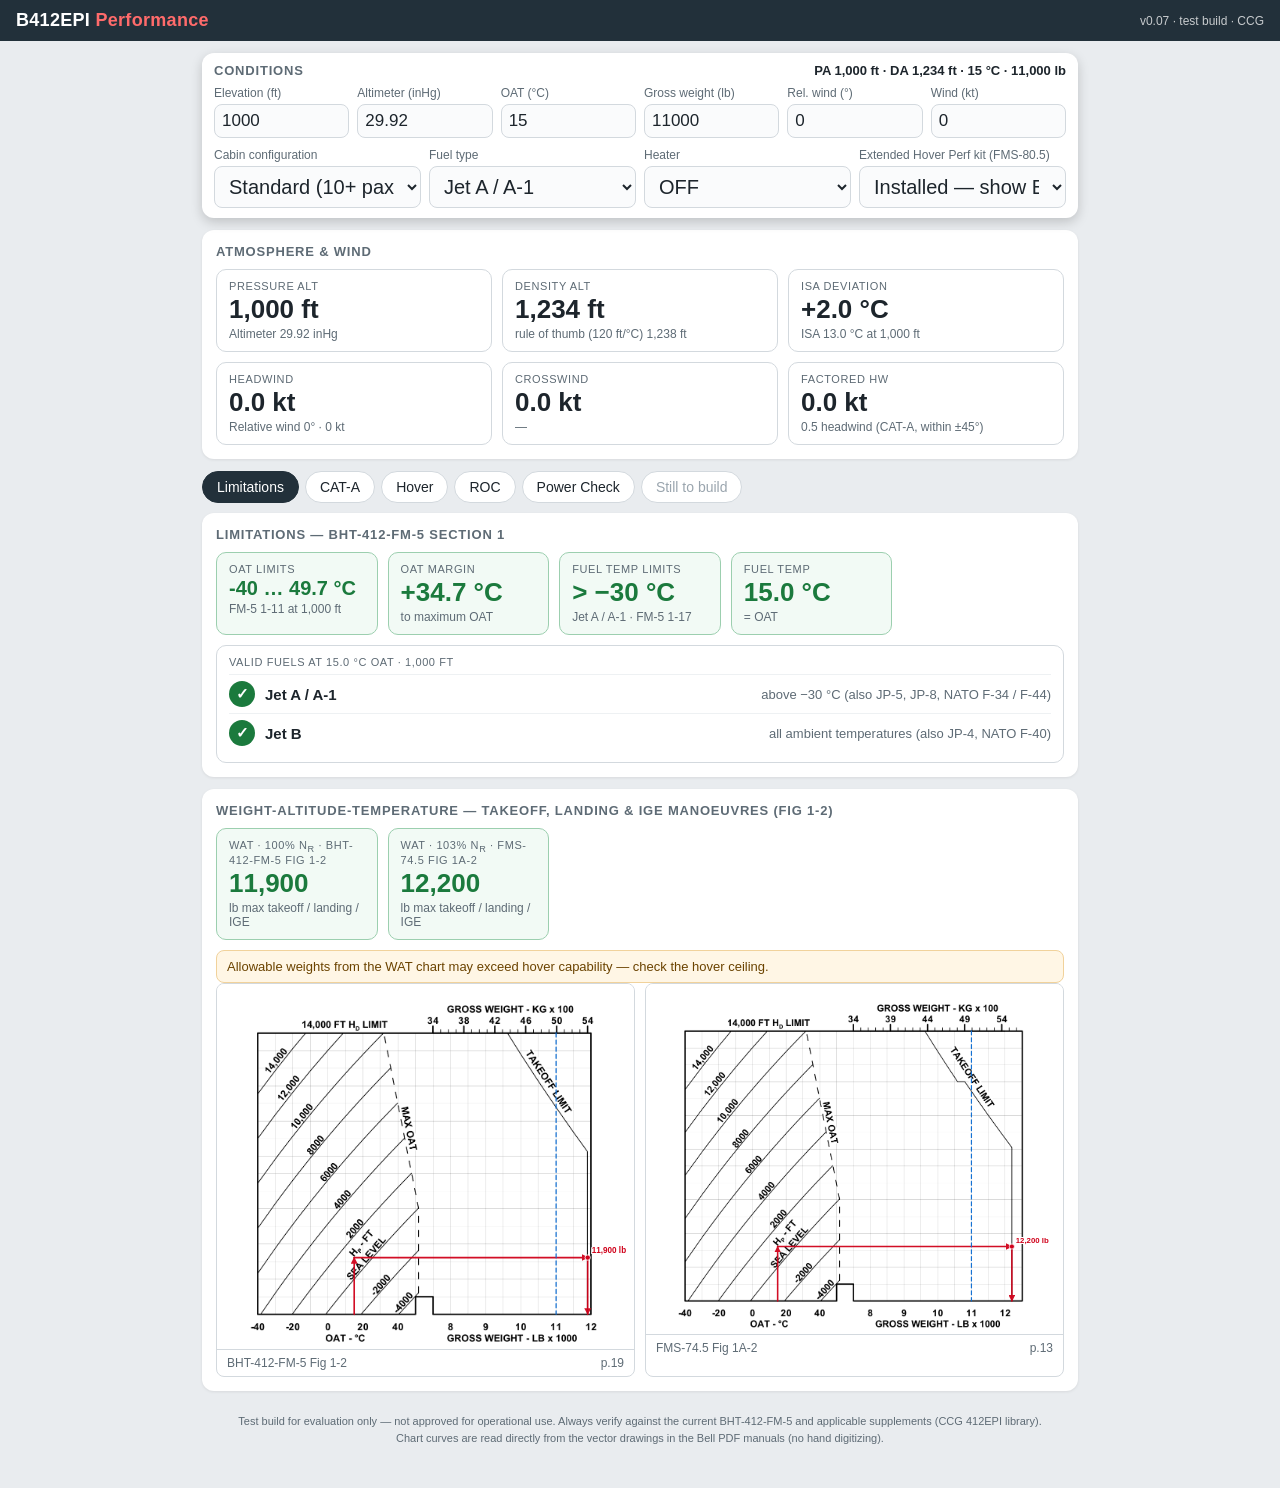
==== index.html @ 701e343c "App icon and favicon (black, 412, red bar) matching the 429 app Co-Authored-By: Claude Opus 5.5 <nor" ====
<!DOCTYPE html>
<html lang="en">
<head>
<meta charset="UTF-8">
<meta name="viewport" content="width=device-width, initial-scale=1, viewport-fit=cover">
<meta name="apple-mobile-web-app-capable" content="yes">
<link rel="apple-touch-icon" sizes="180x180" href="[data-uri]">
<link rel="icon" type="image/png" sizes="32x32" href="[data-uri]">
<meta name="apple-mobile-web-app-title" content="B412 Perf">
<meta name="theme-color" content="#000000">
<title>B412 Performance</title>
<style>

  :root{--bg:#e9ecef;--card:#fff;--ink:#1d252c;--mute:#5e6b75;--line:#d3d9de;--hdr:#22303a;--acc:#c8102e;--ok:#1b7a3d;--warn:#b26a00;--bad:#c8102e;--path:#d0021b;}
  *{box-sizing:border-box}
  body{margin:0;font-family:-apple-system,BlinkMacSystemFont,"Segoe UI",Roboto,Helvetica,Arial,sans-serif;background:var(--bg);color:var(--ink);-webkit-text-size-adjust:100%}
  header{background:var(--hdr);color:#fff;padding:calc(10px + env(safe-area-inset-top)) 16px 10px;display:flex;align-items:center;justify-content:space-between;position:sticky;top:0;z-index:5}
  header h1{font-size:18px;margin:0;font-weight:650;letter-spacing:.3px}
  header h1 span{color:#ff6b6b}
  header .ver{font-size:12px;opacity:.75}
  main{max-width:900px;margin:0 auto;padding:12px}
  .card{background:var(--card);border-radius:12px;padding:14px;margin-bottom:12px;box-shadow:0 1px 3px rgba(0,0,0,.08)}
  .card h2{font-size:13px;text-transform:uppercase;letter-spacing:.8px;color:var(--mute);margin:0 0 10px;font-weight:650}
  .grid{display:grid;grid-template-columns:repeat(auto-fill,minmax(150px,1fr));gap:10px}
  .grid6{display:grid;grid-template-columns:repeat(6,minmax(0,1fr));gap:8px}
  .grid6 label.f input,.grid6 label.f select{font-size:18px;padding:8px 7px}
  @media (max-width:600px){.grid6{grid-template-columns:repeat(3,minmax(0,1fr))}}
  label.f{display:flex;flex-direction:column;font-size:12px;color:var(--mute);gap:4px}
  label.f input,label.f select{font-size:20px;padding:8px 10px;border:1px solid var(--line);border-radius:8px;background:#fafbfc;color:var(--ink);width:100%;font-variant-numeric:tabular-nums}
  .unitrow{display:flex;gap:6px}.unitrow input{flex:1;min-width:0}label.f .unitrow select{width:84px;flex:none;font-size:15px;padding:8px 4px}
  .seg{display:flex;border:1px solid var(--line);border-radius:8px;overflow:hidden}
  .seg button{flex:1;border:0;background:#fafbfc;padding:10px;font-size:15px;color:var(--ink)}
  .seg button.on{background:var(--hdr);color:#fff}
  .res{display:grid;grid-template-columns:repeat(auto-fill,minmax(160px,1fr));gap:10px}
  .res3{display:grid;grid-template-columns:repeat(3,1fr);gap:10px}
  .r{border:1px solid var(--line);border-radius:10px;padding:10px 12px}
  .r .k{font-size:11px;color:var(--mute);text-transform:uppercase;letter-spacing:.6px}
  .r .v{font-size:26px;font-weight:650;font-variant-numeric:tabular-nums;margin-top:2px}
  .r .s{font-size:12px;color:var(--mute);margin-top:2px}
  .r.big .v{font-size:32px}
  #rocA .r .v,#rocO .r .v,.roccol .r .v{font-size:26px;white-space:nowrap}.r.sm .v{font-size:20px}
  .r.ok{border-color:#9ccfaf;background:#f2faf5}.r.ok .v{color:var(--ok)}
  .r.bad{border-color:#f0a3ae;background:#fdf2f4}.r.bad .v{color:var(--bad)}
  .r.warn{border-color:#e8c27a;background:#fdf8ee}.r.warn .v{color:#9a6200}
  .ext{margin-top:4px;font-size:13px;color:var(--ink)}.ext b{font-size:17px}
  .fuelbox{margin-top:10px;border:1px solid var(--line);border-radius:10px;padding:10px 12px}
  .fuelbox .k{font-size:11px;color:var(--mute);text-transform:uppercase;letter-spacing:.6px;margin-bottom:6px}
  .fuelrow{display:flex;align-items:center;gap:10px;padding:6px 0;font-size:17px;border-top:1px solid #eef1f3}
  .fuelrow .ic{width:26px;height:26px;border-radius:13px;display:inline-flex;align-items:center;justify-content:center;color:#fff;font-weight:700;font-size:15px}
  .fuelrow.ok .ic{background:var(--ok)}.fuelrow.bad .ic{background:var(--bad)}
  .fuelrow.bad b{color:var(--bad)}.fuelrow .why{font-size:13px;color:var(--mute);margin-left:auto;text-align:right}
  table.ar{border-collapse:collapse;font-size:14px;margin:4px 0 8px;font-variant-numeric:tabular-nums}
  table.ar th,table.ar td{border:1px solid #9aa5ae;padding:4px 12px;text-align:center}
  table.ar th{background:#f3f5f7;font-size:12px}
  table.ar td.an{font-weight:650;text-align:left}
  table.ar tr.aB td.an{background:#e3e3e3}table.ar tr.aC td.an{background:#a9a9a9}
  table.ar tr.off td{color:#aab3ba;text-decoration:line-through}
  .arwrap{display:flex;gap:18px;align-items:center;flex-wrap:wrap}.arwrap table.ar{margin:4px 0;order:2}
  .arlist{flex:1;min-width:260px}.arlist .fuelrow:first-child{border-top:0}
  .catwrap{display:grid;grid-template-columns:1fr 190px;gap:10px;align-items:start}.roccol{display:flex;flex-direction:column;gap:10px}
  @media (max-width:600px){.catwrap{grid-template-columns:1fr}}
  .rrow{margin-bottom:10px}.rlab{font-size:12px;font-weight:700;color:var(--mute);letter-spacing:.8px;margin:2px 0 6px}
  #rocA,#rocO{grid-template-columns:repeat(4,minmax(0,1fr))}
  @media (max-width:600px){#rocA,#rocO{grid-template-columns:repeat(2,minmax(0,1fr))}}
  .pacgrid{display:grid;grid-template-columns:1fr 1fr;gap:12px;margin-bottom:10px}.grid3{display:grid;grid-template-columns:repeat(3,minmax(0,1fr));gap:8px}
  .paceng{border:1px solid var(--line);border-radius:10px;padding:10px}
  @media (max-width:600px){.pacgrid{grid-template-columns:1fr}}
  .pluscard{border:1px solid var(--line);border-radius:10px;padding:10px;margin-bottom:10px}
  .btn{font-size:15px;padding:9px 12px;border-radius:8px;border:1px solid #0a6ad1;background:#eef5fd;color:#0a6ad1;font-weight:600;width:100%}
  #clampNote{display:none;margin:-2px 0 8px;padding:6px 10px;border-radius:8px;background:#fff6e5;border:1px solid #e8c27a;color:#7a4b00;font-size:14px}
  #clampNote.on{display:block}
  input.clamped{outline:2px solid #e8a33d;background:#fff6e5}
  h3.sub{font-size:13px;margin:16px 0 6px;color:var(--ink);font-weight:650}
  .pair{display:grid;grid-template-columns:1fr 1fr;gap:10px}.pair .chart{margin-top:0}
  @media (max-width:600px){.pair{grid-template-columns:1fr}}
  .msgs{margin-top:10px;display:flex;flex-direction:column;gap:6px}
  .msg{font-size:13px;padding:8px 10px;border-radius:8px;background:#fff6e5;color:#6b4300;border:1px solid #f1d29b}
  .msg.bad{background:#fdf2f4;color:#8a0d20;border-color:#f0a3ae}
  .chart{position:relative;margin-top:6px;border:1px solid var(--line);border-radius:8px;overflow:hidden;background:#fff}
  .chart svg{display:block;width:100%;height:auto;touch-action:manipulation}
  .chart .cap{font-size:12px;color:var(--mute);padding:6px 10px;border-top:1px solid var(--line);display:flex;justify-content:space-between;gap:10px}
  #cond{position:sticky;top:var(--hh,44px);z-index:4;box-shadow:0 4px 12px rgba(0,0,0,.18);padding:10px 12px}
  #cond h2{margin-bottom:8px;display:flex;justify-content:space-between;gap:8px;flex-wrap:wrap}
  #condSum{text-transform:none;letter-spacing:0;color:var(--ink);font-weight:600}
  #cond .grid6 label.f input,#cond .grid6 label.f select{font-size:17px;padding:6px 7px}
  .tabs{display:flex;gap:6px;flex-wrap:wrap;margin-bottom:10px}
  .tabs button{border:1px solid var(--line);background:#fff;border-radius:20px;padding:7px 14px;font-size:14px;color:var(--ink)}
  .tabs button.on{background:var(--hdr);color:#fff;border-color:var(--hdr)}
  .tabs button.todo{color:#9aa5ae}
  .todo-list{font-size:14px;line-height:1.6;margin:0;padding-left:18px}
  .todo-list span{color:var(--mute);font-size:12px}
  .foot{font-size:11px;color:var(--mute);text-align:center;padding:10px 10px 30px;line-height:1.5}
  .zoom{position:fixed;inset:0;background:rgba(10,15,20,.92);z-index:20;display:none;overflow:auto;-webkit-overflow-scrolling:touch}
  .zoom.on{display:block}
  .zoom svg{width:220%;max-width:none;height:auto;background:#fff}
  .zoom .x{position:fixed;top:calc(12px + env(safe-area-inset-top));right:14px;font-size:20px;font-weight:700;background:#0a6ad1;color:#fff;border:0;border-radius:24px;padding:12px 20px;z-index:21;box-shadow:0 2px 8px rgba(0,0,0,.4)}
  .zoom .zh{position:fixed;bottom:calc(14px + env(safe-area-inset-bottom));left:50%;transform:translateX(-50%);color:#fff;background:rgba(0,0,0,.6);padding:6px 14px;border-radius:16px;font-size:13px;z-index:21;pointer-events:none}
  .hint{font-size:11px;color:var(--mute)}
  details summary{cursor:pointer;font-size:13px;color:var(--mute)}
  table.tr{font-size:12px;border-collapse:collapse;margin-top:6px;font-variant-numeric:tabular-nums}
  table.tr td{padding:2px 8px;border-bottom:1px solid #eef1f3}

  #splash{position:fixed;inset:0;z-index:9999;background:#000;display:flex;flex-direction:column;align-items:center;justify-content:center;transition:opacity .5s ease}
  #splash.out{opacity:0;pointer-events:none}
  #splash img{width:min(96vw,141vh);height:auto;display:block;-webkit-mask-image:radial-gradient(ellipse 60% 62% at 50% 50%,#000 72%,transparent 100%);mask-image:radial-gradient(ellipse 60% 62% at 50% 50%,#000 72%,transparent 100%)}
  #splash .sp-t{margin-top:18px;color:#fff;font-size:30px;font-weight:700;letter-spacing:.5px}
  #splash .sp-t span{color:#e5484d}
  #splash .sp-s{margin-top:6px;color:#9aa5ae;font-size:14px}
  table.ca{border-collapse:collapse;width:100%;font-size:14px;font-variant-numeric:tabular-nums}
  table.ca td{border-bottom:1px solid var(--line);padding:7px 6px;vertical-align:top}
  table.ca td.l{font-weight:600;white-space:nowrap}
  table.ca td.v{text-align:right;font-weight:700;font-size:16px;white-space:nowrap}
  table.ca td.n{color:var(--mute);font-size:12px}
  table.ca.pw th{font-size:11px;color:var(--mute);text-align:right;font-weight:600;padding:4px 6px} table.ca.pw td.n{text-align:right;font-size:14px;color:inherit} table.ca.pw td.v{font-size:15px} table.ca td.v.neg{color:var(--bad)} i.dot{display:inline-block;width:9px;height:9px;border-radius:50%;margin-right:5px} table.ca .s{display:block;font-weight:400;font-size:11px;color:var(--mute)}
  .eng{display:grid;grid-template-columns:auto repeat(3,1fr);gap:8px 10px;align-items:end;margin-bottom:12px} .eng b{font-size:13px;padding-bottom:9px} .eng .k{font-size:11px;color:var(--mute);text-transform:uppercase;letter-spacing:.5px}
  .res.atmo{grid-template-columns:repeat(3,1fr)} @media(max-width:560px){.res.atmo{grid-template-columns:repeat(2,1fr)}}
  .fuelrow.warn .ic{background:var(--warn)} .fuelrow{font-size:15px} .fuelrow .why{max-width:46%}
  .limwrap{display:flex;flex-wrap:wrap;gap:14px;align-items:flex-start} .limwrap .arlist{flex:1 1 420px} .envbox{flex:1 1 380px;max-width:600px}
  svg.env{width:100%;height:auto;background:#fff;border:1px solid var(--line);border-radius:10px}
  svg.env .g{stroke:#e6eaed;stroke-width:1} svg.env .ax{font-size:11px;fill:var(--mute)} svg.env .lb{font-size:10.5px;fill:#55606a}
  svg.env .envp{fill:#e9f5ee;stroke:#1b7a3d;stroke-width:1.6} svg.env .dal{fill:none;stroke:#0a6ad1;stroke-width:1.6;stroke-dasharray:6 4} svg.env text.dal{fill:#0a6ad1;stroke:none}
  svg.env .fl{stroke:#b26a00;stroke-dasharray:4 3;stroke-width:1.3} svg.env .ht{stroke:#7a4fb5;stroke-dasharray:4 3;stroke-width:1.3} svg.env .bt{stroke:#5e6b75;stroke-dasharray:2 3;stroke-width:1.3}
  svg.env .pt{fill:var(--path);stroke:#fff;stroke-width:2}
  table.vne{border:1px solid var(--line)} table.vne th,table.vne td{padding:4px 7px;text-align:center;border:1px solid #e3e7ea} table.vne th{background:#f3f5f7;font-size:12px} table.vne td.hl{background:#fde3e6;font-weight:700;color:var(--bad)}
  table.ca tr.ok td.v{color:var(--ok)} table.ca tr.bad td.v{color:var(--bad)} table.ca tr.tot td{background:#f3f5f7}
  table.hv{border-collapse:collapse;width:100%;font-variant-numeric:tabular-nums;font-size:15px}
  table.hv th,table.hv td{border:1px solid var(--line);padding:7px 8px;text-align:center}
  table.hv th{background:#f3f5f7;font-size:12px;color:var(--mute);font-weight:650}
  table.hv td.rl{text-align:left;font-weight:650;font-size:13px;white-space:nowrap}
  table.hv td.c{cursor:pointer}
  table.hv td.c b{font-size:19px}
  table.hv td.c .s{display:block;font-size:11px;color:var(--mute);margin-top:1px}
  table.hv td.ok{background:#f2faf5}table.hv td.ok b{color:var(--ok)}
  table.hv td.bad{background:#fdf2f4}table.hv td.bad b{color:var(--bad)}
  table.hv td.na{color:#9aa5ae;font-size:12px}
  table.hv td.sel{outline:3px solid #0a6ad1;outline-offset:-3px}
  .cfgrow{display:grid;grid-template-columns:repeat(4,minmax(0,1fr));gap:8px;margin-top:10px}
  @media (max-width:820px){.cfgrow{grid-template-columns:repeat(2,minmax(0,1fr))}}@media (max-width:480px){.cfgrow{grid-template-columns:1fr}}
  .legend{font-size:12px;color:var(--mute);margin:6px 0 0;line-height:1.5}
  .chart.selc{border:2px solid #0a6ad1}
  .chart.nochart{background:#f6f7f8}
  .legend i{display:inline-block;width:18px;height:3px;vertical-align:middle;margin-right:4px}
</style>
</head>
<body>
<div id="splash" aria-hidden="true">
  <img src="[data-uri]" alt="">
  <div class="sp-t">B412 <span>Performance</span></div>
  <div class="sp-s">Loading charts…</div>
</div>
<header><h1>B412EPI <span>Performance</span></h1><div class="ver">v0.07 · test build · CCG</div></header>
<main>

<section class="card" id="cond">
  <h2>Conditions <span id="condSum"></span></h2>
  <div id="clampNote" role="status" aria-live="polite"></div>
  <div class="grid6">
    <label class="f">Elevation (ft)<input id="elev" type="number" inputmode="decimal" min="-2000" max="20000" value="1000"></label>
    <label class="f">Altimeter (inHg)<input id="alt" type="number" inputmode="decimal" step="0.01" min="27" max="31.5" value="29.92"></label>
    <label class="f">OAT (°C)<input id="oat" type="number" inputmode="decimal" min="-40" max="52" step="0.1" value="15"></label>
    <label class="f">Gross weight (lb)<input id="gw" type="number" inputmode="decimal" min="6400" max="12200" value="11000"></label>
    <label class="f">Rel. wind (°)<input id="rwind" type="number" inputmode="decimal" min="0" max="359" value="0"></label>
    <label class="f">Wind (kt)<input id="wspd" type="number" inputmode="decimal" min="0" max="60" value="0"></label>
  </div>
  <div class="cfgrow">
    <label class="f">Cabin configuration<select id="cfg"><option value="std">Standard (10+ pax seats)</option><option value="p9">9 or fewer pax seats (FMS-35.5)</option><option value="ext">External load — cargo hook</option></select></label>
    <label class="f">Fuel type<select id="fuel"><option value="a">Jet A / A-1</option><option value="b">Jet B</option></select></label>
    <label class="f">Heater<select id="heat"><option value="off">OFF</option><option value="on">Standard heater ON</option><option value="win">Winterization heater ON</option></select></label>
    <label class="f">Extended Hover Perf kit (FMS-80.5)<select id="ehp"><option value="yes">Installed — show EHP rows</option><option value="no">Hide EHP rows</option></select></label>
  </div>
</section>

<section class="card">
  <h2>Atmosphere &amp; wind</h2>
  <div class="res atmo" id="atmo"></div>
</section>

<div class="tabs" id="tabs">
  <button class="on" data-t="limits">Limitations</button>
  <button data-t="cata">CAT-A</button>
  <button data-t="hover">Hover</button>
  <button data-t="roc">ROC</button>
  <button data-t="pwr">Power Check</button>
  <button class="todo" data-t="todo">Still to build</button>
</div>

<section class="card" id="t-limits">
  <h2>Limitations — BHT-412-FM-5 Section 1</h2>
  <div class="res" id="limTiles"></div>
  <div class="fuelbox" id="limFuels"></div>
</section>

<section class="card" id="t-hover" style="display:none">
  <h2>Hover ceiling — maximum gross weight</h2>
  <table class="hv" id="hovT"></table>
  <div class="msgs" id="hovMsgs"></div>
  <div id="wrapH" style="margin-top:4px"></div>
  <p class="legend"><i style="background:#d0021b"></i>calculation path &nbsp; <i style="background:#0a6ad1"></i>your gross weight &nbsp; <i style="background:#e07b00"></i>Area A limit (OGE) · Tap a result to jump to its chart; tap a chart to enlarge.</p>
</section>

<section class="card" id="t-wat">
  <h2>Weight-Altitude-Temperature — takeoff, landing &amp; IGE manoeuvres (Fig 1-2)</h2>
  <div class="res" id="watRes"></div>
  <div class="msgs" id="watMsgs"></div>
  <div class="pair" id="wrapW"></div>
</section>

<section class="card" id="t-cata" style="display:none">
  <h2>Category A — BHT-412-FMS-62.5 (and FMS-74.5 Part D above 11,900 lb)</h2>
  <div class="cfgrow">
    <label class="f">Profile<select id="caProf"><option value="A">Part A — Side step (elevated heliport)</option><option value="B">Part B — Backup (surface / elevated)</option><option value="C">Part C — Runway</option><option value="D">Part D — Offset backup</option></select></label>
    <label class="f caA">Takeoff surface height (ft)<input id="caSurf" type="number" inputmode="decimal" min="0" max="2000" value="105"></label>
    <label class="f caA">Allowable drop down (ft, blank = 90+)<input id="caDrop" type="number" inputmode="decimal" min="0" max="200" placeholder="90 or more"></label>
    <label class="f caA">Pad side at TDP/LDP<select id="caSide"><option value="R">Pad on right (RHS seat)</option><option value="L">Pad on left (LHS seat, 2 pilots)</option></select></label>
  </div>
  <div id="caRes" style="margin-top:12px"></div>
  <div class="msgs" id="caMsgs"></div>
  <div class="pair" id="caCharts"></div>
  <p class="legend">OEI performance, 103% N<sub>R</sub> takeoff segments, heater off, all doors closed. Wind: ±90° of takeoff direction, crosswind ≤ 10 kt, headwind credit (50%) only within ±45°.</p>
</section>

<section class="card" id="t-roc" style="display:none">
  <h2>Rate of climb — BHT-412-FM-5 Fig 4-7 / 4-8 / 4-9 (FMS-1.5, FMS-74.5)</h2>
  <div class="cfgrow">
    <label class="f">Doors<select id="rocDoors"><option value="closed">All doors closed — 70 KIAS</option><option value="open">Doors open or removed — 60 KIAS</option></select></label>
  </div>
  <div id="rocRes" style="margin-top:12px"></div>
  <div class="msgs" id="rocMsgs"></div>
  <div class="pair" id="rocCharts"></div>
  <p class="legend">Engine RPM 100%, generator 200 A. Heater setting comes from Conditions. Rates are interpolated linearly between the gross-weight sheets.</p>
</section>

<section class="card" id="t-pwr" style="display:none">
  <h2>Power assurance check — BHT-412-FM-5 Fig 4-1 (ground / hover)</h2>
  <div class="eng">
    <span></span><span class="k">Torque Q (%)</span><span class="k">MGT (°C)</span><span class="k">N<sub>G</sub> (%)</span>
    <b>Engine 1</b><input id="pq1" type="number" inputmode="decimal" step="0.1" min="40" max="75" value="60"><input id="pm1" type="number" inputmode="decimal" min="300" max="900" placeholder="actual"><input id="pn1" type="number" inputmode="decimal" step="0.1" min="70" max="105" placeholder="actual">
    <b>Engine 2</b><input id="pq2" type="number" inputmode="decimal" step="0.1" min="40" max="75" value="60"><input id="pm2" type="number" inputmode="decimal" min="300" max="900" placeholder="actual"><input id="pn2" type="number" inputmode="decimal" step="0.1" min="70" max="105" placeholder="actual">
  </div>
  <div id="pwrRes"></div>
  <div class="msgs" id="pwrMsgs"></div>
  <div id="pwrCharts" style="display:grid;gap:12px;max-width:760px"></div>
  <p class="legend">Test engine at FLY, other engine IDLE or OFF, N<sub>P</sub> 100%, bleed-air heater and generator OFF on the test engine. Stabilize 1 minute; do not exceed 825 °C MGT, 102.0% N<sub>G</sub> or 66.2% torque. Chart lines digitized from the scanned FM figure (≈ ±2 °C / ±0.2% reading accuracy) — the DU3 automated check remains the primary method.</p>
  <h2 style="margin-top:22px">Density altitude — BHT-412-FM-5 Fig 4-2</h2>
  <div class="cfgrow"><label class="f">Calibrated airspeed (KCAS)<input id="kcas" type="number" inputmode="decimal" min="0" max="200" value="100"></label></div>
  <div class="res" id="daRes" style="margin-top:12px"></div>
  <div id="daChart" style="margin-top:8px;max-width:760px"></div>
  <p class="legend">PA and OAT come from Conditions. Values are computed from the ISA standard atmosphere; the Bell chart matches it within ~10 ft (Bell example: −15 °C, 7,000 ft → 5,000 ft, 1/√σ 1.078).</p>
</section>

<section class="card" id="t-todo" style="display:none">
  <h2>Still to build</h2>
  <ul class="todo-list">
    <li>CAT-A — FMS-90.x elevated helipad minimum surface area; single-engine rate of climb (information only)</li>
    <li>Takeoff distance, single-engine landing distance</li>
    <li>Critical relative wind azimuths (FM-5 Section 4); EHP max continuous mast torque below 60 KIAS (FMS-80.5 Fig 1A-8); height-velocity diagram</li>
  </ul>
</section>

<div class="foot">Test build for evaluation only — not approved for operational use. Always verify against the current BHT-412-FM-5 and applicable supplements (CCG 412EPI library).<br>Chart curves are read directly from the vector drawings in the Bell PDF manuals (no hand digitizing).</div>
</main>
<div class="zoom" id="zoom"><button class="x" id="zx">✕ Close</button><div id="zc"></div><div class="zh">Tap the chart or ✕ to return</div></div>

<script>
const CH={"fm_std_100_ige_top_off":{"src":"BHT-412-FM-5","page":11,"fig":"4-4","title":"Hover Ceiling IGE (Sheet 1 of 4)","xOat":[0.5611499,-126.81589],"xGw":[28.05843,-1840.834],"yTop":308.81,"yBot":593.93,"xL":154.73,"xR":493.3,"xSplit":332.91,"pa":[{"v":-4000.0,"pts":[[318.12,572.16],[315.09,575.38],[297.99,593.93]]},{"v":-2000.0,"pts":[[318.12,529.16],[315.09,532.32],[297.27,551.35],[279.45,571.14],[261.63,591.75],[259.81,593.93]]},{"v":0,"pts":[[318.12,486.3],[315.09,489.41],[303.39,501.61],[291.84,513.96],[280.46,526.45],[269.23,539.09],[258.17,551.87],[247.27,564.79],[236.55,577.85],[225.99,591.06],[223.77,593.93]]},{"v":2000.0,"pts":[[311.06,450.73],[297.27,465.02],[283.01,480.26],[269.0,495.72],[255.24,511.41],[241.74,527.32],[228.5,543.44],[215.51,559.78],[202.8,576.32],[190.35,593.07],[189.73,593.93]]},{"v":4000.0,"pts":[[304.0,415.16],[297.27,422.07],[280.43,439.81],[263.94,457.86],[247.8,476.22],[232.01,494.88],[216.59,513.85],[201.53,533.1],[186.84,552.65],[172.52,572.48],[157.73,593.93]]},{"v":6000.0,"pts":[[296.94,379.6],[279.45,397.73],[265.15,413.1],[251.11,428.7],[237.34,444.54],[223.83,460.6],[210.59,476.89],[197.62,493.39],[184.93,510.11],[172.53,527.05],[154.71,552.44]]},{"v":8000.0,"pts":[[289.88,344.03],[279.45,354.74],[265.17,369.82],[251.14,385.14],[237.37,400.69],[223.86,416.46],[210.62,432.46],[197.65,448.68],[184.95,465.12],[172.53,481.77],[154.71,506.71]]},{"v":10000.0,"pts":[[282.81,308.47],[279.45,311.89],[265.18,326.69],[251.16,341.72],[237.4,356.98],[223.89,372.47],[210.65,388.18],[197.67,404.12],[184.96,420.27],[172.53,436.64],[154.71,461.14]]},{"v":12000.0,"pts":[[241.67,308.81],[225.99,326.27],[208.17,347.04],[190.35,368.81],[172.53,391.67],[154.71,415.72]]},{"v":14000.0,"pts":[[203.37,308.81],[190.35,324.43],[172.53,346.86],[154.71,370.47]]}],"oat":[],"paMax":[[282.88,308.81],[289.88,344.03],[296.94,379.6],[304.0,415.16],[311.06,450.73],[318.12,486.3],[318.12,529.16],[318.12,572.16]],"oatMax":null,"tol":[[408.55,308.81],[422.01,330.2],[439.83,357.46],[457.65,383.74],[475.48,409.12],[489.73,428.82],[489.73,593.93]],"maxgw":null,"areaB":[],"hdLim":14000,"hdr":["SKID HEIGHT 4 FT.","HEATER OFF","-40 TO 52\u00b0C","TAKEOFF POWER","ENGINE RPM 100%","OAT - \u00b0C"],"oatRange":[-40.0,52.0],"notes":[],"hdY":[-56.1131,31329.82],"im":[114.73,260.81,420.57,367.13]},"fm_std_100_ige_top_on":{"src":"BHT-412-FM-5","page":12,"fig":"4-4","title":"Hover Ceiling IGE (Sheet 2 of 4)","xOat":[0.561111,-121.60291],"xGw":[28.05843,-80.883],"yTop":308.81,"yBot":593.93,"xL":145.41,"xR":430.56,"xSplit":270.18,"pa":[{"v":0,"pts":[[254.14,545.81],[252.36,547.84],[234.54,568.97],[216.72,591.06],[214.5,593.93]]},{"v":2000.0,"pts":[[254.14,502.08],[252.36,504.07],[234.54,524.85],[216.72,546.56],[198.9,569.27],[181.08,593.07],[180.46,593.93]]},{"v":4000.0,"pts":[[254.14,458.49],[252.36,460.45],[240.54,473.89],[228.91,487.5],[217.47,501.28],[206.23,515.21],[195.19,529.3],[184.34,543.54],[173.7,557.94],[163.26,572.48],[148.46,593.93]]},{"v":6000.0,"pts":[[254.14,415.04],[252.36,416.97],[240.55,430.17],[228.93,443.53],[217.49,457.06],[206.25,470.75],[195.21,484.59],[184.36,498.59],[173.71,512.75],[163.26,527.05],[145.43,552.44]]},{"v":8000.0,"pts":[[254.14,371.74],[252.36,373.63],[240.56,386.59],[228.94,399.71],[217.51,413.0],[206.28,426.44],[195.23,440.04],[184.37,453.8],[173.72,467.71],[163.26,481.77],[145.43,506.71]]},{"v":10000.0,"pts":[[254.14,328.59],[252.36,330.45],[240.57,343.16],[228.96,356.04],[217.54,369.08],[206.3,382.28],[195.25,395.64],[184.39,409.15],[173.73,422.82],[163.26,436.64],[145.43,461.14]]},{"v":12000.0,"pts":[[232.4,308.81],[216.72,326.27],[198.9,347.04],[181.08,368.81],[163.26,391.67],[145.43,415.72]]},{"v":14000.0,"pts":[[194.1,308.81],[181.08,324.43],[163.26,346.86],[145.43,370.47]]}],"oat":[],"paMax":[[254.14,308.81],[254.14,545.82]],"oatMax":null,"tol":[[345.82,308.81],[359.28,330.2],[377.1,357.46],[394.92,383.74],[412.74,409.12],[427.0,429.09],[427.0,593.93]],"maxgw":null,"areaB":[],"hdLim":14000,"hdr":["SKID HEIGHT 4 FT.","HEATER ON","-40 TO 21\u00b0C","TAKEOFF POWER","ENGINE RPM 100%","OAT - \u00b0C"],"oatRange":[-40.0,21.0],"notes":[],"hdY":[-56.1081,31327.52],"im":[105.41,260.81,367.16,367.13]},"fm_std_100_ige_mcp_off":{"src":"BHT-412-FM-5","page":13,"fig":"4-4","title":"Hover Ceiling IGE (Sheet 3 of 4)","xOat":[0.5611499,-126.81589],"xGw":[28.05843,-1840.834],"yTop":308.81,"yBot":593.93,"xL":154.73,"xR":493.3,"xSplit":332.91,"pa":[{"v":-4000.0,"pts":[[318.12,572.16],[315.09,575.38],[297.99,593.93]]},{"v":-2000.0,"pts":[[318.12,529.16],[315.09,532.32],[297.27,551.35],[279.45,571.14],[261.63,591.75],[259.81,593.93]]},{"v":0,"pts":[[318.12,486.3],[315.09,489.41],[303.39,501.61],[291.84,513.96],[280.46,526.45],[269.23,539.09],[258.17,551.87],[247.27,564.79],[236.55,577.85],[225.99,591.06],[223.77,593.93]]},{"v":2000.0,"pts":[[311.06,450.73],[297.27,465.02],[283.01,480.26],[269.0,495.72],[255.24,511.41],[241.74,527.32],[228.5,543.44],[215.51,559.78],[202.8,576.32],[190.35,593.07],[189.73,593.93]]},{"v":4000.0,"pts":[[304.0,415.16],[297.27,422.07],[280.43,439.81],[263.94,457.86],[247.8,476.22],[232.01,494.88],[216.59,513.85],[201.53,533.1],[186.84,552.65],[172.52,572.48],[157.73,593.93]]},{"v":6000.0,"pts":[[296.94,379.6],[279.45,397.73],[265.15,413.1],[251.11,428.7],[237.34,444.54],[223.83,460.6],[210.59,476.89],[197.62,493.39],[184.93,510.11],[172.53,527.05],[154.71,552.44]]},{"v":8000.0,"pts":[[289.88,344.03],[279.45,354.74],[265.17,369.82],[251.14,385.14],[237.37,400.69],[223.86,416.46],[210.62,432.46],[197.65,448.68],[184.95,465.12],[172.53,481.77],[154.71,506.71]]},{"v":10000.0,"pts":[[282.81,308.47],[279.45,311.89],[265.18,326.69],[251.16,341.72],[237.4,356.98],[223.89,372.47],[210.65,388.18],[197.67,404.12],[184.96,420.27],[172.53,436.64],[154.71,461.14]]},{"v":12000.0,"pts":[[241.67,308.81],[225.99,326.27],[208.17,347.04],[190.35,368.81],[172.53,391.67],[154.71,415.72]]},{"v":14000.0,"pts":[[203.37,308.81],[190.35,324.43],[172.53,346.86],[154.71,370.47]]}],"oat":[{"v":30.0,"pts":[[406.48,309.4],[406.95,310.05],[409.45,313.49],[411.94,316.93],[414.43,320.37],[416.92,323.81],[419.41,327.25],[421.9,330.69],[424.4,334.13],[426.88,337.57],[427.36,338.23],[427.58,338.53],[427.79,338.83],[428.01,339.12],[428.22,339.42],[428.44,339.72],[428.66,340.02],[428.87,340.32],[429.09,340.62],[429.3,340.92],[429.52,341.22],[429.74,341.52],[429.95,341.82],[430.17,342.11],[430.39,342.41],[430.6,342.71],[430.82,343.01],[431.03,343.31],[431.25,343.61],[431.47,343.91],[431.68,344.21],[431.9,344.51],[432.12,344.81],[432.33,345.11],[432.55,345.4],[432.76,345.7],[432.98,346.0],[433.2,346.3],[433.41,346.6],[433.63,346.9],[433.85,347.2],[434.06,347.5],[434.28,347.8],[434.49,348.1],[434.71,348.4],[434.93,348.7],[435.14,348.99],[435.36,349.29],[435.57,349.59],[435.79,349.89],[436.01,350.19],[436.22,350.49],[436.44,350.79],[436.65,351.09],[436.87,351.39],[437.09,351.69],[437.3,351.99],[437.52,352.29],[437.74,352.59],[437.95,352.89],[438.17,353.18],[438.38,353.49],[438.6,353.78],[438.82,354.08],[439.03,354.38],[439.25,354.68],[439.47,354.98],[439.68,355.28],[439.9,355.58],[440.11,355.88],[440.33,356.18],[440.55,356.48],[440.76,356.78],[440.98,357.08],[441.19,357.38],[441.41,357.68],[441.63,357.98],[441.84,358.27],[442.06,358.58],[442.28,358.87],[442.49,359.17],[442.71,359.47],[442.92,359.77],[443.14,360.07],[443.36,360.37],[443.57,360.67],[443.79,360.97],[444.0,361.27],[444.22,361.57],[444.44,361.87],[444.65,362.17],[444.87,362.47],[445.09,362.77],[445.3,363.07],[445.52,363.37],[445.73,363.67],[445.95,363.97],[446.17,364.27],[446.38,364.57],[446.6,364.87],[446.82,365.17],[447.03,365.47],[447.25,365.77],[447.46,366.07],[447.68,366.37],[447.9,366.67],[448.11,366.96],[448.33,367.27],[448.54,367.57],[448.76,367.86],[448.98,368.16],[449.19,368.46],[449.41,368.76],[449.63,369.06],[449.84,369.36],[450.06,369.66],[450.27,369.96],[450.49,370.26],[450.71,370.56],[450.92,370.86],[451.14,371.16],[451.35,371.46],[451.57,371.76],[451.79,372.06],[452.0,372.36],[452.22,372.66],[452.44,372.96],[452.65,373.26],[452.87,373.56],[453.08,373.86],[453.3,374.16],[453.52,374.46],[453.73,374.76],[453.95,375.06],[454.17,375.36],[454.38,375.66],[454.6,375.96],[454.81,376.26],[455.03,376.56],[455.25,376.86],[455.46,377.16],[455.68,377.46],[455.89,377.76],[456.11,378.06],[456.33,378.36],[456.54,378.66],[456.76,378.96],[456.98,379.26],[457.19,379.56],[457.41,379.86],[457.62,380.16],[457.84,380.46],[458.06,380.76],[458.27,381.07],[458.49,381.36],[458.7,381.67],[458.92,381.96],[459.14,382.27],[459.35,382.57],[459.57,382.87],[459.79,383.17],[460.0,383.47],[460.22,383.77],[460.43,384.07],[460.65,384.37],[460.87,384.67],[461.08,384.97],[461.3,385.27],[461.52,385.57],[461.73,385.87],[461.95,386.17],[462.16,386.47],[462.38,386.77],[462.6,387.07],[462.81,387.37],[463.03,387.67],[463.24,387.97],[463.46,388.27],[463.68,388.57],[463.89,388.87],[464.11,389.17],[464.33,389.47],[464.54,389.77],[464.76,390.08],[464.97,390.38],[465.19,390.68],[465.41,390.98],[465.62,391.28],[465.84,391.58],[466.05,391.88],[466.27,392.18],[466.49,392.48],[466.7,392.78],[466.92,393.08],[467.14,393.38],[467.35,393.68],[467.57,393.98],[467.78,394.28],[468.0,394.58],[468.22,394.88],[468.43,395.18],[468.65,395.49],[468.87,395.79],[469.08,396.09],[469.3,396.39],[469.51,396.69],[469.73,396.99],[469.95,397.29],[470.16,397.59],[470.84,402.22],[470.94,402.91],[473.69,423.72],[476.29,444.56],[478.76,465.41],[481.12,486.28],[483.37,507.16],[485.53,528.04],[487.61,548.94],[489.64,569.83],[489.73,593.93]]},{"v":40.0,"pts":[[437.87,380.15],[438.06,380.43],[442.71,387.24],[447.33,394.07],[451.95,400.91],[456.54,407.76],[461.12,414.62],[465.68,421.49],[470.23,428.38],[474.76,435.27],[474.94,435.56],[476.29,444.56],[478.76,465.41],[481.12,486.28],[483.37,507.16],[485.53,528.04],[487.61,548.94],[489.64,569.83],[489.73,593.93]]},{"v":50.0,"pts":[[470.13,472.51],[471.56,474.77],[472.93,476.95],[474.29,479.12],[475.66,481.3],[477.03,483.48],[478.39,485.66],[479.76,487.83],[481.12,490.01],[483.37,507.16],[485.53,528.04],[487.61,548.94],[489.64,569.83],[489.73,593.93]]}],"paMax":[[282.88,308.81],[289.88,344.03],[296.94,379.6],[304.0,415.16],[311.06,450.73],[318.12,486.3],[318.12,529.16],[318.12,572.16]],"oatMax":[[403.83,309.34],[404.55,310.61],[405.27,311.89],[405.98,313.18],[406.7,314.48],[407.42,315.8],[408.13,317.12],[408.85,318.46],[409.57,319.8],[410.28,321.16],[411.0,322.53],[411.71,323.9],[412.43,325.29],[413.15,326.69],[413.86,328.1],[414.58,329.53],[415.3,330.96],[416.01,332.4],[416.73,333.86],[417.45,335.32],[418.16,336.8],[418.88,338.28],[419.6,339.78],[420.31,341.29],[421.03,342.81],[421.74,344.34],[422.46,345.88],[423.18,347.43],[423.89,349.0],[424.61,350.57],[425.33,352.15],[426.04,353.75],[426.76,355.35],[427.48,356.97],[428.19,358.6],[428.91,360.24],[429.62,361.89],[430.34,363.55],[431.06,365.22],[431.77,366.9],[432.49,368.59],[433.21,370.3],[433.92,372.01],[434.64,373.74],[435.36,375.47],[436.07,377.22],[436.79,378.98],[437.51,380.74],[438.22,382.52],[438.94,384.32],[439.65,386.12],[440.37,387.93],[441.09,389.75],[441.8,391.59],[442.52,393.43],[443.24,395.29],[443.95,397.15],[444.67,399.03],[445.39,400.92],[446.1,402.81],[446.82,404.72],[447.54,406.64],[448.25,408.58],[448.97,410.52],[449.68,412.47],[450.4,414.43],[451.12,416.41],[451.83,418.39],[452.55,420.39],[453.27,422.4],[453.98,424.42],[454.7,426.45],[455.42,428.48],[456.13,430.54],[456.85,432.6],[457.57,434.67],[458.28,436.75],[459.0,438.85],[459.71,440.95],[460.43,443.07],[461.15,445.19],[461.86,447.33],[462.58,449.48],[463.3,451.64],[464.01,453.8],[464.73,455.99],[465.45,458.18],[466.16,460.38],[466.88,462.59],[467.6,464.82],[468.31,467.05],[469.03,469.3],[469.74,471.55],[470.46,473.82],[471.18,476.1],[471.89,478.39],[472.61,480.69],[473.33,483.0],[474.04,485.32],[474.76,487.65],[475.47,490.0],[476.51,490.6],[476.67,490.85],[476.82,491.11],[476.98,491.36],[477.14,491.61],[477.3,491.87],[477.45,492.12],[477.61,492.38],[477.77,492.63],[477.93,492.89],[478.08,493.14],[478.24,493.4],[478.4,493.65],[478.56,493.91],[478.72,494.16],[478.87,494.42],[479.03,494.67],[479.19,494.93],[479.35,495.18],[479.5,495.44],[479.66,495.69],[479.82,495.95],[479.98,496.2],[480.13,496.46],[480.29,496.71],[480.45,496.97],[480.61,497.23],[480.76,497.48],[480.92,497.74],[481.08,497.99],[481.24,498.25],[481.39,498.5],[481.55,498.76],[481.71,499.01],[481.87,499.27],[482.02,499.53],[482.18,499.78],[482.34,500.04],[482.5,500.29],[482.66,500.55],[482.78,500.75]],"tol":[[408.55,308.81],[422.01,330.2],[439.83,357.46],[457.65,383.74],[470.66,402.27],[470.94,402.91],[473.69,423.72],[476.29,444.56],[478.76,465.41],[481.12,486.28],[483.37,507.16],[485.53,528.04],[487.61,548.94],[489.64,569.83],[489.73,593.93]],"maxgw":null,"areaB":[],"hdLim":14000,"hdr":["OAT - \u00b0C","SKID HEIGHT 4 FT.","HEATER OFF","-40 TO 52\u00b0C","MAXIMUM CONTINUOUS POWER","ENGINE RPM 100%","OAT - \u00b0C"],"oatRange":[-40.0,52.0],"notes":[],"hdY":[-56.1131,31329.82],"im":[114.73,260.81,420.57,367.13]},"fm_std_100_ige_mcp_on":{"src":"BHT-412-FM-5","page":14,"fig":"4-4","title":"Hover Ceiling IGE (Sheet 4 of 4)","xOat":[0.561111,-121.60291],"xGw":[28.05843,-80.883],"yTop":308.81,"yBot":593.93,"xL":145.41,"xR":430.56,"xSplit":270.18,"pa":[{"v":0,"pts":[[254.14,545.81],[252.36,547.84],[234.54,568.97],[216.72,591.06],[214.5,593.93]]},{"v":2000.0,"pts":[[254.14,502.08],[252.36,504.07],[234.54,524.85],[216.72,546.56],[198.9,569.27],[181.08,593.07],[180.46,593.93]]},{"v":4000.0,"pts":[[254.14,458.49],[252.36,460.45],[240.54,473.89],[228.91,487.5],[217.47,501.28],[206.23,515.21],[195.19,529.3],[184.34,543.54],[173.7,557.94],[163.26,572.48],[148.46,593.93]]},{"v":6000.0,"pts":[[254.14,415.04],[252.36,416.97],[240.55,430.17],[228.93,443.53],[217.49,457.06],[206.25,470.75],[195.21,484.59],[184.36,498.59],[173.71,512.75],[163.26,527.05],[145.43,552.44]]},{"v":8000.0,"pts":[[254.14,371.74],[252.36,373.63],[240.56,386.59],[228.94,399.71],[217.51,413.0],[206.28,426.44],[195.23,440.04],[184.37,453.8],[173.72,467.71],[163.26,481.77],[145.43,506.71]]},{"v":10000.0,"pts":[[254.14,328.59],[252.36,330.45],[240.57,343.16],[228.96,356.04],[217.54,369.08],[206.3,382.28],[195.25,395.64],[184.39,409.15],[173.73,422.82],[163.26,436.64],[145.43,461.14]]},{"v":12000.0,"pts":[[232.4,308.81],[216.72,326.27],[198.9,347.04],[181.08,368.81],[163.26,391.67],[145.43,415.72]]},{"v":14000.0,"pts":[[194.1,308.81],[181.08,324.43],[163.26,346.86],[145.43,370.47]]}],"oat":[],"paMax":[[254.14,308.81],[254.14,545.82]],"oatMax":null,"tol":[[345.82,308.81],[359.28,330.2],[377.1,357.46],[394.92,383.74],[408.07,401.96],[408.17,402.65],[410.92,423.5],[413.53,444.36],[416.01,465.25],[418.37,486.15],[420.62,507.06],[422.79,527.98],[424.88,548.9],[426.9,569.83],[427.0,593.93]],"maxgw":null,"areaB":[],"hdLim":14000,"hdr":["SKID HEIGHT 4 FT.","HEATER ON","-40 TO 21\u00b0C","MAXIMUM CONTINUOUS POWER","ENGINE RPM 100%","OAT - \u00b0C"],"oatRange":[-40.0,21.0],"notes":[],"hdY":[-56.1081,31327.52],"im":[105.41,260.81,367.16,367.13]},"fm_std_100_oge_top_off_pos":{"src":"BHT-412-FM-5","page":15,"fig":"4-5","title":"Hover Ceiling OGE (Sheet 1 of 8)","xOat":[0.2814778,-41.02345],"xGw":[28.12882,-2096.657],"yTop":291.06,"yBot":593.82,"xL":145.74,"xR":501.12,"xSplit":341.16,"pa":[{"v":-4000.0,"pts":[[329.46,554.28],[323.4,557.52],[287.88,576.84],[257.76,593.82]]},{"v":-2000.0,"pts":[[329.46,511.26],[323.4,514.44],[287.88,533.46],[252.3,553.26],[216.78,573.84],[183.66,593.82]]},{"v":0,"pts":[[329.46,468.42],[323.4,471.54],[287.88,490.26],[252.3,509.7],[216.78,529.98],[181.2,551.1],[145.68,573.12]]},{"v":2000.0,"pts":[[315.36,432.9],[287.82,447.18],[252.3,466.26],[216.78,486.18],[181.2,506.94],[145.68,528.66]]},{"v":4000.0,"pts":[[301.26,397.32],[287.82,404.22],[252.3,423.06],[216.78,442.62],[181.2,463.02],[145.68,484.32]]},{"v":6000.0,"pts":[[287.16,361.8],[252.3,379.92],[216.78,399.12],[181.2,419.16],[145.68,440.16]]},{"v":8000.0,"pts":[[273.12,326.22],[252.3,336.9],[216.78,355.8],[181.2,375.54],[145.68,396.12]]},{"v":10000.0,"pts":[[259.02,290.7],[252.3,294.12],[216.78,312.66],[181.2,331.98],[145.68,352.2]]},{"v":12000.0,"pts":[[176.94,291.0],[145.68,308.46]]}],"oat":[{"v":0.0,"pts":[[430.32,291.24],[431.1,292.32],[437.93,302.5],[444.85,312.62],[451.86,322.68],[458.96,332.68],[466.16,342.62],[473.44,352.49],[480.81,362.28],[488.28,372.0],[489.24,373.14],[489.3,373.68],[489.36,374.04],[489.42,374.34],[489.48,374.7],[489.54,375.0],[489.6,375.36],[489.66,375.66],[489.72,376.02],[489.78,376.32],[489.84,376.68],[489.9,377.04],[489.96,377.34],[490.02,377.7],[490.08,377.95],[490.14,378.42],[490.2,378.78],[490.26,379.08],[490.32,379.44],[490.38,379.8],[490.44,380.1],[490.5,380.46],[490.56,380.76],[490.62,381.12],[490.68,381.48],[490.74,381.78],[490.8,382.14],[490.86,382.44],[490.92,382.8],[490.98,383.1],[491.04,383.46],[491.1,383.82],[491.16,384.12],[491.22,384.48],[491.28,384.83],[491.34,385.2],[491.4,385.56],[491.46,385.92],[491.52,386.28],[491.58,386.58],[491.64,386.94],[491.7,387.3],[491.76,387.6],[491.82,387.96],[491.88,388.32],[491.94,388.62],[492.0,388.98],[492.06,389.34],[492.12,389.64],[492.18,390.0],[492.24,390.36],[492.3,390.72],[492.36,391.02],[492.42,391.38],[492.48,391.73],[492.54,392.1],[492.6,392.46],[492.66,392.82],[492.72,393.18],[492.78,393.54],[492.84,393.84],[492.9,394.2],[492.96,394.56],[493.02,394.92],[493.08,395.28],[493.14,395.58],[493.2,395.94],[493.26,396.3],[493.32,396.66],[493.38,396.96],[493.44,397.32],[493.5,397.68],[493.56,397.98],[493.62,398.34],[493.68,398.76],[493.74,399.12],[493.8,399.48],[493.86,399.84],[493.92,400.2],[493.98,400.5],[494.04,400.86],[494.1,401.22],[494.16,401.58],[494.22,401.94],[494.28,402.24],[494.34,402.6],[494.4,402.96],[494.46,403.32],[494.52,403.68],[494.58,404.04],[494.64,404.34],[494.7,404.7],[494.76,405.06],[494.82,405.39],[494.88,405.78],[494.94,406.2],[495.0,406.56],[495.06,406.92],[495.12,407.28],[495.18,407.58],[495.24,407.94],[495.3,408.3],[495.36,408.66],[495.42,409.02],[495.48,409.38],[495.54,409.74],[495.6,410.1],[495.66,410.46],[495.72,410.82],[495.78,411.12],[495.84,411.48],[495.9,411.84],[495.96,412.2],[496.02,412.56],[496.08,412.98],[496.14,413.34],[496.2,413.7],[496.26,414.06],[496.32,414.42],[496.38,414.78],[496.44,415.14],[496.5,415.5],[496.56,415.86],[496.62,416.22],[496.68,416.58],[496.74,416.94],[496.8,417.3],[496.86,417.66],[496.92,418.02],[496.98,418.38],[497.04,418.68],[497.1,419.1],[497.16,419.46],[497.22,419.82],[497.28,420.07],[497.34,420.6],[497.4,420.96],[497.46,421.32],[497.52,421.68],[497.58,422.34],[497.58,593.82]]},{"v":10.0,"pts":[[427.14,291.48],[427.86,292.62],[435.32,303.4],[442.82,314.13],[450.38,324.81],[458.0,335.45],[465.68,346.04],[473.44,356.58],[481.27,367.08],[489.18,377.52],[489.96,378.48],[490.2,378.78],[490.26,379.08],[490.32,379.44],[490.38,379.8],[490.44,380.1],[490.5,380.46],[490.56,380.76],[490.62,381.12],[490.68,381.48],[490.74,381.78],[490.8,382.14],[490.86,382.44],[490.92,382.8],[490.98,383.1],[491.04,383.46],[491.1,383.82],[491.16,384.12],[491.22,384.48],[491.28,384.83],[491.34,385.2],[491.4,385.56],[491.46,385.92],[491.52,386.28],[491.58,386.58],[491.64,386.94],[491.7,387.3],[491.76,387.6],[491.82,387.96],[491.88,388.32],[491.94,388.62],[492.0,388.98],[492.06,389.34],[492.12,389.64],[492.18,390.0],[492.24,390.36],[492.3,390.72],[492.36,391.02],[492.42,391.38],[492.48,391.73],[492.54,392.1],[492.6,392.46],[492.66,392.82],[492.72,393.18],[492.78,393.54],[492.84,393.84],[492.9,394.2],[492.96,394.56],[493.02,394.92],[493.08,395.28],[493.14,395.58],[493.2,395.94],[493.26,396.3],[493.32,396.66],[493.38,396.96],[493.44,397.32],[493.5,397.68],[493.56,397.98],[493.62,398.34],[493.68,398.76],[493.74,399.12],[493.8,399.48],[493.86,399.84],[493.92,400.2],[493.98,400.5],[494.04,400.86],[494.1,401.22],[494.16,401.58],[494.22,401.94],[494.28,402.24],[494.34,402.6],[494.4,402.96],[494.46,403.32],[494.52,403.68],[494.58,404.04],[494.64,404.34],[494.7,404.7],[494.76,405.06],[494.82,405.39],[494.88,405.78],[494.94,406.2],[495.0,406.56],[495.06,406.92],[495.12,407.28],[495.18,407.58],[495.24,407.94],[495.3,408.3],[495.36,408.66],[495.42,409.02],[495.48,409.38],[495.54,409.74],[495.6,410.1],[495.66,410.46],[495.72,410.82],[495.78,411.12],[495.84,411.48],[495.9,411.84],[495.96,412.2],[496.02,412.56],[496.08,412.98],[496.14,413.34],[496.2,413.7],[496.26,414.06],[496.32,414.42],[496.38,414.78],[496.44,415.14],[496.5,415.5],[496.56,415.86],[496.62,416.22],[496.68,416.58],[496.74,416.94],[496.8,417.3],[496.86,417.66],[496.92,418.02],[496.98,418.38],[497.04,418.68],[497.1,419.1],[497.16,419.46],[497.22,419.82],[497.28,420.07],[497.34,420.6],[497.4,420.96],[497.46,421.32],[497.52,421.68],[497.58,422.34],[497.58,593.82]]},{"v":20.0,"pts":[[419.58,291.78],[420.3,292.86],[429.04,305.41],[437.83,317.91],[446.68,330.37],[455.59,342.79],[464.55,355.17],[473.58,367.5],[482.67,379.79],[491.82,392.04],[492.6,393.06],[492.78,393.54],[492.84,393.84],[492.9,394.2],[492.96,394.56],[493.02,394.92],[493.08,395.28],[493.14,395.58],[493.2,395.94],[493.26,396.3],[493.32,396.66],[493.38,396.96],[493.44,397.32],[493.5,397.68],[493.56,397.98],[493.62,398.34],[493.68,398.76],[493.74,399.12],[493.8,399.48],[493.86,399.84],[493.92,400.2],[493.98,400.5],[494.04,400.86],[494.1,401.22],[494.16,401.58],[494.22,401.94],[494.28,402.24],[494.34,402.6],[494.4,402.96],[494.46,403.32],[494.52,403.68],[494.58,404.04],[494.64,404.34],[494.7,404.7],[494.76,405.06],[494.82,405.39],[494.88,405.78],[494.94,406.2],[495.0,406.56],[495.06,406.92],[495.12,407.28],[495.18,407.58],[495.24,407.94],[495.3,408.3],[495.36,408.66],[495.42,409.02],[495.48,409.38],[495.54,409.74],[495.6,410.1],[495.66,410.46],[495.72,410.82],[495.78,411.12],[495.84,411.48],[495.9,411.84],[495.96,412.2],[496.02,412.56],[496.08,412.98],[496.14,413.34],[496.2,413.7],[496.26,414.06],[496.32,414.42],[496.38,414.78],[496.44,415.14],[496.5,415.5],[496.56,415.86],[496.62,416.22],[496.68,416.58],[496.74,416.94],[496.8,417.3],[496.86,417.66],[496.92,418.02],[496.98,418.38],[497.04,418.68],[497.1,419.1],[497.16,419.46],[497.22,419.82],[497.28,420.07],[497.34,420.6],[497.4,420.96],[497.46,421.32],[497.52,421.68],[497.58,422.34],[497.58,593.82]]},{"v":30.0,"pts":[[408.48,291.6],[409.26,292.74],[419.96,308.45],[430.7,324.14],[441.5,339.79],[452.33,355.41],[463.21,371.0],[474.13,386.56],[485.08,402.09],[496.08,417.6],[496.86,418.68],[497.1,419.1],[497.16,419.46],[497.22,419.82],[497.28,420.07],[497.34,420.6],[497.4,420.96],[497.46,421.32],[497.52,421.68],[497.58,422.34],[497.58,593.82]]},{"v":40.0,"pts":[[444.6,365.4],[444.9,365.76],[451.42,375.66],[457.95,385.57],[464.49,395.46],[471.04,405.35],[477.6,415.24],[484.17,425.11],[490.75,434.98],[497.34,444.84],[497.58,445.26],[497.58,593.82]]},{"v":50.0,"pts":[[388.92,291.0],[394.5,300.9],[404.94,318.73],[415.58,336.45],[426.42,354.05],[437.45,371.53],[448.67,388.9],[460.06,406.15],[471.63,423.27],[483.36,440.28],[497.58,460.38],[497.58,593.82]]}],"paMax":[[260.25,293.84],[265.41,306.87],[270.67,320.12],[275.91,333.37],[281.17,346.61],[286.45,359.96],[291.66,373.11],[296.9,386.36],[302.12,399.48],[307.41,412.85],[312.65,426.1],[317.9,439.35],[323.15,452.6],[328.63,466.47],[329.43,479.89],[329.43,494.16],[329.43,508.4],[329.43,522.66],[329.43,536.91],[329.43,551.16]],"oatMax":[[408.24,294.69],[415.04,307.16],[421.69,319.72],[428.2,332.47],[434.46,345.08],[440.73,358.01],[446.76,370.85],[452.71,383.79],[458.52,396.85],[464.19,409.84],[469.81,423.06],[475.27,436.09],[480.67,449.31],[486.0,462.63],[487.66,468.18],[487.92,468.36],[487.38,468.84],[487.64,469.28],[487.86,469.68],[489.12,470.22],[489.42,470.76],[489.72,471.24],[489.18,471.78],[489.48,472.26],[489.84,472.86],[491.04,473.4],[490.44,473.82],[490.67,474.24],[494.95,480.34],[495.42,480.54],[495.78,481.08],[495.18,481.56],[495.48,482.04],[496.62,482.52],[496.92,483.0],[497.22,483.48],[496.62,483.96],[496.92,484.44],[497.93,484.9],[497.62,485.16]],"tol":null,"maxgw":null,"areaB":[[[497.52,460.32],[482.22,438.6],[467.94,417.9],[457.86,402.72],[445.14,383.7],[429.6,358.86],[412.08,330.48],[394.86,301.62],[388.8,291.0],[406.5,290.94],[430.32,290.94],[437.82,302.34],[443.13,310.1],[448.48,317.83],[453.88,325.53],[459.32,333.19],[464.82,340.82],[470.36,348.41],[475.96,355.97],[481.62,363.48],[489.18,373.38],[497.58,421.98],[497.52,460.32]]],"hdLim":14000,"hdr":["OAT - \u00b0C","SKID HEIGHT 60 FT.","HEATER OFF","0 TO 52\u00b0C","TAKEOFF POWER","ENGINE RPM 100%","OAT - \u00b0C"],"oatRange":[0.0,52.0],"notes":[],"hdY":[-56.1333,30337.06],"im":[105.74,243.06,437.38,384.76]},"fm_std_100_oge_top_off_neg":{"src":"BHT-412-FM-5","page":16,"fig":"4-5","title":"Hover Ceiling OGE (Sheet 2 of 8)","xOat":[0.2805804,-75.80558],"xGw":[28.05843,-580.899],"yTop":290.98,"yBot":593.93,"xL":127.48,"xR":448.38,"xSplit":288.0,"pa":[{"v":0,"pts":[[270.18,573.23],[238.24,593.93]]},{"v":2000.0,"pts":[[270.18,528.74],[234.54,551.45],[198.9,575.25],[172.25,593.93]]},{"v":4000.0,"pts":[[270.18,484.38],[234.54,506.7],[198.9,530.09],[163.26,554.66],[127.61,580.5]]},{"v":6000.0,"pts":[[270.18,440.17],[234.54,462.1],[198.9,485.09],[163.26,509.22],[127.61,534.62]]},{"v":8000.0,"pts":[[270.18,396.12],[234.54,417.66],[198.9,440.24],[163.26,463.95],[127.61,488.89]]},{"v":10000.0,"pts":[[270.18,352.21],[234.54,373.36],[198.9,395.54],[163.26,418.82],[127.61,443.32]]},{"v":12000.0,"pts":[[270.18,308.45],[234.54,329.22],[198.9,350.99],[163.26,373.85],[127.61,397.9]]},{"v":14000.0,"pts":[[224.95,290.98],[198.9,306.61],[163.26,329.04],[127.61,352.65]]},{"v":16000.0,"pts":[[153.11,290.98],[127.61,307.55]]}],"oat":[{"v":-40.0,"pts":[[362.01,290.99],[362.79,292.21],[372.48,307.31],[382.24,322.37],[392.06,337.39],[401.96,352.35],[411.92,367.28],[421.96,382.15],[432.07,396.97],[442.26,411.74],[443.04,412.87],[443.79,415.65],[444.78,421.64],[444.82,421.97],[444.82,593.93]]},{"v":-30.0,"pts":[[367.72,291.01],[368.49,292.18],[377.17,305.41],[385.91,318.6],[394.72,331.74],[403.6,344.84],[412.54,357.9],[421.55,370.91],[430.63,383.87],[439.78,396.78],[440.54,397.85],[441.77,403.67],[442.78,409.66],[443.79,415.65],[444.78,421.64],[444.82,421.97],[444.82,593.93]]},{"v":-20.0,"pts":[[372.65,291.47],[373.4,292.62],[381.13,304.32],[388.93,315.95],[396.82,327.53],[404.8,339.05],[412.87,350.5],[421.03,361.89],[429.29,373.2],[437.65,384.45],[438.4,385.45],[438.68,385.72],[439.72,391.7],[440.75,397.69],[441.77,403.67],[442.78,409.66],[443.79,415.65],[444.78,421.64],[444.82,421.97],[444.82,593.93]]},{"v":-10.0,"pts":[[377.09,291.63],[377.84,292.75],[384.89,303.27],[392.02,313.74],[399.21,324.17],[406.47,334.55],[413.8,344.88],[421.2,355.16],[428.68,365.39],[436.23,375.56],[436.98,376.56],[437.62,379.74],[438.68,385.72],[439.72,391.7],[440.75,397.69],[441.77,403.67],[442.78,409.66],[443.79,415.65],[444.78,421.64],[444.82,421.97],[444.82,593.93]]},{"v":0.0,"pts":[[377.56,291.42],[378.3,292.53],[385.18,302.73],[392.14,312.86],[399.18,322.94],[406.31,332.96],[413.53,342.92],[420.85,352.8],[428.26,362.61],[435.77,372.35],[436.51,373.53],[437.62,379.74],[438.68,385.72],[439.72,391.7],[440.75,397.69],[441.77,403.67],[442.78,409.66],[443.79,415.65],[444.78,421.64],[444.82,421.97],[444.82,593.93]]}],"paMax":null,"oatMax":null,"tol":null,"maxgw":null,"areaB":[[[391.0,311.37],[405.12,331.47],[414.17,343.95],[422.01,354.43],[436.48,373.39],[439.97,392.92],[444.75,421.5],[444.75,434.69],[444.68,460.14],[435.84,447.59],[422.96,429.28],[410.33,410.81],[397.94,392.2],[385.78,373.45],[373.84,354.55],[362.11,335.52],[350.58,316.35],[339.25,297.04],[335.83,290.99],[377.1,290.99]]],"hdLim":14000,"hdr":["OAT - \u00b0C","SKID HEIGHT 60 FT.","HEATER OFF","-40 TO 0\u00b0C","TAKEOFF POWER","ENGINE RPM 100%","OAT - \u00b0C"],"oatRange":[-40.0,0.0],"notes":[],"hdY":[-56.1202,30333.33],"im":[87.48,242.98,402.9,384.95]},"fm_std_100_oge_top_on_pos":{"src":"BHT-412-FM-5","page":17,"fig":"4-5","title":"Hover Ceiling OGE (Sheet 3 of 8)","xOat":[0.2805788,-55.88686],"xGw":[28.05843,-591.003],"yTop":290.98,"yBot":593.93,"xL":199.28,"xR":448.74,"xSplit":288.36,"pa":[{"v":-2000.0,"pts":[[270.47,573.93],[237.3,593.93]]},{"v":0,"pts":[[270.47,530.02],[234.83,551.15],[199.19,573.23]]},{"v":2000.0,"pts":[[270.47,486.25],[234.83,507.03],[199.19,528.73]]},{"v":4000.0,"pts":[[270.47,442.63],[234.83,463.05],[199.19,484.38]]},{"v":6000.0,"pts":[[270.47,399.15],[234.83,419.21],[199.19,440.17]]},{"v":8000.0,"pts":[[270.47,355.81],[234.83,375.53],[199.19,396.12]]},{"v":10000.0,"pts":[[270.47,312.63],[234.83,331.99],[199.19,352.21]]},{"v":12000.0,"pts":[[230.54,290.99],[199.19,308.45]]}],"oat":[{"v":0.0,"pts":[[364.69,291.49],[365.46,292.68],[374.48,306.48],[383.62,320.2],[392.87,333.84],[402.24,347.4],[411.74,360.88],[421.37,374.26],[431.13,387.54],[441.02,400.73],[441.79,401.74],[442.36,405.0],[442.92,408.35],[443.49,411.7],[444.05,415.05],[444.6,418.4],[445.16,421.75],[445.18,422.14],[445.18,593.93]]},{"v":10.0,"pts":[[362.46,291.65],[363.24,292.8],[372.68,306.83],[382.21,320.8],[391.82,334.71],[401.52,348.57],[411.3,362.36],[421.18,376.09],[431.14,389.75],[441.2,403.34],[441.97,404.38],[442.36,405.0],[442.92,408.35],[443.49,411.7],[444.05,415.05],[444.6,418.4],[445.16,421.75],[445.18,422.14],[445.18,593.93]]},{"v":20.0,"pts":[[367.13,291.84],[367.89,292.93],[376.79,305.57],[385.71,318.2],[394.66,330.81],[403.63,343.4],[412.63,355.98],[421.66,368.53],[430.71,381.07],[439.78,393.59],[440.62,394.82],[441.22,398.3],[441.79,401.65],[442.36,405.0],[442.92,408.35],[443.49,411.7],[444.05,415.05],[444.6,418.4],[445.16,421.75],[445.18,422.14],[445.18,593.93]]}],"paMax":null,"oatMax":null,"tol":null,"maxgw":null,"areaB":[[[366.63,291.41],[388.72,322.49],[400.99,340.1],[411.75,354.5],[427.22,376.52],[440.83,394.92],[445.25,421.93],[445.25,460.42],[429.85,438.75],[420.19,424.82],[410.66,410.8],[401.28,396.71],[392.02,382.54],[382.89,368.29],[373.87,353.96],[364.96,339.55],[356.15,325.06],[336.26,291.13],[364.28,291.13]]],"hdLim":null,"hdr":["SKID HEIGHT 60 FT.","HEATER ON","0 TO 20\u00b0C","TAKEOFF POWER","ENGINE RPM 100%","OAT - \u00b0C","OAT - \u00b0C"],"oatRange":[0.0,20.0],"notes":[],"hdY":[-56.1208,30335.86],"im":[159.28,242.98,331.46,384.95]},"fm_std_100_oge_top_on_neg":{"src":"BHT-412-FM-5","page":18,"fig":"4-5","title":"Hover Ceiling OGE (Sheet 4 of 8)","xOat":[0.2805804,-75.80558],"xGw":[28.05843,-580.899],"yTop":290.98,"yBot":593.93,"xL":127.82,"xR":448.38,"xSplit":288.0,"pa":[{"v":0,"pts":[[270.18,573.23],[238.24,593.93]]},{"v":2000.0,"pts":[[270.18,528.74],[234.54,551.45],[198.9,575.25],[172.25,593.93]]},{"v":4000.0,"pts":[[270.18,484.38],[234.54,506.7],[198.9,530.09],[163.26,554.66],[127.61,580.5]]},{"v":6000.0,"pts":[[270.18,440.17],[234.54,462.11],[198.9,485.09],[163.26,509.23],[127.61,534.62]]},{"v":8000.0,"pts":[[270.18,396.12],[234.54,417.66],[198.9,440.24],[163.26,463.95],[127.61,488.89]]},{"v":10000.0,"pts":[[270.18,352.21],[234.54,373.36],[198.9,395.54],[163.26,418.82],[127.61,443.32]]},{"v":12000.0,"pts":[[270.18,308.45],[234.54,329.22],[198.9,350.99],[163.26,373.85],[127.61,397.9]]},{"v":14000.0,"pts":[[224.95,290.99],[198.9,306.61],[163.26,329.04],[127.61,352.65]]},{"v":16000.0,"pts":[[153.11,290.98],[127.61,307.55]]}],"oat":[{"v":-40.0,"pts":[[351.04,291.1],[351.83,292.37],[363.0,310.25],[374.27,328.07],[385.63,345.82],[397.1,363.52],[408.67,381.14],[420.35,398.69],[432.13,416.17],[444.03,433.57],[444.82,434.72],[444.82,593.93]]},{"v":-30.0,"pts":[[356.56,291.73],[357.35,292.97],[367.96,309.57],[378.63,326.14],[389.37,342.66],[400.17,359.15],[411.04,375.59],[421.97,391.99],[432.97,408.34],[444.03,424.64],[444.82,425.8],[444.82,593.93]]},{"v":-20.0,"pts":[[361.35,291.51],[362.13,292.71],[371.95,307.82],[381.83,322.88],[391.78,337.91],[401.79,352.89],[411.86,367.82],[422.01,382.71],[432.22,397.55],[442.51,412.34],[443.29,413.46],[443.56,414.29],[443.98,416.79],[444.39,419.29],[444.8,421.79],[444.82,422.14],[444.82,593.93]]},{"v":-10.0,"pts":[[363.82,291.39],[364.6,292.56],[373.95,306.69],[383.37,320.78],[392.84,334.83],[402.38,348.84],[411.99,362.8],[421.66,376.71],[431.39,390.58],[441.2,404.41],[441.97,405.49],[442.3,406.78],[442.72,409.28],[443.14,411.78],[443.56,414.29],[443.98,416.79],[444.39,419.29],[444.8,421.79],[444.82,422.14],[444.82,593.93]]},{"v":0.0,"pts":[[364.24,291.36],[365.01,292.55],[374.03,306.33],[383.15,320.04],[392.39,333.67],[401.75,347.22],[411.24,360.68],[420.86,374.05],[430.6,387.32],[440.49,400.49],[441.43,401.68],[441.88,404.28],[442.3,406.78],[442.72,409.28],[443.14,411.78],[443.56,414.29],[443.98,416.79],[444.39,419.29],[444.8,421.79],[444.82,422.14],[444.82,593.93]]}],"paMax":null,"oatMax":null,"tol":null,"maxgw":null,"areaB":[[[381.02,317.0],[410.39,360.06],[441.54,401.9],[444.75,421.64],[444.75,460.35],[428.14,436.76],[398.35,392.85],[387.08,375.53],[382.02,367.54],[374.54,355.78],[361.92,335.18],[351.94,318.57],[342.32,302.25],[335.9,290.98],[363.84,290.98]]],"hdLim":14000,"hdr":["OAT - \u00b0C","SKID HEIGHT 60 FT.","HEATER ON","-40 TO 0\u00b0C","TAKEOFF POWER","ENGINE RPM 100%","OAT - \u00b0C"],"oatRange":[-40.0,0.0],"notes":[],"hdY":[-56.125,30335.09],"im":[87.82,242.98,402.57,384.95]},"fm_std_100_oge_mcp_off_pos":{"src":"BHT-412-FM-5","page":19,"fig":"4-5","title":"Hover Ceiling OGE (Sheet 5 of 8)","xOat":[0.2805527,-40.90281],"xGw":[28.05843,-2091.052],"yTop":290.98,"yBot":593.93,"xL":145.89,"xR":502.21,"xSplit":341.82,"pa":[{"v":-4000.0,"pts":[[330.06,554.34],[324.0,557.56],[288.36,576.9],[258.18,593.93]]},{"v":-2000.0,"pts":[[330.06,511.34],[324.0,514.5],[288.36,533.53],[252.72,553.31],[217.08,573.93],[183.9,593.93]]},{"v":0,"pts":[[330.06,468.48],[324.0,471.59],[288.36,490.29],[252.72,509.75],[217.08,530.02],[181.44,551.15],[145.79,573.23]]},{"v":2000.0,"pts":[[315.94,432.91],[288.36,447.2],[252.72,466.33],[217.08,486.25],[181.44,507.03],[145.79,528.73]]},{"v":4000.0,"pts":[[301.82,397.34],[288.36,404.25],[252.72,423.05],[217.08,442.63],[181.44,463.05],[145.79,484.38]]},{"v":6000.0,"pts":[[287.69,361.78],[252.72,379.91],[217.08,399.15],[181.44,419.21],[145.79,440.17]]},{"v":8000.0,"pts":[[273.57,326.21],[252.72,336.92],[217.08,355.81],[181.44,375.53],[145.79,396.12]]},{"v":10000.0,"pts":[[259.45,290.65],[252.72,294.07],[217.08,312.63],[181.44,331.99],[145.79,352.21]]},{"v":12000.0,"pts":[[177.15,290.99],[145.79,308.45]]}],"oat":[{"v":0.0,"pts":[[413.5,291.27],[413.91,291.87],[415.09,293.59],[416.28,295.3],[417.46,297.01],[418.64,298.73],[419.83,300.44],[421.01,302.16],[422.2,303.87],[423.38,305.58],[423.87,306.29],[423.95,306.75],[426.21,320.93],[428.32,335.15],[430.27,349.39],[432.09,363.66],[433.81,377.94],[435.43,392.23],[436.98,406.52],[438.49,420.8],[438.52,421.18],[438.56,421.57],[440.68,442.92],[442.69,464.29],[444.61,485.66],[446.45,507.04],[448.21,528.43],[449.91,549.83],[451.55,571.22],[453.14,592.62],[453.18,593.16],[453.22,593.69]]},{"v":10.0,"pts":[[404.48,291.42],[404.91,292.05],[407.56,295.94],[410.22,299.83],[412.88,303.72],[415.55,307.61],[418.21,311.49],[420.88,315.38],[423.55,319.26],[426.22,323.14],[426.65,323.76],[428.32,335.15],[430.27,349.39],[432.09,363.66],[433.81,377.94],[435.43,392.23],[436.98,406.52],[438.49,420.8],[438.52,421.18],[438.56,421.57],[440.68,442.92],[442.69,464.29],[444.61,485.66],[446.45,507.04],[448.21,528.43],[449.91,549.83],[451.55,571.22],[453.14,592.62],[453.18,593.16],[453.22,593.69]]},{"v":20.0,"pts":[[392.25,291.15],[392.7,291.81],[397.29,298.69],[401.88,305.56],[406.48,312.43],[411.07,319.31],[415.66,326.19],[420.24,333.06],[424.83,339.94],[429.41,346.82],[429.85,347.49],[430.27,349.39],[432.09,363.66],[433.81,377.94],[435.43,392.23],[436.98,406.52],[438.49,420.8],[438.52,421.18],[438.56,421.57],[440.68,442.92],[442.69,464.29],[444.61,485.66],[446.45,507.04],[448.21,528.43],[449.91,549.83],[451.55,571.22],[453.14,592.62],[453.18,593.16],[453.22,593.69]]},{"v":30.0,"pts":[[389.68,290.98],[395.28,300.86],[413.1,330.93],[430.92,359.82],[431.82,361.21],[432.09,363.66],[433.81,377.94],[435.43,392.23],[436.98,406.52],[438.49,420.8],[438.52,421.18],[438.56,421.57],[440.68,442.92],[442.69,464.29],[444.61,485.66],[446.45,507.04],[448.21,528.43],[449.91,549.83],[451.55,571.22],[453.14,592.62],[453.18,593.16],[453.22,593.69]]},{"v":40.0,"pts":[[407.4,362.94],[407.55,363.19],[411.37,369.57],[415.17,375.96],[418.95,382.36],[422.7,388.77],[426.44,395.2],[430.16,401.63],[433.86,408.08],[437.54,414.53],[437.7,414.8],[438.49,420.8],[438.52,421.18],[438.56,421.57],[440.68,442.92],[442.69,464.29],[444.61,485.66],[446.45,507.04],[448.21,528.43],[449.91,549.83],[451.55,571.22],[453.14,592.62],[453.18,593.16],[453.22,593.69]]},{"v":50.0,"pts":[[413.5,291.27],[413.91,291.87],[415.09,293.59],[416.28,295.3],[417.46,297.01],[418.64,298.73],[419.83,300.44],[421.01,302.16],[422.2,303.87],[423.38,305.58],[423.87,306.29],[423.95,306.75],[426.21,320.93],[428.32,335.15],[430.27,349.39],[432.09,363.66],[433.81,377.94],[435.43,392.23],[436.98,406.52],[438.49,420.8],[438.52,421.18],[438.56,421.57],[440.68,442.92],[442.69,464.29],[444.61,485.66],[446.45,507.04],[448.21,528.43],[449.91,549.83],[451.55,571.22],[453.14,592.62],[453.18,593.16],[453.22,593.69]]}],"paMax":[[259.58,290.99],[273.57,326.21],[287.69,361.78],[301.82,397.34],[315.94,432.91],[330.06,468.48],[330.06,511.34],[330.06,554.34]],"oatMax":[[376.41,291.31],[376.9,292.25],[377.38,293.2],[377.87,294.16],[378.36,295.12],[378.85,296.09],[379.33,297.07],[379.82,298.06],[380.31,299.05],[380.79,300.05],[381.28,301.06],[381.77,302.07],[382.26,303.09],[382.74,304.12],[383.23,305.15],[383.72,306.2],[384.2,307.25],[384.69,308.3],[385.18,309.37],[385.67,310.44],[386.15,311.52],[386.64,312.6],[387.13,313.7],[387.61,314.8],[388.1,315.9],[388.59,317.02],[389.08,318.14],[389.56,319.27],[390.05,320.4],[390.54,321.55],[391.02,322.7],[391.51,323.86],[392.0,325.02],[392.48,326.19],[392.97,327.37],[393.46,328.56],[393.95,329.75],[394.43,330.95],[394.92,332.16],[395.41,333.37],[395.9,334.6],[396.38,335.82],[396.87,337.06],[397.36,338.31],[397.84,339.56],[398.33,340.81],[398.82,342.08],[399.3,343.35],[399.79,344.63],[400.28,345.92],[400.77,347.21],[401.25,348.51],[401.74,349.82],[402.23,351.13],[402.72,352.46],[403.2,353.79],[403.69,355.12],[404.18,356.47],[404.66,357.82],[405.15,359.18],[405.64,360.54],[406.13,361.91],[406.61,363.29],[407.1,364.68],[407.59,366.08],[408.07,367.48],[408.56,368.89],[409.05,370.3],[409.54,371.72],[410.02,373.15],[410.51,374.59],[411.0,376.04],[411.48,377.49],[411.97,378.95],[412.46,380.41],[412.95,381.89],[413.43,383.37],[413.92,384.85],[414.41,386.35],[414.89,387.85],[415.38,389.36],[415.87,390.87],[416.36,392.4],[416.84,393.93],[417.33,395.47],[417.82,397.01],[418.3,398.56],[418.79,400.12],[419.28,401.69],[419.77,403.26],[420.25,404.84],[420.74,406.43],[421.23,408.02],[421.71,409.63],[422.2,411.24],[422.69,412.85],[423.18,414.48],[423.66,416.11],[424.15,417.74],[424.64,419.39],[425.12,421.04],[425.61,422.7],[426.1,424.37],[426.59,426.04],[427.07,427.72],[427.56,429.41],[428.05,431.11],[428.54,432.81],[429.02,434.52],[429.51,436.24],[430.0,437.96],[430.48,439.69],[430.97,441.43],[431.46,443.18],[431.95,444.93],[432.43,446.69],[432.92,448.46],[433.41,450.23],[433.89,452.01],[434.38,453.8],[434.87,455.6],[435.35,457.4],[435.84,459.21],[436.33,461.03],[436.82,462.85],[437.3,464.68],[437.79,466.52],[438.28,468.37],[438.76,470.22],[439.12,471.8],[439.25,472.04],[439.38,472.29],[439.51,472.53],[439.64,472.77],[439.77,473.02],[439.89,473.26],[440.02,473.51],[440.15,473.75],[440.28,473.99],[440.41,474.24],[440.54,474.48],[440.67,474.73],[440.8,474.97],[440.93,475.22],[441.06,475.46],[441.18,475.71],[441.31,475.95],[441.44,476.2],[441.57,476.44],[441.7,476.69],[441.83,476.93],[441.96,477.17],[442.09,477.42],[442.22,477.66],[442.35,477.91],[442.48,478.15],[442.6,478.4],[442.73,478.65],[442.86,478.89],[442.99,479.14],[443.12,479.38],[443.25,479.63],[443.38,479.87],[443.4,479.91]],"tol":null,"maxgw":null,"areaB":[[[418.52,298.33],[421.73,303.25],[423.94,306.24],[425.58,316.22],[426.2,321.26],[426.92,326.26],[427.7,331.23],[428.51,336.18],[429.29,341.14],[430.01,346.11],[430.64,351.13],[431.14,356.21],[431.99,361.63],[427.79,354.85],[423.56,348.04],[419.37,341.22],[415.23,334.39],[411.11,327.55],[407.02,320.7],[402.93,313.83],[398.86,306.94],[394.78,300.04],[389.65,290.91],[413.1,290.91]]],"hdLim":14000,"hdr":["OAT - \u00b0C","SKID HEIGHT 60 FT.","HEATER OFF","0 TO 52\u00b0C","MAXIMUM CONTINUOUS POWER","ENGINE RPM 100%","OAT - \u00b0C"],"oatRange":[0.0,52.0],"notes":[],"hdY":[-56.1207,30335.64],"im":[105.89,242.98,438.31,384.95]},"fm_std_100_oge_mcp_off_neg":{"src":"BHT-412-FM-5","page":20,"fig":"4-5","title":"Hover Ceiling OGE (Sheet 6 of 8)","xOat":[0.2805804,-75.80558],"xGw":[28.05843,-580.899],"yTop":290.98,"yBot":593.93,"xL":127.48,"xR":448.38,"xSplit":288.0,"pa":[{"v":0,"pts":[[270.18,573.23],[238.24,593.93]]},{"v":2000.0,"pts":[[270.18,528.74],[234.54,551.45],[198.9,575.25],[172.25,593.93]]},{"v":4000.0,"pts":[[270.18,484.38],[234.54,506.7],[198.9,530.09],[163.26,554.66],[127.61,580.5]]},{"v":6000.0,"pts":[[270.18,440.17],[234.54,462.1],[198.9,485.09],[163.26,509.22],[127.61,534.62]]},{"v":8000.0,"pts":[[270.18,396.12],[234.54,417.66],[198.9,440.24],[163.26,463.95],[127.61,488.89]]},{"v":10000.0,"pts":[[270.18,352.21],[234.54,373.36],[198.9,395.54],[163.26,418.82],[127.61,443.32]]},{"v":12000.0,"pts":[[270.18,308.45],[234.54,329.22],[198.9,350.99],[163.26,373.85],[127.61,397.9]]},{"v":14000.0,"pts":[[224.95,290.98],[198.9,306.61],[163.26,329.04],[127.61,352.65]]},{"v":16000.0,"pts":[[153.11,290.98],[127.61,307.55]]}],"oat":[{"v":-40.0,"pts":[[355.34,291.14],[355.76,291.81],[357.7,294.85],[359.64,297.9],[361.58,300.94],[363.53,303.98],[365.48,307.02],[367.43,310.06],[369.38,313.1],[371.33,316.13],[371.76,316.78],[373.38,327.44],[375.38,341.42],[377.24,355.44],[378.98,369.47],[380.62,383.51],[382.19,397.54],[383.71,411.57],[383.87,413.12],[384.03,414.68],[386.22,436.39],[388.3,458.12],[390.28,479.85],[392.17,501.6],[393.98,523.35],[395.72,545.1],[397.4,566.86],[399.03,588.62],[399.19,590.84],[399.35,593.06]]},{"v":-30.0,"pts":[[359.68,291.27],[360.09,291.87],[361.27,293.59],[362.45,295.3],[363.64,297.01],[364.82,298.73],[366.01,300.44],[367.19,302.16],[368.38,303.87],[369.56,305.58],[369.97,306.18],[371.22,313.48],[373.38,327.44],[375.38,341.42],[377.24,355.44],[378.98,369.47],[380.62,383.51],[382.19,397.54],[383.71,411.57],[383.87,413.12],[384.03,414.68],[386.22,436.39],[388.3,458.12],[390.28,479.85],[392.17,501.6],[393.98,523.35],[395.72,545.1],[397.4,566.86],[399.03,588.62],[399.19,590.84],[399.35,593.06]]},{"v":-20.0,"pts":[[364.5,291.54],[364.9,292.15],[365.31,292.76],[365.71,293.36],[366.12,293.97],[366.52,294.58],[366.93,295.18],[367.33,295.79],[367.74,296.4],[368.14,297.0],[368.55,297.61],[368.71,298.66],[368.87,299.57],[371.22,313.48],[373.38,327.44],[375.38,341.42],[377.24,355.44],[378.98,369.47],[380.62,383.51],[382.19,397.54],[383.71,411.57],[383.87,413.12],[384.03,414.68],[386.22,436.39],[388.3,458.12],[390.28,479.85],[392.17,501.6],[393.98,523.35],[395.72,545.1],[397.4,566.86],[399.03,588.62],[399.19,590.84],[399.35,593.06]]},{"v":-10.0,"pts":[[364.5,291.54],[364.9,292.15],[365.31,292.76],[365.71,293.36],[366.12,293.97],[366.52,294.58],[366.93,295.18],[367.33,295.79],[367.74,296.4],[368.14,297.0],[368.55,297.61],[368.71,298.66],[368.87,299.57],[371.22,313.48],[373.38,327.44],[375.38,341.42],[377.24,355.44],[378.98,369.47],[380.62,383.51],[382.19,397.54],[383.71,411.57],[383.87,413.12],[384.03,414.68],[386.22,436.39],[388.3,458.12],[390.28,479.85],[392.17,501.6],[393.98,523.35],[395.72,545.1],[397.4,566.86],[399.03,588.62],[399.19,590.84],[399.35,593.06]]},{"v":0.0,"pts":[[359.68,291.27],[360.09,291.87],[361.27,293.59],[362.45,295.3],[363.64,297.01],[364.82,298.73],[366.01,300.44],[367.19,302.16],[368.38,303.87],[369.56,305.58],[369.97,306.18],[371.22,313.48],[373.38,327.44],[375.38,341.42],[377.24,355.44],[378.98,369.47],[380.62,383.51],[382.19,397.54],[383.71,411.57],[383.87,413.12],[384.03,414.68],[386.22,436.39],[388.3,458.12],[390.28,479.85],[392.17,501.6],[393.98,523.35],[395.72,545.1],[397.4,566.86],[399.03,588.62],[399.19,590.84],[399.35,593.06]]}],"paMax":null,"oatMax":null,"tol":null,"maxgw":null,"areaB":[[[366.7,294.41],[368.55,297.12],[370.54,308.66],[371.51,314.83],[372.46,321.01],[373.38,327.2],[374.27,333.4],[375.14,339.61],[375.98,345.81],[376.81,352.01],[377.6,358.2],[377.89,361.13],[373.61,354.07],[369.21,347.06],[364.84,339.99],[360.51,332.9],[356.21,325.77],[351.96,318.62],[347.73,311.45],[343.55,304.28],[339.39,297.12],[335.83,290.98],[364.56,290.98]]],"hdLim":14000,"hdr":["OAT - \u00b0C","SKID HEIGHT 60 FT.","HEATER OFF","-40 TO 0\u00b0C","MAXIMUM CONTINUOUS POWER","ENGINE RPM 100%","OAT - \u00b0C"],"oatRange":[-40.0,0.0],"notes":[],"hdY":[-56.1202,30333.33],"im":[87.48,242.98,402.9,384.95]},"fm_std_100_oge_mcp_on_pos":{"src":"BHT-412-FM-5","page":21,"fig":"4-5","title":"Hover Ceiling OGE (Sheet 7 of 8)","xOat":[0.2805788,-55.88686],"xGw":[28.05843,-591.003],"yTop":290.98,"yBot":593.93,"xL":199.28,"xR":448.74,"xSplit":288.36,"pa":[{"v":-2000.0,"pts":[[270.47,573.93],[237.3,593.93]]},{"v":0,"pts":[[270.47,530.02],[234.83,551.15],[199.19,573.23]]},{"v":2000.0,"pts":[[270.47,486.25],[234.83,507.03],[199.19,528.73]]},{"v":4000.0,"pts":[[270.47,442.63],[234.83,463.05],[199.19,484.38]]},{"v":6000.0,"pts":[[270.47,399.15],[234.83,419.21],[199.19,440.17]]},{"v":8000.0,"pts":[[270.47,355.81],[234.83,375.53],[199.19,396.12]]},{"v":10000.0,"pts":[[270.47,312.63],[234.83,331.99],[199.19,352.21]]},{"v":12000.0,"pts":[[230.54,290.99],[199.19,308.45]]}],"oat":[{"v":0.0,"pts":[[345.14,291.38],[345.57,292.02],[349.14,297.32],[352.71,302.62],[356.28,307.92],[359.86,313.22],[363.43,318.51],[367.01,323.8],[370.59,329.1],[374.18,334.39],[374.86,335.17],[374.98,336.06],[379.09,367.86],[382.79,399.75],[386.15,431.7],[389.21,463.69],[392.03,495.71],[394.67,527.74],[397.18,559.74],[399.61,591.71],[399.74,593.42]]},{"v":10.0,"pts":[[336.97,291.56],[337.41,292.23],[342.33,299.59],[347.24,306.95],[352.15,314.32],[357.05,321.68],[361.96,329.05],[366.86,336.42],[371.76,343.79],[376.66,351.16],[377.1,351.83],[379.09,367.86],[382.79,399.75],[386.15,431.7],[389.21,463.69],[392.03,495.71],[394.67,527.74],[397.18,559.74],[399.61,591.71],[399.74,593.42]]},{"v":20.0,"pts":[[339.03,291.47],[339.47,292.13],[344.0,298.85],[348.53,305.58],[353.06,312.31],[357.57,319.05],[362.09,325.79],[366.6,332.53],[371.1,339.28],[375.6,346.03],[376.04,346.69],[379.09,367.86],[382.79,399.75],[386.15,431.7],[389.21,463.69],[392.03,495.71],[394.67,527.74],[397.18,559.74],[399.61,591.71],[399.74,593.42]]}],"paMax":null,"oatMax":null,"tol":null,"maxgw":null,"areaB":[[[347.74,295.05],[350.95,300.11],[352.94,303.03],[356.29,307.88],[360.21,313.65],[365.77,321.99],[374.9,335.32],[375.82,342.24],[377.25,353.0],[378.39,361.34],[372.62,352.0],[361.35,333.61],[357.79,327.91],[352.59,319.14],[344.53,305.45],[336.19,290.98],[344.96,290.98]]],"hdLim":null,"hdr":["SKID HEIGHT 60 FT.","HEATER ON","0 TO 20\u00b0C","MAXIMUM CONTINUOUS POWER","ENGINE RPM 100%","OAT - \u00b0C","OAT - \u00b0C"],"oatRange":[0.0,20.0],"notes":[],"hdY":[-56.1208,30335.86],"im":[159.28,242.98,331.46,384.95]},"fm_std_100_oge_mcp_on_neg":{"src":"BHT-412-FM-5","page":22,"fig":"4-5","title":"Hover Ceiling OGE (Sheet 8 of 8)","xOat":[0.2805804,-75.80558],"xGw":[28.05843,-580.899],"yTop":290.98,"yBot":593.93,"xL":127.82,"xR":448.38,"xSplit":288.0,"pa":[{"v":0,"pts":[[270.18,573.23],[238.24,593.93]]},{"v":2000.0,"pts":[[270.18,528.74],[234.54,551.45],[198.9,575.25],[172.25,593.93]]},{"v":4000.0,"pts":[[270.18,484.38],[234.54,506.7],[198.9,530.09],[163.26,554.66],[127.61,580.5]]},{"v":6000.0,"pts":[[270.18,440.17],[234.54,462.11],[198.9,485.09],[163.26,509.23],[127.61,534.62]]},{"v":8000.0,"pts":[[270.18,396.12],[234.54,417.66],[198.9,440.24],[163.26,463.95],[127.61,488.89]]},{"v":10000.0,"pts":[[270.18,352.21],[234.54,373.36],[198.9,395.54],[163.26,418.82],[127.61,443.32]]},{"v":12000.0,"pts":[[270.18,308.45],[234.54,329.22],[198.9,350.99],[163.26,373.85],[127.61,397.9]]},{"v":14000.0,"pts":[[224.95,290.99],[198.9,306.61],[163.26,329.04],[127.61,352.65]]},{"v":16000.0,"pts":[[153.11,290.98],[127.61,307.55]]}],"oat":[{"v":-40.0,"pts":[[343.73,291.2],[344.17,291.91],[347.98,298.08],[351.81,304.24],[355.64,310.4],[359.47,316.56],[363.32,322.71],[367.16,328.86],[371.02,335.0],[374.88,341.14],[375.32,341.84],[377.73,359.85],[381.67,392.85],[385.22,425.93],[388.43,459.07],[391.37,492.23],[394.11,525.4],[396.71,558.54],[399.25,591.62],[399.38,593.42]]},{"v":-30.0,"pts":[[348.86,291.44],[349.29,292.12],[352.3,296.9],[355.31,301.68],[358.32,306.45],[361.34,311.22],[364.36,315.98],[367.39,320.74],[370.42,325.5],[373.46,330.26],[373.89,330.93],[377.73,359.85],[381.67,392.85],[385.22,425.93],[388.43,459.07],[391.37,492.23],[394.11,525.4],[396.71,558.54],[399.25,591.62],[399.38,593.42]]},{"v":-20.0,"pts":[[350.92,291.07],[351.35,291.75],[354.01,295.94],[356.67,300.12],[359.34,304.3],[362.01,308.48],[364.69,312.65],[367.37,316.82],[370.06,320.99],[372.75,325.16],[373.18,325.82],[373.31,326.96],[377.73,359.85],[381.67,392.85],[385.22,425.93],[388.43,459.07],[391.37,492.23],[394.11,525.4],[396.71,558.54],[399.25,591.62],[399.38,593.42]]},{"v":-10.0,"pts":[[350.92,291.07],[351.35,291.75],[354.01,295.94],[356.67,300.12],[359.34,304.3],[362.01,308.48],[364.69,312.65],[367.37,316.82],[370.06,320.99],[372.75,325.16],[373.18,325.82],[373.31,326.96],[377.73,359.85],[381.67,392.85],[385.22,425.93],[388.43,459.07],[391.37,492.23],[394.11,525.4],[396.71,558.54],[399.25,591.62],[399.38,593.42]]},{"v":0.0,"pts":[[344.89,291.55],[345.33,292.2],[348.91,297.51],[352.48,302.82],[356.06,308.13],[359.64,313.44],[363.23,318.74],[366.81,324.04],[370.4,329.35],[373.99,334.65],[374.43,335.29],[377.73,359.85],[381.67,392.85],[385.22,425.93],[388.43,459.07],[391.37,492.23],[394.11,525.4],[396.71,558.54],[399.25,591.62],[399.38,593.42]]}],"paMax":null,"oatMax":null,"tol":null,"maxgw":null,"areaB":[[[355.36,298.04],[360.21,305.31],[365.41,313.44],[373.75,326.06],[376.53,347.23],[377.32,353.14],[378.24,361.55],[371.33,350.58],[366.93,343.36],[362.54,336.14],[358.15,328.92],[353.79,321.68],[349.46,314.42],[345.17,307.14],[340.93,299.83],[336.76,292.48],[335.9,290.98],[341.75,291.06],[350.73,290.98]]],"hdLim":14000,"hdr":["OAT - \u00b0C","SKID HEIGHT 60 FT.","HEATER ON","-40 TO 0\u00b0C","MAXIMUM CONTINUOUS POWER","ENGINE RPM 100%","OAT - \u00b0C"],"oatRange":[-40.0,0.0],"notes":[],"hdY":[-56.125,30335.09],"im":[87.82,242.98,402.57,384.95]},"p9_100_ige_top_off":{"src":"FMS-35.5","page":15,"fig":"4-4","title":"Hover Celing IGE (Sheet 1 of 4)","xOat":[0.5685803,-128.88253],"xGw":[28.40473,-1933.975],"yTop":274.32,"yBot":591.72,"xL":156.36,"xR":490.44,"xSplit":332.16,"pa":[{"v":-4000.0,"pts":[[317.52,570.12],[314.52,573.36],[297.72,591.72]]},{"v":-2000.0,"pts":[[317.52,527.64],[314.52,530.76],[297.0,549.6],[279.36,569.16],[261.84,589.56],[260.04,591.72]]},{"v":0,"pts":[[317.52,485.16],[314.52,488.28],[297.0,506.76],[279.36,526.08],[261.84,546.12],[244.2,567.0],[226.68,588.84],[224.4,591.72]]},{"v":2000.0,"pts":[[310.56,450.0],[297.0,464.16],[279.36,483.12],[261.84,502.8],[244.2,523.32],[226.68,544.8],[209.04,567.36],[191.52,590.88],[190.8,591.72]]},{"v":4000.0,"pts":[[303.6,414.84],[297.0,421.68],[279.36,440.28],[261.84,459.6],[244.2,479.88],[226.68,500.88],[209.04,523.08],[191.52,546.12],[173.88,570.48],[159.24,591.72]]},{"v":6000.0,"pts":[[296.64,379.68],[279.36,397.56],[261.84,416.64],[244.2,436.44],[226.68,457.2],[209.04,478.92],[191.4,501.6],[173.88,525.48],[156.24,550.68]]},{"v":8000.0,"pts":[[289.68,344.4],[279.36,355.08],[261.84,373.68],[244.2,393.24],[226.68,413.64],[209.04,434.88],[191.4,457.32],[173.88,480.72],[156.24,505.44]]},{"v":10000.0,"pts":[[282.72,309.24],[279.36,312.6],[261.84,330.96],[244.2,350.16],[226.68,370.2],[209.04,391.08],[191.4,413.04],[173.88,436.08],[156.24,460.32]]},{"v":12000.0,"pts":[[275.52,274.32],[261.84,288.48],[244.2,307.2],[226.68,326.88],[209.04,347.4],[191.4,369.0],[173.88,391.56],[156.24,415.44]]},{"v":14000.0,"pts":[[235.2,274.32],[226.68,283.68],[209.04,303.84],[191.4,325.08],[173.88,347.28],[156.24,370.56]]},{"v":16000.0,"pts":[[197.4,274.32],[191.4,281.28],[173.88,303.12],[156.24,325.92]]}],"oat":[],"paMax":[[276.15,276.16],[278.65,288.75],[281.39,302.59],[284.13,316.43],[286.88,330.26],[289.61,344.13],[292.36,357.94],[295.1,371.78],[297.84,385.63],[300.58,399.47],[303.35,413.38],[306.06,427.15],[308.8,440.98],[311.55,454.82],[314.29,468.67],[317.0,482.72],[317.55,496.56],[317.55,510.64],[317.55,524.78],[317.55,538.89],[317.55,552.99],[317.55,567.12]],"oatMax":[[474.71,403.48],[474.96,403.68],[474.36,404.16],[474.72,404.88],[475.08,405.6],[475.44,406.44],[475.92,407.4],[477.12,408.12],[476.64,408.84],[477.72,409.49],[477.24,409.89],[480.87,416.31],[481.08,416.64],[481.44,417.36],[481.68,418.08],[481.2,418.8],[481.8,419.88],[482.88,420.6],[482.4,421.32],[483.6,422.16],[483.57,422.6],[486.44,429.09],[486.15,429.31],[487.08,429.84],[487.36,430.49],[486.97,430.8]],"tol":[[383.28,274.32],[397.08,291.96],[411.36,309.6],[422.64,327.24],[434.16,344.88],[445.92,362.52],[458.04,380.16],[470.4,397.8],[483.12,415.44],[486.96,420.48],[486.96,591.72]],"maxgw":null,"areaB":[],"hdLim":16000,"hdr":["SKID HEIGHT 4 FT.","HEATER OFF","-40 TO 52\u00b0C","TAKEOFF POWER","ENGINE RPM 100%","(9-PASSENGERS OR LESS)","OAT - \u00b0C"],"oatRange":[-40.0,52.0],"notes":["NOTE: THIS DATA VALID FOR ZERO WIND OR WIND OUTSIDE OF THE CRITICAL WIND AZIMUTH AREAS"],"hdY":[-56.7096,31557.64],"im":[116.36,226.32,416.08,399.4]},"p9_100_ige_top_on":{"src":"FMS-35.5","page":16,"fig":"4-4","title":"Hover Celing IGE (Sheet 2 of 4)","xOat":[0.5683837,-123.37133],"xGw":[28.4144,-165.662],"yTop":256.68,"yBot":591.72,"xL":146.64,"xR":428.04,"xSplit":269.76,"pa":[{"v":0,"pts":[[253.92,526.44],[252.24,528.48],[234.6,549.36],[217.08,571.2],[201.24,591.72]]},{"v":2000.0,"pts":[[253.92,483.24],[252.24,485.16],[234.6,505.68],[217.08,527.16],[199.44,549.72],[181.8,573.24],[168.72,591.72]]},{"v":4000.0,"pts":[[253.92,440.04],[252.24,441.96],[234.6,462.24],[217.08,483.36],[199.44,505.44],[181.8,528.6],[164.28,552.84],[149.64,574.08]]},{"v":6000.0,"pts":[[253.92,397.08],[252.24,399.0],[234.6,418.8],[217.08,439.56],[199.44,461.28],[181.8,483.96],[164.28,507.84],[146.64,533.04]]},{"v":8000.0,"pts":[[253.92,354.24],[252.24,356.04],[234.6,375.6],[217.08,396.0],[199.44,417.24],[181.8,439.68],[164.28,463.08],[146.64,487.8]]},{"v":10000.0,"pts":[[253.92,311.52],[252.24,313.32],[234.6,332.52],[217.08,352.56],[199.44,373.44],[181.8,395.4],[164.28,418.44],[146.64,442.68]]},{"v":12000.0,"pts":[[253.92,268.92],[252.24,270.84],[234.6,289.56],[217.08,309.24],[199.44,329.76],[181.8,351.36],[164.28,373.92],[146.64,397.8]]},{"v":14000.0,"pts":[[225.6,256.68],[217.08,266.04],[199.44,286.32],[181.8,307.44],[164.28,329.64],[146.64,352.92]]},{"v":16000.0,"pts":[[187.68,256.68],[181.8,263.64],[164.28,285.48],[146.64,308.28]]}],"oat":[],"paMax":[[253.92,257.54],[253.92,269.42],[253.92,283.53],[253.92,297.64],[253.92,311.76],[253.92,325.84],[253.92,339.98],[253.92,354.09],[253.92,368.19],[253.92,382.29],[253.92,396.4],[253.92,410.54],[253.92,424.6],[253.92,438.74],[253.92,452.85],[253.92,466.96],[253.92,481.08],[253.92,495.16],[253.92,509.3],[253.92,523.41]],"oatMax":null,"tol":[[320.88,256.68],[334.68,274.32],[348.96,291.96],[360.24,309.6],[371.76,327.24],[383.52,344.88],[395.64,362.52],[408.0,380.16],[420.72,397.8],[424.56,402.84],[424.56,591.72]],"maxgw":null,"areaB":[],"hdLim":16000,"hdr":["SKID HEIGHT 4 FT.","HEATER ON","-40 TO 21\u00b0C","TAKEOFF POWER","ENGINE RPM 100%","(9 PASSENGERS OR LESS)","OAT - \u00b0C"],"oatRange":[-40.0,21.0],"notes":["NOTE: THIS DATA VALID FOR ZERO WIND OR WIND OUTSIDE OF THE CRITICAL WIND AZIMUTH AREAS"],"hdY":[-56.7148,30561.1],"im":[106.64,208.68,363.4,417.04]},"p9_100_ige_mcp_off":{"src":"FMS-35.5","page":17,"fig":"4-4","title":"Hover Celing IGE (Sheet 3 of 4)","xOat":[0.5685803,-128.88253],"xGw":[28.40473,-1933.975],"yTop":256.68,"yBot":591.72,"xL":156.36,"xR":490.44,"xSplit":332.16,"pa":[{"v":-4000.0,"pts":[[317.52,552.6],[314.52,555.72],[297.0,574.92],[282.12,591.72]]},{"v":-2000.0,"pts":[[317.52,510.0],[314.52,513.12],[297.0,531.96],[279.36,551.52],[261.84,571.92],[245.4,591.72]]},{"v":0,"pts":[[317.52,467.52],[314.52,470.64],[297.0,489.24],[279.36,508.44],[261.84,528.48],[244.2,549.36],[226.68,571.2],[210.84,591.72]]},{"v":2000.0,"pts":[[310.56,432.36],[297.0,446.52],[279.36,465.48],[261.84,485.16],[244.2,505.68],[226.68,527.16],[209.04,549.72],[191.52,573.24],[178.32,591.72]]},{"v":4000.0,"pts":[[303.6,397.2],[297.0,404.04],[279.36,422.64],[261.84,441.96],[244.2,462.24],[226.68,483.36],[209.04,505.44],[191.52,528.6],[173.88,552.84],[156.24,578.4]]},{"v":6000.0,"pts":[[296.64,362.04],[279.36,379.92],[261.84,399.0],[244.2,418.8],[226.68,439.56],[209.04,461.28],[191.4,483.96],[173.88,507.84],[156.24,533.04]]},{"v":8000.0,"pts":[[289.68,326.76],[279.36,337.44],[261.84,356.04],[244.2,375.6],[226.68,396.0],[209.04,417.24],[191.4,439.68],[173.88,463.08],[156.24,487.8]]},{"v":10000.0,"pts":[[282.72,291.6],[279.36,294.96],[261.84,313.32],[244.2,332.52],[226.68,352.56],[209.04,373.44],[191.4,395.4],[173.88,418.44],[156.24,442.68]]},{"v":12000.0,"pts":[[275.52,256.68],[261.84,270.84],[244.2,289.56],[226.68,309.24],[209.04,329.76],[191.4,351.36],[173.88,373.92],[156.24,397.8]]},{"v":14000.0,"pts":[[235.2,256.68],[226.68,266.04],[209.04,286.32],[191.4,307.44],[173.88,329.64],[156.24,352.92]]},{"v":16000.0,"pts":[[197.4,256.68],[191.4,263.64],[173.88,285.48],[156.24,308.28]]}],"oat":[{"v":30.0,"pts":[[383.28,256.68],[397.08,274.32],[411.36,291.96],[422.64,309.6],[434.16,327.24],[445.92,344.88],[458.04,362.52],[467.04,375.48],[467.52,378.36],[467.64,379.08],[467.64,379.8],[467.88,381.24],[468.0,381.96],[468.24,383.4],[468.24,384.12],[468.6,386.28],[468.72,387.12],[468.84,387.84],[468.84,388.56],[469.08,390.0],[469.2,390.72],[469.32,391.56],[469.44,392.28],[469.44,393.0],[469.56,393.72],[469.68,394.56],[469.92,396.0],[470.04,396.84],[470.04,397.56],[470.16,398.28],[470.28,399.12],[470.4,399.84],[470.52,400.68],[470.52,401.4],[470.64,402.12],[470.76,402.96],[470.88,403.68],[471.0,404.52],[471.12,405.24],[471.12,406.08],[471.24,406.8],[471.36,407.64],[471.48,408.36],[471.72,410.04],[471.72,410.76],[471.84,411.6],[471.96,412.32],[472.08,413.16],[472.2,414.0],[472.32,414.72],[472.44,415.56],[472.44,416.4],[472.56,417.12],[472.92,419.64],[473.04,420.36],[473.04,421.2],[473.4,423.72],[473.52,424.44],[473.64,425.28],[473.64,426.12],[473.88,427.8],[474.0,428.64],[474.24,430.32],[474.24,431.16],[474.84,435.36],[474.84,436.2],[475.08,437.88],[475.2,438.72],[475.32,439.56],[475.32,440.4],[475.44,441.24],[475.56,442.08],[475.68,442.92],[475.8,443.88],[475.92,444.72],[475.92,445.56],[476.16,447.24],[476.28,448.2],[476.52,449.88],[476.52,450.72],[476.64,451.68],[476.76,452.52],[476.88,453.48],[477.0,454.32],[477.12,455.16],[477.12,456.12],[477.36,457.8],[477.48,458.76],[477.6,459.6],[477.72,460.56],[477.72,461.4],[477.84,462.36],[477.96,463.2],[478.08,464.16],[478.2,465.0],[478.32,465.96],[478.32,466.8],[478.44,467.76],[478.56,468.6],[478.68,469.56],[478.8,470.4],[478.92,471.36],[478.92,472.32],[479.04,473.16],[479.28,475.08],[479.4,475.92],[479.52,476.88],[479.64,477.84],[479.64,478.8],[479.76,479.64],[479.88,480.6],[480.0,481.56],[480.12,482.52],[480.12,483.36],[480.72,488.16],[480.72,489.12],[480.84,489.96],[480.96,490.92],[481.08,491.88],[481.2,492.84],[481.32,493.8],[481.32,494.76],[481.44,495.72],[481.56,496.68],[481.92,499.56],[481.92,500.64],[482.52,505.44],[482.52,506.4],[482.64,507.36],[482.76,508.44],[482.88,509.4],[483.0,510.36],[483.12,511.32],[483.12,512.4],[483.48,515.28],[483.6,516.36],[483.72,517.32],[483.72,518.28],[483.84,519.36],[484.08,521.28],[484.2,522.36],[484.32,523.32],[484.32,524.4],[484.44,525.36],[484.56,526.32],[484.68,527.4],[484.8,528.36],[484.92,529.44],[484.92,530.4],[485.04,531.48],[485.16,532.44],[485.28,533.52],[485.4,534.48],[485.4,535.56],[485.52,536.64],[485.64,537.6],[485.88,539.76],[486.0,540.72],[486.12,541.8],[486.12,542.88],[486.24,543.84],[486.48,546.0],[486.6,546.96],[486.72,548.04],[486.72,549.12],[486.96,550.32],[486.96,591.72]]},{"v":40.0,"pts":[[435.72,362.52],[435.96,362.88],[436.2,363.12],[436.32,363.36],[436.56,363.6],[436.68,363.84],[436.92,364.2],[437.04,364.44],[437.28,364.68],[437.4,364.92],[437.64,365.28],[437.76,365.52],[438.0,365.76],[438.12,366.0],[438.36,366.36],[438.6,366.6],[438.72,366.84],[438.96,367.2],[439.08,367.44],[439.32,367.68],[439.44,367.92],[439.68,368.16],[439.8,368.52],[440.04,368.76],[440.16,369.0],[440.4,369.36],[440.52,369.6],[440.76,369.84],[440.88,370.08],[441.12,370.44],[441.24,370.68],[441.72,371.16],[441.84,371.52],[442.08,371.76],[442.2,372.0],[442.44,372.24],[442.56,372.6],[442.8,372.84],[442.92,373.08],[443.16,373.32],[443.28,373.68],[443.52,373.92],[443.64,374.16],[443.88,374.52],[444.0,374.76],[444.48,375.24],[444.6,375.6],[444.84,375.84],[444.96,376.08],[445.2,376.32],[445.32,376.68],[445.56,376.92],[445.68,377.16],[445.92,377.52],[446.04,377.76],[446.28,378.0],[446.4,378.24],[446.64,378.6],[446.76,378.84],[447.0,379.08],[447.12,379.32],[447.36,379.68],[447.6,379.92],[447.72,380.16],[447.96,380.52],[448.08,380.76],[448.32,381.0],[448.44,381.24],[448.68,381.6],[448.8,381.84],[449.04,382.08],[449.16,382.44],[449.4,382.68],[449.52,382.92],[449.76,383.16],[449.88,383.52],[450.12,383.76],[450.24,384.0],[450.48,384.36],[450.72,384.6],[450.84,384.84],[451.08,385.08],[451.2,385.44],[451.44,385.68],[451.56,385.92],[451.8,386.28],[451.92,386.52],[452.16,386.76],[452.28,387.0],[452.52,387.36],[452.64,387.6],[452.88,387.84],[453.0,388.2],[453.48,388.68],[453.6,388.92],[453.84,389.28],[453.96,389.52],[454.2,389.76],[454.32,390.12],[454.56,390.36],[454.68,390.6],[454.92,390.96],[455.04,391.2],[455.28,391.44],[455.4,391.68],[455.64,392.04],[455.76,392.28],[456.0,392.52],[456.12,392.88],[456.6,393.36],[456.72,393.6],[456.96,393.96],[457.08,394.2],[457.32,394.44],[457.44,394.8],[457.68,395.04],[457.8,395.28],[458.04,395.64],[458.16,395.88],[458.4,396.12],[458.52,396.48],[458.76,396.72],[458.88,396.96],[459.12,397.2],[459.36,397.56],[459.48,397.8],[459.72,398.04],[459.84,398.4],[460.08,398.64],[460.2,398.88],[460.44,399.24],[460.56,399.48],[460.8,399.72],[460.92,400.08],[461.4,400.56],[461.52,400.92],[461.76,401.16],[461.88,401.4],[462.12,401.64],[462.24,402.0],[462.48,402.24],[462.6,402.48],[462.84,402.84],[462.96,403.08],[463.2,403.32],[463.32,403.68],[463.56,403.92],[463.68,404.16],[463.92,404.52],[464.04,404.76],[464.28,405.0],[464.52,405.36],[464.64,405.6],[464.88,405.84],[465.0,406.2],[465.24,406.44],[465.36,406.68],[465.6,407.04],[465.72,407.28],[465.96,407.52],[466.08,407.88],[466.32,408.12],[466.44,408.36],[466.68,408.72],[466.8,408.96],[467.04,409.2],[467.16,409.56],[467.64,410.04],[467.76,410.4],[468.0,410.64],[468.12,410.88],[468.36,411.24],[468.48,411.48],[468.72,411.72],[468.84,412.08],[469.08,412.32],[469.2,412.56],[469.44,412.92],[469.56,413.16],[469.8,413.4],[469.92,413.76],[470.4,414.24],[470.52,414.6],[470.76,414.84],[470.88,415.08],[471.12,415.44],[471.24,415.68],[471.48,415.92],[471.6,416.28],[471.84,416.52],[471.96,416.76],[472.2,417.12],[472.32,417.36],[472.92,419.64],[473.04,420.36],[473.04,421.2],[473.4,423.72],[473.52,424.44],[473.64,425.28],[473.64,426.12],[473.88,427.8],[474.0,428.64],[474.24,430.32],[474.24,431.16],[474.84,435.36],[474.84,436.2],[475.08,437.88],[475.2,438.72],[475.32,439.56],[475.32,440.4],[475.44,441.24],[475.56,442.08],[475.68,442.92],[475.8,443.88],[475.92,444.72],[475.92,445.56],[476.16,447.24],[476.28,448.2],[476.52,449.88],[476.52,450.72],[476.64,451.68],[476.76,452.52],[476.88,453.48],[477.0,454.32],[477.12,455.16],[477.12,456.12],[477.36,457.8],[477.48,458.76],[477.6,459.6],[477.72,460.56],[477.72,461.4],[477.84,462.36],[477.96,463.2],[478.08,464.16],[478.2,465.0],[478.32,465.96],[478.32,466.8],[478.44,467.76],[478.56,468.6],[478.68,469.56],[478.8,470.4],[478.92,471.36],[478.92,472.32],[479.04,473.16],[479.28,475.08],[479.4,475.92],[479.52,476.88],[479.64,477.84],[479.64,478.8],[479.76,479.64],[479.88,480.6],[480.0,481.56],[480.12,482.52],[480.12,483.36],[480.72,488.16],[480.72,489.12],[480.84,489.96],[480.96,490.92],[481.08,491.88],[481.2,492.84],[481.32,493.8],[481.32,494.76],[481.44,495.72],[481.56,496.68],[481.92,499.56],[481.92,500.64],[482.52,505.44],[482.52,506.4],[482.64,507.36],[482.76,508.44],[482.88,509.4],[483.0,510.36],[483.12,511.32],[483.12,512.4],[483.48,515.28],[483.6,516.36],[483.72,517.32],[483.72,518.28],[483.84,519.36],[484.08,521.28],[484.2,522.36],[484.32,523.32],[484.32,524.4],[484.44,525.36],[484.56,526.32],[484.68,527.4],[484.8,528.36],[484.92,529.44],[484.92,530.4],[485.04,531.48],[485.16,532.44],[485.28,533.52],[485.4,534.48],[485.4,535.56],[485.52,536.64],[485.64,537.6],[485.88,539.76],[486.0,540.72],[486.12,541.8],[486.12,542.88],[486.24,543.84],[486.48,546.0],[486.6,546.96],[486.72,548.04],[486.72,549.12],[486.96,550.32],[486.96,591.72]]},{"v":50.0,"pts":[[383.28,256.68],[397.08,274.32],[411.36,291.96],[422.64,309.6],[434.16,327.24],[445.92,344.88],[458.04,362.52],[467.04,375.48],[467.52,378.36],[467.64,379.08],[467.64,379.8],[467.88,381.24],[468.0,381.96],[468.24,383.4],[468.24,384.12],[468.6,386.28],[468.72,387.12],[468.84,387.84],[468.84,388.56],[469.08,390.0],[469.2,390.72],[469.32,391.56],[469.44,392.28],[469.44,393.0],[469.56,393.72],[469.68,394.56],[469.92,396.0],[470.04,396.84],[470.04,397.56],[470.16,398.28],[470.28,399.12],[470.4,399.84],[470.52,400.68],[470.52,401.4],[470.64,402.12],[470.76,402.96],[470.88,403.68],[471.0,404.52],[471.12,405.24],[471.12,406.08],[471.24,406.8],[471.36,407.64],[471.48,408.36],[471.72,410.04],[471.72,410.76],[471.84,411.6],[471.96,412.32],[472.08,413.16],[472.2,414.0],[472.32,414.72],[472.44,415.56],[472.44,416.4],[472.56,417.12],[472.92,419.64],[473.04,420.36],[473.04,421.2],[473.4,423.72],[473.52,424.44],[473.64,425.28],[473.64,426.12],[473.88,427.8],[474.0,428.64],[474.24,430.32],[474.24,431.16],[474.84,435.36],[474.84,436.2],[475.08,437.88],[475.2,438.72],[475.32,439.56],[475.32,440.4],[475.44,441.24],[475.56,442.08],[475.68,442.92],[475.8,443.88],[475.92,444.72],[475.92,445.56],[476.16,447.24],[476.28,448.2],[476.52,449.88],[476.52,450.72],[476.64,451.68],[476.76,452.52],[476.88,453.48],[477.0,454.32],[477.12,455.16],[477.12,456.12],[477.36,457.8],[477.48,458.76],[477.6,459.6],[477.72,460.56],[477.72,461.4],[477.84,462.36],[477.96,463.2],[478.08,464.16],[478.2,465.0],[478.32,465.96],[478.32,466.8],[478.44,467.76],[478.56,468.6],[478.68,469.56],[478.8,470.4],[478.92,471.36],[478.92,472.32],[479.04,473.16],[479.28,475.08],[479.4,475.92],[479.52,476.88],[479.64,477.84],[479.64,478.8],[479.76,479.64],[479.88,480.6],[480.0,481.56],[480.12,482.52],[480.12,483.36],[480.72,488.16],[480.72,489.12],[480.84,489.96],[480.96,490.92],[481.08,491.88],[481.2,492.84],[481.32,493.8],[481.32,494.76],[481.44,495.72],[481.56,496.68],[481.92,499.56],[481.92,500.64],[482.52,505.44],[482.52,506.4],[482.64,507.36],[482.76,508.44],[482.88,509.4],[483.0,510.36],[483.12,511.32],[483.12,512.4],[483.48,515.28],[483.6,516.36],[483.72,517.32],[483.72,518.28],[483.84,519.36],[484.08,521.28],[484.2,522.36],[484.32,523.32],[484.32,524.4],[484.44,525.36],[484.56,526.32],[484.68,527.4],[484.8,528.36],[484.92,529.44],[484.92,530.4],[485.04,531.48],[485.16,532.44],[485.28,533.52],[485.4,534.48],[485.4,535.56],[485.52,536.64],[485.64,537.6],[485.88,539.76],[486.0,540.72],[486.12,541.8],[486.12,542.88],[486.24,543.84],[486.48,546.0],[486.6,546.96],[486.72,548.04],[486.72,549.12],[486.96,550.32],[486.96,591.72]]}],"paMax":[[276.15,258.53],[278.65,271.11],[281.39,284.95],[284.13,298.79],[286.87,312.63],[289.61,326.49],[292.35,340.3],[295.09,354.15],[297.83,367.99],[300.57,381.82],[303.34,395.75],[306.06,409.51],[308.8,423.35],[311.54,437.18],[314.29,451.03],[316.99,465.08],[317.52,478.94],[317.52,493.02],[317.52,507.14],[317.52,521.25],[317.52,535.36],[317.52,549.5]],"oatMax":[[380.72,259.5],[388.89,270.87],[396.5,282.83],[403.6,294.99],[410.21,307.44],[416.58,320.15],[422.47,332.83],[428.22,345.8],[433.66,358.76],[438.9,371.9],[443.92,385.07],[448.76,398.23],[453.56,411.64],[458.08,424.89],[462.48,438.2],[466.84,451.71],[471.05,465.2],[473.87,471.43],[474.24,471.6],[473.56,471.82],[474.6,472.32],[473.88,472.56],[474.96,472.92],[475.2,473.16],[475.32,473.4],[475.44,473.64],[475.56,473.88],[475.8,474.12],[475.92,474.36],[476.04,474.6],[476.16,474.84],[476.4,475.08],[476.52,475.32],[475.68,475.44],[476.76,475.8],[477.0,476.04],[476.28,476.28],[476.4,476.52],[477.48,476.88],[476.76,477.24],[477.52,477.43],[477.06,477.54]],"tol":[[379.08,257.16],[380.52,259.08],[381.24,259.92],[381.84,260.88],[383.28,262.8],[383.88,263.76],[384.6,264.6],[385.2,265.56],[386.64,267.48],[387.24,268.44],[387.96,269.4],[388.68,270.24],[389.4,271.2],[390.0,272.16],[391.44,274.08],[392.04,274.92],[393.48,276.84],[394.08,277.8],[395.52,279.72],[396.12,280.56],[397.56,282.48],[398.16,283.44],[399.6,285.36],[400.2,286.2],[401.64,288.12],[402.24,289.08],[403.68,291.0],[404.28,291.84],[405.72,293.76],[406.32,294.72],[407.76,296.64],[408.36,297.48],[409.8,299.4],[410.4,300.36],[411.84,302.28],[412.44,303.12],[413.88,305.04],[414.48,306.0],[415.92,307.92],[416.52,308.88],[417.24,309.72],[417.96,310.68],[418.56,311.64],[420.0,313.56],[420.6,314.52],[421.32,315.48],[422.04,316.32],[422.64,317.28],[424.08,319.2],[424.68,320.16],[426.12,322.08],[426.84,322.92],[427.44,323.88],[428.16,324.84],[428.76,325.8],[430.2,327.72],[430.8,328.68],[431.52,329.52],[432.96,331.44],[433.56,332.4],[435.0,334.32],[435.6,335.28],[436.32,336.24],[437.04,337.08],[437.64,338.04],[439.08,339.96],[439.68,340.92],[441.12,342.84],[441.72,343.8],[442.44,344.76],[443.16,345.6],[443.76,346.56],[445.2,348.48],[445.8,349.44],[447.24,351.36],[447.84,352.32],[448.56,353.16],[449.28,354.12],[449.88,355.08],[451.32,357.0],[451.92,357.96],[453.36,359.88],[453.96,360.84],[454.68,361.68],[455.4,362.64],[456.0,363.6],[457.44,365.52],[458.04,366.48],[459.48,368.4],[460.08,369.36],[460.8,370.32],[461.52,371.16],[462.12,372.12],[463.56,374.04],[464.16,375.0],[465.6,376.92],[466.2,377.88],[467.64,379.8],[467.88,381.24],[468.0,381.96],[468.24,383.4],[468.24,384.12],[468.6,386.28],[468.72,387.12],[468.84,387.84],[468.84,388.56],[469.08,390.0],[469.2,390.72],[469.32,391.56],[469.44,392.28],[469.44,393.0],[469.56,393.72],[469.68,394.56],[469.92,396.0],[470.04,396.84],[470.04,397.56],[470.16,398.28],[470.28,399.12],[470.4,399.84],[470.52,400.68],[470.52,401.4],[470.64,402.12],[470.76,402.96],[470.88,403.68],[471.0,404.52],[471.12,405.24],[471.12,406.08],[471.24,406.8],[471.36,407.64],[471.48,408.36],[471.72,410.04],[471.72,410.76],[471.84,411.6],[471.96,412.32],[472.08,413.16],[472.2,414.0],[472.32,414.72],[472.44,415.56],[472.44,416.4],[472.56,417.12],[472.92,419.64],[473.04,420.36],[473.04,421.2],[473.4,423.72],[473.52,424.44],[473.64,425.28],[473.64,426.12],[473.88,427.8],[474.0,428.64],[474.24,430.32],[474.24,431.16],[474.84,435.36],[474.84,436.2],[475.08,437.88],[475.2,438.72],[475.32,439.56],[475.32,440.4],[475.44,441.24],[475.56,442.08],[475.68,442.92],[475.8,443.88],[475.92,444.72],[475.92,445.56],[476.16,447.24],[476.28,448.2],[476.52,449.88],[476.52,450.72],[476.64,451.68],[476.76,452.52],[476.88,453.48],[477.0,454.32],[477.12,455.16],[477.12,456.12],[477.36,457.8],[477.48,458.76],[477.6,459.6],[477.72,460.56],[477.72,461.4],[477.84,462.36],[477.96,463.2],[478.08,464.16],[478.2,465.0],[478.32,465.96],[478.32,466.8],[478.44,467.76],[478.56,468.6],[478.68,469.56],[478.8,470.4],[478.92,471.36],[478.92,472.32],[479.04,473.16],[479.28,475.08],[479.4,475.92],[479.52,476.88],[479.64,477.84],[479.64,478.8],[479.76,479.64],[479.88,480.6],[480.0,481.56],[480.12,482.52],[480.12,483.36],[480.72,488.16],[480.72,489.12],[480.84,489.96],[480.96,490.92],[481.08,491.88],[481.2,492.84],[481.32,493.8],[481.32,494.76],[481.44,495.72],[481.56,496.68],[481.92,499.56],[481.92,500.64],[482.52,505.44],[482.52,506.4],[482.64,507.36],[482.76,508.44],[482.88,509.4],[483.0,510.36],[483.12,511.32],[483.12,512.4],[483.48,515.28],[483.6,516.36],[483.72,517.32],[483.72,518.28],[483.84,519.36],[484.08,521.28],[484.2,522.36],[484.32,523.32],[484.32,524.4],[484.44,525.36],[484.56,526.32],[484.68,527.4],[484.8,528.36],[484.92,529.44],[484.92,530.4],[485.04,531.48],[485.16,532.44],[485.28,533.52],[485.4,534.48],[485.4,535.56],[485.52,536.64],[485.64,537.6],[485.88,539.76],[486.0,540.72],[486.12,541.8],[486.12,542.88],[486.24,543.84],[486.48,546.0],[486.6,546.96],[486.72,548.04],[486.72,549.12],[486.96,550.32],[486.96,591.72]],"maxgw":null,"areaB":[],"hdLim":16000,"hdr":["OAT - \u00b0C","SKID HEIGHT 4 FT.","HEATER OFF","-40 TO 52\u00b0C","MAXIMUM CONTINUOUS POWER","ENGINE RPM 100%","(9 PASSENGERS OR LESS)","OAT - \u00b0C"],"oatRange":[-40.0,52.0],"notes":["NOTE: THIS DATA VALID FOR ZERO WIND OR WIND OUTSIDE OF THE CRITICAL WIND AZIMUTH AREAS"],"hdY":[-56.7141,30559.85],"im":[116.36,208.68,416.08,417.04]},"p9_100_ige_mcp_on":{"src":"FMS-35.5","page":18,"fig":"4-4","title":"Hover Celing IGE (Sheet 4 of 4)","xOat":[0.5683837,-123.37133],"xGw":[28.4144,-165.662],"yTop":256.68,"yBot":591.72,"xL":146.64,"xR":428.04,"xSplit":269.76,"pa":[{"v":0,"pts":[[253.92,526.44],[252.24,528.48],[234.6,549.36],[217.08,571.2],[201.24,591.72]]},{"v":2000.0,"pts":[[253.92,483.24],[252.24,485.16],[234.6,505.68],[217.08,527.16],[199.44,549.72],[181.8,573.24],[168.72,591.72]]},{"v":4000.0,"pts":[[253.92,440.04],[252.24,441.96],[234.6,462.24],[217.08,483.36],[199.44,505.44],[181.8,528.6],[164.28,552.84],[149.64,574.08]]},{"v":6000.0,"pts":[[253.92,397.08],[252.24,399.0],[234.6,418.8],[217.08,439.56],[199.44,461.28],[181.8,483.96],[164.28,507.84],[146.64,533.04]]},{"v":8000.0,"pts":[[253.92,354.24],[252.24,356.04],[234.6,375.6],[217.08,396.0],[199.44,417.24],[181.8,439.68],[164.28,463.08],[146.64,487.8]]},{"v":10000.0,"pts":[[253.92,311.52],[252.24,313.32],[234.6,332.52],[217.08,352.56],[199.44,373.44],[181.8,395.4],[164.28,418.44],[146.64,442.68]]},{"v":12000.0,"pts":[[253.92,268.92],[252.24,270.84],[234.6,289.56],[217.08,309.24],[199.44,329.76],[181.8,351.36],[164.28,373.92],[146.64,397.8]]},{"v":14000.0,"pts":[[225.6,256.68],[217.08,266.04],[199.44,286.32],[181.8,307.44],[164.28,329.64],[146.64,352.92]]},{"v":16000.0,"pts":[[187.68,256.68],[181.8,263.64],[164.28,285.48],[146.64,308.28]]}],"oat":[],"paMax":[[253.92,257.54],[253.92,269.42],[253.92,283.53],[253.92,297.64],[253.92,311.76],[253.92,325.84],[253.92,339.98],[253.92,354.09],[253.92,368.19],[253.92,382.29],[253.92,396.4],[253.92,410.54],[253.92,424.6],[253.92,438.74],[253.92,452.85],[253.92,466.96],[253.92,481.08],[253.92,495.16],[253.92,509.3],[253.92,523.41]],"oatMax":null,"tol":[[320.88,256.68],[334.68,274.32],[348.96,291.96],[360.24,309.6],[371.76,327.24],[383.52,344.88],[395.64,362.52],[404.64,375.36],[405.12,378.24],[405.12,378.96],[405.24,379.68],[405.84,383.28],[405.84,384.0],[406.08,385.44],[406.2,386.28],[406.44,387.72],[406.44,388.44],[406.56,389.16],[406.68,389.88],[406.8,390.72],[407.04,392.16],[407.04,392.88],[407.16,393.72],[407.52,395.88],[407.64,396.72],[407.64,397.44],[407.76,398.16],[407.88,399.0],[408.0,399.72],[408.12,400.56],[408.24,401.28],[408.24,402.12],[408.48,403.56],[408.6,404.4],[408.72,405.12],[408.84,405.96],[408.84,406.68],[408.96,407.52],[409.08,408.24],[409.2,409.08],[409.32,409.92],[409.44,410.64],[409.44,411.48],[409.56,412.2],[409.68,413.04],[409.8,413.88],[409.92,414.6],[410.04,415.44],[410.04,416.28],[410.16,417.0],[410.52,419.52],[410.64,420.36],[410.64,421.08],[411.12,424.44],[411.12,425.16],[411.24,426.0],[411.72,429.36],[411.72,430.2],[412.08,432.72],[412.2,433.56],[412.32,434.4],[412.32,435.24],[412.56,436.92],[412.68,437.76],[413.04,440.28],[413.04,441.12],[413.16,442.08],[413.52,444.6],[413.64,445.44],[413.64,446.28],[413.76,447.24],[414.12,449.76],[414.24,450.72],[414.24,451.56],[414.36,452.4],[414.48,453.36],[414.72,455.04],[414.84,456.0],[414.84,456.84],[414.96,457.8],[415.08,458.64],[415.2,459.6],[415.32,460.44],[415.44,461.4],[415.44,462.24],[415.56,463.08],[415.68,464.04],[415.8,465.0],[415.92,465.84],[416.04,466.8],[416.04,467.64],[416.16,468.6],[416.28,469.44],[416.52,471.36],[416.64,472.2],[416.64,473.16],[416.76,474.0],[417.12,476.88],[417.24,477.72],[417.24,478.68],[417.48,480.6],[417.6,481.44],[417.72,482.4],[417.72,483.36],[417.96,485.28],[418.08,486.24],[418.2,487.08],[418.32,488.04],[418.32,489.0],[418.56,490.92],[418.68,491.88],[418.92,493.8],[418.92,494.76],[419.52,499.56],[419.52,500.52],[419.64,501.48],[419.88,503.4],[420.0,504.48],[420.12,505.44],[420.12,506.4],[420.24,507.36],[420.36,508.32],[420.48,509.4],[420.84,512.28],[420.84,513.24],[420.96,514.32],[421.08,515.28],[421.2,516.24],[421.32,517.32],[421.44,518.28],[421.44,519.24],[421.56,520.32],[421.68,521.28],[421.8,522.24],[421.92,523.32],[422.04,524.28],[422.04,525.36],[422.16,526.32],[422.28,527.4],[422.4,528.36],[422.52,529.44],[422.64,530.4],[422.64,531.48],[422.76,532.44],[422.88,533.52],[423.0,534.48],[423.12,535.56],[423.24,536.64],[423.24,537.6],[423.36,538.68],[423.48,539.64],[423.72,541.8],[423.84,542.76],[423.84,543.84],[423.96,544.92],[424.08,546.0],[424.2,546.96],[424.32,548.04],[424.32,549.12],[424.56,550.32],[424.56,591.72]],"maxgw":null,"areaB":[],"hdLim":16000,"hdr":["SKID HEIGHT 4 FT.","HEATER ON","-40 TO 21\u00b0C","MAXIMUM CONTINUOUS POWER","ENGINE RPM 100%","(9 PASSENGERS OR LESS)","OAT - \u00b0C"],"oatRange":[-40.0,21.0],"notes":["NOTE: THIS DATA VALID FOR ZERO WIND OR WIND OUTSIDE OF THE CRITICAL WIND AZIMUTH AREAS"],"hdY":[-56.7148,30561.1],"im":[106.64,208.68,363.4,417.04]},"p9_100_oge_top_off":{"src":"FMS-35.5","page":19,"fig":"4-5","title":"Hover Celing OGE (Sheet 1 of 4)","xOat":[0.5685803,-128.88253],"xGw":[28.40473,-1933.975],"yTop":256.68,"yBot":591.72,"xL":156.36,"xR":490.44,"xSplit":332.16,"pa":[{"v":-4000.0,"pts":[[317.52,552.6],[314.52,555.72],[297.0,574.92],[282.12,591.72]]},{"v":-2000.0,"pts":[[317.52,510.0],[314.52,513.12],[297.0,531.96],[279.36,551.52],[261.84,571.92],[245.4,591.72]]},{"v":0,"pts":[[317.52,467.52],[314.52,470.64],[297.0,489.24],[279.36,508.44],[261.84,528.48],[244.2,549.36],[226.68,571.2],[210.84,591.72]]},{"v":2000.0,"pts":[[310.56,432.36],[297.0,446.52],[279.36,465.48],[261.84,485.16],[244.2,505.68],[226.68,527.16],[209.04,549.72],[191.52,573.24],[178.32,591.72]]},{"v":4000.0,"pts":[[303.6,397.2],[297.0,404.04],[279.36,422.64],[261.84,441.96],[244.2,462.24],[226.68,483.36],[209.04,505.44],[191.52,528.6],[173.88,552.84],[156.24,578.4]]},{"v":6000.0,"pts":[[296.64,362.04],[279.36,379.92],[261.84,399.0],[244.2,418.8],[226.68,439.56],[209.04,461.28],[191.4,483.96],[173.88,507.84],[156.24,533.04]]},{"v":8000.0,"pts":[[289.68,326.76],[279.36,337.44],[261.84,356.04],[244.2,375.6],[226.68,396.0],[209.04,417.24],[191.4,439.68],[173.88,463.08],[156.24,487.8]]},{"v":10000.0,"pts":[[282.72,291.6],[279.36,294.96],[261.84,313.32],[244.2,332.52],[226.68,352.56],[209.04,373.44],[191.4,395.4],[173.88,418.44],[156.24,442.68]]},{"v":12000.0,"pts":[[275.52,256.68],[261.84,270.84],[244.2,289.56],[226.68,309.24],[209.04,329.76],[191.4,351.36],[173.88,373.92],[156.24,397.8]]},{"v":14000.0,"pts":[[235.2,256.68],[226.68,266.04],[209.04,286.32],[191.4,307.44],[173.88,329.64],[156.24,352.92]]},{"v":16000.0,"pts":[[197.4,256.68],[191.4,263.64],[173.88,285.48],[156.24,308.28]]}],"oat":[{"v":40.0,"pts":[[364.32,256.68],[377.28,274.32],[390.72,291.96],[401.28,309.6],[412.2,327.24],[423.24,344.88],[434.64,362.52],[446.28,380.16],[458.16,397.8],[486.96,438.6],[486.96,591.72]]},{"v":50.0,"pts":[[472.2,453.48],[472.32,453.72],[472.44,453.96],[472.68,454.2],[472.8,454.44],[473.04,454.8],[473.28,455.16],[473.4,455.4],[473.52,455.64],[473.64,455.88],[473.76,456.12],[474.0,456.36],[474.24,456.72],[474.36,456.96],[474.6,457.32],[474.84,457.68],[474.96,457.92],[475.2,458.28],[475.44,458.64],[475.56,458.88],[475.8,459.24],[475.92,459.48],[476.16,459.84],[476.28,460.08],[476.52,460.44],[476.76,460.8],[477.0,461.16],[477.12,461.4],[477.36,461.76],[477.6,462.12],[477.72,462.36],[477.84,462.6],[477.96,462.84],[478.32,463.2],[478.44,463.44],[478.56,463.68],[478.68,463.92],[478.92,464.16],[479.04,464.4],[479.28,464.76],[479.52,465.12],[479.64,465.36],[479.88,465.72],[480.12,466.08],[480.24,466.32],[480.48,466.68],[480.6,466.92],[480.84,467.28],[481.08,467.64],[481.2,467.88],[481.44,468.24],[481.56,468.48],[481.8,468.84],[482.04,469.2],[482.16,469.44],[482.4,469.8],[482.64,470.16],[482.76,470.4],[482.88,470.64],[483.0,470.88],[483.12,471.12],[483.36,471.36],[483.6,471.72],[483.72,471.96],[483.96,472.32],[484.2,472.68],[484.32,472.92],[484.56,473.28],[484.8,473.64],[484.92,473.88],[485.16,474.24],[485.28,474.48],[485.52,474.84],[485.64,475.08],[485.76,475.32],[485.88,475.56],[486.12,475.8],[486.24,476.04],[486.48,476.4],[486.72,476.76],[486.84,477.0],[486.96,477.24],[486.96,591.72]]}],"paMax":[[276.15,258.53],[278.65,271.11],[281.39,284.95],[284.13,298.79],[286.87,312.63],[289.61,326.49],[292.35,340.3],[295.09,354.15],[297.83,367.99],[300.57,381.82],[303.34,395.75],[306.06,409.51],[308.8,423.35],[311.54,437.18],[314.29,451.03],[316.99,465.08],[317.52,478.94],[317.52,493.02],[317.52,507.14],[317.52,521.25],[317.52,535.36],[317.52,549.5]],"oatMax":[[428.5,353.74],[434.54,366.5],[440.46,379.23],[446.27,392.14],[451.94,404.95],[457.52,418.05],[462.96,430.93],[468.34,444.0],[473.62,457.08],[478.32,468.97],[479.03,470.47],[478.71,470.76],[478.92,471.48],[479.28,471.84],[480.36,472.2],[480.48,472.56],[480.72,472.92],[480.0,473.16],[481.2,473.64],[480.48,473.88],[480.72,474.24],[480.96,474.6],[482.04,474.96],[482.16,475.32],[482.52,475.68],[481.8,476.04],[481.92,476.28],[482.15,476.54],[486.29,482.52],[486.67,482.6],[486.04,482.78],[486.12,483.12],[487.2,483.48],[487.37,483.77],[487.24,484.03],[486.85,484.16]],"tol":null,"maxgw":[[364.32,256.68],[377.28,274.32],[390.72,291.96],[401.28,309.6],[412.2,327.24],[423.24,344.88],[434.64,362.52],[446.28,380.16],[458.16,397.8],[486.96,438.6],[486.96,591.72]],"areaB":[],"hdLim":16000,"hdr":["SKID HEIGHT 60 FT.","HEATER OFF","-40 TO 52\u00b0C","TAKEOFF POWER","ENGINE RPM 100%","(9 PASSENGERS OR LESS)","OAT - \u00b0C","OAT - \u00b0C"],"oatRange":[-40.0,52.0],"notes":["NOTE: THIS DATA VALID FOR ZERO WIND OR WIND OUTSIDE OF THE CRITICAL WIND AZIMUTH AREAS"],"hdY":[-56.7141,30559.85],"im":[116.36,208.68,416.08,417.04]},"p9_100_oge_top_on":{"src":"FMS-35.5","page":20,"fig":"4-5","title":"Hover Celing OGE (Sheet 2 of 4)","xOat":[0.5683837,-123.3714],"xGw":[28.4144,-165.662],"yTop":256.68,"yBot":591.72,"xL":146.64,"xR":428.04,"xSplit":269.76,"pa":[{"v":-2000.0,"pts":[[252.24,571.92],[235.8,591.72]]},{"v":0,"pts":[[252.24,528.48],[234.6,549.36],[217.08,571.2],[201.24,591.72]]},{"v":2000.0,"pts":[[252.24,485.16],[234.6,505.68],[217.08,527.16],[199.44,549.72],[181.8,573.24],[168.72,591.72]]},{"v":4000.0,"pts":[[252.24,441.96],[234.6,462.24],[217.08,483.36],[199.44,505.44],[181.8,528.6],[164.28,552.84],[149.64,574.08]]},{"v":6000.0,"pts":[[252.24,399.0],[234.6,418.8],[217.08,439.56],[199.44,461.28],[181.8,483.96],[164.28,507.84],[146.64,533.04]]},{"v":8000.0,"pts":[[252.24,356.04],[234.6,375.6],[217.08,396.0],[199.44,417.24],[181.8,439.68],[164.28,463.08],[146.64,487.8]]},{"v":10000.0,"pts":[[252.24,313.32],[234.6,332.52],[217.08,352.56],[199.44,373.44],[181.8,395.4],[164.28,418.44],[146.64,442.68]]},{"v":12000.0,"pts":[[252.24,270.84],[234.6,289.56],[217.08,309.24],[199.44,329.76],[181.8,351.36],[164.28,373.92],[146.64,397.8]]},{"v":14000.0,"pts":[[225.6,256.68],[217.08,266.04],[199.44,286.32],[181.8,307.44],[164.28,329.64],[146.64,352.92]]},{"v":16000.0,"pts":[[187.68,256.68],[181.8,263.64],[164.28,285.48],[146.64,308.28]]}],"oat":[],"paMax":null,"oatMax":null,"tol":null,"maxgw":[[301.92,256.68],[314.88,274.32],[328.32,291.96],[338.88,309.6],[349.8,327.24],[360.84,344.88],[372.24,362.52],[383.88,380.16],[395.88,397.8],[424.56,438.6],[424.56,591.72]],"areaB":[],"hdLim":16000,"hdr":["SKID HEIGHT 60 FT.","HEATER ON","-40 TO 20\u00b0C","TAKEOFF POWER","ENGINE RPM 100%","(9 PASSENGERS OR LESS)","OAT - \u00b0C"],"oatRange":[-40.0,20.0],"notes":["NOTE: THIS DATA VALID FOR ZERO WIND OR WIND OUTSIDE OF THE CRITICAL WIND AZIMUTH AREAS"],"hdY":[-56.7149,30561.11],"im":[106.64,208.68,363.4,417.04]},"p9_100_oge_mcp_off":{"src":"FMS-35.5","page":21,"fig":"4-5","title":"Hover Celing OGE (Sheet 3 of 4)","xOat":[0.5685803,-128.88253],"xGw":[28.40473,-1933.975],"yTop":256.68,"yBot":591.72,"xL":156.36,"xR":490.44,"xSplit":332.16,"pa":[{"v":-4000.0,"pts":[[317.52,552.6],[314.52,555.72],[297.0,574.92],[282.12,591.72]]},{"v":-2000.0,"pts":[[317.52,510.0],[314.52,513.12],[297.0,531.96],[279.36,551.52],[261.84,571.92],[245.4,591.72]]},{"v":0,"pts":[[317.52,467.52],[314.52,470.64],[297.0,489.24],[279.36,508.44],[261.84,528.48],[244.2,549.36],[226.68,571.2],[210.84,591.72]]},{"v":2000.0,"pts":[[310.56,432.36],[297.0,446.52],[279.36,465.48],[261.84,485.16],[244.2,505.68],[226.68,527.16],[209.04,549.72],[191.52,573.24],[178.32,591.72]]},{"v":4000.0,"pts":[[303.6,397.2],[297.0,404.04],[279.36,422.64],[261.84,441.96],[244.2,462.24],[226.68,483.36],[209.04,505.44],[191.52,528.6],[173.88,552.84],[156.24,578.4]]},{"v":6000.0,"pts":[[296.64,362.04],[279.36,379.92],[261.84,399.0],[244.2,418.8],[226.68,439.56],[209.04,461.28],[191.4,483.96],[173.88,507.84],[156.24,533.04]]},{"v":8000.0,"pts":[[289.68,326.76],[279.36,337.44],[261.84,356.04],[244.2,375.6],[226.68,396.0],[209.04,417.24],[191.4,439.68],[173.88,463.08],[156.24,487.8]]},{"v":10000.0,"pts":[[282.72,291.6],[279.36,294.96],[261.84,313.32],[244.2,332.52],[226.68,352.56],[209.04,373.44],[191.4,395.4],[173.88,418.44],[156.24,442.68]]},{"v":12000.0,"pts":[[275.52,256.68],[261.84,270.84],[244.2,289.56],[226.68,309.24],[209.04,329.76],[191.4,351.36],[173.88,373.92],[156.24,397.8]]},{"v":14000.0,"pts":[[235.2,256.68],[226.68,266.04],[209.04,286.32],[191.4,307.44],[173.88,329.64],[156.24,352.92]]},{"v":16000.0,"pts":[[197.4,256.68],[191.4,263.64],[173.88,285.48],[156.24,308.28]]}],"oat":[{"v":20.0,"pts":[[364.32,256.68],[377.28,274.32],[390.72,291.96],[401.28,309.6],[412.2,327.24],[417.48,335.64],[417.96,338.4],[418.32,340.92],[418.68,343.56],[419.4,348.84],[419.64,351.6],[420.12,354.36],[420.48,357.12],[420.84,359.88],[421.08,362.76],[421.44,365.64],[421.8,368.52],[422.52,374.52],[422.88,377.52],[423.24,380.64],[423.6,383.64],[423.96,386.76],[424.32,390.0],[424.68,393.12],[425.4,399.6],[425.76,402.96],[426.12,406.2],[426.48,409.56],[426.84,413.04],[427.2,416.4],[427.56,419.88],[427.92,423.36],[428.28,426.96],[428.64,430.56],[429.0,434.04],[429.36,437.76],[429.72,441.36],[430.08,445.08],[430.32,448.8],[430.8,452.64],[431.16,456.48],[431.4,460.2],[431.76,464.16],[432.12,468.0],[432.48,471.96],[432.84,476.04],[433.2,480.0],[433.56,484.08],[433.92,488.04],[434.28,492.24],[434.64,496.32],[435.36,504.72],[435.72,509.04],[436.08,513.24],[436.44,517.56],[436.8,522.0],[437.16,526.32],[437.52,530.76],[437.88,535.2],[438.24,539.76],[438.6,544.2],[438.96,548.76],[439.32,553.44],[439.68,558.0],[440.4,567.36],[440.64,572.16],[441.0,576.84],[441.48,581.64],[441.84,586.44],[442.08,591.36]]},{"v":30.0,"pts":[[356.04,273.36],[356.4,273.84],[356.76,274.44],[357.48,275.4],[357.72,276.0],[358.44,276.96],[358.8,277.56],[359.16,278.04],[359.4,278.52],[359.76,279.12],[360.48,280.08],[360.84,280.68],[361.08,281.16],[361.44,281.76],[362.16,282.72],[362.52,283.32],[362.76,283.8],[363.12,284.28],[363.48,284.88],[364.2,285.84],[364.44,286.44],[365.16,287.4],[365.52,288.0],[365.88,288.48],[366.12,288.96],[366.48,289.56],[367.2,290.52],[367.56,291.12],[367.8,291.6],[368.16,292.2],[369.24,293.64],[369.48,294.24],[369.84,294.72],[370.2,295.32],[370.92,296.28],[371.16,296.88],[371.88,297.84],[372.24,298.44],[372.6,298.92],[372.84,299.4],[373.2,300.0],[373.92,300.96],[374.28,301.56],[374.52,302.04],[374.88,302.64],[375.6,303.6],[375.96,304.2],[376.2,304.68],[376.56,305.16],[376.92,305.76],[377.64,306.72],[377.88,307.32],[378.6,308.28],[378.96,308.88],[379.32,309.36],[379.56,309.96],[380.28,310.92],[380.64,311.52],[381.0,312.0],[381.24,312.48],[381.6,313.08],[382.32,314.04],[382.68,314.64],[382.92,315.12],[383.28,315.72],[384.0,316.68],[384.36,317.28],[384.6,317.76],[384.96,318.24],[385.32,318.84],[385.68,319.32],[386.04,319.92],[386.28,320.4],[386.64,320.88],[387.0,321.48],[387.72,322.44],[387.96,323.04],[388.32,323.52],[388.68,324.12],[389.4,325.08],[389.64,325.68],[390.36,326.64],[390.72,327.24],[391.08,327.72],[391.32,328.2],[391.68,328.8],[392.04,329.28],[392.4,329.88],[392.76,330.36],[393.0,330.84],[393.36,331.44],[394.08,332.4],[394.32,333.0],[394.68,333.48],[395.04,334.08],[395.76,335.04],[396.12,335.64],[396.36,336.12],[396.72,336.72],[397.44,337.68],[397.8,338.28],[398.04,338.76],[398.4,339.24],[398.76,339.84],[399.12,340.32],[399.48,340.92],[399.72,341.4],[400.08,341.88],[400.44,342.48],[401.16,343.44],[401.4,344.04],[401.76,344.52],[402.12,345.12],[402.48,345.6],[402.72,346.08],[403.08,346.68],[403.8,347.64],[404.16,348.24],[404.52,348.72],[404.76,349.32],[405.48,350.28],[405.84,350.88],[406.08,351.36],[406.44,351.96],[407.16,352.92],[407.52,353.52],[407.88,354.0],[408.12,354.6],[408.84,355.56],[409.2,356.16],[409.44,356.64],[409.8,357.12],[410.16,357.72],[410.52,358.2],[410.88,358.8],[411.24,359.28],[411.48,359.76],[411.84,360.36],[412.2,360.84],[412.56,361.44],[412.8,361.92],[413.16,362.4],[413.52,363.0],[413.88,363.48],[414.24,364.08],[414.48,364.56],[414.84,365.04],[415.2,365.64],[415.56,366.12],[415.92,366.72],[416.28,367.2],[416.52,367.68],[416.88,368.28],[417.24,368.76],[417.6,369.36],[417.84,369.84],[418.2,370.32],[418.56,370.92],[418.92,371.4],[419.28,372.0],[419.64,372.48],[419.88,372.96],[420.24,373.56],[420.6,374.04],[420.96,374.64],[421.2,375.12],[421.56,375.6],[421.92,376.2],[422.28,376.68],[422.64,377.28],[423.0,377.76],[423.24,380.64],[423.6,383.64],[423.96,386.76],[424.32,390.0],[424.68,393.12],[425.4,399.6],[425.76,402.96],[426.12,406.2],[426.48,409.56],[426.84,413.04],[427.2,416.4],[427.56,419.88],[427.92,423.36],[428.28,426.96],[428.64,430.56],[429.0,434.04],[429.36,437.76],[429.72,441.36],[430.08,445.08],[430.32,448.8],[430.8,452.64],[431.16,456.48],[431.4,460.2],[431.76,464.16],[432.12,468.0],[432.48,471.96],[432.84,476.04],[433.2,480.0],[433.56,484.08],[433.92,488.04],[434.28,492.24],[434.64,496.32],[435.36,504.72],[435.72,509.04],[436.08,513.24],[436.44,517.56],[436.8,522.0],[437.16,526.32],[437.52,530.76],[437.88,535.2],[438.24,539.76],[438.6,544.2],[438.96,548.76],[439.32,553.44],[439.68,558.0],[440.4,567.36],[440.64,572.16],[441.0,576.84],[441.48,581.64],[441.84,586.44],[442.08,591.36]]},{"v":40.0,"pts":[[396.6,362.52],[396.72,362.76],[396.84,363.12],[396.96,363.36],[397.2,363.6],[397.56,364.32],[397.8,364.56],[397.92,364.8],[398.04,365.16],[398.28,365.4],[398.52,365.88],[398.64,366.12],[398.88,366.36],[399.0,366.6],[399.12,366.96],[399.36,367.2],[399.72,367.92],[399.96,368.16],[400.08,368.4],[400.2,368.76],[400.32,369.0],[400.56,369.24],[400.8,369.72],[401.04,369.96],[401.28,370.44],[401.4,370.8],[401.64,371.04],[401.88,371.52],[402.12,371.76],[402.24,372.0],[402.36,372.36],[402.48,372.6],[402.72,372.84],[403.08,373.56],[403.32,373.8],[403.44,374.16],[403.68,374.64],[403.92,374.88],[404.16,375.36],[404.4,375.6],[404.52,375.96],[404.76,376.44],[405.0,376.68],[405.12,376.92],[405.24,377.16],[405.36,377.52],[405.6,377.76],[405.84,378.24],[406.08,378.48],[406.2,378.72],[406.32,379.08],[406.44,379.32],[406.68,379.56],[406.92,380.04],[407.16,380.28],[407.28,380.64],[407.52,381.12],[407.76,381.36],[408.0,381.84],[408.12,382.2],[408.36,382.44],[408.6,382.92],[408.84,383.16],[408.96,383.4],[409.08,383.76],[409.2,384.0],[409.44,384.24],[409.56,384.48],[409.68,384.72],[409.92,384.96],[410.04,385.32],[410.28,385.8],[410.52,386.04],[410.64,386.28],[410.76,386.64],[410.88,386.88],[411.12,387.12],[411.48,387.84],[411.72,388.2],[411.96,388.68],[412.2,388.92],[412.32,389.28],[412.56,389.76],[412.8,390.0],[413.04,390.48],[413.16,390.84],[413.4,391.08],[413.52,391.32],[413.64,391.56],[413.88,391.8],[414.0,392.16],[414.24,392.64],[414.48,392.88],[414.6,393.12],[414.72,393.48],[414.96,393.72],[415.32,394.44],[415.56,394.8],[415.92,395.52],[416.16,395.76],[416.28,396.12],[416.52,396.6],[416.76,396.84],[416.88,397.08],[417.0,397.44],[417.24,397.68],[417.6,398.4],[417.84,398.76],[417.96,399.0],[418.08,399.24],[418.32,399.48],[418.44,399.72],[418.56,400.08],[418.68,400.32],[418.92,400.56],[419.04,400.8],[419.16,401.16],[419.28,401.4],[419.52,401.64],[419.64,401.88],[419.76,402.12],[420.0,402.48],[420.12,402.72],[420.24,402.96],[420.36,403.2],[420.6,403.56],[420.96,404.28],[421.2,404.52],[421.32,404.88],[421.44,405.12],[421.68,405.36],[421.8,405.6],[421.92,405.96],[422.04,406.2],[422.28,406.44],[422.52,406.92],[422.76,407.28],[423.12,408.0],[423.36,408.36],[423.72,409.08],[423.96,409.44],[424.08,409.68],[424.32,410.16],[424.56,410.4],[424.68,410.76],[424.8,411.0],[425.04,411.24],[425.16,411.6],[425.4,412.08],[425.64,412.32],[425.76,412.56],[425.88,412.92],[426.12,413.16],[426.24,413.4],[426.36,413.64],[426.48,414.0],[426.72,414.24],[426.96,414.72],[427.2,416.4],[427.56,419.88],[427.92,423.36],[428.28,426.96],[428.64,430.56],[429.0,434.04],[429.36,437.76],[429.72,441.36],[430.08,445.08],[430.32,448.8],[430.8,452.64],[431.16,456.48],[431.4,460.2],[431.76,464.16],[432.12,468.0],[432.48,471.96],[432.84,476.04],[433.2,480.0],[433.56,484.08],[433.92,488.04],[434.28,492.24],[434.64,496.32],[435.36,504.72],[435.72,509.04],[436.08,513.24],[436.44,517.56],[436.8,522.0],[437.16,526.32],[437.52,530.76],[437.88,535.2],[438.24,539.76],[438.6,544.2],[438.96,548.76],[439.32,553.44],[439.68,558.0],[440.4,567.36],[440.64,572.16],[441.0,576.84],[441.48,581.64],[441.84,586.44],[442.08,591.36]]},{"v":50.0,"pts":[[423.0,452.64],[423.12,452.88],[423.24,453.12],[423.36,453.48],[423.6,453.72],[423.72,453.96],[423.84,454.2],[423.96,454.44],[424.08,454.68],[424.2,455.04],[424.44,455.28],[424.56,455.52],[424.68,455.76],[424.8,456.0],[424.92,456.36],[425.04,456.6],[425.28,456.84],[425.4,457.08],[425.52,457.32],[425.64,457.56],[425.76,457.8],[425.88,458.16],[426.12,458.4],[426.24,458.64],[426.36,458.88],[426.48,459.12],[426.6,459.48],[426.84,459.72],[426.96,459.96],[427.08,460.2],[427.2,460.44],[427.32,460.68],[427.44,461.04],[427.56,461.28],[427.68,461.52],[427.8,461.76],[428.04,462.0],[428.16,462.24],[428.28,462.6],[428.52,462.84],[428.64,463.08],[428.76,463.32],[428.88,463.56],[429.0,463.8],[429.12,464.04],[429.24,464.28],[429.36,464.64],[429.48,464.88],[429.72,465.12],[429.84,465.36],[429.96,465.6],[430.08,465.84],[430.2,466.2],[430.44,466.44],[430.56,466.68],[430.68,466.92],[430.8,467.16],[430.92,467.4],[431.04,467.76],[431.28,468.0],[431.4,468.24],[431.52,468.48],[431.64,468.72],[431.76,468.96],[431.88,469.2],[432.0,469.44],[432.12,469.8],[432.48,471.96],[432.84,476.04],[433.2,480.0],[433.56,484.08],[433.92,488.04],[434.28,492.24],[434.64,496.32],[435.36,504.72],[435.72,509.04],[436.08,513.24],[436.44,517.56],[436.8,522.0],[437.16,526.32],[437.52,530.76],[437.88,535.2],[438.24,539.76],[438.6,544.2],[438.96,548.76],[439.32,553.44],[439.68,558.0],[440.4,567.36],[440.64,572.16],[441.0,576.84],[441.48,581.64],[441.84,586.44],[442.08,591.36]]}],"paMax":[[276.15,258.53],[278.65,271.11],[281.39,284.95],[284.13,298.79],[286.87,312.63],[289.61,326.49],[292.35,340.3],[295.09,354.15],[297.83,367.99],[300.57,381.82],[303.34,395.75],[306.06,409.51],[308.8,423.35],[311.54,437.18],[314.29,451.03],[316.99,465.08],[317.52,478.94],[317.52,493.02],[317.52,507.14],[317.52,521.25],[317.52,535.36],[317.52,549.5]],"oatMax":[[351.09,260.97],[356.38,273.85],[362.11,286.75],[368.15,299.55],[374.26,312.21],[380.34,324.95],[386.25,337.78],[391.76,350.64],[397.02,363.96],[401.76,377.08],[406.14,390.37],[410.27,404.06],[414.06,417.58],[417.61,431.3],[420.88,444.91],[424.01,458.8],[426.06,466.51],[426.37,466.59],[425.76,466.7],[425.73,466.96],[426.72,467.28],[426.96,467.64],[427.08,468.0],[426.36,468.24],[427.44,468.72],[427.68,468.96],[427.8,469.32],[428.04,469.68],[428.16,470.04],[427.44,470.28],[428.52,470.76],[428.76,471.0],[428.88,471.36],[429.12,471.72],[429.24,472.08],[429.39,472.37],[428.64,472.56],[428.85,472.77],[432.64,478.99],[432.36,479.18],[432.33,479.44],[433.0,479.83],[432.73,479.93]],"tol":null,"maxgw":[[364.32,256.68],[377.28,274.32],[390.72,291.96],[401.28,309.6],[412.2,327.24],[417.48,335.64],[417.96,338.4],[418.32,340.92],[418.68,343.56],[419.4,348.84],[419.64,351.6],[420.12,354.36],[420.48,357.12],[420.84,359.88],[421.08,362.76],[421.44,365.64],[421.8,368.52],[422.52,374.52],[422.88,377.52],[423.24,380.64],[423.6,383.64],[423.96,386.76],[424.32,390.0],[424.68,393.12],[425.4,399.6],[425.76,402.96],[426.12,406.2],[426.48,409.56],[426.84,413.04],[427.2,416.4],[427.56,419.88],[427.92,423.36],[428.28,426.96],[428.64,430.56],[429.0,434.04],[429.36,437.76],[429.72,441.36],[430.08,445.08],[430.32,448.8],[430.8,452.64],[431.16,456.48],[431.4,460.2],[431.76,464.16],[432.12,468.0],[432.48,471.96],[432.84,476.04],[433.2,480.0],[433.56,484.08],[433.92,488.04],[434.28,492.24],[434.64,496.32],[435.36,504.72],[435.72,509.04],[436.08,513.24],[436.44,517.56],[436.8,522.0],[437.16,526.32],[437.52,530.76],[437.88,535.2],[438.24,539.76],[438.6,544.2],[438.96,548.76],[439.32,553.44],[439.68,558.0],[440.4,567.36],[440.64,572.16],[441.0,576.84],[441.48,581.64],[441.84,586.44],[442.08,591.36]],"areaB":[],"hdLim":16000,"hdr":["SKID HEIGHT 60 FT.","HEATER OFF","-40 TO 52\u00b0C","MAXIMUM CONTINUOUS POWER","ENGINE RPM 100%","(9 PASSENGERS OR LESS)","OAT - \u00b0C","OAT - \u00b0C"],"oatRange":[-40.0,52.0],"notes":["NOTE: THIS DATA VALID FOR ZERO WIND OR WIND OUTSIDE OF THE CRITICAL WIND AZIMUTH AREAS"],"hdY":[-56.7141,30559.85],"im":[116.36,208.68,416.08,417.04]},"p9_100_oge_mcp_on":{"src":"FMS-35.5","page":22,"fig":"4-5","title":"Hover Celing OGE (Sheet 4 of 4)","xOat":[0.5683837,-123.37133],"xGw":[28.4144,-165.662],"yTop":256.68,"yBot":591.72,"xL":146.64,"xR":428.04,"xSplit":269.76,"pa":[{"v":0,"pts":[[252.24,528.48],[234.6,549.36],[217.08,571.2],[201.24,591.72]]},{"v":2000.0,"pts":[[252.24,485.16],[234.6,505.68],[217.08,527.16],[199.44,549.72],[181.8,573.24],[168.72,591.72]]},{"v":4000.0,"pts":[[252.24,441.96],[234.6,462.24],[217.08,483.36],[199.44,505.44],[181.8,528.6],[164.28,552.84],[149.64,574.08]]},{"v":6000.0,"pts":[[252.24,399.0],[234.6,418.8],[217.08,439.56],[199.44,461.28],[181.8,483.96],[164.28,507.84],[146.64,533.04]]},{"v":8000.0,"pts":[[252.24,356.04],[234.6,375.6],[217.08,396.0],[199.44,417.24],[181.8,439.68],[164.28,463.08],[146.64,487.8]]},{"v":10000.0,"pts":[[252.24,313.32],[234.6,332.52],[217.08,352.56],[199.44,373.44],[181.8,395.4],[164.28,418.44],[146.64,442.68]]},{"v":12000.0,"pts":[[252.24,270.84],[234.6,289.56],[217.08,309.24],[199.44,329.76],[181.8,351.36],[164.28,373.92],[146.64,397.8]]},{"v":14000.0,"pts":[[225.6,256.68],[217.08,266.04],[199.44,286.32],[181.8,307.44],[164.28,329.64],[146.64,352.92]]},{"v":16000.0,"pts":[[187.68,256.68],[181.8,263.64],[164.28,285.48],[146.64,308.28]]}],"oat":[{"v":-40.0,"pts":[[303.12,256.92],[303.48,257.4],[303.72,257.88],[303.96,258.24],[304.44,259.2],[304.8,259.56],[305.04,260.04],[305.28,260.4],[305.52,260.88],[305.88,261.36],[306.12,261.72],[306.6,262.68],[306.84,263.04],[307.2,263.52],[307.44,263.88],[307.68,264.36],[307.92,264.84],[308.16,265.2],[308.52,265.68],[308.76,266.16],[309.0,266.52],[309.24,267.0],[309.6,267.36],[310.08,268.32],[310.32,268.68],[310.68,269.16],[310.92,269.64],[311.16,270.0],[311.4,270.48],[311.64,270.84],[312.0,271.32],[312.24,271.8],[312.48,272.16],[312.72,272.64],[313.08,273.12],[313.32,273.48],[313.56,273.96],[313.8,274.32],[314.04,274.8],[314.4,275.28],[314.64,275.64],[314.88,276.12],[315.12,276.48],[315.48,276.96],[315.72,277.44],[315.96,277.8],[316.44,278.76],[316.8,279.12],[317.04,279.6],[317.28,279.96],[317.52,280.44],[317.88,280.92],[318.12,281.28],[318.36,281.76],[318.6,282.12],[318.84,282.6],[319.2,283.08],[319.44,283.44],[319.68,283.92],[319.92,284.28],[320.28,284.76],[320.52,285.24],[320.76,285.6],[321.0,286.08],[321.24,286.44],[321.6,286.92],[321.84,287.4],[322.08,287.76],[322.32,288.24],[322.68,288.6],[323.16,289.56],[323.4,289.92],[323.76,290.4],[324.0,290.76],[324.48,291.72],[324.72,292.08],[325.08,292.56],[325.32,292.92],[325.8,293.88],[326.04,294.24],[326.4,294.72],[326.64,295.08],[326.88,295.56],[327.12,295.92],[327.48,296.4],[327.72,296.88],[327.96,297.24],[328.2,297.72],[328.44,298.08],[328.8,298.56],[329.04,299.04],[329.28,299.4],[329.52,299.88],[329.88,300.24],[330.36,301.2],[330.6,301.56],[330.96,302.04],[331.2,302.4],[331.44,302.88],[331.68,303.24],[331.92,303.72],[332.28,304.2],[332.52,304.56],[332.76,305.04],[333.0,305.4],[333.36,305.88],[333.6,306.36],[333.84,306.72],[334.08,307.2],[334.32,307.56],[334.68,308.04],[334.92,308.4],[335.4,309.36],[335.64,309.72],[336.0,310.2],[336.24,310.56],[336.72,311.52],[337.08,311.88],[337.32,312.36],[337.56,312.72],[337.8,313.2],[338.16,313.56],[338.64,314.52],[338.88,314.88],[339.12,315.36],[339.48,315.72],[339.72,316.2],[339.96,316.56],[340.2,317.04],[340.56,317.52],[340.8,317.88],[341.04,318.36],[341.28,318.72],[341.52,319.2],[341.88,319.56],[342.12,320.04],[342.36,320.4],[342.6,320.88],[342.96,321.36],[343.2,321.72],[343.44,322.2],[343.68,322.56],[343.92,323.04],[344.28,323.4],[344.52,323.88],[344.76,324.24],[345.24,325.2],[345.6,325.56],[345.84,326.04],[346.08,326.4],[346.32,326.88],[346.68,327.24],[347.16,328.2],[347.4,328.56],[347.76,329.04],[348.0,329.4],[348.24,329.88],[348.48,330.24],[348.72,330.72],[349.08,331.08],[349.56,332.04],[349.8,332.4],[350.16,332.88],[350.4,333.24],[350.64,333.72],[350.88,334.08],[351.12,334.56],[351.48,334.92],[351.96,335.88],[352.2,336.24],[352.56,336.72],[352.8,337.08],[353.04,337.56],[353.28,337.92],[353.52,338.4],[353.88,338.76],[354.12,339.24],[354.36,339.6],[354.6,340.08],[354.96,340.44],[355.44,341.4],[355.68,341.76],[355.92,342.24],[356.28,343.56],[356.64,346.2],[357.0,348.84],[357.36,351.6],[358.08,357.12],[358.44,359.88],[358.8,362.76],[359.04,365.64],[359.4,368.52],[359.88,371.52],[360.24,374.52],[360.48,377.52],[360.84,380.64],[361.2,383.64],[361.56,386.76],[361.92,390.0],[362.28,393.12],[362.64,396.36],[363.0,399.6],[363.36,402.96],[363.72,406.2],[364.08,409.56],[364.44,413.04],[364.8,416.4],[365.52,423.36],[366.24,430.56],[366.6,434.04],[366.96,437.76],[367.32,441.36],[367.68,445.08],[368.04,448.8],[368.4,452.64],[368.76,456.48],[369.12,460.2],[369.36,464.16],[369.72,468.0],[370.08,471.96],[370.56,476.04],[370.8,480.0],[371.16,484.08],[371.52,488.04],[371.88,492.24],[372.24,496.32],[372.96,504.72],[373.32,509.04],[373.68,513.24],[374.04,517.56],[374.4,522.0],[374.76,526.32],[375.12,530.76],[375.48,535.2],[375.84,539.76],[376.2,544.2],[376.56,548.76],[376.92,553.44],[377.28,558.0],[377.64,562.68],[378.0,567.36],[378.36,572.16],[378.72,576.84],[379.08,581.64],[379.44,586.44],[379.8,591.36]]},{"v":0.0,"pts":[[302.16,256.92],[302.4,257.28],[302.64,257.76],[303.12,258.48],[303.48,258.96],[304.2,260.04],[304.56,260.52],[304.8,260.88],[305.04,261.36],[305.52,262.08],[305.88,262.56],[306.36,263.28],[306.6,263.76],[306.96,264.12],[307.2,264.48],[307.44,264.96],[307.68,265.32],[308.04,265.68],[308.28,266.16],[308.76,266.88],[309.0,267.36],[309.36,267.72],[309.6,268.08],[309.84,268.56],[310.08,268.92],[310.44,269.28],[310.68,269.76],[311.16,270.48],[311.52,270.96],[312.0,271.68],[312.24,272.16],[312.6,272.52],[312.84,272.88],[313.08,273.36],[313.56,274.08],[313.92,274.56],[314.4,275.28],[314.64,275.76],[315.0,276.12],[315.24,276.48],[315.48,276.96],[315.96,277.68],[316.32,278.16],[316.8,278.88],[317.04,279.36],[317.4,279.72],[317.88,280.44],[318.12,280.92],[318.48,281.28],[318.72,281.76],[319.44,282.84],[319.8,283.32],[320.04,283.68],[320.28,284.16],[320.52,284.52],[320.88,284.88],[321.12,285.24],[321.36,285.72],[321.6,286.08],[321.96,286.44],[322.2,286.92],[322.68,287.64],[323.04,288.12],[323.52,288.84],[323.76,289.32],[324.0,289.68],[324.36,290.04],[324.6,290.52],[325.08,291.24],[325.44,291.72],[325.92,292.44],[326.16,292.92],[326.4,293.28],[326.76,293.64],[327.0,294.12],[327.48,294.84],[327.84,295.2],[328.08,295.68],[328.32,296.04],[328.56,296.52],[328.92,296.88],[329.4,297.6],[329.64,298.08],[329.88,298.44],[330.24,298.8],[330.48,299.28],[330.96,300.0],[331.32,300.48],[331.8,301.2],[332.04,301.68],[332.4,302.04],[332.64,302.4],[332.88,302.88],[333.12,303.24],[333.48,303.6],[333.72,303.96],[333.96,304.44],[334.2,304.8],[334.44,305.28],[334.8,305.64],[335.28,306.36],[335.52,306.84],[335.88,307.2],[336.12,307.56],[336.36,308.04],[336.84,308.76],[337.2,309.24],[337.68,309.96],[337.92,310.44],[338.28,310.8],[338.76,311.52],[339.0,312.0],[339.36,312.36],[339.6,312.72],[339.84,313.2],[340.32,313.92],[340.68,314.4],[341.16,315.12],[341.4,315.6],[341.76,315.96],[342.0,316.32],[342.24,316.8],[342.48,317.16],[342.84,317.52],[343.08,317.88],[343.32,318.36],[343.56,318.72],[343.92,319.08],[344.16,319.56],[344.64,320.28],[344.88,320.76],[345.24,321.12],[345.48,321.48],[345.72,321.96],[345.96,322.32],[346.32,322.68],[346.56,323.04],[346.8,323.52],[347.28,324.24],[347.64,324.72],[348.12,325.44],[348.36,325.92],[348.72,326.28],[348.96,326.64],[349.2,327.12],[349.44,327.48],[349.8,327.84],[350.04,328.2],[350.28,328.68],[350.76,329.4],[351.12,329.88],[351.84,330.96],[352.2,331.44],[352.68,332.16],[352.92,332.64],[353.16,333.0],[353.52,333.36],[353.76,333.84],[354.24,334.56],[354.6,335.04],[355.08,335.76],[355.56,338.4],[355.92,340.92],[356.28,343.56],[356.64,346.2],[357.0,348.84],[357.36,351.6],[358.08,357.12],[358.44,359.88],[358.8,362.76],[359.04,365.64],[359.4,368.52],[359.88,371.52],[360.24,374.52],[360.48,377.52],[360.84,380.64],[361.2,383.64],[361.56,386.76],[361.92,390.0],[362.28,393.12],[362.64,396.36],[363.0,399.6],[363.36,402.96],[363.72,406.2],[364.08,409.56],[364.44,413.04],[364.8,416.4],[365.52,423.36],[366.24,430.56],[366.6,434.04],[366.96,437.76],[367.32,441.36],[367.68,445.08],[368.04,448.8],[368.4,452.64],[368.76,456.48],[369.12,460.2],[369.36,464.16],[369.72,468.0],[370.08,471.96],[370.56,476.04],[370.8,480.0],[371.16,484.08],[371.52,488.04],[371.88,492.24],[372.24,496.32],[372.96,504.72],[373.32,509.04],[373.68,513.24],[374.04,517.56],[374.4,522.0],[374.76,526.32],[375.12,530.76],[375.48,535.2],[375.84,539.76],[376.2,544.2],[376.56,548.76],[376.92,553.44],[377.28,558.0],[377.64,562.68],[378.0,567.36],[378.36,572.16],[378.72,576.84],[379.08,581.64],[379.44,586.44],[379.8,591.36]]},{"v":10.0,"pts":[[294.36,256.92],[294.6,257.4],[295.32,258.36],[295.56,258.84],[296.28,259.8],[296.52,260.28],[297.24,261.24],[297.48,261.72],[297.84,262.2],[298.2,262.8],[298.44,263.28],[299.16,264.24],[299.4,264.72],[300.12,265.68],[300.36,266.16],[301.08,267.12],[301.32,267.6],[302.04,268.56],[302.28,269.04],[303.0,270.0],[303.24,270.48],[303.6,270.96],[303.84,271.56],[304.56,272.52],[304.8,273.0],[305.52,273.96],[305.76,274.44],[306.48,275.4],[306.72,275.88],[307.44,276.84],[307.68,277.32],[308.4,278.28],[308.64,278.76],[309.36,279.72],[309.6,280.2],[309.96,280.68],[310.2,281.16],[310.56,281.76],[310.92,282.24],[311.16,282.72],[311.88,283.68],[312.12,284.16],[312.84,285.12],[313.08,285.6],[313.8,286.56],[314.04,287.04],[314.76,288.0],[315.0,288.48],[315.72,289.44],[315.96,289.92],[316.68,290.88],[316.92,291.36],[317.64,292.32],[317.88,292.8],[318.6,293.76],[318.84,294.24],[319.2,294.72],[319.44,295.2],[319.8,295.8],[320.16,296.28],[320.4,296.76],[321.12,297.72],[321.36,298.2],[322.08,299.16],[322.32,299.64],[323.04,300.6],[323.28,301.08],[324.0,302.04],[324.24,302.52],[324.96,303.48],[325.2,303.96],[325.56,304.44],[325.8,304.92],[326.88,306.36],[327.12,306.84],[327.48,307.32],[327.72,307.8],[328.44,308.76],[328.68,309.24],[329.4,310.2],[329.64,310.68],[330.36,311.64],[330.6,312.12],[331.32,313.08],[331.56,313.56],[332.28,314.52],[332.52,315.0],[333.24,315.96],[333.48,316.44],[334.2,317.4],[334.44,317.88],[334.8,318.36],[335.04,318.84],[335.76,319.8],[336.0,320.28],[336.72,321.24],[336.96,321.72],[337.68,322.68],[337.92,323.16],[338.64,324.12],[338.88,324.6],[339.6,325.56],[339.84,326.04],[340.56,327.0],[340.8,327.48],[341.16,327.96],[341.4,328.44],[342.48,329.88],[342.72,330.36],[343.08,330.84],[343.32,331.32],[344.04,332.28],[344.28,332.76],[345.0,333.72],[345.24,334.2],[345.96,335.16],[346.2,335.64],[346.92,336.6],[347.16,337.08],[347.88,338.04],[348.12,338.52],[348.84,339.48],[349.08,339.96],[349.8,340.92],[350.04,341.4],[350.4,341.88],[350.64,342.36],[351.36,343.32],[351.6,343.8],[352.32,344.76],[352.56,345.24],[353.28,346.2],[353.52,346.68],[354.24,347.64],[354.48,348.12],[355.2,349.08],[355.44,349.56],[356.16,350.52],[356.4,351.0],[356.76,351.48],[357.0,351.96],[357.36,352.44],[358.08,357.12],[358.44,359.88],[358.8,362.76],[359.04,365.64],[359.4,368.52],[359.88,371.52],[360.24,374.52],[360.48,377.52],[360.84,380.64],[361.2,383.64],[361.56,386.76],[361.92,390.0],[362.28,393.12],[362.64,396.36],[363.0,399.6],[363.36,402.96],[363.72,406.2],[364.08,409.56],[364.44,413.04],[364.8,416.4],[365.52,423.36],[366.24,430.56],[366.6,434.04],[366.96,437.76],[367.32,441.36],[367.68,445.08],[368.04,448.8],[368.4,452.64],[368.76,456.48],[369.12,460.2],[369.36,464.16],[369.72,468.0],[370.08,471.96],[370.56,476.04],[370.8,480.0],[371.16,484.08],[371.52,488.04],[371.88,492.24],[372.24,496.32],[372.96,504.72],[373.32,509.04],[373.68,513.24],[374.04,517.56],[374.4,522.0],[374.76,526.32],[375.12,530.76],[375.48,535.2],[375.84,539.76],[376.2,544.2],[376.56,548.76],[376.92,553.44],[377.28,558.0],[377.64,562.68],[378.0,567.36],[378.36,572.16],[378.72,576.84],[379.08,581.64],[379.44,586.44],[379.8,591.36]]},{"v":20.0,"pts":[[296.28,257.16],[296.52,257.64],[297.24,258.6],[297.48,258.96],[297.84,259.44],[298.08,259.92],[298.44,260.4],[298.68,260.88],[299.04,261.24],[299.28,261.72],[299.64,262.2],[299.88,262.68],[300.24,263.16],[300.48,263.52],[300.84,264.0],[301.08,264.48],[301.44,264.96],[301.68,265.44],[302.04,265.8],[302.28,266.28],[303.0,267.24],[303.24,267.72],[303.6,268.08],[303.84,268.56],[304.2,269.04],[304.44,269.52],[304.8,269.88],[305.04,270.36],[305.4,270.84],[305.64,271.32],[306.0,271.8],[306.24,272.16],[306.6,272.64],[306.84,273.12],[307.56,274.08],[307.8,274.44],[308.16,274.92],[308.4,275.4],[308.76,275.88],[309.0,276.36],[309.36,276.72],[309.6,277.2],[309.96,277.68],[310.2,278.16],[310.56,278.64],[310.8,279.0],[311.16,279.48],[311.4,279.96],[312.12,280.92],[312.36,281.28],[312.72,281.76],[312.96,282.24],[313.32,282.72],[313.56,283.2],[313.92,283.56],[314.16,284.04],[314.52,284.52],[314.76,285.0],[315.12,285.48],[315.36,285.84],[315.72,286.32],[315.96,286.8],[316.32,287.28],[316.56,287.76],[316.92,288.12],[317.28,288.6],[317.52,289.08],[317.88,289.56],[318.12,289.92],[318.48,290.4],[318.72,290.88],[319.08,291.36],[319.32,291.84],[319.68,292.2],[319.92,292.68],[320.28,293.16],[320.52,293.64],[320.88,294.12],[321.12,294.48],[321.48,294.96],[321.72,295.44],[322.44,296.4],[322.68,296.76],[323.04,297.24],[323.28,297.72],[323.64,298.2],[323.88,298.68],[324.24,299.04],[324.48,299.52],[324.84,300.0],[325.08,300.48],[325.44,300.96],[325.68,301.32],[326.04,301.8],[326.28,302.28],[326.64,302.76],[326.88,303.24],[327.24,303.6],[327.6,304.08],[327.84,304.56],[328.2,305.04],[328.44,305.52],[328.8,305.88],[329.04,306.36],[329.4,306.84],[329.64,307.32],[330.0,307.8],[330.24,308.16],[330.6,308.64],[330.84,309.12],[331.2,309.6],[331.44,310.08],[331.8,310.44],[332.04,310.92],[332.76,311.88],[333.0,312.36],[333.36,312.72],[333.6,313.2],[333.96,313.68],[334.2,314.16],[334.56,314.64],[334.8,315.0],[335.16,315.48],[335.4,315.96],[335.76,316.44],[336.0,316.92],[336.36,317.28],[336.6,317.76],[336.96,318.24],[337.2,318.72],[337.56,319.2],[337.92,319.56],[338.16,320.04],[338.52,320.52],[338.76,321.0],[339.12,321.36],[339.36,321.84],[339.72,322.32],[339.96,322.8],[340.32,323.28],[340.56,323.64],[340.92,324.12],[341.16,324.6],[341.52,325.08],[341.76,325.56],[342.12,326.04],[342.36,326.4],[343.08,327.36],[343.32,327.84],[343.68,328.32],[343.92,328.68],[344.28,329.16],[344.52,329.64],[344.88,330.12],[345.12,330.6],[345.48,330.96],[345.72,331.44],[346.08,331.92],[346.32,332.4],[346.68,332.88],[346.92,333.24],[347.28,333.72],[347.52,334.2],[348.24,335.16],[348.48,335.52],[348.84,336.0],[349.08,336.48],[349.44,336.96],[349.68,337.44],[350.04,337.8],[350.28,338.28],[350.64,338.76],[350.88,339.24],[351.24,339.72],[351.48,340.08],[351.84,340.56],[352.08,341.04],[352.44,341.52],[352.68,342.0],[353.04,342.36],[353.28,342.84],[354.0,343.8],[354.24,344.28],[354.6,344.76],[354.84,345.12],[355.2,345.6],[355.44,346.08],[355.8,346.56],[356.04,346.92],[356.4,347.4],[356.64,347.88],[357.0,348.84],[357.36,351.6],[358.08,357.12],[358.44,359.88],[358.8,362.76],[359.04,365.64],[359.4,368.52],[359.88,371.52],[360.24,374.52],[360.48,377.52],[360.84,380.64],[361.2,383.64],[361.56,386.76],[361.92,390.0],[362.28,393.12],[362.64,396.36],[363.0,399.6],[363.36,402.96],[363.72,406.2],[364.08,409.56],[364.44,413.04],[364.8,416.4],[365.52,423.36],[366.24,430.56],[366.6,434.04],[366.96,437.76],[367.32,441.36],[367.68,445.08],[368.04,448.8],[368.4,452.64],[368.76,456.48],[369.12,460.2],[369.36,464.16],[369.72,468.0],[370.08,471.96],[370.56,476.04],[370.8,480.0],[371.16,484.08],[371.52,488.04],[371.88,492.24],[372.24,496.32],[372.96,504.72],[373.32,509.04],[373.68,513.24],[374.04,517.56],[374.4,522.0],[374.76,526.32],[375.12,530.76],[375.48,535.2],[375.84,539.76],[376.2,544.2],[376.56,548.76],[376.92,553.44],[377.28,558.0],[377.64,562.68],[378.0,567.36],[378.36,572.16],[378.72,576.84],[379.08,581.64],[379.44,586.44],[379.8,591.36]]}],"paMax":null,"oatMax":null,"tol":null,"maxgw":[[301.92,256.68],[314.88,274.32],[328.32,291.96],[338.88,309.6],[349.8,327.24],[355.08,335.64],[355.56,338.4],[355.92,340.92],[356.28,343.56],[356.64,346.2],[357.0,348.84],[357.36,351.6],[358.08,357.12],[358.44,359.88],[358.8,362.76],[359.04,365.64],[359.4,368.52],[359.88,371.52],[360.24,374.52],[360.48,377.52],[360.84,380.64],[361.2,383.64],[361.56,386.76],[361.92,390.0],[362.28,393.12],[362.64,396.36],[363.0,399.6],[363.36,402.96],[363.72,406.2],[364.08,409.56],[364.44,413.04],[364.8,416.4],[365.52,423.36],[366.24,430.56],[366.6,434.04],[366.96,437.76],[367.32,441.36],[367.68,445.08],[368.04,448.8],[368.4,452.64],[368.76,456.48],[369.12,460.2],[369.36,464.16],[369.72,468.0],[370.08,471.96],[370.56,476.04],[370.8,480.0],[371.16,484.08],[371.52,488.04],[371.88,492.24],[372.24,496.32],[372.96,504.72],[373.32,509.04],[373.68,513.24],[374.04,517.56],[374.4,522.0],[374.76,526.32],[375.12,530.76],[375.48,535.2],[375.84,539.76],[376.2,544.2],[376.56,548.76],[376.92,553.44],[377.28,558.0],[377.64,562.68],[378.0,567.36],[378.36,572.16],[378.72,576.84],[379.08,581.64],[379.44,586.44],[379.8,591.36]],"areaB":[],"hdLim":16000,"hdr":["SKID HEIGHT 60 FT.","HEATER ON","-40 TO 20\u00b0C","MAXIMUM CONTINUOUS POWER","ENGINE RPM 100%","(9 PASSENGERS OR LESS)","OAT - \u00b0C","OAT - \u00b0C"],"oatRange":[-40.0,20.0],"notes":["NOTE: THIS DATA VALID FOR ZERO WIND OR WIND OUTSIDE OF THE CRITICAL WIND AZIMUTH AREAS"],"hdY":[-56.7148,30561.1],"im":[106.64,208.68,363.4,417.04]},"ext_100_ige_top_off":{"src":"FMS-9.5","page":19,"fig":"4-4","title":"Hover Ceiling IGE (Sheet 1 of 4)","xOat":[0.5635119,-127.25733],"xGw":[28.17653,-1863.09],"yTop":260.7,"yBot":615.62,"xL":154.87,"xR":492.02,"xSplit":332.3,"pa":[{"v":-4000.0,"pts":[[317.58,522.95],[314.56,526.16],[296.81,545.41],[279.07,565.45],[261.32,586.32],[243.58,608.09],[237.7,615.62]]},{"v":-2000.0,"pts":[[317.58,480.14],[314.56,483.28],[300.4,498.34],[286.47,513.61],[272.79,529.09],[259.35,544.79],[246.15,560.69],[233.21,576.8],[220.52,593.11],[208.08,609.62],[203.74,615.62]]},{"v":0,"pts":[[317.58,437.45],[314.56,440.55],[295.2,460.89],[276.3,481.64],[257.84,502.79],[239.85,524.33],[222.32,546.24],[205.26,568.53],[188.68,591.19],[172.59,614.2],[171.65,615.62]]},{"v":2000.0,"pts":[[310.54,402.03],[296.81,416.26],[280.03,434.25],[263.59,452.56],[247.51,471.17],[231.79,490.09],[216.43,509.3],[201.44,528.8],[186.83,548.59],[172.59,568.66],[154.85,594.85]]},{"v":4000.0,"pts":[[303.51,366.61],[296.81,373.49],[280.05,391.15],[263.63,409.13],[247.55,427.41],[231.83,446.0],[216.47,464.88],[201.47,484.06],[186.85,503.52],[172.59,523.27],[154.85,549.0]]},{"v":6000.0,"pts":[[296.48,331.2],[279.07,349.25],[264.83,364.56],[250.85,380.1],[237.13,395.87],[223.68,411.86],[210.49,428.08],[197.58,444.51],[184.95,461.16],[172.59,478.03],[154.85,503.31]]},{"v":8000.0,"pts":[[289.45,295.78],[279.07,306.44],[264.84,321.46],[250.87,336.71],[237.16,352.19],[223.71,367.9],[210.52,383.84],[197.61,399.99],[184.96,416.36],[172.59,432.94],[154.85,457.78]]},{"v":10000.0,"pts":[[282.42,260.37],[279.07,263.77],[264.86,278.51],[250.9,293.47],[237.19,308.67],[223.74,324.1],[210.55,339.75],[197.63,355.61],[184.97,371.7],[172.59,388.0],[154.85,412.4]]},{"v":12000.0,"pts":[[241.44,260.7],[225.83,278.1],[208.08,298.78],[190.34,320.46],[172.59,343.22],[154.85,367.17]]},{"v":14000.0,"pts":[[203.31,260.7],[190.34,276.26],[172.59,298.6],[154.85,322.11]]}],"oat":[{"v":-40.0,"pts":[[435.89,261.16],[436.67,262.29],[442.94,271.32],[449.24,280.32],[455.57,289.3],[461.93,298.26],[468.32,307.2],[474.74,316.12],[481.2,325.01],[487.68,333.88],[488.47,334.95],[488.47,615.62]]},{"v":-30.0,"pts":[[442.95,261.74],[443.74,262.84],[449.17,270.43],[454.61,278.0],[460.08,285.56],[465.56,293.11],[471.06,300.64],[476.59,308.16],[482.12,315.67],[487.68,323.16],[488.47,324.21],[488.47,615.62]]},{"v":-20.0,"pts":[[447.66,260.7],[448.45,261.79],[453.3,268.47],[458.17,275.14],[463.05,281.8],[467.95,288.45],[472.86,295.09],[477.79,301.71],[482.73,308.33],[487.68,314.93],[488.47,315.98],[488.47,615.62]]},{"v":-10.0,"pts":[[453.15,261.56],[453.94,262.63],[458.12,268.29],[462.31,273.94],[466.51,279.59],[470.73,285.23],[474.95,290.86],[479.18,296.48],[483.43,302.1],[487.68,307.71],[488.47,308.79],[488.47,615.62]]},{"v":0.0,"pts":[[453.15,261.56],[453.94,262.63],[458.12,268.29],[462.31,273.94],[466.51,279.59],[470.73,285.23],[474.95,290.86],[479.18,296.48],[483.43,302.1],[487.68,307.71],[488.47,308.79],[488.47,615.62]]},{"v":10.0,"pts":[[450.02,261.51],[450.8,262.54],[455.38,268.56],[459.96,274.56],[464.56,280.56],[469.17,286.54],[473.78,292.53],[478.4,298.5],[483.04,304.47],[487.68,310.43],[488.47,311.43],[488.47,615.62]]},{"v":20.0,"pts":[[442.95,261.74],[443.74,262.84],[449.17,270.43],[454.61,278.0],[460.08,285.56],[465.56,293.11],[471.06,300.64],[476.59,308.16],[482.12,315.67],[487.68,323.16],[488.47,324.21],[488.47,615.62]]},{"v":30.0,"pts":[[428.04,261.67],[428.83,262.74],[436.0,272.47],[443.22,282.16],[450.5,291.81],[457.82,301.43],[465.21,311.0],[472.64,320.52],[480.14,330.01],[487.68,339.45],[488.47,340.42],[488.47,615.62]]},{"v":40.0,"pts":[[465.4,332.91],[468.35,336.85],[471.18,340.63],[474.03,344.4],[476.88,348.17],[479.74,351.93],[482.6,355.69],[485.47,359.44],[488.35,363.18],[488.47,615.62]]}],"paMax":[[282.48,260.7],[289.45,295.78],[296.48,331.2],[303.51,366.61],[310.55,402.03],[317.58,437.45],[317.58,480.14],[317.58,522.95]],"oatMax":[[425.4,261.03],[426.21,262.4],[427.01,263.77],[427.81,265.15],[428.61,266.53],[429.42,267.91],[430.22,269.29],[431.02,270.68],[431.83,272.08],[432.63,273.47],[433.43,274.88],[434.23,276.28],[435.03,277.69],[435.84,279.1],[436.64,280.52],[437.44,281.94],[438.24,283.37],[439.05,284.79],[439.85,286.23],[440.65,287.66],[441.46,289.1],[442.26,290.55],[443.06,292.0],[443.86,293.45],[444.67,294.9],[445.47,296.36],[446.27,297.83],[447.07,299.29],[447.88,300.76],[448.68,302.24],[449.48,303.72],[450.28,305.2],[451.09,306.69],[451.89,308.18],[452.69,309.67],[453.49,311.17],[454.3,312.67],[455.1,314.18],[455.9,315.69],[456.71,317.2],[457.51,318.72],[458.31,320.24],[459.11,321.77],[459.91,323.29],[460.72,324.83],[461.52,326.36],[462.32,327.9],[463.12,329.45],[463.93,331.0],[464.73,332.55],[465.53,334.1],[466.34,335.66],[467.14,337.23],[467.94,338.8],[468.74,340.37],[469.55,341.94],[470.35,343.52],[471.15,345.1],[471.95,346.69],[472.76,348.28],[473.56,349.88],[474.36,351.47],[475.16,353.08],[475.97,354.68],[476.77,356.29],[477.57,357.91],[478.37,359.53],[479.18,361.15],[479.98,362.77],[480.78,364.4],[481.58,366.04],[482.39,367.67],[483.19,369.31],[483.99,370.96],[484.79,372.61],[485.6,374.26],[486.4,375.92],[487.2,377.58],[488.01,379.24],[488.81,380.91],[489.61,382.58],[490.41,384.26],[491.22,385.94],[492.02,387.62]],"tol":null,"maxgw":null,"areaB":[],"hdLim":14000,"hdr":["SKID HEIGHT 4 FT.","HEATER OFF","-40 TO 52\u00b0C","TAKEOFF POWER","ENGINE RPM 100%","OAT - \u00b0C"],"oatRange":[-40.0,52.0],"notes":["NOTE: THIS DATA VALID FOR ZERO WIND OR WIND OUTSIDE OF THE CRITICAL WIND AZIMUTH AREAS SKID HEIGHT 4 FT. HEATER OFF"],"hdY":[-56.3444,28690.74],"im":[114.87,212.7,419.15,436.92]},"ext_100_ige_top_on":{"src":"FMS-9.5","page":20,"fig":"4-4","title":"Hover Ceiling IGE (Sheet 2 of 4)","xOat":[0.5638906,-121.13345],"xGw":[28.19742,-57.414],"yTop":260.57,"yBot":615.22,"xL":143.86,"xR":427.61,"xSplit":268.02,"pa":[{"v":-2000.0,"pts":[[252.06,540.06],[250.28,542.11],[232.55,563.51],[214.82,585.85],[197.08,609.23],[192.75,615.22]]},{"v":0,"pts":[[252.06,496.41],[250.28,498.42],[238.5,512.3],[226.92,526.33],[215.53,540.53],[204.34,554.88],[193.36,569.39],[182.57,584.05],[171.99,598.86],[161.62,613.81],[160.68,615.22]]},{"v":2000.0,"pts":[[252.06,452.89],[250.28,454.87],[238.51,468.5],[226.93,482.29],[215.55,496.24],[204.36,510.35],[193.37,524.61],[182.59,539.02],[172.0,553.59],[161.62,568.3],[143.89,594.47]]},{"v":4000.0,"pts":[[252.06,409.51],[250.28,411.46],[238.52,424.84],[226.95,438.39],[215.57,452.09],[204.38,465.96],[193.39,479.98],[182.6,494.15],[172.01,508.47],[161.62,522.94],[143.89,548.66]]},{"v":6000.0,"pts":[[252.06,366.28],[250.28,368.2],[238.53,381.33],[226.97,394.63],[215.59,408.09],[204.4,421.71],[193.41,435.49],[182.62,449.42],[172.02,463.5],[161.62,477.73],[143.89,503.0]]},{"v":8000.0,"pts":[[252.06,323.2],[250.28,325.08],[238.54,337.97],[226.98,351.03],[215.61,364.24],[204.43,377.62],[193.43,391.16],[182.63,404.84],[172.03,418.69],[161.62,432.68],[143.89,457.5]]},{"v":10000.0,"pts":[[252.06,280.26],[250.28,282.1],[238.55,294.75],[227.0,307.57],[215.63,320.54],[204.45,333.68],[193.45,346.97],[182.65,360.42],[172.04,374.02],[161.62,387.77],[143.89,412.15]]},{"v":12000.0,"pts":[[230.42,260.57],[214.82,277.95],[197.08,298.62],[179.35,320.28],[161.62,343.03],[143.89,366.96]]},{"v":14000.0,"pts":[[192.31,260.57],[179.35,276.11],[161.62,298.44],[143.89,321.93]]}],"oat":[{"v":-20.0,"pts":[[370.24,260.62],[370.64,261.18],[377.25,270.39],[383.86,279.59],[390.48,288.79],[397.1,297.99],[403.73,307.18],[410.37,316.37],[417.01,325.55],[423.66,334.73],[424.06,335.28],[424.06,615.22]]},{"v":-10.0,"pts":[[373.1,260.57],[373.48,261.1],[379.7,269.7],[385.93,278.29],[392.18,286.87],[398.45,295.43],[404.73,303.98],[411.03,312.52],[417.35,321.05],[423.68,329.57],[424.06,330.08],[424.06,615.22]]},{"v":0.0,"pts":[[373.1,260.57],[373.48,261.1],[379.7,269.7],[385.93,278.29],[392.18,286.87],[398.45,295.43],[404.73,303.98],[411.03,312.52],[417.35,321.05],[423.68,329.57],[424.06,330.08],[424.06,615.22]]},{"v":10.0,"pts":[[370.24,260.62],[370.64,261.18],[377.25,270.39],[383.86,279.59],[390.48,288.79],[397.1,297.99],[403.73,307.18],[410.37,316.37],[417.01,325.55],[423.66,334.73],[424.06,335.28],[424.06,615.22]]},{"v":20.0,"pts":[[376.19,260.76],[376.57,261.25],[382.43,268.88],[388.3,276.5],[394.18,284.12],[400.06,291.73],[405.95,299.33],[411.86,306.93],[417.77,314.52],[423.68,322.1],[424.06,322.45],[424.06,615.22]]}],"paMax":[[252.05,260.57],[252.05,538.97]],"oatMax":null,"tol":null,"maxgw":null,"areaB":[],"hdLim":14000,"hdr":["SKID HEIGHT 4 FT.","HEATER ON","-40 TO 21\u00b0C","TAKEOFF POWER","ENGINE RPM 100%","OAT - \u00b0C"],"oatRange":[-40.0,21.0],"notes":["NOTE: THIS DATA VALID FOR ZERO WIND OR WIND OUTSIDE OF THE CRITICAL WIND AZIMUTH AREAS SKID HEIGHT 4 FT. HEATER ON"],"hdY":[-56.3924,28695.46],"im":[103.86,212.57,365.75,436.66]},"ext_100_ige_mcp_off":{"src":"FMS-9.5","page":21,"fig":"4-4","title":"Hover Ceiling IGE (Sheet 3 of 4)","xOat":[0.5649575,-127.36579],"xGw":[28.24877,-1868.503],"yTop":260.23,"yBot":614.24,"xL":154.67,"xR":490.95,"xSplit":331.65,"pa":[{"v":-4000.0,"pts":[[316.96,521.82],[313.95,525.01],[296.25,544.22],[278.55,564.2],[260.85,585.02],[243.15,606.73],[237.28,614.24]]},{"v":-2000.0,"pts":[[316.96,479.11],[313.95,482.25],[299.82,497.26],[285.93,512.49],[272.28,527.94],[258.88,543.6],[245.72,559.46],[232.81,575.53],[220.15,591.79],[207.74,608.26],[203.42,614.24]]},{"v":0,"pts":[[316.96,436.53],[313.95,439.62],[294.64,459.91],[275.78,480.61],[257.37,501.7],[239.42,523.18],[221.94,545.04],[204.93,567.28],[188.39,589.87],[172.34,612.83],[171.4,614.24]]},{"v":2000.0,"pts":[[309.94,401.2],[296.25,415.4],[279.5,433.34],[263.11,451.6],[247.07,470.17],[231.39,489.03],[216.07,508.2],[201.12,527.65],[186.54,547.39],[172.34,567.4],[154.64,593.52]]},{"v":4000.0,"pts":[[302.93,365.88],[296.25,372.73],[279.52,390.35],[263.14,408.28],[247.11,426.52],[231.43,445.06],[216.11,463.89],[201.15,483.02],[186.56,502.43],[172.34,522.13],[154.64,547.8]]},{"v":6000.0,"pts":[[295.91,330.55],[278.55,348.56],[264.34,363.82],[250.4,379.32],[236.72,395.05],[223.3,411.01],[210.15,427.18],[197.27,443.58],[184.67,460.18],[172.34,477.0],[154.64,502.23]]},{"v":8000.0,"pts":[[288.9,295.22],[278.55,305.85],[264.36,320.83],[250.42,336.05],[236.75,351.49],[223.33,367.16],[210.18,383.05],[197.29,399.16],[184.68,415.49],[172.34,432.03],[154.64,456.8]]},{"v":10000.0,"pts":[[281.89,259.9],[278.55,263.3],[264.37,277.99],[250.45,292.92],[236.78,308.08],[223.36,323.47],[210.21,339.08],[197.31,354.9],[184.69,370.95],[172.34,387.21],[154.64,411.54]]},{"v":12000.0,"pts":[[241.02,260.23],[225.44,277.58],[207.74,298.21],[190.04,319.84],[172.34,342.54],[154.64,366.43]]},{"v":14000.0,"pts":[[202.98,260.23],[190.04,275.75],[172.34,298.03],[154.64,321.48]]}],"oat":[{"v":-40.0,"pts":[[440.58,260.86],[441.21,261.74],[443.18,264.5],[445.15,267.24],[447.13,269.99],[449.11,272.74],[451.09,275.48],[453.07,278.23],[455.05,280.97],[457.04,283.71],[457.68,284.58],[460.08,297.39],[465.18,328.84],[469.71,360.38],[473.75,391.99],[477.43,423.65],[480.83,455.34],[484.07,487.04],[487.24,518.73],[487.41,519.54],[487.41,614.24]]},{"v":-30.0,"pts":[[445.29,260.56],[445.91,261.36],[447.08,262.86],[448.25,264.36],[449.42,265.86],[450.59,267.36],[451.77,268.85],[452.94,270.35],[454.11,271.85],[455.28,273.35],[455.9,274.14],[460.08,297.39],[465.18,328.84],[469.71,360.38],[473.75,391.99],[477.43,423.65],[480.83,455.34],[484.07,487.04],[487.24,518.73],[487.41,519.54],[487.41,614.24]]},{"v":-20.0,"pts":[[450.44,260.37],[451.06,261.19],[452.29,262.82],[452.9,263.64],[453.52,264.45],[454.14,265.25],[454.3,266.05],[460.08,297.39],[465.18,328.84],[469.71,360.38],[473.75,391.99],[477.43,423.65],[480.83,455.34],[484.07,487.04],[487.24,518.73],[487.41,519.54],[487.41,614.24]]},{"v":-10.0,"pts":[[450.44,260.37],[451.06,261.19],[452.29,262.82],[452.9,263.64],[453.52,264.45],[454.14,265.25],[454.3,266.05],[460.08,297.39],[465.18,328.84],[469.71,360.38],[473.75,391.99],[477.43,423.65],[480.83,455.34],[484.07,487.04],[487.24,518.73],[487.41,519.54],[487.41,614.24]]},{"v":0.0,"pts":[[445.29,260.56],[445.91,261.36],[447.08,262.86],[448.25,264.36],[449.42,265.86],[450.59,267.36],[451.77,268.85],[452.94,270.35],[454.11,271.85],[455.28,273.35],[455.9,274.14],[460.08,297.39],[465.18,328.84],[469.71,360.38],[473.75,391.99],[477.43,423.65],[480.83,455.34],[484.07,487.04],[487.24,518.73],[487.41,519.54],[487.41,614.24]]},{"v":10.0,"pts":[[434.75,260.6],[435.39,261.43],[438.27,265.16],[441.15,268.89],[444.02,272.62],[446.9,276.35],[449.79,280.07],[452.67,283.79],[455.56,287.51],[458.45,291.23],[459.09,292.06],[460.08,297.39],[465.18,328.84],[469.71,360.38],[473.75,391.99],[477.43,423.65],[480.83,455.34],[484.07,487.04],[487.24,518.73],[487.41,519.54],[487.41,614.24]]},{"v":20.0,"pts":[[420.32,260.27],[420.98,261.17],[426.15,268.12],[431.34,275.07],[436.53,282.01],[441.73,288.94],[446.95,295.86],[452.18,302.77],[457.42,309.67],[462.68,316.57],[463.34,317.43],[465.18,328.84],[469.71,360.38],[473.75,391.99],[477.43,423.65],[480.83,455.34],[484.07,487.04],[487.24,518.73],[487.41,519.54],[487.41,614.24]]},{"v":30.0,"pts":[[404.74,260.85],[405.42,261.79],[413.13,272.42],[420.83,283.05],[428.52,293.69],[436.21,304.33],[443.89,314.97],[451.57,325.62],[459.24,336.27],[466.9,346.93],[467.59,347.88],[469.71,360.38],[473.75,391.99],[477.43,423.65],[480.83,455.34],[484.07,487.04],[487.24,518.73],[487.41,519.54],[487.41,614.24]]},{"v":40.0,"pts":[[435.9,331.1],[436.09,331.37],[440.7,338.14],[445.3,344.92],[449.88,351.72],[454.44,358.52],[458.99,365.33],[463.52,372.16],[468.04,379.0],[472.53,385.85],[472.72,386.13],[473.75,391.99],[477.43,423.65],[480.83,455.34],[484.07,487.04],[487.24,518.73],[487.41,519.54],[487.41,614.24]]},{"v":50.0,"pts":[[467.94,422.83],[469.36,425.08],[470.72,427.24],[472.08,429.4],[473.44,431.56],[474.8,433.73],[476.15,435.89],[477.51,438.06],[478.86,440.22],[480.83,455.34],[484.07,487.04],[487.24,518.73],[487.41,519.54],[487.41,614.24]]}],"paMax":[[281.95,260.23],[288.9,295.22],[295.92,330.55],[302.93,365.87],[309.94,401.2],[316.96,436.53],[316.96,479.11],[316.96,521.82]],"oatMax":[[402.09,260.76],[402.8,262.02],[403.52,263.29],[404.23,264.58],[404.94,265.87],[405.65,267.17],[406.36,268.49],[407.08,269.82],[407.79,271.15],[408.5,272.5],[409.21,273.86],[409.92,275.23],[410.63,276.61],[411.34,278.0],[412.05,279.4],[412.77,280.81],[413.48,282.24],[414.19,283.67],[414.9,285.11],[415.61,286.57],[416.33,288.03],[417.04,289.51],[417.75,291.0],[418.46,292.5],[419.17,294.01],[419.88,295.53],[420.59,297.06],[421.31,298.6],[422.02,300.15],[422.73,301.71],[423.44,303.29],[424.15,304.87],[424.86,306.47],[425.58,308.07],[426.29,309.69],[427.0,311.32],[427.71,312.96],[428.42,314.6],[429.13,316.26],[429.84,317.93],[430.56,319.62],[431.27,321.31],[431.98,323.01],[432.69,324.72],[433.4,326.45],[434.11,328.18],[434.83,329.93],[435.54,331.69],[436.25,333.45],[436.96,335.23],[437.67,337.02],[438.38,338.82],[439.09,340.63],[439.81,342.45],[440.52,344.29],[441.23,346.13],[441.94,347.98],[442.65,349.85],[443.36,351.72],[444.08,353.61],[444.79,355.5],[445.5,357.41],[446.21,359.33],[446.92,361.26],[447.63,363.2],[448.34,365.15],[449.06,367.11],[449.77,369.08],[450.48,371.07],[451.19,373.06],[451.9,375.06],[452.61,377.08],[453.33,379.1],[454.04,381.14],[454.75,383.19],[455.46,385.25],[456.17,387.32],[456.89,389.4],[457.6,391.49],[458.31,393.59],[459.02,395.7],[459.73,397.82],[460.44,399.96],[461.15,402.1],[461.86,404.26],[462.58,406.42],[463.29,408.6],[464.0,410.78],[464.71,412.98],[465.42,415.19],[466.14,417.41],[466.85,419.64],[467.56,421.88],[468.27,424.14],[468.98,426.4],[469.69,428.67],[470.41,430.96],[471.12,433.25],[471.83,435.56],[472.54,437.87],[473.25,440.2],[474.28,440.8],[474.43,441.05],[474.59,441.3],[474.75,441.56],[474.9,441.81],[475.06,442.06],[475.22,442.32],[475.37,442.57],[475.53,442.82],[475.69,443.08],[475.84,443.33],[476.0,443.58],[476.16,443.83],[476.31,444.09],[476.47,444.34],[476.63,444.59],[476.78,444.85],[476.94,445.1],[477.1,445.35],[477.25,445.61],[477.41,445.86],[477.57,446.11],[477.72,446.37],[477.88,446.62],[478.03,446.88],[478.19,447.13],[478.35,447.38],[478.5,447.64],[478.66,447.89],[478.82,448.14],[478.97,448.4],[479.13,448.65],[479.29,448.91],[479.44,449.16],[479.6,449.41],[479.76,449.67],[479.91,449.92],[480.07,450.17],[480.23,450.43],[480.38,450.68],[480.51,450.89]],"tol":null,"maxgw":null,"areaB":[],"hdLim":14000,"hdr":["SKID HEIGHT 4 FT.","HEATER OFF","-40 TO 52\u00b0C","MAXIMUM CONTINUOUS POWER","ENGINE RPM 100%","OAT - \u00b0C"],"oatRange":[-40.0,52.0],"notes":["NOTE: THIS DATA VALID FOR ZERO WIND OR WIND OUTSIDE OF THE CRITICAL WIND AZIMUTH AREAS SKID HEIGHT 4 FT. HEATER OFF"],"hdY":[-56.4877,28701.57],"im":[114.67,212.23,418.29,436.01]},"ext_100_ige_mcp_on":{"src":"FMS-9.5","page":22,"fig":"4-4","title":"Hover Ceiling IGE (Sheet 4 of 4)","xOat":[0.5648484,-121.16917],"xGw":[28.24532,-59.191],"yTop":260.12,"yBot":614.17,"xL":143.68,"xR":426.95,"xSplit":267.62,"pa":[{"v":-2000.0,"pts":[[251.69,539.14],[249.92,541.18],[232.22,562.54],[214.51,584.85],[196.81,608.19],[192.48,614.17]]},{"v":0,"pts":[[251.69,495.55],[249.92,497.57],[238.16,511.42],[226.59,525.43],[215.23,539.6],[204.06,553.93],[193.09,568.41],[182.33,583.05],[171.76,597.83],[161.41,612.76],[160.47,614.17]]},{"v":2000.0,"pts":[[251.69,452.11],[249.92,454.09],[238.17,467.69],[226.61,481.46],[215.25,495.38],[204.08,509.47],[193.11,523.71],[182.34,538.1],[171.77,552.64],[161.41,567.33],[143.71,593.45]]},{"v":4000.0,"pts":[[251.69,408.81],[249.92,410.76],[238.18,424.11],[226.63,437.63],[215.27,451.32],[204.1,465.16],[193.13,479.15],[182.36,493.3],[171.78,507.6],[161.41,522.04],[146.71,543.36]]},{"v":6000.0,"pts":[[251.69,365.65],[249.92,367.56],[238.19,380.68],[226.64,393.95],[215.29,407.39],[204.12,420.99],[193.15,434.74],[182.37,448.65],[171.79,462.71],[161.41,476.91],[143.71,502.14]]},{"v":8000.0,"pts":[[251.69,322.64],[249.92,324.52],[238.2,337.39],[226.66,350.42],[215.31,363.62],[204.14,376.97],[193.17,390.48],[182.39,404.15],[171.8,417.97],[161.41,431.93],[143.71,456.71]]},{"v":10000.0,"pts":[[251.69,279.78],[249.92,281.62],[238.21,294.25],[226.68,307.04],[215.33,319.99],[204.17,333.11],[193.19,346.38],[182.4,359.8],[171.81,373.38],[161.41,387.11],[143.71,411.44]]},{"v":12000.0,"pts":[[230.09,260.12],[214.52,277.47],[196.81,298.1],[179.11,319.73],[161.41,342.44],[143.71,366.33]]},{"v":14000.0,"pts":[[192.05,260.12],[179.11,275.64],[161.41,297.92],[143.71,321.37]]}],"oat":[{"v":-40.0,"pts":[[362.8,260.4],[363.1,260.84],[367.44,267.05],[371.78,273.26],[376.13,279.47],[380.49,285.67],[384.85,291.87],[389.22,298.06],[393.59,304.25],[397.97,310.44],[398.27,310.87],[400.23,322.66],[404.31,350.58],[408.04,378.58],[411.48,406.63],[414.66,434.72],[417.66,462.81],[420.51,490.89],[423.27,518.94],[423.41,519.46],[423.41,614.17]]},{"v":-30.0,"pts":[[368.56,260.33],[368.83,260.71],[372.22,265.48],[375.61,270.25],[379.01,275.02],[382.41,279.78],[385.81,284.55],[389.22,289.31],[392.63,294.06],[396.05,298.82],[396.32,299.19],[400.23,322.66],[404.31,350.58],[408.04,378.58],[411.48,406.63],[414.66,434.72],[417.66,462.81],[420.51,490.89],[423.27,518.94],[423.41,519.46],[423.41,614.17]]},{"v":-20.0,"pts":[[371.18,260.19],[371.43,260.54],[374.41,264.64],[377.4,268.74],[380.39,272.83],[383.38,276.93],[386.37,281.03],[389.37,285.12],[392.36,289.21],[395.36,293.3],[395.61,294.03],[395.75,294.83],[400.23,322.66],[404.31,350.58],[408.04,378.58],[411.48,406.63],[414.66,434.72],[417.66,462.81],[420.51,490.89],[423.27,518.94],[423.41,519.46],[423.41,614.17]]},{"v":-10.0,"pts":[[371.18,260.19],[371.43,260.54],[374.41,264.64],[377.4,268.74],[380.39,272.83],[383.38,276.93],[386.37,281.03],[389.37,285.12],[392.36,289.21],[395.36,293.3],[395.61,294.03],[395.75,294.83],[400.23,322.66],[404.31,350.58],[408.04,378.58],[411.48,406.63],[414.66,434.72],[417.66,462.81],[420.51,490.89],[423.27,518.94],[423.41,519.46],[423.41,614.17]]},{"v":0.0,"pts":[[363.46,260.21],[363.76,260.62],[367.85,266.1],[371.95,271.57],[376.07,277.02],[380.21,282.47],[384.36,287.9],[388.52,293.32],[392.71,298.74],[396.9,304.13],[397.21,304.52],[400.23,322.66],[404.31,350.58],[408.04,378.58],[411.48,406.63],[414.66,434.72],[417.66,462.81],[420.51,490.89],[423.27,518.94],[423.41,519.46],[423.41,614.17]]},{"v":10.0,"pts":[[354.11,260.41],[354.47,260.9],[360.09,268.46],[365.71,276.02],[371.35,283.56],[376.99,291.1],[382.65,298.63],[388.31,306.16],[393.99,313.67],[399.67,321.18],[400.04,321.67],[400.23,322.66],[404.31,350.58],[408.04,378.58],[411.48,406.63],[414.66,434.72],[417.66,462.81],[420.51,490.89],[423.27,518.94],[423.41,519.46],[423.41,614.17]]},{"v":20.0,"pts":[[356.48,260.23],[356.83,260.7],[362.06,267.69],[367.3,274.68],[372.54,281.67],[377.79,288.66],[383.04,295.64],[388.29,302.62],[393.55,309.6],[398.81,316.57],[399.15,317.04],[400.23,322.66],[404.31,350.58],[408.04,378.58],[411.48,406.63],[414.66,434.72],[417.66,462.81],[420.51,490.89],[423.27,518.94],[423.41,519.46],[423.41,614.17]]}],"paMax":[[251.69,260.12],[251.69,538.05]],"oatMax":null,"tol":null,"maxgw":null,"areaB":[],"hdLim":14000,"hdr":["SKID HEIGHT 4 FT.","HEATER ON","-40 TO 21\u00b0C","MAXIMUM CONTINUOUS POWER","ENGINE RPM 100%","OAT - \u00b0C"],"oatRange":[-40.0,21.0],"notes":["NOTE: THIS DATA VALID FOR ZERO WIND OR WIND OUTSIDE OF THE CRITICAL WIND AZIMUTH AREAS 34 38 42"],"hdY":[-56.4894,28695.45],"im":[103.68,212.12,365.27,436.05]},"gw_std_103_ige_top_off":{"src":"FMS-74.5","page":21,"fig":"4A-4","title":"Hover Ceiling IGE (Sheet 1 of 4)","xOat":[0.5628623,-127.002],"xGw":[28.12404,-1844.359],"yTop":308.88,"yBot":593.82,"xL":154.56,"xR":510.06,"xSplit":332.28,"pa":[{"v":-4000.0,"pts":[[317.52,572.1],[314.52,575.34],[297.48,593.82]]},{"v":-2000.0,"pts":[[317.52,529.08],[314.52,532.26],[296.76,551.28],[279.0,571.08],[261.18,591.66],[259.38,593.82]]},{"v":0,"pts":[[317.52,486.24],[314.52,489.36],[302.86,501.54],[291.35,513.88],[280.0,526.38],[268.8,539.02],[257.76,551.8],[246.89,564.72],[236.19,577.77],[225.66,590.94],[223.44,593.82]]},{"v":2000.0,"pts":[[310.5,450.72],[296.76,465.0],[282.54,480.23],[268.57,495.68],[254.84,511.36],[241.37,527.25],[228.15,543.37],[215.21,559.69],[202.53,576.23],[190.14,592.98],[189.48,593.82]]},{"v":4000.0,"pts":[[303.48,415.14],[296.76,422.04],[279.94,439.8],[263.49,457.85],[247.39,476.19],[231.66,494.84],[216.29,513.78],[201.28,533.01],[186.62,552.56],[172.32,572.4],[157.56,593.82]]},{"v":6000.0,"pts":[[296.4,379.62],[278.94,397.74],[264.7,413.08],[250.7,428.67],[236.95,444.51],[223.47,460.58],[210.25,476.87],[197.32,493.37],[184.67,510.08],[172.32,526.98],[154.56,552.36]]},{"v":8000.0,"pts":[[289.38,344.04],[278.94,354.72],[264.73,369.8],[250.74,385.12],[237.0,400.68],[223.52,416.46],[210.3,432.46],[197.35,448.68],[184.69,465.11],[172.32,481.74],[154.56,506.64]]},{"v":10000.0,"pts":[[282.3,308.52],[278.94,311.88],[264.73,326.69],[250.75,341.73],[237.03,356.99],[223.55,372.47],[210.33,388.18],[197.38,404.11],[184.71,420.25],[172.32,436.62],[154.56,461.1]]},{"v":12000.0,"pts":[[241.26,308.82],[225.66,326.28],[207.84,347.04],[190.08,368.82],[172.32,391.68],[154.56,415.74]]},{"v":14000.0,"pts":[[203.1,308.82],[190.08,324.42],[172.32,346.86],[154.56,370.44]]}],"oat":[],"paMax":[[283.75,315.73],[286.52,329.72],[289.29,343.73],[292.06,357.69],[294.83,371.66],[297.6,385.64],[300.36,399.63],[303.16,413.7],[305.9,427.59],[308.68,441.57],[311.45,455.55],[314.21,469.54],[317.14,484.22],[317.52,497.7],[317.52,511.96],[317.52,526.22],[317.52,540.47],[317.52,554.72],[317.52,568.98]],"oatMax":null,"tol":[[407.64,308.82],[418.86,326.64],[430.38,344.46],[442.14,362.28],[449.76,362.28],[462.06,380.1],[474.66,397.92],[487.62,415.74],[499.38,431.76],[499.38,433.56],[499.38,453.15],[499.38,472.74],[499.38,492.33],[499.38,511.92],[499.38,531.51],[499.38,551.1],[499.38,570.69],[499.38,590.28],[499.38,593.82]],"maxgw":null,"areaB":[],"hdLim":14000,"hdr":["SKID HEIGHT 4 FT.","HEATER OFF","-40 TO 52\u00b0C","TAKEOFF POWER","ENGINE RPM 103%","OAT - \u00b0C"],"oatRange":[-40.0,52.0],"notes":[],"hdY":[-56.1208,31332.77],"im":[114.56,260.88,437.5,366.94]},"gw_std_103_ige_top_on":{"src":"FMS-74.5","page":22,"fig":"4A-4","title":"Hover Ceiling IGE (Sheet 2 of 4)","xOat":[0.5626206,-121.70673],"xGw":[28.1288,-84.037],"yTop":308.88,"yBot":593.82,"xL":145.2,"xR":447.36,"xSplit":269.64,"pa":[{"v":0,"pts":[[253.62,545.76],[251.88,547.8],[234.06,568.92],[216.3,590.94],[214.08,593.82]]},{"v":2000.0,"pts":[[253.62,502.02],[251.88,504.0],[234.06,524.82],[216.3,546.48],[198.54,569.22],[180.78,592.98],[180.18,593.82]]},{"v":4000.0,"pts":[[253.62,458.46],[251.88,460.44],[240.05,473.87],[228.44,487.47],[217.04,501.23],[205.84,515.16],[194.84,529.25],[184.03,543.49],[173.41,557.87],[162.96,572.4],[148.2,593.82]]},{"v":6000.0,"pts":[[253.62,415.02],[251.82,416.94],[240.04,430.14],[228.46,443.5],[217.07,457.04],[205.87,470.73],[194.86,484.57],[184.04,498.57],[173.4,512.7],[162.96,526.98],[145.2,552.36]]},{"v":8000.0,"pts":[[253.62,371.76],[251.82,373.62],[240.05,386.6],[228.48,399.73],[217.09,413.01],[205.89,426.45],[194.88,440.04],[184.06,453.79],[173.42,467.69],[162.96,481.74],[145.2,506.64]]},{"v":10000.0,"pts":[[253.62,328.62],[251.82,330.48],[240.06,343.18],[228.48,356.05],[217.1,369.09],[205.9,382.3],[194.89,395.66],[184.06,409.18],[173.42,422.83],[162.96,436.62],[145.2,461.1]]},{"v":12000.0,"pts":[[231.96,308.82],[216.3,326.28],[198.54,347.04],[180.78,368.82],[162.96,391.68],[145.2,415.74]]},{"v":14000.0,"pts":[[193.74,308.82],[180.78,324.42],[162.96,346.86],[145.2,370.44]]}],"oat":[],"paMax":[[253.62,314.58],[253.62,328.83],[253.62,343.08],[253.62,357.35],[253.62,371.59],[253.62,385.86],[253.62,400.11],[253.62,414.36],[253.62,428.61],[253.62,442.86],[253.62,457.13],[253.62,471.37],[253.62,485.64],[253.62,499.89],[253.62,514.14],[253.62,528.39],[253.62,542.64]],"oatMax":null,"tol":[[345.0,308.82],[356.22,326.64],[367.68,344.46],[379.44,362.28],[387.12,362.28],[399.42,380.1],[412.02,397.92],[424.92,415.74],[436.68,431.76],[436.68,433.56],[436.68,453.15],[436.68,472.74],[436.68,492.33],[436.68,511.92],[436.68,531.51],[436.68,551.1],[436.68,570.69],[436.68,590.28],[436.68,593.82]],"maxgw":null,"areaB":[],"hdLim":14000,"hdr":["SKID HEIGHT 4 FT.","HEATER ON","-40 TO 21\u00b0C","TAKEOFF POWER","ENGINE RPM 103%","OAT - \u00b0C"],"oatRange":[-40.0,21.0],"notes":[],"hdY":[-56.1226,31331.49],"im":[105.2,260.88,384.16,366.94]},"gw_std_103_ige_mcp_off":{"src":"FMS-74.5","page":23,"fig":"4A-4","title":"Hover Ceiling IGE (Sheet 3 of 4)","xOat":[0.5628623,-127.002],"xGw":[28.12404,-1844.359],"yTop":308.88,"yBot":593.82,"xL":154.56,"xR":510.06,"xSplit":332.28,"pa":[{"v":-4000.0,"pts":[[317.52,572.1],[314.52,575.34],[297.48,593.82]]},{"v":-2000.0,"pts":[[317.52,529.08],[314.52,532.26],[296.76,551.28],[279.0,571.08],[261.18,591.66],[259.38,593.82]]},{"v":0,"pts":[[317.52,486.24],[314.52,489.36],[302.86,501.54],[291.35,513.88],[280.0,526.38],[268.8,539.02],[257.76,551.8],[246.89,564.72],[236.19,577.77],[225.66,590.94],[223.44,593.82]]},{"v":2000.0,"pts":[[310.5,450.72],[296.76,465.0],[282.54,480.23],[268.57,495.68],[254.84,511.36],[241.37,527.25],[228.15,543.37],[215.21,559.69],[202.53,576.23],[190.14,592.98],[189.48,593.82]]},{"v":4000.0,"pts":[[303.48,415.14],[296.76,422.04],[279.94,439.8],[263.49,457.85],[247.39,476.19],[231.66,494.84],[216.29,513.78],[201.28,533.01],[186.62,552.56],[172.32,572.4],[157.56,593.82]]},{"v":6000.0,"pts":[[296.4,379.62],[278.94,397.74],[264.7,413.08],[250.7,428.67],[236.95,444.51],[223.47,460.58],[210.25,476.87],[197.32,493.37],[184.67,510.08],[172.32,526.98],[154.56,552.36]]},{"v":8000.0,"pts":[[289.38,344.04],[278.94,354.72],[264.73,369.8],[250.74,385.12],[237.0,400.68],[223.52,416.46],[210.3,432.46],[197.35,448.68],[184.69,465.11],[172.32,481.74],[154.56,506.64]]},{"v":10000.0,"pts":[[282.3,308.52],[278.94,311.88],[264.73,326.69],[250.75,341.73],[237.03,356.99],[223.55,372.47],[210.33,388.18],[197.38,404.11],[184.71,420.25],[172.32,436.62],[154.56,461.1]]},{"v":12000.0,"pts":[[241.26,308.82],[225.66,326.28],[207.84,347.04],[190.08,368.82],[172.32,391.68],[154.56,415.74]]},{"v":14000.0,"pts":[[203.1,308.82],[190.08,324.42],[172.32,346.86],[154.56,370.44]]}],"oat":[{"v":30.0,"pts":[[403.44,309.18],[404.16,310.2],[413.04,322.47],[421.9,334.75],[430.73,347.05],[439.54,359.37],[448.34,371.69],[457.12,384.03],[465.89,396.37],[474.66,408.72],[475.38,409.74],[477.44,422.03],[480.66,446.32],[483.82,470.61],[486.94,494.91],[490.0,519.22],[493.0,543.54],[495.95,567.86],[498.84,592.2],[498.96,593.22]]},{"v":40.0,"pts":[[432.72,377.7],[432.96,378.06],[439.11,387.2],[445.23,396.36],[451.31,405.55],[457.36,414.77],[463.36,424.01],[469.33,433.27],[475.25,442.55],[481.14,451.86],[481.44,452.28],[483.82,470.61],[486.94,494.91],[490.0,519.22],[493.0,543.54],[495.95,567.86],[498.84,592.2],[498.96,593.22]]},{"v":50.0,"pts":[[464.88,472.92],[468.03,478.09],[471.07,483.09],[474.09,488.09],[477.11,493.1],[480.13,498.11],[483.13,503.13],[486.13,508.15],[489.12,513.18],[490.0,519.22],[493.0,543.54],[495.95,567.86],[498.84,592.2],[498.96,593.22]]}],"paMax":[[283.75,315.73],[286.52,329.72],[289.29,343.73],[292.06,357.69],[294.83,371.66],[297.6,385.64],[300.36,399.63],[303.16,413.7],[305.9,427.59],[308.68,441.57],[311.45,455.55],[314.21,469.54],[317.14,484.22],[317.52,497.7],[317.52,511.96],[317.52,526.22],[317.52,540.47],[317.52,554.72],[317.52,568.98]],"oatMax":[[402.77,312.4],[409.44,324.89],[415.66,337.67],[421.63,350.8],[427.15,363.8],[432.5,377.09],[437.55,390.33],[442.42,403.72],[447.14,417.24],[451.61,430.63],[456.07,444.42],[460.3,457.99],[464.37,471.51],[468.39,485.25],[470.93,491.64],[470.65,491.8],[471.42,492.18],[471.31,493.41],[472.98,494.7],[472.91,496.07],[474.48,497.22],[473.88,497.7],[474.28,497.88],[477.96,503.99],[477.84,504.29],[479.19,505.2],[479.13,506.52],[480.51,507.4],[480.84,507.96],[480.3,508.5],[481.46,509.02],[481.82,509.71],[481.25,510.05],[485.5,516.16],[485.76,516.36],[485.22,516.9],[486.81,518.12],[487.5,519.24],[488.15,520.38],[488.01,521.62],[489.03,522.18],[488.81,522.4]],"tol":[[407.64,308.82],[418.86,326.64],[430.38,344.46],[442.14,362.28],[449.76,362.28],[462.06,380.1],[473.94,396.84],[474.18,397.74],[477.44,422.03],[480.66,446.32],[483.82,470.61],[486.94,494.91],[490.0,519.22],[493.0,543.54],[495.95,567.86],[498.84,592.2],[498.96,593.22]],"maxgw":null,"areaB":[],"hdLim":14000,"hdr":["OAT - \u00b0C","SKID HEIGHT 4 FT.","HEATER OFF","-40 TO 52\u00b0C","MAXIMUM CONTINUOUS POWER","ENGINE RPM 103%","OAT - \u00b0C"],"oatRange":[-40.0,52.0],"notes":[],"hdY":[-56.1208,31332.77],"im":[114.56,260.88,437.5,366.94]},"gw_std_103_ige_mcp_on":{"src":"FMS-74.5","page":24,"fig":"4A-4","title":"Hover Ceiling IGE (Sheet 4 of 4)","xOat":[0.5626206,-121.70673],"xGw":[28.1288,-84.037],"yTop":308.88,"yBot":593.82,"xL":145.2,"xR":447.36,"xSplit":269.64,"pa":[{"v":0,"pts":[[253.62,545.76],[251.88,547.8],[234.06,568.92],[216.3,590.94],[214.08,593.82]]},{"v":2000.0,"pts":[[253.62,502.02],[251.88,504.0],[234.06,524.82],[216.3,546.48],[198.54,569.22],[180.78,592.98],[180.18,593.82]]},{"v":4000.0,"pts":[[253.62,458.46],[251.88,460.44],[240.05,473.87],[228.44,487.47],[217.04,501.23],[205.84,515.16],[194.84,529.25],[184.03,543.49],[173.41,557.87],[162.96,572.4],[148.2,593.82]]},{"v":6000.0,"pts":[[253.62,415.02],[251.82,416.94],[240.04,430.14],[228.46,443.5],[217.07,457.04],[205.87,470.73],[194.86,484.57],[184.04,498.57],[173.4,512.7],[162.96,526.98],[145.2,552.36]]},{"v":8000.0,"pts":[[253.62,371.76],[251.82,373.62],[240.05,386.6],[228.48,399.73],[217.09,413.01],[205.89,426.45],[194.88,440.04],[184.06,453.79],[173.42,467.69],[162.96,481.74],[145.2,506.64]]},{"v":10000.0,"pts":[[253.62,328.62],[251.82,330.48],[240.06,343.18],[228.48,356.05],[217.1,369.09],[205.9,382.3],[194.89,395.66],[184.06,409.18],[173.42,422.83],[162.96,436.62],[145.2,461.1]]},{"v":12000.0,"pts":[[231.96,308.82],[216.3,326.28],[198.54,347.04],[180.78,368.82],[162.96,391.68],[145.2,415.74]]},{"v":14000.0,"pts":[[193.74,308.82],[180.78,324.42],[162.96,346.86],[145.2,370.44]]}],"oat":[],"paMax":[[253.62,316.36],[253.62,330.6],[253.62,344.86],[253.62,359.12],[253.62,373.37],[253.62,387.62],[253.62,401.88],[253.62,416.14],[253.62,430.38],[253.62,444.64],[253.62,458.9],[253.62,473.15],[253.62,487.4],[253.62,501.66],[253.62,515.92],[253.62,530.16],[253.62,544.42],[253.62,558.66],[253.62,572.93]],"oatMax":null,"tol":[[345.0,308.82],[356.22,326.64],[367.68,344.46],[379.44,362.28],[387.12,362.28],[399.42,380.1],[411.3,396.84],[411.48,397.74],[414.77,422.02],[418.0,446.31],[421.17,470.61],[424.28,494.91],[427.33,519.23],[430.33,543.55],[433.29,567.87],[436.2,592.2],[436.32,593.22]],"maxgw":null,"areaB":[],"hdLim":14000,"hdr":["SKID HEIGHT 4 FT.","HEATER ON","-40 TO 21\u00b0C","MAXIMUM CONTINUOUS POWER","ENGINE RPM 103%","OAT - \u00b0C"],"oatRange":[-40.0,21.0],"notes":[],"hdY":[-56.1226,31331.49],"im":[105.2,260.88,384.16,366.94]},"gw_std_103_oge_top_off_pos":{"src":"FMS-74.5","page":25,"fig":"4A-5","title":"Hover Ceiling OGE (Sheet 1 of 8)","xOat":[0.2814779,-41.02347],"xGw":[28.1288,-2096.65],"yTop":291.06,"yBot":593.82,"xL":145.74,"xR":518.94,"xSplit":341.16,"pa":[{"v":-4000.0,"pts":[[329.46,554.28],[323.4,557.52],[287.88,576.84],[257.76,593.82]]},{"v":-2000.0,"pts":[[329.46,511.26],[323.4,514.44],[287.88,533.46],[252.3,553.26],[216.78,573.84],[183.66,593.82]]},{"v":0,"pts":[[329.46,468.42],[323.4,471.54],[287.88,490.26],[252.3,509.7],[216.78,529.98],[181.2,551.1],[145.68,573.12]]},{"v":2000.0,"pts":[[315.36,432.9],[287.82,447.18],[252.3,466.26],[216.78,486.18],[181.2,506.94],[145.68,528.66]]},{"v":4000.0,"pts":[[301.26,397.32],[287.82,404.22],[252.3,423.06],[216.78,442.62],[181.2,463.02],[145.68,484.32]]},{"v":6000.0,"pts":[[287.16,361.8],[252.3,379.92],[216.78,399.12],[181.2,419.16],[145.68,440.16]]},{"v":8000.0,"pts":[[273.12,326.22],[252.3,336.9],[216.78,355.8],[181.2,375.54],[145.68,396.12]]},{"v":10000.0,"pts":[[259.02,290.7],[252.3,294.12],[216.78,312.66],[181.2,331.98],[145.68,352.2]]},{"v":12000.0,"pts":[[176.94,291.0],[145.68,308.46]]}],"oat":[{"v":0.0,"pts":[[432.66,291.3],[433.44,292.44],[441.14,303.49],[448.92,314.49],[456.78,325.43],[464.72,336.32],[472.74,347.14],[480.85,357.9],[489.05,368.59],[497.34,379.2],[498.18,380.52],[498.24,380.82],[498.24,381.12],[498.3,381.42],[498.36,381.78],[498.42,382.08],[498.48,382.5],[498.54,382.8],[498.6,383.16],[498.66,383.52],[498.72,383.82],[498.78,384.18],[498.84,384.48],[498.9,384.84],[498.96,385.14],[499.02,385.5],[499.08,385.8],[499.14,386.16],[499.2,386.46],[499.26,386.82],[499.32,387.18],[499.38,387.54],[499.44,387.84],[499.5,388.14],[499.56,388.5],[499.62,388.86],[499.68,389.11],[499.74,389.58],[499.8,389.94],[499.86,390.3],[499.92,390.6],[499.98,390.96],[500.04,391.32],[500.1,391.62],[500.16,391.98],[500.22,392.34],[500.28,392.7],[500.34,393.0],[500.4,393.36],[500.46,393.72],[500.52,394.02],[500.58,394.38],[500.64,394.74],[500.7,395.1],[500.76,395.4],[500.82,395.76],[500.88,396.18],[500.94,396.54],[501.0,396.84],[501.06,397.2],[501.12,397.56],[501.18,397.92],[501.24,398.28],[501.3,398.64],[501.36,399.0],[501.42,399.36],[501.48,399.66],[501.54,400.02],[501.6,400.38],[501.66,400.68],[501.72,401.04],[501.78,401.4],[501.84,401.76],[501.9,402.12],[501.96,402.48],[502.02,402.84],[502.08,403.19],[502.14,403.56],[502.2,403.98],[502.26,404.34],[502.32,404.7],[502.38,405.06],[502.44,405.42],[502.5,405.78],[502.56,406.08],[502.62,406.44],[502.68,406.86],[502.74,407.16],[502.8,407.52],[502.86,407.88],[502.92,408.24],[502.98,408.6],[503.04,408.96],[503.1,409.32],[503.16,409.68],[503.22,410.04],[503.28,410.32],[503.34,410.88],[503.4,411.24],[503.46,411.6],[503.52,411.96],[503.58,412.32],[503.64,412.68],[503.7,413.04],[503.76,413.4],[503.82,413.76],[503.88,414.12],[503.94,414.48],[504.0,414.84],[504.06,415.26],[504.12,415.62],[504.18,415.98],[504.24,416.34],[504.3,416.7],[504.36,417.06],[504.42,417.42],[504.48,417.84],[504.54,418.26],[504.6,418.62],[504.66,418.98],[504.72,419.4],[504.78,419.76],[504.84,420.12],[504.9,420.48],[504.96,420.9],[505.02,421.26],[505.08,421.62],[505.14,421.95],[505.2,422.34],[505.26,422.7],[505.32,423.12],[505.38,423.45],[505.44,423.84],[505.5,424.2],[505.56,424.62],[505.62,424.98],[505.68,425.34],[505.73,425.63],[505.79,425.89],[505.8,426.18],[505.86,426.6],[505.92,426.96],[505.98,427.32],[506.04,427.74],[506.1,428.1],[506.16,428.46],[506.22,428.88],[506.28,429.24],[506.34,429.6],[506.4,430.02],[506.46,430.35],[506.52,430.74],[506.58,431.16],[506.64,431.49],[506.7,431.88],[506.76,432.3],[506.82,432.66],[506.88,433.08],[506.94,433.36],[507.0,433.62],[507.0,433.89],[507.06,434.28],[507.12,434.57],[507.18,434.89],[507.24,435.48],[507.3,435.81],[507.36,436.2],[507.42,436.47],[507.48,437.04],[507.54,437.37],[507.6,437.76],[507.66,438.03],[507.72,438.6],[507.78,438.93],[507.84,439.32],[507.9,439.61],[507.96,439.93],[508.02,440.22],[508.02,440.48],[508.08,440.94],[508.14,441.42],[508.2,441.84],[508.26,444.18],[508.26,461.55],[508.26,478.92],[508.26,496.29],[508.26,513.66],[508.26,531.03],[508.26,548.4],[508.26,565.77],[508.26,583.14],[508.26,586.74],[508.26,576.0],[508.26,593.82]]},{"v":10.0,"pts":[[429.48,291.6],[430.26,292.74],[438.58,304.67],[446.97,316.55],[455.41,328.39],[463.92,340.18],[472.49,351.91],[481.14,363.6],[489.86,375.24],[498.66,386.82],[499.5,387.9],[499.56,388.2],[499.56,388.5],[499.62,388.86],[499.68,389.11],[499.74,389.58],[499.8,389.94],[499.86,390.3],[499.92,390.6],[499.98,390.96],[500.04,391.32],[500.1,391.62],[500.16,391.98],[500.22,392.34],[500.28,392.7],[500.34,393.0],[500.4,393.36],[500.46,393.72],[500.52,394.02],[500.58,394.38],[500.64,394.74],[500.7,395.1],[500.76,395.4],[500.82,395.76],[500.88,396.18],[500.94,396.54],[501.0,396.84],[501.06,397.2],[501.12,397.56],[501.18,397.92],[501.24,398.28],[501.3,398.64],[501.36,399.0],[501.42,399.36],[501.48,399.66],[501.54,400.02],[501.6,400.38],[501.66,400.68],[501.72,401.04],[501.78,401.4],[501.84,401.76],[501.9,402.12],[501.96,402.48],[502.02,402.84],[502.08,403.19],[502.14,403.56],[502.2,403.98],[502.26,404.34],[502.32,404.7],[502.38,405.06],[502.44,405.42],[502.5,405.78],[502.56,406.08],[502.62,406.44],[502.68,406.86],[502.74,407.16],[502.8,407.52],[502.86,407.88],[502.92,408.24],[502.98,408.6],[503.04,408.96],[503.1,409.32],[503.16,409.68],[503.22,410.04],[503.28,410.32],[503.34,410.88],[503.4,411.24],[503.46,411.6],[503.52,411.96],[503.58,412.32],[503.64,412.68],[503.7,413.04],[503.76,413.4],[503.82,413.76],[503.88,414.12],[503.94,414.48],[504.0,414.84],[504.06,415.26],[504.12,415.62],[504.18,415.98],[504.24,416.34],[504.3,416.7],[504.36,417.06],[504.42,417.42],[504.48,417.84],[504.54,418.26],[504.6,418.62],[504.66,418.98],[504.72,419.4],[504.78,419.76],[504.84,420.12],[504.9,420.48],[504.96,420.9],[505.02,421.26],[505.08,421.62],[505.14,421.95],[505.2,422.34],[505.26,422.7],[505.32,423.12],[505.38,423.45],[505.44,423.84],[505.5,424.2],[505.56,424.62],[505.62,424.98],[505.68,425.34],[505.73,425.63],[505.79,425.89],[505.8,426.18],[505.86,426.6],[505.92,426.96],[505.98,427.32],[506.04,427.74],[506.1,428.1],[506.16,428.46],[506.22,428.88],[506.28,429.24],[506.34,429.6],[506.4,430.02],[506.46,430.35],[506.52,430.74],[506.58,431.16],[506.64,431.49],[506.7,431.88],[506.76,432.3],[506.82,432.66],[506.88,433.08],[506.94,433.36],[507.0,433.62],[507.0,433.89],[507.06,434.28],[507.12,434.57],[507.18,434.89],[507.24,435.48],[507.3,435.81],[507.36,436.2],[507.42,436.47],[507.48,437.04],[507.54,437.37],[507.6,437.76],[507.66,438.03],[507.72,438.6],[507.78,438.93],[507.84,439.32],[507.9,439.61],[507.96,439.93],[508.02,440.22],[508.02,440.48],[508.08,440.94],[508.14,441.42],[508.2,441.84],[508.26,444.18],[508.26,461.55],[508.26,478.92],[508.26,496.29],[508.26,513.66],[508.26,531.03],[508.26,548.4],[508.26,565.77],[508.26,583.14],[508.26,586.74],[508.26,576.0],[508.26,593.82]]},{"v":20.0,"pts":[[420.48,291.36],[421.32,292.5],[431.23,306.44],[441.16,320.36],[451.13,334.26],[461.13,348.14],[471.16,361.99],[481.23,375.81],[491.34,389.61],[501.48,403.38],[502.26,404.52],[502.38,405.06],[502.44,405.42],[502.5,405.78],[502.56,406.08],[502.62,406.44],[502.68,406.86],[502.74,407.16],[502.8,407.52],[502.86,407.88],[502.92,408.24],[502.98,408.6],[503.04,408.96],[503.1,409.32],[503.16,409.68],[503.22,410.04],[503.28,410.32],[503.34,410.88],[503.4,411.24],[503.46,411.6],[503.52,411.96],[503.58,412.32],[503.64,412.68],[503.7,413.04],[503.76,413.4],[503.82,413.76],[503.88,414.12],[503.94,414.48],[504.0,414.84],[504.06,415.26],[504.12,415.62],[504.18,415.98],[504.24,416.34],[504.3,416.7],[504.36,417.06],[504.42,417.42],[504.48,417.84],[504.54,418.26],[504.6,418.62],[504.66,418.98],[504.72,419.4],[504.78,419.76],[504.84,420.12],[504.9,420.48],[504.96,420.9],[505.02,421.26],[505.08,421.62],[505.14,421.95],[505.2,422.34],[505.26,422.7],[505.32,423.12],[505.38,423.45],[505.44,423.84],[505.5,424.2],[505.56,424.62],[505.62,424.98],[505.68,425.34],[505.73,425.63],[505.79,425.89],[505.8,426.18],[505.86,426.6],[505.92,426.96],[505.98,427.32],[506.04,427.74],[506.1,428.1],[506.16,428.46],[506.22,428.88],[506.28,429.24],[506.34,429.6],[506.4,430.02],[506.46,430.35],[506.52,430.74],[506.58,431.16],[506.64,431.49],[506.7,431.88],[506.76,432.3],[506.82,432.66],[506.88,433.08],[506.94,433.36],[507.0,433.62],[507.0,433.89],[507.06,434.28],[507.12,434.57],[507.18,434.89],[507.24,435.48],[507.3,435.81],[507.36,436.2],[507.42,436.47],[507.48,437.04],[507.54,437.37],[507.6,437.76],[507.66,438.03],[507.72,438.6],[507.78,438.93],[507.84,439.32],[507.9,439.61],[507.96,439.93],[508.02,440.22],[508.02,440.48],[508.08,440.94],[508.14,441.42],[508.2,441.84],[508.26,444.18],[508.26,461.55],[508.26,478.92],[508.26,496.29],[508.26,513.66],[508.26,531.03],[508.26,548.4],[508.26,565.77],[508.26,583.14],[508.26,586.74],[508.26,576.0],[508.26,593.82]]},{"v":30.0,"pts":[[388.8,291.0],[399.12,308.82],[434.94,308.82],[446.64,326.64],[458.64,344.46],[470.94,362.28],[483.54,380.1],[496.5,397.92],[502.56,406.08],[502.62,406.44],[502.68,406.86],[502.74,407.16],[502.8,407.52],[502.86,407.88],[502.92,408.24],[502.98,408.6],[503.04,408.96],[503.1,409.32],[503.16,409.68],[503.22,410.04],[503.28,410.32],[503.34,410.88],[503.4,411.24],[503.46,411.6],[503.52,411.96],[503.58,412.32],[503.64,412.68],[503.7,413.04],[503.76,413.4],[503.82,413.76],[503.88,414.12],[503.94,414.48],[504.0,414.84],[504.06,415.26],[504.12,415.62],[504.18,415.98],[504.24,416.34],[504.3,416.7],[504.36,417.06],[504.42,417.42],[504.48,417.84],[504.54,418.26],[504.6,418.62],[504.66,418.98],[504.72,419.4],[504.78,419.76],[504.84,420.12],[504.9,420.48],[504.96,420.9],[505.02,421.26],[505.08,421.62],[505.14,421.95],[505.2,422.34],[505.26,422.7],[505.32,423.12],[505.38,423.45],[505.44,423.84],[505.5,424.2],[505.56,424.62],[505.62,424.98],[505.68,425.34],[505.73,425.63],[505.79,425.89],[505.8,426.18],[505.86,426.6],[505.92,426.96],[505.98,427.32],[506.04,427.74],[506.1,428.1],[506.16,428.46],[506.22,428.88],[506.28,429.24],[506.34,429.6],[506.4,430.02],[506.46,430.35],[506.52,430.74],[506.58,431.16],[506.64,431.49],[506.7,431.88],[506.76,432.3],[506.82,432.66],[506.88,433.08],[506.94,433.36],[507.0,433.62],[507.0,433.89],[507.06,434.28],[507.12,434.57],[507.18,434.89],[507.24,435.48],[507.3,435.81],[507.36,436.2],[507.42,436.47],[507.48,437.04],[507.54,437.37],[507.6,437.76],[507.66,438.03],[507.72,438.6],[507.78,438.93],[507.84,439.32],[507.9,439.61],[507.96,439.93],[508.02,440.22],[508.02,440.48],[508.08,440.94],[508.14,441.42],[508.2,441.84],[508.26,444.18],[508.26,461.55],[508.26,478.92],[508.26,496.29],[508.26,513.66],[508.26,531.03],[508.26,548.4],[508.26,565.77],[508.26,583.14],[508.26,586.74],[508.26,576.0],[508.26,593.82]]},{"v":40.0,"pts":[[444.6,365.82],[444.96,366.3],[452.87,378.44],[460.78,390.59],[468.66,402.74],[476.53,414.91],[484.39,427.08],[492.22,439.27],[500.04,451.47],[507.84,463.68],[508.2,464.16],[508.26,478.92],[508.26,496.29],[508.26,513.66],[508.26,531.03],[508.26,548.4],[508.26,565.77],[508.26,583.14],[508.26,586.74],[508.26,576.0],[508.26,593.82]]},{"v":50.0,"pts":[[480.9,455.94],[481.02,456.18],[484.43,461.86],[487.82,467.53],[491.21,473.21],[494.6,478.89],[497.98,484.56],[501.37,490.24],[504.75,495.92],[508.14,501.6],[508.26,501.84],[508.26,513.66],[508.26,531.03],[508.26,548.4],[508.26,565.77],[508.26,583.14],[508.26,586.74],[508.26,576.0],[508.26,593.82]]}],"paMax":[[260.25,293.84],[265.41,306.87],[270.67,320.12],[275.91,333.37],[281.17,346.61],[286.45,359.96],[291.66,373.11],[296.9,386.36],[302.12,399.48],[307.41,412.85],[312.65,426.1],[317.9,439.35],[323.15,452.6],[328.63,466.47],[329.43,479.89],[329.43,494.16],[329.43,508.4],[329.43,522.66],[329.43,536.91],[329.43,551.16]],"oatMax":[[408.65,294.85],[415.47,307.33],[422.02,319.94],[428.47,332.78],[434.53,345.37],[440.64,358.48],[446.49,371.52],[452.15,384.48],[457.68,397.6],[463.11,410.75],[468.43,424.12],[473.6,437.42],[478.65,450.66],[483.51,463.86],[486.94,473.46],[486.57,473.7],[486.6,474.06],[488.46,475.74],[489.59,477.68],[490.48,479.23],[490.47,479.52],[493.99,485.8],[494.33,485.89],[493.75,486.07],[493.86,486.54],[495.03,488.46],[496.15,490.41],[497.7,491.6],[497.63,491.89],[497.23,492.01],[501.28,498.1],[500.96,498.23],[502.09,499.13],[503.2,501.07],[504.34,503.0],[504.84,503.99],[504.21,504.24],[504.38,504.35]],"tol":null,"maxgw":null,"areaB":[[[496.68,398.16],[492.96,393.0],[488.7,387.18],[482.76,378.72],[458.7,344.76],[444.24,322.86],[434.88,308.76],[399.24,308.88],[388.62,290.82],[406.5,290.94],[432.3,290.94],[439.56,301.5],[445.5,309.96],[454.44,321.96],[459.18,328.86],[467.28,340.02],[484.8,363.0],[498.72,381.06],[502.92,406.68],[496.68,398.16]]],"hdLim":14000,"hdr":["OAT - \u00b0C","SKID HEIGHT 60 FT.","HEATER OFF","0 TO 52\u00b0C","TAKEOFF POWER","ENGINE RPM 103%","OAT - \u00b0C"],"oatRange":[0.0,52.0],"notes":[],"hdY":[-56.1333,30337.05],"im":[105.74,243.06,455.2,384.76]},"gw_std_103_oge_top_off_neg":{"src":"FMS-74.5","page":26,"fig":"4A-5","title":"Hover Ceiling OGE (Sheet 2 of 8)","xOat":[0.281315,-75.84878],"xGw":[28.12642,-582.878],"yTop":291.06,"yBot":593.82,"xL":127.32,"xR":465.12,"xSplit":287.4,"pa":[{"v":0,"pts":[[269.64,573.12],[237.78,593.82]]},{"v":2000.0,"pts":[[269.64,528.66],[234.06,551.4],[198.54,575.16],[171.96,593.82]]},{"v":4000.0,"pts":[[269.64,484.38],[234.06,506.64],[198.54,530.04],[162.96,554.58],[127.44,580.44]]},{"v":6000.0,"pts":[[269.64,440.16],[234.06,462.06],[198.54,485.04],[162.96,509.16],[127.44,534.54]]},{"v":8000.0,"pts":[[269.64,396.12],[234.06,417.66],[198.54,440.22],[162.96,463.92],[127.44,488.82]]},{"v":10000.0,"pts":[[269.64,352.2],[234.06,373.38],[198.54,395.52],[162.96,418.8],[127.44,443.28]]},{"v":12000.0,"pts":[[269.64,308.46],[234.06,329.22],[198.54,351.0],[162.96,373.86],[127.44,397.92]]},{"v":14000.0,"pts":[[224.52,291.0],[198.54,306.66],[162.96,329.04],[127.44,352.68]]},{"v":16000.0,"pts":[[152.88,291.0],[127.44,307.56]]}],"oat":[{"v":-40.0,"pts":[[363.24,291.24],[364.08,292.56],[374.62,308.91],[385.23,325.22],[395.93,341.47],[406.7,357.67],[417.55,373.81],[428.48,389.9],[439.5,405.94],[450.6,421.92],[451.44,423.12],[452.08,426.36],[453.27,433.98],[454.44,441.6],[454.5,441.9],[454.5,444.18],[454.5,461.55],[454.5,478.92],[454.5,496.29],[454.5,513.66],[454.5,531.03],[454.5,548.4],[454.5,565.77],[454.5,583.14],[454.5,586.74],[454.5,576.0],[454.5,593.82]]},{"v":-30.0,"pts":[[335.04,291.0],[345.36,308.82],[381.12,308.82],[392.88,326.64],[404.88,344.46],[417.18,362.28],[429.78,380.1],[442.68,397.92],[448.62,405.84],[449.64,411.14],[450.87,418.75],[452.08,426.36],[453.27,433.98],[454.44,441.6],[454.5,441.9],[454.5,444.18],[454.5,461.55],[454.5,478.92],[454.5,496.29],[454.5,513.66],[454.5,531.03],[454.5,548.4],[454.5,565.77],[454.5,583.14],[454.5,586.74],[454.5,576.0],[454.5,593.82]]},{"v":-20.0,"pts":[[374.04,291.24],[374.82,292.44],[383.5,305.42],[392.24,318.36],[401.05,331.24],[409.94,344.08],[418.9,356.87],[427.93,369.61],[437.04,382.29],[446.22,394.92],[447.0,396.0],[448.38,403.53],[449.64,411.14],[450.87,418.75],[452.08,426.36],[453.27,433.98],[454.44,441.6],[454.5,441.9],[454.5,444.18],[454.5,461.55],[454.5,478.92],[454.5,496.29],[454.5,513.66],[454.5,531.03],[454.5,548.4],[454.5,565.77],[454.5,583.14],[454.5,586.74],[454.5,576.0],[454.5,593.82]]},{"v":-10.0,"pts":[[378.6,291.36],[379.38,292.56],[387.27,304.21],[395.23,315.8],[403.24,327.34],[411.33,338.83],[419.48,350.27],[427.71,361.66],[436.03,373.0],[444.42,384.3],[445.26,385.32],[445.78,388.34],[447.1,395.94],[448.38,403.53],[449.64,411.14],[450.87,418.75],[452.08,426.36],[453.27,433.98],[454.44,441.6],[454.5,441.9],[454.5,444.18],[454.5,461.55],[454.5,478.92],[454.5,496.29],[454.5,513.66],[454.5,531.03],[454.5,548.4],[454.5,565.77],[454.5,583.14],[454.5,586.74],[454.5,576.0],[454.5,593.82]]},{"v":0.0,"pts":[[378.9,291.36],[379.68,292.5],[387.39,303.55],[395.18,314.54],[403.04,325.48],[410.98,336.36],[419.0,347.17],[427.11,357.93],[435.3,368.63],[443.58,379.26],[444.36,380.52],[445.78,388.34],[447.1,395.94],[448.38,403.53],[449.64,411.14],[450.87,418.75],[452.08,426.36],[453.27,433.98],[454.44,441.6],[454.5,441.9],[454.5,444.18],[454.5,461.55],[454.5,478.92],[454.5,496.29],[454.5,513.66],[454.5,531.03],[454.5,548.4],[454.5,565.77],[454.5,583.14],[454.5,586.74],[454.5,576.0],[454.5,593.82]]}],"paMax":null,"oatMax":null,"tol":null,"maxgw":null,"areaB":[[[438.18,391.74],[429.42,379.74],[422.04,369.3],[407.88,349.32],[393.12,327.42],[383.88,313.38],[381.18,308.82],[372.3,308.82],[352.08,308.88],[345.36,308.88],[338.52,297.06],[335.1,291.0],[378.54,291.18],[388.92,306.12],[405.36,328.5],[415.62,342.72],[424.26,354.24],[444.6,380.64],[447.78,398.46],[448.86,406.08],[444.66,400.92],[438.18,391.74]]],"hdLim":14000,"hdr":["OAT - \u00b0C","SKID HEIGHT 60 FT.","HEATER OFF","-40 TO 0\u00b0C","TAKEOFF POWER","ENGINE RPM 103%","OAT - \u00b0C"],"oatRange":[-40.0,0.0],"notes":[],"hdY":[-56.1265,30335.79],"im":[87.32,243.06,419.8,384.76]},"gw_std_103_oge_top_on_pos":{"src":"FMS-74.5","page":27,"fig":"4A-5","title":"Hover Ceiling OGE (Sheet 3 of 8)","xOat":[0.2813119,-55.96458],"xGw":[28.1288,-596.26],"yTop":291.06,"yBot":593.82,"xL":199.02,"xR":465.6,"xSplit":287.88,"pa":[{"v":-2000.0,"pts":[[270.0,573.84],[236.94,593.82]]},{"v":0,"pts":[[270.0,529.98],[234.48,551.1],[198.9,573.12]]},{"v":2000.0,"pts":[[270.0,486.18],[234.48,506.94],[198.9,528.66]]},{"v":4000.0,"pts":[[270.0,442.62],[234.48,463.02],[198.9,484.32]]},{"v":6000.0,"pts":[[270.0,399.12],[234.48,419.16],[198.9,440.16]]},{"v":8000.0,"pts":[[270.0,355.8],[234.48,375.54],[198.9,396.12]]},{"v":10000.0,"pts":[[270.0,312.66],[234.48,331.98],[198.9,352.2]]},{"v":12000.0,"pts":[[230.16,291.0],[198.9,308.46]]}],"oat":[{"v":0.0,"pts":[[365.4,291.06],[366.24,292.26],[376.46,307.3],[386.73,322.31],[397.05,337.27],[407.43,352.19],[417.86,367.08],[428.35,381.93],[438.88,396.75],[449.46,411.54],[450.3,412.68],[450.55,413.9],[451.29,418.53],[452.02,423.16],[452.76,427.8],[453.48,432.44],[454.2,437.08],[454.92,441.72],[454.92,444.18],[454.92,461.55],[454.92,478.92],[454.92,496.29],[454.92,513.66],[454.92,531.03],[454.92,548.4],[454.92,565.77],[454.92,583.14],[454.92,586.74],[454.92,576.0],[454.92,593.82]]},{"v":10.0,"pts":[[362.94,291.36],[363.78,292.62],[374.4,308.0],[385.06,323.36],[395.76,338.68],[406.51,353.97],[417.3,369.23],[428.15,384.45],[439.04,399.63],[450.0,414.78],[450.84,415.92],[451.29,418.53],[452.02,423.16],[452.76,427.8],[453.48,432.44],[454.2,437.08],[454.92,441.72],[454.92,444.18],[454.92,461.55],[454.92,478.92],[454.92,496.29],[454.92,513.66],[454.92,531.03],[454.92,548.4],[454.92,565.77],[454.92,583.14],[454.92,586.74],[454.92,576.0],[454.92,593.82]]},{"v":20.0,"pts":[[367.14,291.3],[367.98,292.44],[377.87,306.39],[387.8,320.31],[397.76,334.21],[407.76,348.08],[417.79,361.92],[427.86,375.74],[437.96,389.54],[448.08,403.32],[448.98,404.46],[449.8,409.27],[450.55,413.9],[451.29,418.53],[452.02,423.16],[452.76,427.8],[453.48,432.44],[454.2,437.08],[454.92,441.72],[454.92,444.18],[454.92,461.55],[454.92,478.92],[454.92,496.29],[454.92,513.66],[454.92,531.03],[454.92,548.4],[454.92,565.77],[454.92,583.14],[454.92,586.74],[454.92,576.0],[454.92,593.82]]}],"paMax":null,"oatMax":null,"tol":null,"maxgw":null,"areaB":[[[360.78,308.82],[345.72,308.82],[335.64,291.18],[363.6,291.18],[366.84,291.0],[379.68,308.82],[360.78,308.82]]],"hdLim":null,"hdr":["SKID HEIGHT 60 FT.","HEATER ON","0 TO 20\u00b0C","TAKEOFF POWER","ENGINE RPM 103%","OAT - \u00b0C","OAT - \u00b0C"],"oatRange":[0.0,20.0],"notes":[],"hdY":[-56.1446,30343.7],"im":[159.02,243.06,348.58,384.76]},"gw_std_103_oge_top_on_neg":{"src":"FMS-74.5","page":28,"fig":"4A-5","title":"Hover Ceiling OGE (Sheet 4 of 8)","xOat":[0.281315,-75.84878],"xGw":[28.12642,-582.878],"yTop":291.06,"yBot":593.82,"xL":127.68,"xR":465.12,"xSplit":287.4,"pa":[{"v":0,"pts":[[269.64,573.12],[237.78,593.82]]},{"v":2000.0,"pts":[[269.64,528.66],[234.06,551.4],[198.54,575.16],[171.96,593.82]]},{"v":4000.0,"pts":[[269.64,484.38],[234.06,506.64],[198.54,530.04],[162.96,554.58],[127.44,580.44]]},{"v":6000.0,"pts":[[269.64,440.16],[234.06,462.06],[198.54,485.04],[162.96,509.16],[127.44,534.54]]},{"v":8000.0,"pts":[[269.64,396.12],[234.06,417.66],[198.54,440.22],[162.96,463.92],[127.44,488.82]]},{"v":10000.0,"pts":[[269.64,352.2],[234.06,373.38],[198.54,395.52],[162.96,418.8],[127.44,443.28]]},{"v":12000.0,"pts":[[269.64,308.46],[234.06,329.22],[198.54,351.0],[162.96,373.86],[127.44,397.92]]},{"v":14000.0,"pts":[[224.52,291.0],[198.54,306.66],[162.96,329.04],[127.44,352.68]]},{"v":16000.0,"pts":[[152.88,291.0],[127.44,307.56]]}],"oat":[{"v":-40.0,"pts":[[351.6,291.3],[352.44,292.68],[364.86,312.34],[377.35,331.96],[389.9,351.54],[402.51,371.07],[415.19,390.56],[427.93,410.02],[440.74,429.43],[453.6,448.8],[454.5,450.06],[454.5,461.55],[454.5,478.92],[454.5,496.29],[454.5,513.66],[454.5,531.03],[454.5,548.4],[454.5,565.77],[454.5,583.14],[454.5,586.74],[454.5,576.0],[454.5,593.82]]},{"v":-30.0,"pts":[[356.76,291.36],[357.6,292.68],[369.26,310.83],[380.98,328.93],[392.78,346.99],[404.65,365.0],[416.59,382.96],[428.62,400.87],[440.74,418.71],[452.94,436.5],[453.78,437.7],[453.9,438.12],[454.44,441.78],[454.5,444.18],[454.5,461.55],[454.5,478.92],[454.5,496.29],[454.5,513.66],[454.5,531.03],[454.5,548.4],[454.5,565.77],[454.5,583.14],[454.5,586.74],[454.5,576.0],[454.5,593.82]]},{"v":-20.0,"pts":[[361.74,291.06],[362.58,292.32],[373.44,308.88],[384.35,325.41],[395.33,341.89],[406.35,358.33],[417.43,374.74],[428.56,391.12],[439.73,407.46],[450.96,423.78],[451.8,424.92],[452.21,427.16],[452.78,430.81],[453.34,434.46],[453.9,438.12],[454.44,441.78],[454.5,444.18],[454.5,461.55],[454.5,478.92],[454.5,496.29],[454.5,513.66],[454.5,531.03],[454.5,548.4],[454.5,565.77],[454.5,583.14],[454.5,586.74],[454.5,576.0],[454.5,593.82]]},{"v":-10.0,"pts":[[365.28,292.26],[366.12,293.46],[376.41,308.9],[386.74,324.3],[397.12,339.68],[407.55,355.02],[418.03,370.32],[428.55,385.6],[439.13,400.84],[449.76,416.04],[450.54,417.24],[451.05,419.86],[451.63,423.51],[452.21,427.16],[452.78,430.81],[453.34,434.46],[453.9,438.12],[454.44,441.78],[454.5,444.18],[454.5,461.55],[454.5,478.92],[454.5,496.29],[454.5,513.66],[454.5,531.03],[454.5,548.4],[454.5,565.77],[454.5,583.14],[454.5,586.74],[454.5,576.0],[454.5,593.82]]},{"v":0.0,"pts":[[364.98,291.06],[365.76,292.26],[375.99,307.3],[386.27,322.3],[396.6,337.26],[406.98,352.19],[417.41,367.09],[427.9,381.94],[438.44,396.76],[449.04,411.54],[449.88,412.44],[450.47,416.21],[451.05,419.86],[451.63,423.51],[452.21,427.16],[452.78,430.81],[453.34,434.46],[453.9,438.12],[454.44,441.78],[454.5,444.18],[454.5,461.55],[454.5,478.92],[454.5,496.29],[454.5,513.66],[454.5,531.03],[454.5,548.4],[454.5,565.77],[454.5,583.14],[454.5,586.74],[454.5,576.0],[454.5,593.82]]}],"paMax":null,"oatMax":null,"tol":null,"maxgw":null,"areaB":[[[377.1,308.94],[345.36,308.94],[341.58,302.28],[335.16,291.0],[364.62,291.0],[377.1,308.94]]],"hdLim":14000,"hdr":["OAT - \u00b0C","SKID HEIGHT 60 FT.","HEATER ON","-40 TO 0\u00b0C","TAKEOFF POWER","ENGINE RPM 103%","OAT - \u00b0C"],"oatRange":[-40.0,0.0],"notes":[],"hdY":[-56.1265,30335.79],"im":[87.68,243.06,419.44,384.76]},"gw_std_103_oge_mcp_off_pos":{"src":"FMS-74.5","page":29,"fig":"4A-5","title":"Hover Ceiling OGE (Sheet 5 of 8)","xOat":[0.2814779,-41.02347],"xGw":[28.1288,-2096.65],"yTop":291.06,"yBot":593.82,"xL":145.74,"xR":518.94,"xSplit":341.16,"pa":[{"v":-4000.0,"pts":[[329.46,554.28],[323.4,557.52],[287.88,576.84],[257.76,593.82]]},{"v":-2000.0,"pts":[[329.46,511.26],[323.4,514.44],[287.88,533.46],[252.3,553.26],[216.78,573.84],[183.66,593.82]]},{"v":0,"pts":[[329.46,468.42],[323.4,471.54],[287.88,490.26],[252.3,509.7],[216.78,529.98],[181.2,551.1],[145.68,573.12]]},{"v":2000.0,"pts":[[315.36,432.9],[287.82,447.18],[252.3,466.26],[216.78,486.18],[181.2,506.94],[145.68,528.66]]},{"v":4000.0,"pts":[[301.26,397.32],[287.82,404.22],[252.3,423.06],[216.78,442.62],[181.2,463.02],[145.68,484.32]]},{"v":6000.0,"pts":[[287.16,361.8],[252.3,379.92],[216.78,399.12],[181.2,419.16],[145.68,440.16]]},{"v":8000.0,"pts":[[273.12,326.22],[252.3,336.9],[216.78,355.8],[181.2,375.54],[145.68,396.12]]},{"v":10000.0,"pts":[[259.02,290.7],[252.3,294.12],[216.78,312.66],[181.2,331.98],[145.68,352.2]]},{"v":12000.0,"pts":[[176.94,291.0],[145.68,308.46]]}],"oat":[{"v":0.0,"pts":[[413.64,291.24],[414.12,291.84],[416.13,294.76],[418.14,297.67],[420.16,300.59],[422.19,303.5],[424.22,306.41],[426.25,309.32],[428.28,312.22],[430.32,315.12],[430.8,315.72],[435.14,350.34],[439.0,384.86],[442.45,419.51],[445.57,454.23],[448.41,489.0],[451.05,523.78],[453.56,558.53],[456.0,593.22],[456.06,593.7]]},{"v":10.0,"pts":[[403.5,291.06],[403.98,291.72],[407.55,296.92],[411.13,302.12],[414.7,307.32],[418.28,312.51],[421.86,317.71],[425.45,322.9],[429.02,328.1],[432.6,333.3],[433.08,333.96],[435.14,350.34],[439.0,384.86],[442.45,419.51],[445.57,454.23],[448.41,489.0],[451.05,523.78],[453.56,558.53],[456.0,593.22],[456.06,593.7]]},{"v":20.0,"pts":[[390.78,291.12],[391.26,291.84],[396.84,300.14],[402.4,308.45],[407.96,316.77],[413.51,325.09],[419.05,333.41],[424.58,341.75],[430.09,350.09],[435.6,358.44],[436.08,359.16],[439.0,384.86],[442.45,419.51],[445.57,454.23],[448.41,489.0],[451.05,523.78],[453.56,558.53],[456.0,593.22],[456.06,593.7]]},{"v":30.0,"pts":[[376.74,291.72],[377.22,292.5],[385.12,304.59],[392.96,316.72],[400.76,328.88],[408.5,341.08],[416.19,353.31],[423.83,365.57],[431.42,377.86],[438.96,390.18],[439.44,391.02],[442.45,419.51],[445.57,454.23],[448.41,489.0],[451.05,523.78],[453.56,558.53],[456.0,593.22],[456.06,593.7]]},{"v":40.0,"pts":[[402.48,359.52],[402.72,359.88],[407.96,368.81],[413.16,377.78],[418.31,386.77],[423.41,395.78],[428.46,404.83],[433.47,413.9],[438.43,423.0],[443.34,432.12],[443.52,432.48],[445.57,454.23],[448.41,489.0],[451.05,523.78],[453.56,558.53],[456.0,593.22],[456.06,593.7]]},{"v":50.0,"pts":[[430.02,457.38],[430.2,457.74],[431.36,459.94],[432.5,462.15],[433.63,464.37],[434.76,466.59],[435.88,468.81],[437.0,471.03],[438.12,473.24],[439.26,475.44],[439.44,475.8],[440.04,477.06],[440.59,478.14],[441.13,479.22],[441.67,480.3],[442.21,481.38],[442.75,482.46],[443.29,483.54],[443.82,484.62],[444.0,484.98],[444.35,485.64],[444.59,486.14],[444.83,486.65],[445.08,487.16],[445.34,487.66],[445.59,488.16],[445.85,488.65],[446.1,489.12],[446.28,489.54],[446.58,490.08],[446.7,490.5],[446.94,490.86],[447.12,491.22],[447.3,491.58],[447.42,491.82],[447.62,492.23],[447.72,492.46],[447.83,492.69],[447.94,492.92],[448.15,493.33],[448.32,493.68],[448.5,494.04],[448.62,494.28],[451.05,523.78],[453.56,558.53],[456.0,593.22],[456.06,593.7]]}],"paMax":[[260.25,293.84],[265.41,306.87],[270.67,320.12],[275.91,333.37],[281.17,346.61],[286.45,359.96],[291.66,373.11],[296.9,386.36],[302.12,399.48],[307.41,412.85],[312.65,426.1],[317.9,439.35],[323.15,452.6],[328.63,466.47],[329.43,479.89],[329.43,494.16],[329.43,508.4],[329.43,522.66],[329.43,536.91],[329.43,551.16]],"oatMax":[[375.95,294.04],[382.1,306.86],[387.68,319.8],[392.94,333.15],[397.86,346.58],[402.41,359.91],[406.73,373.34],[410.93,387.11],[414.94,400.91],[418.74,414.6],[422.38,428.21],[425.98,442.18],[429.38,455.93],[432.71,469.78],[434.12,475.3],[434.38,475.39],[433.76,475.63],[434.76,476.1],[435.5,477.56],[436.1,478.81],[436.88,480.35],[437.33,481.34],[436.67,481.62],[436.99,481.74],[440.63,488.13],[440.1,488.58],[441.23,489.18],[441.6,489.96],[441.18,490.79],[442.69,492.18],[442.56,493.59],[442.92,494.28],[443.46,494.47],[446.66,500.86],[446.92,500.95],[446.34,501.13],[446.73,502.18],[448.74,504.63],[449.82,506.82],[449.79,507.17],[449.57,507.34]],"tol":null,"maxgw":null,"areaB":[[[423.72,308.7],[420.24,308.82],[417.99,308.69],[415.73,308.66],[413.45,308.68],[411.17,308.75],[408.9,308.82],[406.64,308.87],[404.39,308.88],[402.18,308.82],[399.42,309.18],[394.02,300.06],[388.86,290.94],[395.82,290.94],[399.14,290.99],[402.52,290.99],[405.94,290.97],[409.37,290.94],[412.81,290.93],[416.23,290.96],[419.61,291.03],[422.94,291.18],[424.86,290.82],[413.1,290.58],[418.68,298.38],[425.94,308.82],[423.72,308.7]]],"hdLim":14000,"hdr":["OAT - \u00b0C","SKID HEIGHT 60 FT.","HEATER OFF","0 TO 52\u00b0C","MAXIMUM CONTINUOUS POWER","ENGINE RPM 103%","OAT - \u00b0C"],"oatRange":[0.0,52.0],"notes":[],"hdY":[-56.1333,30337.05],"im":[105.74,243.06,455.2,384.76]},"gw_std_103_oge_mcp_off_neg":{"src":"FMS-74.5","page":30,"fig":"4A-5","title":"Hover Ceiling OGE (Sheet 6 of 8)","xOat":[0.281315,-75.84821],"xGw":[28.12642,-582.878],"yTop":291.06,"yBot":593.82,"xL":127.32,"xR":465.12,"xSplit":287.4,"pa":[{"v":0,"pts":[[269.64,573.12],[237.78,593.82]]},{"v":2000.0,"pts":[[269.64,528.66],[234.06,551.4],[198.54,575.16],[171.96,593.82]]},{"v":4000.0,"pts":[[269.64,484.38],[234.06,506.64],[198.54,530.04],[162.96,554.58],[127.44,580.44]]},{"v":6000.0,"pts":[[269.64,440.16],[234.06,462.06],[198.54,485.04],[162.96,509.16],[127.44,534.54]]},{"v":8000.0,"pts":[[269.64,396.12],[234.06,417.66],[198.54,440.22],[162.96,463.92],[127.44,488.82]]},{"v":10000.0,"pts":[[269.64,352.2],[234.06,373.38],[198.54,395.52],[162.96,418.8],[127.44,443.28]]},{"v":12000.0,"pts":[[269.64,308.46],[234.06,329.22],[198.54,351.0],[162.96,373.86],[127.44,397.92]]},{"v":14000.0,"pts":[[224.52,291.0],[198.54,306.66],[162.96,329.04],[127.44,352.68]]},{"v":16000.0,"pts":[[152.88,291.0],[127.44,307.56]]}],"oat":[{"v":-40.0,"pts":[[355.98,291.18],[356.16,291.48],[358.89,295.72],[361.62,299.95],[364.35,304.19],[367.08,308.42],[369.82,312.65],[372.56,316.88],[375.3,321.1],[378.06,325.32],[378.24,325.56],[379.88,337.6],[381.57,351.48],[383.15,365.38],[384.65,379.28],[386.08,393.19],[387.46,407.11],[388.8,421.02],[388.98,422.82],[389.1,424.68],[390.95,445.15],[392.72,465.64],[394.4,486.13],[396.01,506.63],[397.56,527.13],[399.06,547.64],[400.51,568.15],[401.94,588.66],[402.12,591.12],[402.3,593.64]]},{"v":-30.0,"pts":[[359.88,291.18],[360.06,291.42],[360.18,291.72],[361.2,293.14],[362.21,294.58],[363.22,296.02],[364.22,297.46],[365.23,298.91],[366.23,300.35],[367.22,301.8],[368.22,303.24],[368.4,303.48],[368.58,303.78],[369.6,305.2],[370.61,306.63],[371.61,308.07],[372.6,309.51],[373.6,310.95],[374.6,312.38],[375.6,313.81],[376.62,315.24],[376.8,315.54],[376.98,315.78],[378.08,323.74],[379.88,337.6],[381.57,351.48],[383.15,365.38],[384.65,379.28],[386.08,393.19],[387.46,407.11],[388.8,421.02],[388.98,422.82],[389.1,424.68],[390.95,445.15],[392.72,465.64],[394.4,486.13],[396.01,506.63],[397.56,527.13],[399.06,547.64],[400.51,568.15],[401.94,588.66],[402.12,591.12],[402.3,593.64]]},{"v":-20.0,"pts":[[364.62,291.18],[364.8,291.48],[366.16,293.47],[367.52,295.46],[368.89,297.44],[370.26,299.43],[371.63,301.41],[373.0,303.4],[374.36,305.39],[375.72,307.38],[375.9,307.62],[375.96,308.76],[376.14,309.9],[378.08,323.74],[379.88,337.6],[381.57,351.48],[383.15,365.38],[384.65,379.28],[386.08,393.19],[387.46,407.11],[388.8,421.02],[388.98,422.82],[389.1,424.68],[390.95,445.15],[392.72,465.64],[394.4,486.13],[396.01,506.63],[397.56,527.13],[399.06,547.64],[400.51,568.15],[401.94,588.66],[402.12,591.12],[402.3,593.64]]},{"v":-10.0,"pts":[[364.62,291.18],[364.8,291.48],[366.16,293.47],[367.52,295.46],[368.89,297.44],[370.26,299.43],[371.63,301.41],[373.0,303.4],[374.36,305.39],[375.72,307.38],[375.9,307.62],[375.96,308.76],[376.14,309.9],[378.08,323.74],[379.88,337.6],[381.57,351.48],[383.15,365.38],[384.65,379.28],[386.08,393.19],[387.46,407.11],[388.8,421.02],[388.98,422.82],[389.1,424.68],[390.95,445.15],[392.72,465.64],[394.4,486.13],[396.01,506.63],[397.56,527.13],[399.06,547.64],[400.51,568.15],[401.94,588.66],[402.12,591.12],[402.3,593.64]]},{"v":0.0,"pts":[[359.88,291.18],[360.06,291.42],[360.18,291.72],[361.2,293.14],[362.21,294.58],[363.22,296.02],[364.22,297.46],[365.23,298.91],[366.23,300.35],[367.22,301.8],[368.22,303.24],[368.4,303.48],[368.58,303.78],[369.6,305.2],[370.61,306.63],[371.61,308.07],[372.6,309.51],[373.6,310.95],[374.6,312.38],[375.6,313.81],[376.62,315.24],[376.8,315.54],[376.98,315.78],[378.08,323.74],[379.88,337.6],[381.57,351.48],[383.15,365.38],[384.65,379.28],[386.08,393.19],[387.46,407.11],[388.8,421.02],[388.98,422.82],[389.1,424.68],[390.95,445.15],[392.72,465.64],[394.4,486.13],[396.01,506.63],[397.56,527.13],[399.06,547.64],[400.51,568.15],[401.94,588.66],[402.12,591.12],[402.3,593.64]]}],"paMax":null,"oatMax":null,"tol":null,"maxgw":null,"areaB":[[[362.88,308.88],[356.94,308.88],[353.94,308.76],[351.18,309.06],[347.7,308.76],[345.36,309.06],[342.0,303.0],[338.28,296.46],[334.98,290.82],[340.92,291.12],[350.46,291.0],[364.56,291.12],[369.24,297.9],[375.9,307.44],[375.96,308.52],[374.82,308.88],[373.2,308.88],[371.1,308.76],[368.7,308.76],[366.66,308.88],[362.88,308.88]]],"hdLim":14000,"hdr":["OAT - \u00b0C","SKID HEIGHT 60 FT.","HEATER OFF","-40 TO 0\u00b0C","MAXIMUM CONTINUOUS POWER","ENGINE RPM 103%","OAT - \u00b0C"],"oatRange":[-40.0,0.0],"notes":[],"hdY":[-56.1265,30335.85],"im":[87.32,243.06,419.8,384.76]},"gw_std_103_oge_mcp_on_pos":{"src":"FMS-74.5","page":31,"fig":"4A-5","title":"Hover Ceiling OGE (Sheet 7 of 8)","xOat":[0.2813119,-55.9661],"xGw":[28.1288,-596.26],"yTop":291.06,"yBot":593.82,"xL":199.02,"xR":465.6,"xSplit":287.88,"pa":[{"v":-2000.0,"pts":[[270.0,573.84],[236.94,593.82]]},{"v":0,"pts":[[270.0,529.98],[234.48,551.1],[198.9,573.12]]},{"v":2000.0,"pts":[[270.0,486.18],[234.48,506.94],[198.9,528.66]]},{"v":4000.0,"pts":[[270.0,442.62],[234.48,463.02],[198.9,484.32]]},{"v":6000.0,"pts":[[270.0,399.12],[234.48,419.16],[198.9,440.16]]},{"v":8000.0,"pts":[[270.0,355.8],[234.48,375.54],[198.9,396.12]]},{"v":10000.0,"pts":[[270.0,312.66],[234.48,331.98],[198.9,352.2]]},{"v":12000.0,"pts":[[230.16,291.0],[198.9,308.46]]}],"oat":[{"v":0.0,"pts":[[344.16,291.12],[344.64,291.78],[349.18,298.44],[353.71,305.11],[358.24,311.78],[362.77,318.45],[367.29,325.13],[371.8,331.81],[376.31,338.49],[380.82,345.18],[381.3,345.3],[381.42,346.38],[384.83,376.91],[387.94,407.48],[390.8,438.09],[393.45,468.73],[395.91,499.39],[398.22,530.05],[400.42,560.71],[402.54,591.36],[402.66,593.22]]},{"v":10.0,"pts":[[335.7,291.72],[336.18,292.44],[342.03,301.15],[347.87,309.88],[353.69,318.61],[359.51,327.36],[365.31,336.11],[371.09,344.87],[376.86,353.63],[382.62,362.4],[383.1,363.12],[384.83,376.91],[387.94,407.48],[390.8,438.09],[393.45,468.73],[395.91,499.39],[398.22,530.05],[400.42,560.71],[402.54,591.36],[402.66,593.22]]},{"v":20.0,"pts":[[337.44,291.12],[337.92,291.84],[343.5,300.14],[349.08,308.44],[354.64,316.76],[360.19,325.08],[365.73,333.41],[371.25,341.74],[376.76,350.09],[382.26,358.44],[382.74,359.16],[384.83,376.91],[387.94,407.48],[390.8,438.09],[393.45,468.73],[395.91,499.39],[398.22,530.05],[400.42,560.71],[402.54,591.36],[402.66,593.22]]}],"paMax":null,"oatMax":null,"tol":null,"maxgw":null,"areaB":[[[345.72,308.82],[343.86,305.46],[335.58,291.0],[336.36,291.0],[343.8,290.94],[346.92,295.32],[350.28,300.12],[352.26,303.06],[356.34,308.82],[345.72,308.82]]],"hdLim":null,"hdr":["SKID HEIGHT 60 FT.","HEATER ON","0 TO 20\u00b0C","MAXIMUM CONTINUOUS POWER","ENGINE RPM 103%","OAT - \u00b0C","OAT - \u00b0C"],"oatRange":[0.0,20.0],"notes":[],"hdY":[-56.1446,30343.53],"im":[159.02,243.06,348.58,384.76]},"gw_std_103_oge_mcp_on_neg":{"src":"FMS-74.5","page":32,"fig":"4A-5","title":"Hover Ceiling OGE (Sheet 8 of 8)","xOat":[0.281315,-75.84778],"xGw":[28.12642,-582.878],"yTop":291.06,"yBot":593.82,"xL":127.68,"xR":465.12,"xSplit":287.4,"pa":[{"v":0,"pts":[[269.64,573.12],[237.78,593.82]]},{"v":2000.0,"pts":[[269.64,528.66],[234.06,551.4],[198.54,575.16],[171.96,593.82]]},{"v":4000.0,"pts":[[269.64,484.38],[234.06,506.64],[198.54,530.04],[162.96,554.58],[127.44,580.44]]},{"v":6000.0,"pts":[[269.64,440.16],[234.06,462.06],[198.54,485.04],[162.96,509.16],[127.44,534.54]]},{"v":8000.0,"pts":[[269.64,396.12],[234.06,417.66],[198.54,440.22],[162.96,463.92],[127.44,488.82]]},{"v":10000.0,"pts":[[269.64,352.2],[234.06,373.38],[198.54,395.52],[162.96,418.8],[127.44,443.28]]},{"v":12000.0,"pts":[[269.64,308.46],[234.06,329.22],[198.54,351.0],[162.96,373.86],[127.44,397.92]]},{"v":14000.0,"pts":[[224.52,291.0],[198.54,306.66],[162.96,329.04],[127.44,352.68]]},{"v":16000.0,"pts":[[152.88,291.0],[127.44,307.56]]}],"oat":[{"v":-40.0,"pts":[[344.1,291.6],[344.58,292.38],[349.13,299.62],[353.67,306.87],[358.23,314.11],[362.78,321.35],[367.32,328.59],[371.87,335.84],[376.41,343.09],[380.94,350.34],[381.42,351.06],[383.37,367.72],[386.72,399.62],[389.77,431.56],[392.56,463.53],[395.15,495.52],[397.58,527.51],[399.88,559.5],[402.12,591.48],[402.24,593.16]]},{"v":-30.0,"pts":[[348.84,291.12],[349.32,291.84],[353.09,297.74],[356.86,303.63],[360.64,309.52],[364.43,315.41],[368.21,321.3],[371.98,327.19],[375.75,333.09],[379.5,339.0],[379.98,339.72],[383.37,367.72],[386.72,399.62],[389.77,431.56],[392.56,463.53],[395.15,495.52],[397.58,527.51],[399.88,559.5],[402.12,591.48],[402.24,593.16]]},{"v":-20.0,"pts":[[351.24,291.42],[351.72,292.14],[355.12,297.42],[358.52,302.7],[361.92,307.98],[365.33,313.25],[368.75,318.53],[372.17,323.79],[375.59,329.06],[379.02,334.32],[379.44,335.04],[379.68,335.88],[383.37,367.72],[386.72,399.62],[389.77,431.56],[392.56,463.53],[395.15,495.52],[397.58,527.51],[399.88,559.5],[402.12,591.48],[402.24,593.16]]},{"v":-10.0,"pts":[[351.24,291.42],[351.72,292.14],[355.12,297.42],[358.52,302.7],[361.92,307.98],[365.33,313.25],[368.75,318.53],[372.17,323.79],[375.59,329.06],[379.02,334.32],[379.44,335.04],[379.68,335.88],[383.37,367.72],[386.72,399.62],[389.77,431.56],[392.56,463.53],[395.15,495.52],[397.58,527.51],[399.88,559.5],[402.12,591.48],[402.24,593.16]]},{"v":0.0,"pts":[[344.16,291.72],[344.58,292.38],[349.06,298.94],[353.53,305.51],[358.0,312.08],[362.46,318.65],[366.91,325.23],[371.36,331.82],[375.79,338.41],[380.22,345.0],[380.7,345.66],[383.37,367.72],[386.72,399.62],[389.77,431.56],[392.56,463.53],[395.15,495.52],[397.58,527.51],[399.88,559.5],[402.12,591.48],[402.24,593.16]]}],"paMax":null,"oatMax":null,"tol":null,"maxgw":null,"areaB":[[[355.62,308.82],[346.14,308.82],[345.12,308.46],[343.8,306.0],[342.18,303.54],[340.98,301.38],[336.06,292.5],[335.16,291.0],[340.98,291.12],[350.94,291.12],[355.2,297.84],[360.0,305.34],[362.76,308.82],[355.62,308.82]]],"hdLim":14000,"hdr":["OAT - \u00b0C","SKID HEIGHT 60 FT.","HEATER ON","-40 TO 0\u00b0C","MAXIMUM CONTINUOUS POWER","ENGINE RPM 103%","OAT - \u00b0C"],"oatRange":[-40.0,0.0],"notes":[],"hdY":[-56.1265,30335.9],"im":[87.68,243.06,419.44,384.76]},"gw_std_103_ige_top_win":{"src":"FMS-74.5","page":42,"fig":"4B-4","title":"Hover Ceiling IGE (Sheet 1 of 2)","xOat":[0.5626206,-121.70673],"xGw":[28.1288,-84.037],"yTop":308.88,"yBot":593.82,"xL":145.2,"xR":447.36,"xSplit":269.64,"pa":[{"v":0,"pts":[[253.62,545.76],[251.88,547.8],[234.06,568.92],[216.3,590.94],[214.08,593.82]]},{"v":2000.0,"pts":[[253.62,502.02],[251.88,504.0],[234.06,524.82],[216.3,546.48],[198.54,569.22],[180.78,592.98],[180.18,593.82]]},{"v":4000.0,"pts":[[253.62,458.46],[251.88,460.44],[240.05,473.87],[228.44,487.47],[217.04,501.23],[205.84,515.16],[194.84,529.25],[184.03,543.49],[173.41,557.87],[162.96,572.4],[148.2,593.82]]},{"v":6000.0,"pts":[[253.62,415.02],[251.82,416.94],[240.04,430.14],[228.46,443.5],[217.07,457.04],[205.87,470.73],[194.86,484.57],[184.04,498.57],[173.4,512.7],[162.96,526.98],[145.2,552.36]]},{"v":8000.0,"pts":[[253.62,371.76],[251.82,373.62],[240.05,386.6],[228.48,399.73],[217.09,413.01],[205.89,426.45],[194.88,440.04],[184.06,453.79],[173.42,467.69],[162.96,481.74],[145.2,506.64]]},{"v":10000.0,"pts":[[253.62,328.62],[251.82,330.48],[240.06,343.18],[228.48,356.05],[217.1,369.09],[205.9,382.3],[194.89,395.66],[184.06,409.18],[173.42,422.83],[162.96,436.62],[145.2,461.1]]},{"v":12000.0,"pts":[[231.96,308.82],[216.3,326.28],[198.54,347.04],[180.78,368.82],[162.96,391.68],[145.2,415.74]]},{"v":14000.0,"pts":[[193.74,308.82],[180.78,324.42],[162.96,346.86],[145.2,370.44]]}],"oat":[],"paMax":[[253.62,314.58],[253.62,328.83],[253.62,343.08],[253.62,357.35],[253.62,371.59],[253.62,385.86],[253.62,400.11],[253.62,414.36],[253.62,428.61],[253.62,442.86],[253.62,457.13],[253.62,471.37],[253.62,485.64],[253.62,499.89],[253.62,514.14],[253.62,528.39],[253.62,542.64]],"oatMax":null,"tol":[[345.0,308.82],[356.22,326.64],[367.68,344.46],[379.44,362.28],[387.12,362.28],[399.42,380.1],[412.02,397.92],[424.92,415.74],[436.68,431.76],[436.68,433.56],[436.68,453.15],[436.68,472.74],[436.68,492.33],[436.68,511.92],[436.68,531.51],[436.68,551.1],[436.68,570.69],[436.68,590.28],[436.68,593.82]],"maxgw":null,"areaB":[],"hdLim":14000,"hdr":["SKID HEIGHT 4 FT.","WINTERIZATION HEATER ON","-40 TO 21\u00b0C","TAKEOFF POWER","ENGINE RPM 103%","OAT - \u00b0C"],"oatRange":[-40.0,21.0],"notes":[],"hdY":[-56.1226,31331.49],"im":[105.2,260.88,384.16,366.94]},"gw_std_103_ige_mcp_win":{"src":"FMS-74.5","page":43,"fig":"4B-4","title":"Hover Ceiling IGE (Sheet 2 of 2)","xOat":[0.5626206,-141.96108],"xGw":[28.1288,-1096.674],"yTop":308.88,"yBot":593.82,"xL":181.2,"xR":483.36,"xSplit":305.64,"pa":[{"v":0,"pts":[[289.62,545.76],[287.88,547.8],[270.06,568.92],[252.3,590.94],[250.08,593.82]]},{"v":2000.0,"pts":[[289.62,502.02],[287.88,504.0],[270.06,524.82],[252.3,546.48],[234.54,569.22],[216.78,592.98],[216.18,593.82]]},{"v":4000.0,"pts":[[289.62,458.46],[287.88,460.44],[276.05,473.87],[264.44,487.47],[253.04,501.23],[241.84,515.16],[230.84,529.25],[220.03,543.49],[209.41,557.87],[198.96,572.4],[184.2,593.82]]},{"v":6000.0,"pts":[[289.62,415.02],[287.82,416.94],[276.04,430.14],[264.46,443.5],[253.07,457.04],[241.87,470.73],[230.86,484.57],[220.04,498.57],[209.4,512.7],[198.96,526.98],[181.2,552.36]]},{"v":8000.0,"pts":[[289.62,371.76],[287.82,373.62],[276.05,386.6],[264.48,399.73],[253.09,413.01],[241.89,426.45],[230.88,440.04],[220.06,453.79],[209.42,467.69],[198.96,481.74],[181.2,506.64]]},{"v":10000.0,"pts":[[289.62,328.62],[287.82,330.48],[276.06,343.18],[264.48,356.05],[253.1,369.09],[241.9,382.3],[230.89,395.66],[220.06,409.18],[209.42,422.83],[198.96,436.62],[181.2,461.1]]},{"v":12000.0,"pts":[[267.96,308.82],[252.3,326.28],[234.54,347.04],[216.78,368.82],[198.96,391.68],[181.2,415.74]]},{"v":14000.0,"pts":[[229.74,308.82],[216.78,324.42],[198.96,346.86],[181.2,370.44]]}],"oat":[],"paMax":[[289.62,316.36],[289.62,330.6],[289.62,344.86],[289.62,359.12],[289.62,373.37],[289.62,387.62],[289.62,401.88],[289.62,416.14],[289.62,430.38],[289.62,444.64],[289.62,458.9],[289.62,473.15],[289.62,487.4],[289.62,501.66],[289.62,515.92],[289.62,530.16],[289.62,544.42],[289.62,558.66],[289.62,572.93]],"oatMax":null,"tol":[[381.0,308.82],[392.22,326.64],[403.68,344.46],[415.44,362.28],[423.12,362.28],[435.42,380.1],[447.3,396.84],[447.42,397.26],[450.72,421.6],[453.95,445.95],[457.13,470.31],[460.24,494.67],[463.31,519.04],[466.32,543.42],[469.28,567.81],[472.2,592.2],[472.32,593.22]],"maxgw":null,"areaB":[],"hdLim":14000,"hdr":["SKID HEIGHT 4 FT.","WINTERIZATION HEATER ON","-40 TO 21\u00b0C","MAXIMUM CONTINUOUS POWER","ENGINE RPM 103%","OAT - \u00b0C"],"oatRange":[-40.0,21.0],"notes":[],"hdY":[-56.1226,31331.48],"im":[141.2,260.88,384.16,366.94]},"gw_std_103_oge_top_win_pos":{"src":"FMS-74.5","page":44,"fig":"4B-5","title":"Hover Ceiling OGE (Sheet 1 of 4)","xOat":[0.2813119,-45.83734],"xGw":[28.1288,416.376],"yTop":291.06,"yBot":593.82,"xL":163.02,"xR":429.6,"xSplit":251.88,"pa":[{"v":-2000.0,"pts":[[234.0,573.84],[200.94,593.82]]},{"v":0,"pts":[[234.0,529.98],[198.48,551.1],[162.9,573.12]]},{"v":2000.0,"pts":[[234.0,486.18],[198.48,506.94],[162.9,528.66]]},{"v":4000.0,"pts":[[234.0,442.62],[198.48,463.02],[162.9,484.32]]},{"v":6000.0,"pts":[[234.0,399.12],[198.48,419.16],[162.9,440.16]]},{"v":8000.0,"pts":[[234.0,355.8],[198.48,375.54],[162.9,396.12]]},{"v":10000.0,"pts":[[234.0,312.66],[198.48,331.98],[162.9,352.2]]},{"v":12000.0,"pts":[[194.16,291.0],[162.9,308.46]]}],"oat":[{"v":0.0,"pts":[[317.52,291.24],[318.24,292.38],[330.54,310.83],[342.88,329.25],[355.25,347.65],[367.67,366.01],[380.13,384.35],[392.64,402.65],[405.21,420.92],[417.84,439.14],[418.56,440.22],[418.92,441.72],[418.92,442.44],[418.92,444.18],[418.92,461.55],[418.92,478.92],[418.92,496.29],[418.92,513.66],[418.92,531.03],[418.92,548.4],[418.92,565.77],[418.92,583.14],[418.92,586.74],[418.92,576.0],[418.92,593.82]]},{"v":10.0,"pts":[[327.06,291.54],[327.66,292.44],[338.32,307.89],[349.02,323.3],[359.76,338.69],[370.55,354.04],[381.39,369.36],[392.28,384.64],[403.23,399.88],[414.24,415.08],[414.84,415.92],[415.29,418.53],[416.02,423.16],[416.76,427.8],[417.48,432.44],[418.2,437.08],[418.92,441.72],[418.92,442.44],[418.92,444.18],[418.92,461.55],[418.92,478.92],[418.92,496.29],[418.92,513.66],[418.92,531.03],[418.92,548.4],[418.92,565.77],[418.92,583.14],[418.92,586.74],[418.92,576.0],[418.92,593.82]]},{"v":20.0,"pts":[[331.2,291.36],[332.04,292.56],[341.94,306.5],[351.88,320.43],[361.84,334.32],[371.85,348.2],[381.88,362.05],[391.95,375.87],[402.06,389.67],[412.2,403.44],[412.98,404.46],[413.8,409.27],[414.55,413.9],[415.29,418.53],[416.02,423.16],[416.76,427.8],[417.48,432.44],[418.2,437.08],[418.92,441.72],[418.92,442.44],[418.92,444.18],[418.92,461.55],[418.92,478.92],[418.92,496.29],[418.92,513.66],[418.92,531.03],[418.92,548.4],[418.92,565.77],[418.92,583.14],[418.92,586.74],[418.92,576.0],[418.92,593.82]]}],"paMax":null,"oatMax":null,"tol":null,"maxgw":null,"areaB":[[[385.5,366.96],[413.16,404.58],[413.1,405.9],[401.1,389.46],[385.5,366.96]],[[323.46,308.82],[309.78,308.82],[299.64,291.18],[311.58,291.18],[331.08,291.12],[342.0,306.72],[343.68,308.76],[323.46,308.82]]],"hdLim":null,"hdr":["SKID HEIGHT 60 FT.","WINTERIZATION HEATER ON","0 TO 20\u00b0C","TAKEOFF POWER","ENGINE RPM 103%","OAT - \u00b0C","OAT - \u00b0C"],"oatRange":[0.0,20.0],"notes":[],"hdY":[-56.1446,30343.7],"im":[123.02,243.06,348.58,384.76]},"gw_std_103_oge_top_win_neg":{"src":"FMS-74.5","page":45,"fig":"4B-5","title":"Hover Ceiling OGE (Sheet 2 of 4)","xOat":[0.2813134,-85.97641],"xGw":[28.12642,-1595.43],"yTop":291.06,"yBot":593.82,"xL":163.68,"xR":501.12,"xSplit":323.4,"pa":[{"v":0,"pts":[[305.64,573.12],[273.78,593.82]]},{"v":2000.0,"pts":[[305.64,528.66],[270.06,551.4],[234.54,575.16],[207.96,593.82]]},{"v":4000.0,"pts":[[305.64,484.38],[270.06,506.64],[234.54,530.04],[198.96,554.58],[163.44,580.44]]},{"v":6000.0,"pts":[[305.64,440.16],[270.06,462.06],[234.54,485.04],[198.96,509.16],[163.44,534.54]]},{"v":8000.0,"pts":[[305.64,396.12],[270.06,417.66],[234.54,440.22],[198.96,463.92],[163.44,488.82]]},{"v":10000.0,"pts":[[305.64,352.2],[270.06,373.38],[234.54,395.52],[198.96,418.8],[163.44,443.28]]},{"v":12000.0,"pts":[[305.64,308.46],[270.06,329.22],[234.54,351.0],[198.96,373.86],[163.44,397.92]]},{"v":14000.0,"pts":[[260.52,291.0],[234.54,306.66],[198.96,329.04],[163.44,352.68]]},{"v":16000.0,"pts":[[188.88,291.0],[163.44,307.56]]}],"oat":[{"v":-40.0,"pts":[[378.6,291.6],[379.38,292.98],[393.03,315.13],[406.7,337.27],[420.41,359.38],[434.16,381.47],[447.95,403.53],[461.8,425.55],[475.7,447.55],[489.66,469.5],[490.5,470.82],[490.5,478.92],[490.5,496.29],[490.5,513.66],[490.5,531.03],[490.5,548.4],[490.5,565.77],[490.5,583.14],[490.5,586.74],[490.5,576.0],[490.5,593.82]]},{"v":-30.0,"pts":[[383.64,291.54],[384.48,292.86],[397.62,313.56],[410.76,334.25],[423.91,354.95],[437.06,375.64],[450.2,396.33],[463.35,417.02],[476.5,437.71],[489.66,458.4],[490.5,459.72],[490.5,461.55],[490.5,478.92],[490.5,496.29],[490.5,513.66],[490.5,531.03],[490.5,548.4],[490.5,565.77],[490.5,583.14],[490.5,586.74],[490.5,576.0],[490.5,593.82]]},{"v":-20.0,"pts":[[387.0,291.48],[387.84,292.8],[400.46,312.47],[413.12,332.12],[425.8,351.76],[438.51,371.38],[451.25,390.98],[464.02,410.55],[476.83,430.11],[489.66,449.64],[490.5,450.9],[490.5,461.55],[490.5,478.92],[490.5,496.29],[490.5,513.66],[490.5,531.03],[490.5,548.4],[490.5,565.77],[490.5,583.14],[490.5,586.74],[490.5,576.0],[490.5,593.82]]},{"v":-10.0,"pts":[[389.7,291.3],[390.54,292.62],[402.77,311.49],[415.04,330.33],[427.37,349.14],[439.73,367.92],[452.14,386.67],[464.6,405.39],[477.11,424.08],[489.66,442.74],[490.5,444.0],[490.5,461.55],[490.5,478.92],[490.5,496.29],[490.5,513.66],[490.5,531.03],[490.5,548.4],[490.5,565.77],[490.5,583.14],[490.5,586.74],[490.5,576.0],[490.5,593.82]]},{"v":0.0,"pts":[[389.76,292.26],[390.6,293.52],[402.79,311.85],[415.03,330.14],[427.31,348.41],[439.64,366.64],[452.02,384.84],[464.44,403.01],[476.91,421.15],[489.42,439.26],[490.32,440.46]]}],"paMax":null,"oatMax":null,"tol":null,"maxgw":null,"areaB":[[[400.92,308.82],[381.42,308.82],[377.58,302.28],[371.16,291.0],[383.76,291.0],[389.52,291.18],[400.92,308.82]]],"hdLim":14000,"hdr":["OAT - \u00b0C","SKID HEIGHT 60 FT.","WINTERIZATION HEATER ON","-40 TO 0\u00b0C","TAKEOFF POWER","ENGINE RPM 103%","OAT - \u00b0C"],"oatRange":[-40.0,0.0],"notes":[],"hdY":[-56.1266,30335.73],"im":[123.68,243.06,419.44,384.76]},"gw_std_103_oge_mcp_win_pos":{"src":"FMS-74.5","page":46,"fig":"4B-5","title":"Hover Ceiling OGE (Sheet 3 of 4)","xOat":[0.2813119,-45.83833],"xGw":[28.1288,416.376],"yTop":291.06,"yBot":593.82,"xL":163.02,"xR":429.6,"xSplit":251.88,"pa":[{"v":-2000.0,"pts":[[234.0,573.84],[200.94,593.82]]},{"v":0,"pts":[[234.0,529.98],[198.48,551.1],[162.9,573.12]]},{"v":2000.0,"pts":[[234.0,486.18],[198.48,506.94],[162.9,528.66]]},{"v":4000.0,"pts":[[234.0,442.62],[198.48,463.02],[162.9,484.32]]},{"v":6000.0,"pts":[[234.0,399.12],[198.48,419.16],[162.9,440.16]]},{"v":8000.0,"pts":[[234.0,355.8],[198.48,375.54],[162.9,396.12]]},{"v":10000.0,"pts":[[234.0,312.66],[198.48,331.98],[162.9,352.2]]},{"v":12000.0,"pts":[[194.16,291.0],[162.9,308.46]]}],"oat":[{"v":0.0,"pts":[[295.02,291.66],[295.5,292.38],[302.15,302.36],[308.77,312.37],[315.35,322.39],[321.91,332.44],[328.44,342.5],[334.94,352.58],[341.42,362.67],[347.88,372.78],[348.36,373.56],[350.12,389.27],[352.96,418.11],[355.59,446.97],[358.03,475.86],[360.33,504.77],[362.49,533.68],[364.55,562.59],[366.54,591.48],[366.66,592.98]]},{"v":10.0,"pts":[[299.34,291.18],[299.82,291.84],[305.74,300.67],[311.65,309.51],[317.54,318.36],[323.41,327.21],[329.28,336.07],[335.13,344.94],[340.97,353.81],[346.8,362.7],[347.28,363.42],[350.12,389.27],[352.96,418.11],[355.59,446.97],[358.03,475.86],[360.33,504.77],[362.49,533.68],[364.55,562.59],[366.54,591.48],[366.66,592.98]]},{"v":20.0,"pts":[[301.56,291.3],[302.04,291.96],[307.61,300.29],[313.19,308.62],[318.76,316.96],[324.33,325.29],[329.89,333.64],[335.43,341.99],[340.95,350.36],[346.44,358.74],[346.92,359.58],[347.04,360.48],[350.12,389.27],[352.96,418.11],[355.59,446.97],[358.03,475.86],[360.33,504.77],[362.49,533.68],[364.55,562.59],[366.54,591.48],[366.66,592.98]]}],"paMax":null,"oatMax":null,"tol":null,"maxgw":null,"areaB":[[[309.72,308.7],[307.86,305.46],[299.58,291.0],[301.62,291.0],[308.7,302.16],[313.08,308.76],[309.72,308.7]]],"hdLim":null,"hdr":["SKID HEIGHT 60 FT.","WINTERIZATION HEATER ON","0 TO 20\u00b0C","MAXIMUM CONTINUOUS POWER","ENGINE RPM 103%","OAT - \u00b0C","OAT - \u00b0C"],"oatRange":[0.0,20.0],"notes":[],"hdY":[-56.1446,30343.59],"im":[123.02,243.06,348.58,384.76]},"gw_std_103_oge_mcp_win_neg":{"src":"FMS-74.5","page":47,"fig":"4B-5","title":"Hover Ceiling OGE (Sheet 4 of 4)","xOat":[0.2813134,-85.9758],"xGw":[28.12642,-1595.43],"yTop":291.06,"yBot":593.82,"xL":163.68,"xR":501.12,"xSplit":323.4,"pa":[{"v":0,"pts":[[305.64,573.12],[273.78,593.82]]},{"v":2000.0,"pts":[[305.64,528.66],[270.06,551.4],[234.54,575.16],[207.96,593.82]]},{"v":4000.0,"pts":[[305.64,484.38],[270.06,506.64],[234.54,530.04],[198.96,554.58],[163.44,580.44]]},{"v":6000.0,"pts":[[305.64,440.16],[270.06,462.06],[234.54,485.04],[198.96,509.16],[163.44,534.54]]},{"v":8000.0,"pts":[[305.64,396.12],[270.06,417.66],[234.54,440.22],[198.96,463.92],[163.44,488.82]]},{"v":10000.0,"pts":[[305.64,352.2],[270.06,373.38],[234.54,395.52],[198.96,418.8],[163.44,443.28]]},{"v":12000.0,"pts":[[305.64,308.46],[270.06,329.22],[234.54,351.0],[198.96,373.86],[163.44,397.92]]},{"v":14000.0,"pts":[[260.52,291.0],[234.54,306.66],[198.96,329.04],[163.44,352.68]]},{"v":16000.0,"pts":[[188.88,291.0],[163.44,307.56]]}],"oat":[{"v":-40.0,"pts":[[370.38,291.18],[370.8,291.78],[376.91,301.64],[383.01,311.5],[389.11,321.37],[395.19,331.24],[401.25,341.13],[407.3,351.03],[413.33,360.94],[419.34,370.86],[419.76,371.52],[421.63,388.76],[424.46,417.66],[427.09,446.59],[429.55,475.54],[431.85,504.5],[434.03,533.47],[436.11,562.45],[438.12,591.42],[438.24,592.98]]},{"v":-30.0,"pts":[[373.8,291.72],[374.28,292.5],[379.81,301.34],[385.34,310.19],[390.87,319.03],[396.4,327.88],[401.92,336.73],[407.43,345.58],[412.94,354.44],[418.44,363.3],[418.92,364.08],[421.63,388.76],[424.46,417.66],[427.09,446.59],[429.55,475.54],[431.85,504.5],[434.03,533.47],[436.11,562.45],[438.12,591.42],[438.24,592.98]]},{"v":-20.0,"pts":[[374.46,291.18],[374.94,291.9],[380.34,300.17],[385.73,308.46],[391.11,316.74],[396.48,325.03],[401.85,333.32],[407.22,341.62],[412.59,349.91],[417.96,358.2],[418.44,358.98],[418.56,359.88],[421.63,388.76],[424.46,417.66],[427.09,446.59],[429.55,475.54],[431.85,504.5],[434.03,533.47],[436.11,562.45],[438.12,591.42],[438.24,592.98]]},{"v":-10.0,"pts":[[374.46,291.18],[374.94,291.9],[380.34,300.17],[385.73,308.46],[391.11,316.74],[396.48,325.03],[401.85,333.32],[407.22,341.62],[412.59,349.91],[417.96,358.2],[418.44,358.98],[418.56,359.88],[421.63,388.76],[424.46,417.66],[427.09,446.59],[429.55,475.54],[431.85,504.5],[434.03,533.47],[436.11,562.45],[438.12,591.42],[438.24,592.98]]},{"v":0.0,"pts":[[366.6,291.66],[367.08,292.44],[373.74,302.43],[380.36,312.44],[386.95,322.47],[393.52,332.53],[400.05,342.6],[406.56,352.69],[413.05,362.79],[419.52,372.9],[420.0,373.68],[421.63,388.76],[424.46,417.66],[427.09,446.59],[429.55,475.54],[431.85,504.5],[434.03,533.47],[436.11,562.45],[438.12,591.42],[438.24,592.98]]}],"paMax":null,"oatMax":null,"tol":null,"maxgw":null,"areaB":[[[381.54,308.88],[376.98,301.38],[372.06,292.5],[371.16,291.0],[374.82,291.0],[378.3,296.88],[385.74,308.82],[381.54,308.88]]],"hdLim":14000,"hdr":["OAT - \u00b0C","SKID HEIGHT 60 FT.","WINTERIZATION HEATER ON","-40 TO 0\u00b0C","MAXIMUM CONTINUOUS POWER","ENGINE RPM 103%","OAT - \u00b0C"],"oatRange":[-40.0,0.0],"notes":[],"hdY":[-56.1266,30335.8],"im":[123.68,243.06,419.44,384.76]},"gw_ext_103_ige_top_off":{"src":"FMS-74.5","page":55,"fig":"4C-4","title":"Hover Ceiling IGE (Sheet 1 of 4)","xOat":[0.562863,-126.9954],"xGw":[28.12404,-1844.359],"yTop":260.04,"yBot":616.32,"xL":154.56,"xR":510.06,"xSplit":332.28,"pa":[{"v":-4000.0,"pts":[[317.52,523.26],[314.52,526.5],[296.76,545.82],[279.0,565.92],[261.18,586.92],[243.42,608.7],[237.54,616.32]]},{"v":-2000.0,"pts":[[317.52,480.3],[314.52,483.48],[300.33,498.58],[286.38,513.91],[272.68,529.46],[259.22,545.22],[246.01,561.19],[233.04,577.35],[220.32,593.71],[207.84,610.26],[203.52,616.32]]},{"v":0,"pts":[[317.52,437.46],[314.52,440.58],[295.11,461.03],[276.17,481.86],[257.69,503.07],[239.67,524.67],[222.13,546.65],[205.05,569.01],[188.45,591.76],[172.32,614.88],[171.36,616.32]]},{"v":2000.0,"pts":[[310.5,401.88],[296.76,416.16],[282.55,431.4],[268.57,446.87],[254.84,462.55],[241.36,478.44],[228.15,494.56],[215.2,510.89],[202.53,527.44],[190.14,544.2],[172.32,569.16],[154.56,595.44]]},{"v":4000.0,"pts":[[303.48,366.36],[296.76,373.26],[279.98,390.94],[263.53,408.97],[247.42,427.34],[231.65,446.02],[216.25,465.0],[201.22,484.27],[186.57,503.79],[172.32,523.56],[154.56,549.42]]},{"v":6000.0,"pts":[[296.4,330.78],[278.94,348.9],[264.71,364.27],[250.71,379.88],[236.96,395.71],[223.47,411.77],[210.25,428.06],[197.31,444.56],[184.66,461.27],[172.32,478.2],[154.56,503.58]]},{"v":8000.0,"pts":[[289.38,295.26],[278.94,305.94],[264.71,321.02],[250.72,336.33],[236.99,351.87],[223.51,367.64],[210.29,383.62],[197.35,399.83],[184.69,416.26],[172.32,432.9],[154.56,457.86]]},{"v":10000.0,"pts":[[282.3,259.68],[278.94,263.1],[264.76,277.87],[250.78,292.9],[237.03,308.17],[223.53,323.68],[210.29,339.41],[197.33,355.35],[184.66,371.5],[172.32,387.84],[154.56,412.32]]},{"v":12000.0,"pts":[[241.26,260.04],[225.66,277.5],[207.84,298.26],[190.08,319.98],[172.32,342.84],[154.56,366.9]]},{"v":14000.0,"pts":[[203.1,260.04],[190.08,275.64],[172.32,298.08],[154.56,321.66]]}],"oat":[{"v":-40.0,"pts":[[450.6,260.64],[451.32,261.72],[457.08,269.8],[462.87,277.85],[468.71,285.87],[474.6,293.85],[480.52,301.8],[486.5,309.72],[492.52,317.6],[498.6,325.44],[499.38,326.4],[499.38,333.99],[499.38,365.16],[499.38,396.33],[499.38,427.5],[499.38,458.67],[499.38,489.84],[499.38,521.01],[499.38,552.18],[499.38,555.72],[499.38,545.04],[499.38,616.32]]},{"v":-30.0,"pts":[[454.86,261.0],[455.7,262.08],[460.97,268.73],[466.26,275.36],[471.57,281.97],[476.91,288.56],[482.27,295.13],[487.66,301.68],[493.09,308.21],[498.54,314.7],[499.38,315.72],[499.38,333.99],[499.38,365.16],[499.38,396.33],[499.38,427.5],[499.38,458.67],[499.38,489.84],[499.38,521.01],[499.38,552.18],[499.38,555.72],[499.38,545.04],[499.38,616.32]]},{"v":-20.0,"pts":[[463.38,260.76],[464.1,261.78],[468.33,267.47],[472.58,273.14],[476.86,278.79],[481.16,284.42],[485.49,290.04],[489.84,295.64],[494.21,301.22],[498.6,306.78],[499.38,307.74],[499.38,333.99],[499.38,365.16],[499.38,396.33],[499.38,427.5],[499.38,458.67],[499.38,489.84],[499.38,521.01],[499.38,552.18],[499.38,555.72],[499.38,545.04],[499.38,616.32]]},{"v":-10.0,"pts":[[468.3,260.22],[469.14,261.36],[472.77,266.13],[476.41,270.9],[480.06,275.66],[483.72,280.41],[487.4,285.15],[491.09,289.87],[494.81,294.58],[498.54,299.28],[499.38,300.3],[499.38,302.82],[499.38,333.99],[499.38,365.16],[499.38,396.33],[499.38,427.5],[499.38,458.67],[499.38,489.84],[499.38,521.01],[499.38,552.18],[499.38,555.72],[499.38,545.04],[499.38,616.32]]},{"v":0.0,"pts":[[468.3,260.22],[469.14,261.36],[472.77,266.13],[476.41,270.9],[480.06,275.66],[483.72,280.41],[487.4,285.15],[491.09,289.87],[494.81,294.58],[498.54,299.28],[499.38,300.3],[499.38,302.82],[499.38,333.99],[499.38,365.16],[499.38,396.33],[499.38,427.5],[499.38,458.67],[499.38,489.84],[499.38,521.01],[499.38,552.18],[499.38,555.72],[499.38,545.04],[499.38,616.32]]},{"v":10.0,"pts":[[464.94,260.46],[465.78,261.54],[469.82,266.72],[473.88,271.89],[477.95,277.05],[482.03,282.19],[486.13,287.33],[490.25,292.45],[494.38,297.55],[498.54,302.64],[499.38,303.66],[499.38,333.99],[499.38,365.16],[499.38,396.33],[499.38,427.5],[499.38,458.67],[499.38,489.84],[499.38,521.01],[499.38,552.18],[499.38,555.72],[499.38,545.04],[499.38,616.32]]},{"v":20.0,"pts":[[454.86,261.0],[455.7,262.08],[460.97,268.73],[466.26,275.36],[471.57,281.97],[476.91,288.56],[482.27,295.13],[487.66,301.68],[493.09,308.21],[498.54,314.7],[499.38,315.72],[499.38,333.99],[499.38,365.16],[499.38,396.33],[499.38,427.5],[499.38,458.67],[499.38,489.84],[499.38,521.01],[499.38,552.18],[499.38,555.72],[499.38,545.04],[499.38,616.32]]},{"v":30.0,"pts":[[440.58,260.64],[441.42,261.78],[448.4,270.92],[455.43,280.04],[462.5,289.11],[469.62,298.16],[476.78,307.17],[483.98,316.14],[491.24,325.07],[498.54,333.96],[499.38,334.98],[499.38,365.16],[499.38,396.33],[499.38,427.5],[499.38,458.67],[499.38,489.84],[499.38,521.01],[499.38,552.18],[499.38,555.72],[499.38,545.04],[499.38,616.32]]},{"v":40.0,"pts":[[478.02,330.9],[480.76,334.44],[483.38,337.8],[486.01,341.16],[488.65,344.51],[491.29,347.87],[493.94,351.21],[496.59,354.56],[499.26,357.9],[499.38,365.16],[499.38,396.33],[499.38,427.5],[499.38,458.67],[499.38,489.84],[499.38,521.01],[499.38,552.18],[499.38,555.72],[499.38,545.04],[499.38,616.32]]}],"paMax":[[283.74,266.93],[286.51,280.91],[289.28,294.91],[292.05,308.87],[294.82,322.85],[297.6,336.83],[300.36,350.81],[303.14,364.88],[305.9,378.77],[308.67,392.76],[311.44,406.75],[314.21,420.72],[317.13,435.41],[317.52,448.9],[317.52,463.14],[317.52,477.41],[317.52,491.65],[317.52,505.92],[317.52,520.17]],"oatMax":[[439.68,263.38],[446.91,275.61],[454.03,287.97],[461.08,300.35],[468.02,312.75],[474.9,325.3],[481.66,337.81],[488.38,350.39],[495.0,363.03]],"tol":null,"maxgw":null,"areaB":[],"hdLim":14000,"hdr":["SKID HEIGHT 4 FT.","HEATER OFF","-40 TO 52\u00b0C","TAKEOFF POWER","ENGINE RPM 103%","(EXTERNAL CARGO)","OAT - \u00b0C"],"oatRange":[-40.0,52.0],"notes":["NOTE: THIS DATA VALID FOR ZERO WIND OR WIND OUTSIDE OF THE CRITICAL WIND AZIMUTH AREAS SKID HEIGHT 4 FT. HEATER OFF"],"hdY":[-56.121,28594.85],"im":[114.56,212.04,437.5,438.28]},"gw_ext_103_ige_top_on":{"src":"FMS-74.5","page":56,"fig":"4C-4","title":"Hover Ceiling IGE (Sheet 2 of 4)","xOat":[0.5630043,-119.82378],"xGw":[28.12404,14.361],"yTop":260.04,"yBot":616.32,"xL":141.84,"xR":443.88,"xSplit":266.16,"pa":[{"v":-4000.0,"pts":[[250.14,584.76],[248.34,586.92],[230.58,608.7],[224.7,616.32]]},{"v":-2000.0,"pts":[[250.14,540.78],[248.34,542.88],[230.58,564.36],[212.82,586.8],[195.06,610.26],[190.68,616.32]]},{"v":0,"pts":[[250.14,496.92],[248.34,498.96],[236.53,512.9],[224.93,527.0],[213.52,541.27],[202.31,555.7],[191.31,570.28],[180.5,585.0],[169.89,599.87],[159.48,614.88],[158.58,616.32]]},{"v":2000.0,"pts":[[250.14,453.24],[248.34,455.22],[230.58,475.98],[212.82,497.7],[195.06,520.38],[177.3,544.2],[159.48,569.16],[141.72,595.44]]},{"v":4000.0,"pts":[[250.14,409.62],[248.34,411.6],[236.59,425.02],[225.01,438.62],[213.59,452.4],[202.36,466.35],[191.33,480.46],[180.49,494.7],[169.88,509.07],[159.48,523.56],[141.72,549.42]]},{"v":6000.0,"pts":[[248.34,368.16],[230.58,388.2],[212.82,409.14],[195.06,431.1],[177.24,454.02],[159.48,478.2],[141.72,503.58]]},{"v":8000.0,"pts":[[248.34,324.84],[230.58,344.52],[212.82,365.1],[195.06,386.64],[177.24,409.2],[159.48,432.9],[141.72,457.86]]},{"v":10000.0,"pts":[[248.34,281.64],[230.58,301.02],[212.82,321.24],[195.06,342.36],[177.24,364.5],[159.48,387.84],[141.72,412.32]]},{"v":12000.0,"pts":[[228.48,260.04],[212.82,277.5],[195.06,298.26],[177.24,319.98],[159.48,342.84],[141.72,366.9]]},{"v":14000.0,"pts":[[190.26,260.04],[177.24,275.64],[159.48,298.08],[141.72,321.66]]}],"oat":[{"v":-40.0,"pts":[[370.98,261.06],[371.7,262.14],[379.01,272.7],[386.41,283.21],[393.88,293.68],[401.44,304.08],[409.08,314.43],[416.8,324.71],[424.6,334.92],[432.48,345.06],[433.2,346.02],[433.26,346.43],[433.26,375.83],[433.26,405.22],[433.26,434.61],[433.26,464.0],[433.26,493.39],[433.26,522.79],[433.26,552.18],[433.26,555.72],[433.26,545.04],[433.26,616.32]]},{"v":-20.0,"pts":[[382.98,260.88],[383.7,261.9],[389.64,270.09],[395.63,278.25],[401.65,286.38],[407.72,294.49],[413.84,302.55],[420.0,310.58],[426.21,318.57],[432.48,326.52],[433.2,327.48],[433.26,346.43],[433.26,375.83],[433.26,405.22],[433.26,434.61],[433.26,464.0],[433.26,493.39],[433.26,522.79],[433.26,552.18],[433.26,555.72],[433.26,545.04],[433.26,616.32]]},{"v":-10.0,"pts":[[386.22,260.82],[387.06,261.96],[392.59,269.48],[398.16,276.98],[403.77,284.45],[409.41,291.89],[415.09,299.3],[420.81,306.68],[426.56,314.04],[432.36,321.36],[433.2,322.38],[433.26,346.43],[433.26,375.83],[433.26,405.22],[433.26,434.61],[433.26,464.0],[433.26,493.39],[433.26,522.79],[433.26,552.18],[433.26,555.72],[433.26,545.04],[433.26,616.32]]},{"v":0.0,"pts":[[386.22,260.82],[387.06,261.96],[392.59,269.48],[398.16,276.98],[403.77,284.45],[409.41,291.89],[415.09,299.3],[420.81,306.68],[426.56,314.04],[432.36,321.36],[433.2,322.38],[433.26,346.43],[433.26,375.83],[433.26,405.22],[433.26,434.61],[433.26,464.0],[433.26,493.39],[433.26,522.79],[433.26,552.18],[433.26,555.72],[433.26,545.04],[433.26,616.32]]},{"v":10.0,"pts":[[382.98,260.88],[383.7,261.9],[389.64,270.09],[395.63,278.25],[401.65,286.38],[407.72,294.49],[413.84,302.55],[420.0,310.58],[426.21,318.57],[432.48,326.52],[433.2,327.48],[433.26,346.43],[433.26,375.83],[433.26,405.22],[433.26,434.61],[433.26,464.0],[433.26,493.39],[433.26,522.79],[433.26,552.18],[433.26,555.72],[433.26,545.04],[433.26,616.32]]},{"v":20.0,"pts":[[388.74,261.0],[389.58,262.08],[394.84,268.73],[400.12,275.36],[405.42,281.97],[410.75,288.57],[416.1,295.14],[421.49,301.69],[426.9,308.21],[432.36,314.7],[433.26,315.78],[433.26,317.04],[433.26,346.43],[433.26,375.83],[433.26,405.22],[433.26,434.61],[433.26,464.0],[433.26,493.39],[433.26,522.79],[433.26,552.18],[433.26,555.72],[433.26,545.04],[433.26,616.32]]},{"v":30.0,"pts":[[376.98,260.94],[377.82,262.14],[384.44,271.45],[391.11,280.74],[397.83,289.98],[404.61,299.19],[411.45,308.35],[418.35,317.46],[425.32,326.52],[432.36,335.52],[433.2,336.6],[433.26,346.43],[433.26,375.83],[433.26,405.22],[433.26,434.61],[433.26,464.0],[433.26,493.39],[433.26,522.79],[433.26,552.18],[433.26,555.72],[433.26,545.04],[433.26,616.32]]}],"paMax":[[250.15,268.06],[250.15,282.31],[250.15,296.58],[250.15,310.82],[250.15,325.08],[250.15,339.32],[250.15,353.58],[250.15,367.84],[250.15,382.09],[250.15,396.35],[250.15,410.6],[250.15,424.86],[250.15,439.1],[250.15,453.36],[250.15,467.61],[250.15,481.87],[250.15,496.13],[250.15,510.38],[250.15,524.64],[250.15,538.88],[250.15,553.14],[250.15,567.38],[250.15,581.64]],"oatMax":[[287.0,366.9],[301.23,366.9],[315.45,366.9],[329.68,366.9],[343.9,366.9],[358.12,366.9],[372.34,366.9],[386.57,366.9],[400.79,366.9],[415.01,366.9],[429.23,366.9],[442.06,366.9]],"tol":null,"maxgw":null,"areaB":[],"hdLim":14000,"hdr":["TAKEOFF POWER","ENGINE RPM 103%","(EXTERNAL CARGO)","OAT - \u00b0C","SKID HEIGHT 4 FT.","HEATER ON","-40 TO 21\u00b0C","WINTERIZATION HEATER IS"],"oatRange":[-40.0,21.0],"notes":["NOTE: THIS DATA VALID FOR ZERO WIND OR WIND OUTSIDE OF THE CRITICAL WIND AZIMUTH AREAS TAKEOFF POWER ENGINE RPM 103% GENERATOR 200 AMPS (EA.)","FOR POINTS ABOVE 8000 FT HD SUBTRACT 450 LBS WHEN THE WINTERIZATION HEATER IS INSTALLED."],"hdY":[-56.1401,28600.11],"im":[101.84,212.04,384.04,438.28]},"gw_ext_103_ige_mcp_off":{"src":"FMS-74.5","page":57,"fig":"4C-4","title":"Hover Ceiling IGE (Sheet 3 of 4)","xOat":[0.562863,-126.9954],"xGw":[28.12404,-1844.359],"yTop":260.04,"yBot":616.32,"xL":154.56,"xR":510.06,"xSplit":332.28,"pa":[{"v":-4000.0,"pts":[[317.52,523.26],[314.52,526.5],[296.76,545.82],[279.0,565.92],[261.18,586.92],[243.42,608.7],[237.54,616.32]]},{"v":-2000.0,"pts":[[317.52,480.3],[314.52,483.48],[300.33,498.58],[286.38,513.91],[272.68,529.46],[259.22,545.22],[246.01,561.19],[233.04,577.35],[220.32,593.71],[207.84,610.26],[203.52,616.32]]},{"v":0,"pts":[[317.52,437.46],[314.52,440.58],[295.11,461.03],[276.17,481.86],[257.69,503.07],[239.67,524.67],[222.13,546.65],[205.05,569.01],[188.45,591.76],[172.32,614.88],[171.36,616.32]]},{"v":2000.0,"pts":[[310.5,401.88],[296.76,416.16],[282.55,431.4],[268.57,446.87],[254.84,462.55],[241.36,478.44],[228.15,494.56],[215.2,510.89],[202.53,527.44],[190.14,544.2],[172.32,569.16],[154.56,595.44]]},{"v":4000.0,"pts":[[303.48,366.36],[296.76,373.26],[279.98,390.94],[263.53,408.97],[247.42,427.34],[231.65,446.02],[216.25,465.0],[201.22,484.27],[186.57,503.79],[172.32,523.56],[154.56,549.42]]},{"v":6000.0,"pts":[[296.4,330.78],[278.94,348.9],[264.71,364.27],[250.71,379.88],[236.96,395.71],[223.47,411.77],[210.25,428.06],[197.31,444.56],[184.66,461.27],[172.32,478.2],[154.56,503.58]]},{"v":8000.0,"pts":[[289.38,295.26],[278.94,305.94],[264.71,321.02],[250.72,336.33],[236.99,351.87],[223.51,367.64],[210.29,383.62],[197.35,399.83],[184.69,416.26],[172.32,432.9],[154.56,457.86]]},{"v":10000.0,"pts":[[282.3,259.68],[278.94,263.1],[264.76,277.87],[250.78,292.9],[237.03,308.17],[223.53,323.68],[210.29,339.41],[197.33,355.35],[184.66,371.5],[172.32,387.84],[154.56,412.32]]},{"v":12000.0,"pts":[[241.26,260.04],[225.66,277.5],[207.84,298.26],[190.08,319.98],[172.32,342.84],[154.56,366.9]]},{"v":14000.0,"pts":[[203.1,260.04],[190.08,275.64],[172.32,298.08],[154.56,321.66]]}],"oat":[{"v":-40.0,"pts":[[441.78,260.22],[442.32,261.06],[445.22,265.13],[448.12,269.2],[451.03,273.26],[453.95,277.31],[456.88,281.36],[459.81,285.4],[462.76,289.44],[465.72,293.46],[466.32,294.24],[468.8,310.5],[473.48,344.12],[478.03,377.75],[482.47,411.39],[486.79,445.05],[491.02,478.73],[495.15,512.42],[499.2,546.12],[499.38,547.74],[499.38,555.72],[499.38,547.74],[499.38,616.32]]},{"v":-30.0,"pts":[[446.22,260.16],[446.88,261.0],[449.03,263.8],[451.18,266.61],[453.34,269.41],[455.5,272.2],[457.66,274.99],[459.84,277.78],[462.02,280.55],[464.22,283.32],[464.88,284.16],[468.8,310.5],[473.48,344.12],[478.03,377.75],[482.47,411.39],[486.79,445.05],[491.02,478.73],[495.15,512.42],[499.2,546.12],[499.38,547.74],[499.38,555.72],[499.38,547.74],[499.38,616.32]]},{"v":-20.0,"pts":[[451.92,260.28],[452.58,261.12],[453.89,262.85],[455.2,264.58],[456.52,266.31],[457.84,268.04],[459.16,269.76],[460.49,271.48],[461.81,273.2],[463.14,274.92],[463.8,275.7],[463.98,276.9],[468.8,310.5],[473.48,344.12],[478.03,377.75],[482.47,411.39],[486.79,445.05],[491.02,478.73],[495.15,512.42],[499.2,546.12],[499.38,547.74],[499.38,555.72],[499.38,547.74],[499.38,616.32]]},{"v":-10.0,"pts":[[451.92,260.28],[452.58,261.12],[453.89,262.85],[455.2,264.58],[456.52,266.31],[457.84,268.04],[459.16,269.76],[460.49,271.48],[461.81,273.2],[463.14,274.92],[463.8,275.7],[463.98,276.9],[468.8,310.5],[473.48,344.12],[478.03,377.75],[482.47,411.39],[486.79,445.05],[491.02,478.73],[495.15,512.42],[499.2,546.12],[499.38,547.74],[499.38,555.72],[499.38,547.74],[499.38,616.32]]},{"v":0.0,"pts":[[446.22,260.16],[446.88,261.0],[449.03,263.8],[451.18,266.61],[453.34,269.41],[455.5,272.2],[457.66,274.99],[459.84,277.78],[462.02,280.55],[464.22,283.32],[464.88,284.16],[468.8,310.5],[473.48,344.12],[478.03,377.75],[482.47,411.39],[486.79,445.05],[491.02,478.73],[495.15,512.42],[499.2,546.12],[499.38,547.74],[499.38,555.72],[499.38,547.74],[499.38,616.32]]},{"v":10.0,"pts":[[435.06,260.88],[435.72,261.78],[439.58,266.88],[443.46,271.97],[447.36,277.05],[451.27,282.12],[455.19,287.17],[459.13,292.22],[463.08,297.25],[467.04,302.28],[467.7,303.12],[468.8,310.5],[473.48,344.12],[478.03,377.75],[482.47,411.39],[486.79,445.05],[491.02,478.73],[495.15,512.42],[499.2,546.12],[499.38,547.74],[499.38,555.72],[499.38,547.74],[499.38,616.32]]},{"v":20.0,"pts":[[419.58,260.04],[420.3,261.0],[426.49,269.41],[432.71,277.8],[438.96,286.17],[445.23,294.52],[451.53,302.85],[457.85,311.16],[464.2,319.45],[470.58,327.72],[471.3,328.62],[473.48,344.12],[478.03,377.75],[482.47,411.39],[486.79,445.05],[491.02,478.73],[495.15,512.42],[499.2,546.12],[499.38,547.74],[499.38,555.72],[499.38,547.74],[499.38,616.32]]},{"v":30.0,"pts":[[403.74,260.76],[404.46,261.72],[413.35,274.06],[422.23,286.4],[431.09,298.75],[439.93,311.12],[448.77,323.49],[457.59,335.87],[466.4,348.26],[475.2,360.66],[475.92,361.68],[478.03,377.75],[482.47,411.39],[486.79,445.05],[491.02,478.73],[495.15,512.42],[499.2,546.12],[499.38,547.74],[499.38,555.72],[499.38,547.74],[499.38,616.32]]},{"v":40.0,"pts":[[432.9,329.16],[433.14,329.52],[439.25,338.6],[445.32,347.69],[451.36,356.81],[457.35,365.95],[463.31,375.12],[469.23,384.31],[475.11,393.53],[480.96,402.78],[481.26,403.2],[482.47,411.39],[486.79,445.05],[491.02,478.73],[495.15,512.42],[499.2,546.12],[499.38,547.74],[499.38,555.72],[499.38,547.74],[499.38,616.32]]}],"paMax":[[283.74,266.93],[286.51,280.91],[289.28,294.91],[292.05,308.87],[294.82,322.85],[297.6,336.83],[300.36,350.81],[303.14,364.88],[305.9,378.77],[308.67,392.76],[311.44,406.75],[314.21,420.72],[317.13,435.41],[317.52,448.9],[317.52,463.14],[317.52,477.41],[317.52,491.65],[317.52,505.92],[317.52,520.17]],"oatMax":[[402.87,263.73],[409.47,276.16],[415.74,289.01],[421.64,302.0],[427.22,315.15],[432.52,328.32],[437.64,341.76],[442.52,355.18],[447.13,368.43],[451.7,382.12],[456.05,395.53],[460.3,409.24],[464.43,422.89],[468.4,436.48],[469.7,440.76],[469.93,440.88],[469.34,441.23],[470.89,442.43],[471.78,443.88],[471.83,445.45],[473.34,446.54],[473.22,446.89],[476.99,453.0],[477.25,453.12],[476.62,453.47],[477.11,454.31],[478.64,455.42],[479.14,456.27],[479.82,457.46],[480.42,458.46],[479.94,459.06],[480.14,459.23],[484.02,465.3],[483.89,465.55],[484.9,466.02],[485.58,467.19],[486.18,468.24],[486.8,469.29],[486.6,470.39],[487.82,471.08],[487.25,471.41]],"tol":null,"maxgw":null,"areaB":[],"hdLim":14000,"hdr":["SKID HEIGHT 4 FT.","HEATER OFF","-40 TO 52\u00b0C","MAXIMUM CONTINUOUS POWER","ENGINE RPM 103%","(EXTERNAL CARGO)","OAT - \u00b0C"],"oatRange":[-40.0,52.0],"notes":["NOTE: THIS DATA VALID FOR ZERO WIND OR WIND OUTSIDE OF THE CRITICAL WIND AZIMUTH AREAS SKID HEIGHT 4 FT. HEATER OFF"],"hdY":[-56.121,28594.85],"im":[114.56,212.04,437.5,438.28]},"gw_ext_103_ige_mcp_on":{"src":"FMS-74.5","page":58,"fig":"4C-4","title":"Hover Ceiling IGE (Sheet 4 of 4)","xOat":[0.5630043,-119.82378],"xGw":[28.12404,14.361],"yTop":260.04,"yBot":616.32,"xL":141.84,"xR":443.88,"xSplit":266.16,"pa":[{"v":-4000.0,"pts":[[250.14,584.76],[248.34,586.92],[230.58,608.7],[224.7,616.32]]},{"v":-2000.0,"pts":[[250.14,540.78],[248.34,542.88],[230.58,564.36],[212.82,586.8],[195.06,610.26],[190.68,616.32]]},{"v":0,"pts":[[250.14,496.92],[248.34,498.96],[236.53,512.9],[224.93,527.0],[213.52,541.27],[202.31,555.7],[191.31,570.28],[180.5,585.0],[169.89,599.87],[159.48,614.88],[158.58,616.32]]},{"v":2000.0,"pts":[[250.14,453.24],[248.34,455.22],[230.58,475.98],[212.82,497.7],[195.06,520.38],[177.3,544.2],[159.48,569.16],[141.72,595.44]]},{"v":4000.0,"pts":[[250.14,409.62],[248.34,411.6],[236.59,425.02],[225.01,438.62],[213.59,452.4],[202.36,466.35],[191.33,480.46],[180.49,494.7],[169.88,509.07],[159.48,523.56],[141.72,549.42]]},{"v":6000.0,"pts":[[248.34,368.16],[230.58,388.2],[212.82,409.14],[195.06,431.1],[177.24,454.02],[159.48,478.2],[141.72,503.58]]},{"v":8000.0,"pts":[[248.34,324.84],[230.58,344.52],[212.82,365.1],[195.06,386.64],[177.24,409.2],[159.48,432.9],[141.72,457.86]]},{"v":10000.0,"pts":[[248.34,281.64],[230.58,301.02],[212.82,321.24],[195.06,342.36],[177.24,364.5],[159.48,387.84],[141.72,412.32]]},{"v":12000.0,"pts":[[228.48,260.04],[212.82,277.5],[195.06,298.26],[177.24,319.98],[159.48,342.84],[141.72,366.9]]},{"v":14000.0,"pts":[[190.26,260.04],[177.24,275.64],[159.48,298.08],[141.72,321.66]]}],"oat":[{"v":-40.0,"pts":[[361.8,260.82],[362.4,261.72],[367.42,269.07],[372.47,276.38],[377.55,283.67],[382.66,290.94],[387.81,298.18],[392.99,305.41],[398.2,312.61],[403.44,319.8],[404.04,320.58],[406.14,335.42],[410.25,365.51],[414.26,395.62],[418.18,425.73],[422.01,455.86],[425.77,485.99],[429.46,516.14],[433.08,546.3],[433.26,547.74],[433.26,555.72],[433.26,547.74],[433.26,616.32]]},{"v":-30.0,"pts":[[367.38,260.4],[368.1,261.42],[372.21,267.3],[376.35,273.16],[380.5,279.01],[384.68,284.84],[388.88,290.66],[393.09,296.47],[397.33,302.26],[401.58,308.04],[402.3,309.0],[406.14,335.42],[410.25,365.51],[414.26,395.62],[418.18,425.73],[422.01,455.86],[425.77,485.99],[429.46,516.14],[433.08,546.3],[433.26,547.74],[433.26,555.72],[433.26,547.74],[433.26,616.32]]},{"v":-20.0,"pts":[[370.26,260.76],[370.86,261.6],[374.55,266.87],[378.26,272.12],[381.99,277.36],[385.74,282.58],[389.52,287.78],[393.32,292.97],[397.14,298.14],[400.98,303.3],[401.76,304.26],[401.94,305.34],[406.14,335.42],[410.25,365.51],[414.26,395.62],[418.18,425.73],[422.01,455.86],[425.77,485.99],[429.46,516.14],[433.08,546.3],[433.26,547.74],[433.26,555.72],[433.26,547.74],[433.26,616.32]]},{"v":-10.0,"pts":[[370.26,260.76],[370.86,261.6],[374.55,266.87],[378.26,272.12],[381.99,277.36],[385.74,282.58],[389.52,287.78],[393.32,292.97],[397.14,298.14],[400.98,303.3],[401.76,304.26],[401.94,305.34],[406.14,335.42],[410.25,365.51],[414.26,395.62],[418.18,425.73],[422.01,455.86],[425.77,485.99],[429.46,516.14],[433.08,546.3],[433.26,547.74],[433.26,555.72],[433.26,547.74],[433.26,616.32]]},{"v":0.0,"pts":[[361.8,260.82],[362.4,261.72],[367.42,269.07],[372.47,276.38],[377.55,283.67],[382.66,290.94],[387.81,298.18],[392.99,305.41],[398.2,312.61],[403.44,319.8],[404.04,320.58],[406.14,335.42],[410.25,365.51],[414.26,395.62],[418.18,425.73],[422.01,455.86],[425.77,485.99],[429.46,516.14],[433.08,546.3],[433.26,547.74],[433.26,555.72],[433.26,547.74],[433.26,616.32]]},{"v":10.0,"pts":[[351.66,260.94],[352.38,261.9],[358.84,270.74],[365.34,279.55],[371.87,288.33],[378.43,297.08],[385.02,305.82],[391.64,314.53],[398.28,323.23],[404.94,331.92],[405.66,332.82],[406.14,335.42],[410.25,365.51],[414.26,395.62],[418.18,425.73],[422.01,455.86],[425.77,485.99],[429.46,516.14],[433.08,546.3],[433.26,547.74],[433.26,555.72],[433.26,547.74],[433.26,616.32]]},{"v":20.0,"pts":[[354.06,260.82],[354.72,261.78],[360.83,270.06],[366.95,278.32],[373.11,286.57],[379.28,294.79],[385.49,303.0],[391.72,311.18],[397.98,319.35],[404.28,327.48],[404.94,328.38],[406.14,335.42],[410.25,365.51],[414.26,395.62],[418.18,425.73],[422.01,455.86],[425.77,485.99],[429.46,516.14],[433.08,546.3],[433.26,547.74],[433.26,555.72],[433.26,547.74],[433.26,616.32]]}],"paMax":[[250.15,268.06],[250.15,282.31],[250.15,296.58],[250.15,310.82],[250.15,325.08],[250.15,339.32],[250.15,353.58],[250.15,367.84],[250.15,382.09],[250.15,396.35],[250.15,410.6],[250.15,424.86],[250.15,439.1],[250.15,453.36],[250.15,467.61],[250.15,481.87],[250.15,496.13],[250.15,510.38],[250.15,524.64],[250.15,538.88],[250.15,553.14],[250.15,567.38],[250.15,581.64]],"oatMax":[[287.0,349.08],[301.23,349.08],[315.45,349.08],[329.68,349.08],[343.9,349.08],[358.12,349.08],[372.34,349.08],[386.57,349.08],[400.79,349.08],[415.01,349.08],[429.23,349.08],[442.06,349.08]],"tol":null,"maxgw":null,"areaB":[],"hdLim":14000,"hdr":["MAXIMUM CONTINUOUS POWER","ENGINE RPM 103%","(EXTERNAL CARGO)","OAT - \u00b0C","SKID HEIGHT 4 FT.","HEATER ON","-40 TO 21\u00b0C","WINTERIZATION HEATER IS"],"oatRange":[-40.0,21.0],"notes":["NOTE: THIS DATA VALID FOR ZERO WIND OR WIND OUTSIDE OF THE CRITICAL WIND AZIMUTH AREAS MAXIMUM CONTINUOUS POWER ENGINE RPM 103% GENERATOR 200 AMPS (EA.)","FOR POINTS ABOVE 9000 FT HD SUBTRACT 500 LBS WHEN THE WINTERIZATION HEATER IS INSTALLED."],"hdY":[-56.1401,28600.11],"im":[101.84,212.04,384.04,438.28]},"gw_std_103_ige_ehp_off":{"src":"FMS-74.5","page":74,"fig":"4E-4","title":"Hover Ceiling IGE (Sheet 1 of 3)","xOat":[0.5628624,-106.73897],"xGw":[28.12404,-831.894],"yTop":308.88,"yBot":593.82,"xL":118.56,"xR":474.06,"xSplit":296.28,"pa":[{"v":-4000.0,"pts":[[281.52,572.1],[278.52,575.34],[261.48,593.82]]},{"v":-2000.0,"pts":[[281.52,529.08],[278.52,532.26],[260.76,551.28],[243.0,571.08],[225.18,591.66],[223.38,593.82]]},{"v":0,"pts":[[281.52,486.24],[278.52,489.36],[266.86,501.54],[255.35,513.88],[244.0,526.38],[232.8,539.02],[221.76,551.8],[210.89,564.72],[200.19,577.77],[189.66,590.94],[187.44,593.82]]},{"v":2000.0,"pts":[[274.5,450.72],[260.76,465.0],[246.54,480.23],[232.57,495.68],[218.84,511.36],[205.37,527.25],[192.15,543.37],[179.21,559.69],[166.53,576.23],[154.14,592.98],[153.48,593.82]]},{"v":4000.0,"pts":[[267.48,415.14],[260.76,422.04],[243.94,439.8],[227.49,457.85],[211.39,476.19],[195.66,494.84],[180.29,513.78],[165.28,533.01],[150.62,552.56],[136.32,572.4],[121.56,593.82]]},{"v":6000.0,"pts":[[260.4,379.62],[242.94,397.74],[228.7,413.08],[214.7,428.67],[200.95,444.51],[187.47,460.58],[174.25,476.87],[161.32,493.37],[148.67,510.08],[136.32,526.98],[118.56,552.36]]},{"v":8000.0,"pts":[[253.38,344.04],[242.94,354.72],[228.73,369.8],[214.74,385.12],[201.0,400.68],[187.52,416.46],[174.3,432.46],[161.35,448.68],[148.69,465.11],[136.32,481.74],[118.56,506.64]]},{"v":10000.0,"pts":[[246.3,308.52],[242.94,311.88],[228.73,326.69],[214.75,341.73],[201.03,356.99],[187.55,372.47],[174.33,388.18],[161.38,404.11],[148.71,420.25],[136.32,436.62],[118.56,461.1]]},{"v":12000.0,"pts":[[205.26,308.82],[189.66,326.28],[171.84,347.04],[154.08,368.82],[136.32,391.68],[118.56,415.74]]},{"v":14000.0,"pts":[[167.1,308.82],[154.08,324.42],[136.32,346.86],[118.56,370.44]]}],"oat":[{"v":30.0,"pts":[[367.62,309.42],[368.52,310.56],[380.34,327.01],[392.14,343.47],[403.93,359.95],[415.71,376.43],[427.46,392.93],[439.18,409.45],[450.88,425.99],[462.54,442.56],[463.38,443.76],[463.38,453.15],[463.38,472.74],[463.38,492.33],[463.38,511.92],[463.38,531.51],[463.38,551.1],[463.38,570.69],[463.38,590.28],[463.38,593.82]]},{"v":40.0,"pts":[[396.72,377.7],[397.02,378.18],[405.53,390.8],[413.96,403.48],[422.3,416.21],[430.58,428.99],[438.78,441.81],[446.92,454.68],[455.0,467.59],[463.02,480.54],[463.38,481.14],[463.38,492.33],[463.38,511.92],[463.38,531.51],[463.38,551.1],[463.38,570.69],[463.38,590.28],[463.38,593.82]]},{"v":50.0,"pts":[[428.88,472.92],[429.06,473.22],[433.38,480.31],[437.69,487.42],[441.97,494.53],[446.24,501.65],[450.5,508.78],[454.74,515.91],[458.97,523.06],[463.2,530.22],[463.38,530.52],[463.38,531.51],[463.38,551.1],[463.38,570.69],[463.38,590.28],[463.38,593.82]]}],"paMax":[[247.75,315.73],[250.52,329.72],[253.29,343.73],[256.06,357.69],[258.83,371.66],[261.6,385.64],[264.36,399.63],[267.16,413.7],[269.9,427.59],[272.68,441.57],[275.45,455.55],[278.21,469.54],[281.14,484.22],[281.52,497.7],[281.52,511.96],[281.52,526.22],[281.52,540.47],[281.52,554.72],[281.52,568.98]],"oatMax":[[366.77,312.4],[373.44,324.89],[379.66,337.67],[385.63,350.8],[391.15,363.8],[396.5,377.09],[401.55,390.33],[406.42,403.72],[411.14,417.24],[415.61,430.63],[420.07,444.42],[424.3,457.99],[428.37,471.51],[432.39,485.25],[436.54,494.7],[443.82,506.95],[451.05,519.22],[458.25,531.54]],"tol":[[371.64,308.82],[382.86,326.64],[394.38,344.46],[406.14,362.28],[413.76,362.28],[426.06,380.1],[438.66,397.92],[451.62,415.74],[463.38,431.76],[463.38,433.56],[463.38,453.15],[463.38,472.74],[463.38,492.33],[463.38,511.92],[463.38,531.51],[463.38,551.1],[463.38,570.69],[463.38,590.28],[463.38,593.82]],"maxgw":null,"areaB":[],"hdLim":14000,"hdr":["OAT - \u00b0C","SKID HEIGHT 4 FT.","HEATER OFF","-40 TO 52\u00b0C","MAXIMUM CONTINUOUS POWER (EHP KIT)","ENGINE RPM 103%","OAT - \u00b0C"],"oatRange":[-40.0,52.0],"notes":[],"hdY":[-56.1208,31332.77],"im":[78.56,260.88,437.5,366.94]},"gw_std_103_ige_ehp_on":{"src":"FMS-74.5","page":75,"fig":"4E-4","title":"Hover Ceiling IGE (Sheet 2 of 3)","xOat":[0.5626206,-141.96108],"xGw":[28.1288,-1096.674],"yTop":308.88,"yBot":593.82,"xL":181.2,"xR":483.36,"xSplit":305.64,"pa":[{"v":0,"pts":[[289.62,545.76],[287.88,547.8],[270.06,568.92],[252.3,590.94],[250.08,593.82]]},{"v":2000.0,"pts":[[289.62,502.02],[287.88,504.0],[270.06,524.82],[252.3,546.48],[234.54,569.22],[216.78,592.98],[216.18,593.82]]},{"v":4000.0,"pts":[[289.62,458.46],[287.88,460.44],[276.05,473.87],[264.44,487.47],[253.04,501.23],[241.84,515.16],[230.84,529.25],[220.03,543.49],[209.41,557.87],[198.96,572.4],[184.2,593.82]]},{"v":6000.0,"pts":[[289.62,415.02],[287.82,416.94],[276.04,430.14],[264.46,443.5],[253.07,457.04],[241.87,470.73],[230.86,484.57],[220.04,498.57],[209.4,512.7],[198.96,526.98],[181.2,552.36]]},{"v":8000.0,"pts":[[289.62,371.76],[287.82,373.62],[276.05,386.6],[264.48,399.73],[253.09,413.01],[241.89,426.45],[230.88,440.04],[220.06,453.79],[209.42,467.69],[198.96,481.74],[181.2,506.64]]},{"v":10000.0,"pts":[[289.62,328.62],[287.82,330.48],[276.06,343.18],[264.48,356.05],[253.1,369.09],[241.9,382.3],[230.89,395.66],[220.06,409.18],[209.42,422.83],[198.96,436.62],[181.2,461.1]]},{"v":12000.0,"pts":[[267.96,308.82],[252.3,326.28],[234.54,347.04],[216.78,368.82],[198.96,391.68],[181.2,415.74]]},{"v":14000.0,"pts":[[229.74,308.82],[216.78,324.42],[198.96,346.86],[181.2,370.44]]}],"oat":[],"paMax":[[289.62,316.36],[289.62,330.6],[289.62,344.86],[289.62,359.12],[289.62,373.37],[289.62,387.62],[289.62,401.88],[289.62,416.14],[289.62,430.38],[289.62,444.64],[289.62,458.9],[289.62,473.15],[289.62,487.4],[289.62,501.66],[289.62,515.92],[289.62,530.16],[289.62,544.42],[289.62,558.66],[289.62,572.93]],"oatMax":null,"tol":[[381.0,308.82],[392.22,326.64],[403.68,344.46],[415.44,362.28],[423.12,362.28],[435.42,380.1],[448.02,397.92],[460.92,415.74],[472.68,431.76],[472.68,433.56],[472.68,453.15],[472.68,472.74],[472.68,492.33],[472.68,511.92],[472.68,531.51],[472.68,551.1],[472.68,570.69],[472.68,590.28],[472.68,593.82]],"maxgw":null,"areaB":[],"hdLim":14000,"hdr":["SKID HEIGHT 4 FT.","HEATER ON","-40 TO 21\u00b0C","MAXIMUM CONTINUOUS POWER (EHP KIT)","ENGINE RPM 103%","OAT - \u00b0C"],"oatRange":[-40.0,21.0],"notes":[],"hdY":[-56.1226,31331.48],"im":[141.2,260.88,384.16,366.94]},"gw_std_103_ige_ehp_win":{"src":"FMS-74.5","page":76,"fig":"4E-4","title":"Hover Ceiling IGE (Sheet 3 of 3)","xOat":[0.5626206,-121.70673],"xGw":[28.1288,-84.037],"yTop":308.88,"yBot":593.82,"xL":145.2,"xR":447.36,"xSplit":269.64,"pa":[{"v":0,"pts":[[253.62,545.76],[251.88,547.8],[234.06,568.92],[216.3,590.94],[214.08,593.82]]},{"v":2000.0,"pts":[[253.62,502.02],[251.88,504.0],[234.06,524.82],[216.3,546.48],[198.54,569.22],[180.78,592.98],[180.18,593.82]]},{"v":4000.0,"pts":[[253.62,458.46],[251.88,460.44],[240.05,473.87],[228.44,487.47],[217.04,501.23],[205.84,515.16],[194.84,529.25],[184.03,543.49],[173.41,557.87],[162.96,572.4],[148.2,593.82]]},{"v":6000.0,"pts":[[253.62,415.02],[251.82,416.94],[240.04,430.14],[228.46,443.5],[217.07,457.04],[205.87,470.73],[194.86,484.57],[184.04,498.57],[173.4,512.7],[162.96,526.98],[145.2,552.36]]},{"v":8000.0,"pts":[[253.62,371.76],[251.82,373.62],[240.05,386.6],[228.48,399.73],[217.09,413.01],[205.89,426.45],[194.88,440.04],[184.06,453.79],[173.42,467.69],[162.96,481.74],[145.2,506.64]]},{"v":10000.0,"pts":[[253.62,328.62],[251.82,330.48],[240.06,343.18],[228.48,356.05],[217.1,369.09],[205.9,382.3],[194.89,395.66],[184.06,409.18],[173.42,422.83],[162.96,436.62],[145.2,461.1]]},{"v":12000.0,"pts":[[231.96,308.82],[216.3,326.28],[198.54,347.04],[180.78,368.82],[162.96,391.68],[145.2,415.74]]},{"v":14000.0,"pts":[[193.74,308.82],[180.78,324.42],[162.96,346.86],[145.2,370.44]]}],"oat":[],"paMax":[[253.62,316.36],[253.62,330.6],[253.62,344.86],[253.62,359.12],[253.62,373.37],[253.62,387.62],[253.62,401.88],[253.62,416.14],[253.62,430.38],[253.62,444.64],[253.62,458.9],[253.62,473.15],[253.62,487.4],[253.62,501.66],[253.62,515.92],[253.62,530.16],[253.62,544.42],[253.62,558.66],[253.62,572.93]],"oatMax":null,"tol":[[345.0,308.82],[356.22,326.64],[367.68,344.46],[379.44,362.28],[387.12,362.28],[399.42,380.1],[412.02,397.92],[424.92,415.74],[436.68,431.76],[436.68,433.56],[436.68,453.15],[436.68,472.74],[436.68,492.33],[436.68,511.92],[436.68,531.51],[436.68,551.1],[436.68,570.69],[436.68,590.28],[436.68,593.82]],"maxgw":null,"areaB":[],"hdLim":14000,"hdr":["SKID HEIGHT 4 FT.","WINTERIZATION HEATER ON","-40 TO 21\u00b0C","MAXIMUM CONTINUOUS POWER (EHP KIT)","ENGINE RPM 103%","OAT - \u00b0C"],"oatRange":[-40.0,21.0],"notes":[],"hdY":[-56.1226,31331.49],"im":[105.2,260.88,384.16,366.94]},"gw_std_103_oge_ehp_off_pos":{"src":"FMS-74.5","page":77,"fig":"4E-5","title":"Hover Ceiling OGE (Sheet 1 of 6)","xOat":[0.2814779,-41.02347],"xGw":[28.1288,-2096.65],"yTop":291.06,"yBot":593.82,"xL":145.74,"xR":518.94,"xSplit":341.16,"pa":[{"v":-4000.0,"pts":[[329.46,554.28],[323.4,557.52],[287.88,576.84],[257.76,593.82]]},{"v":-2000.0,"pts":[[329.46,511.26],[323.4,514.44],[287.88,533.46],[252.3,553.26],[216.78,573.84],[183.66,593.82]]},{"v":0,"pts":[[329.46,468.42],[323.4,471.54],[287.88,490.26],[252.3,509.7],[216.78,529.98],[181.2,551.1],[145.68,573.12]]},{"v":2000.0,"pts":[[315.36,432.9],[287.82,447.18],[252.3,466.26],[216.78,486.18],[181.2,506.94],[145.68,528.66]]},{"v":4000.0,"pts":[[301.26,397.32],[287.82,404.22],[252.3,423.06],[216.78,442.62],[181.2,463.02],[145.68,484.32]]},{"v":6000.0,"pts":[[287.16,361.8],[252.3,379.92],[216.78,399.12],[181.2,419.16],[145.68,440.16]]},{"v":8000.0,"pts":[[273.12,326.22],[252.3,336.9],[216.78,355.8],[181.2,375.54],[145.68,396.12]]},{"v":10000.0,"pts":[[259.02,290.7],[252.3,294.12],[216.78,312.66],[181.2,331.98],[145.68,352.2]]},{"v":12000.0,"pts":[[176.94,291.0],[145.68,308.46]]}],"oat":[{"v":0.0,"pts":[[413.58,291.18],[414.06,291.78],[416.21,294.9],[418.37,298.01],[420.53,301.12],[422.7,304.23],[424.87,307.34],[427.04,310.45],[429.19,313.56],[431.34,316.68],[431.82,317.28],[432.18,317.88],[441.2,331.55],[450.26,345.19],[459.35,358.82],[468.48,372.42],[477.65,385.99],[486.86,399.54],[496.1,413.06],[505.38,426.54],[505.74,427.08],[505.98,427.38],[506.04,427.74],[506.1,428.1],[506.16,428.35],[506.22,428.88],[506.28,429.24],[506.34,429.49],[506.4,430.02],[506.46,430.35],[506.52,430.74],[506.58,431.16],[506.64,431.41],[506.7,431.94],[506.76,432.3],[506.82,432.55],[506.88,433.08],[506.94,433.37],[507.0,433.62],[507.0,433.89],[507.06,434.28],[507.12,434.57],[507.18,434.89],[507.24,435.48],[507.3,435.73],[507.36,436.26],[507.42,436.51],[507.48,437.04],[507.54,437.29],[507.6,437.82],[507.66,438.15],[507.72,438.54],[507.78,438.81],[507.84,439.38],[507.9,439.63],[507.96,440.16],[508.02,440.41],[508.08,440.94],[508.14,441.42],[508.2,441.84],[508.26,444.18],[508.26,461.55],[508.26,478.92],[508.26,496.29],[508.26,513.66],[508.26,531.03],[508.26,548.4],[508.26,565.77],[508.26,583.14],[508.26,586.74],[508.26,576.0],[508.26,593.82]]},{"v":10.0,"pts":[[404.1,291.9],[404.94,293.16],[417.7,311.66],[430.46,330.15],[443.22,348.64],[456.0,367.12],[468.8,385.59],[481.62,404.04],[494.48,422.47],[507.36,440.88],[508.2,442.14],[508.26,444.18],[508.26,461.55],[508.26,478.92],[508.26,496.29],[508.26,513.66],[508.26,531.03],[508.26,548.4],[508.26,565.77],[508.26,583.14],[508.26,586.74],[508.26,576.0],[508.26,593.82]]},{"v":20.0,"pts":[[390.72,291.06],[391.56,292.26],[406.29,314.25],[420.95,336.29],[435.54,358.37],[450.06,380.5],[464.51,402.68],[478.88,424.91],[493.19,447.18],[507.42,469.5],[508.26,470.76],[508.26,478.92],[508.26,496.29],[508.26,513.66],[508.26,531.03],[508.26,548.4],[508.26,565.77],[508.26,583.14],[508.26,586.74],[508.26,576.0],[508.26,593.82]]},{"v":30.0,"pts":[[376.44,291.3],[377.28,292.56],[394.35,318.85],[411.17,345.3],[427.75,371.92],[444.11,398.67],[460.25,425.57],[476.18,452.58],[491.9,479.71],[507.42,506.94],[508.26,508.44],[508.26,513.66],[508.26,531.03],[508.26,548.4],[508.26,565.77],[508.26,583.14],[508.26,586.74],[508.26,576.0],[508.26,593.82]]},{"v":40.0,"pts":[[402.48,359.52],[403.02,360.42],[417.26,384.92],[431.13,409.64],[444.65,434.56],[457.84,459.66],[470.73,484.91],[483.32,510.32],[495.65,535.84],[507.72,561.48],[508.26,562.62],[508.26,565.77],[508.26,583.14],[508.26,586.74],[508.26,576.0],[508.26,593.82]]},{"v":50.0,"pts":[[430.08,457.38],[430.44,458.16],[438.87,474.74],[447.19,491.38],[455.4,508.08],[463.5,524.83],[471.5,541.64],[479.39,558.49],[487.19,575.39],[494.88,592.32],[495.3,593.16]]}],"paMax":[[260.25,293.84],[265.41,306.87],[270.67,320.12],[275.91,333.37],[281.17,346.61],[286.45,359.96],[291.66,373.11],[296.9,386.36],[302.12,399.48],[307.41,412.85],[312.65,426.1],[317.9,439.35],[323.15,452.6],[328.63,466.47],[329.43,479.89],[329.43,494.16],[329.43,508.4],[329.43,522.66],[329.43,536.91],[329.43,551.16]],"oatMax":[[375.95,294.04],[382.1,306.86],[387.68,319.8],[392.94,333.15],[397.86,346.58],[402.41,359.91],[406.73,373.34],[410.93,387.11],[414.94,400.91],[418.74,414.6],[422.38,428.21],[425.98,442.18],[429.38,455.93],[432.71,469.78],[435.56,478.52],[441.8,491.19],[448.08,504.09],[454.23,516.9],[460.34,529.79],[466.43,542.79],[472.41,555.69],[478.35,568.67],[484.14,581.42],[489.15,592.65]],"tol":null,"maxgw":null,"areaB":[[[423.72,308.7],[420.24,308.82],[417.99,308.69],[415.73,308.66],[413.45,308.68],[411.17,308.75],[408.9,308.82],[406.64,308.87],[404.39,308.88],[402.18,308.82],[399.42,309.18],[394.02,300.06],[388.86,290.94],[406.2,290.94],[413.4,291.0],[417.0,290.94],[419.94,291.0],[422.94,291.18],[424.86,290.82],[427.14,290.76],[412.86,290.82],[426.06,308.64],[423.72,308.7]]],"hdLim":14000,"hdr":["OAT - \u00b0C","SKID HEIGHT 60 FT.","HEATER OFF","0 TO 52\u00b0C","MAXIMUM CONTINUOUS POWER (EHP KIT)","ENGINE RPM 103%","OAT - \u00b0C"],"oatRange":[0.0,52.0],"notes":[],"hdY":[-56.1333,30337.05],"im":[105.74,243.06,455.2,384.76]},"gw_std_103_oge_ehp_off_neg":{"src":"FMS-74.5","page":78,"fig":"4E-5","title":"Hover Ceiling OGE (Sheet 2 of 6)","xOat":[0.281315,-75.84878],"xGw":[28.12642,-582.878],"yTop":291.06,"yBot":593.82,"xL":127.32,"xR":465.12,"xSplit":287.4,"pa":[{"v":0,"pts":[[269.64,573.12],[237.78,593.82]]},{"v":2000.0,"pts":[[269.64,528.66],[234.06,551.4],[198.54,575.16],[171.96,593.82]]},{"v":4000.0,"pts":[[269.64,484.38],[234.06,506.64],[198.54,530.04],[162.96,554.58],[127.44,580.44]]},{"v":6000.0,"pts":[[269.64,440.16],[234.06,462.06],[198.54,485.04],[162.96,509.16],[127.44,534.54]]},{"v":8000.0,"pts":[[269.64,396.12],[234.06,417.66],[198.54,440.22],[162.96,463.92],[127.44,488.82]]},{"v":10000.0,"pts":[[269.64,352.2],[234.06,373.38],[198.54,395.52],[162.96,418.8],[127.44,443.28]]},{"v":12000.0,"pts":[[269.64,308.46],[234.06,329.22],[198.54,351.0],[162.96,373.86],[127.44,397.92]]},{"v":14000.0,"pts":[[224.52,291.0],[198.54,306.66],[162.96,329.04],[127.44,352.68]]},{"v":16000.0,"pts":[[152.88,291.0],[127.44,307.56]]}],"oat":[{"v":-40.0,"pts":[[356.1,291.36],[356.94,292.68],[368.79,311.05],[380.69,329.38],[392.65,347.68],[404.66,365.94],[416.73,384.17],[428.86,402.35],[441.05,420.5],[453.3,438.6],[454.14,439.8],[454.2,440.05],[454.2,440.34],[454.26,440.7],[454.32,441.06],[454.38,441.48],[454.44,441.84],[454.5,441.54],[454.5,444.18],[454.5,461.55],[454.5,478.92],[454.5,496.29],[454.5,513.66],[454.5,531.03],[454.5,548.4],[454.5,565.77],[454.5,583.14],[454.5,586.74],[454.5,576.0],[454.5,593.82]]},{"v":-30.0,"pts":[[360.06,291.48],[360.54,292.14],[362.77,295.37],[365.0,298.6],[367.24,301.83],[369.49,305.05],[371.74,308.28],[373.99,311.5],[376.23,314.72],[378.48,317.94],[378.96,318.6],[387.44,331.55],[396.49,345.2],[405.58,358.82],[414.71,372.42],[423.88,386.0],[433.08,399.54],[442.33,413.06],[451.62,426.54],[451.98,427.08],[452.22,427.38],[452.28,427.74],[452.34,428.06],[452.41,428.34],[452.46,428.64],[452.46,428.94],[452.52,429.3],[452.58,429.66],[452.64,430.02],[452.7,430.44],[452.76,430.86],[452.82,431.22],[452.88,431.64],[452.94,432.0],[453.0,432.25],[453.06,432.54],[453.06,432.84],[453.12,433.2],[453.18,433.56],[453.24,433.98],[453.3,434.4],[453.36,434.76],[453.42,435.12],[453.48,435.54],[453.54,435.9],[453.6,436.26],[453.66,436.74],[453.72,437.1],[453.78,437.46],[453.84,437.79],[453.9,438.12],[453.96,438.66],[454.02,439.08],[454.08,439.5],[454.14,439.83],[454.2,440.16],[454.26,440.7],[454.32,441.06],[454.38,441.48],[454.44,441.84],[454.5,441.54],[454.5,444.18],[454.5,461.55],[454.5,478.92],[454.5,496.29],[454.5,513.66],[454.5,531.03],[454.5,548.4],[454.5,565.77],[454.5,583.14],[454.5,586.74],[454.5,576.0],[454.5,593.82]]},{"v":-20.0,"pts":[[364.8,291.48],[365.22,292.14],[366.51,293.99],[367.79,295.84],[369.07,297.69],[370.35,299.55],[371.63,301.41],[372.91,303.26],[374.19,305.11],[375.48,306.96],[375.9,307.62],[375.84,308.04],[375.9,308.46],[375.96,308.71],[376.02,309.24],[376.08,309.66],[376.14,310.08],[376.2,310.33],[376.26,310.6],[376.26,310.86],[376.32,311.13],[376.38,311.7],[376.44,312.0],[376.98,312.96],[386.3,327.14],[395.63,341.32],[404.97,355.5],[414.31,369.68],[423.65,383.85],[432.99,398.02],[442.33,412.19],[451.68,426.36],[452.1,426.9],[452.22,427.38],[452.28,427.74],[452.34,428.06],[452.41,428.34],[452.46,428.64],[452.46,428.94],[452.52,429.3],[452.58,429.66],[452.64,430.02],[452.7,430.44],[452.76,430.86],[452.82,431.22],[452.88,431.64],[452.94,432.0],[453.0,432.25],[453.06,432.54],[453.06,432.84],[453.12,433.2],[453.18,433.56],[453.24,433.98],[453.3,434.4],[453.36,434.76],[453.42,435.12],[453.48,435.54],[453.54,435.9],[453.6,436.26],[453.66,436.74],[453.72,437.1],[453.78,437.46],[453.84,437.79],[453.9,438.12],[453.96,438.66],[454.02,439.08],[454.08,439.5],[454.14,439.83],[454.2,440.16],[454.26,440.7],[454.32,441.06],[454.38,441.48],[454.44,441.84],[454.5,441.54],[454.5,444.18],[454.5,461.55],[454.5,478.92],[454.5,496.29],[454.5,513.66],[454.5,531.03],[454.5,548.4],[454.5,565.77],[454.5,583.14],[454.5,586.74],[454.5,576.0],[454.5,593.82]]},{"v":-10.0,"pts":[[364.8,291.48],[365.22,292.14],[366.51,293.99],[367.79,295.84],[369.07,297.69],[370.35,299.55],[371.63,301.41],[372.91,303.26],[374.19,305.11],[375.48,306.96],[375.9,307.62],[375.84,308.04],[375.9,308.46],[375.96,308.71],[376.02,309.24],[376.08,309.66],[376.14,310.08],[376.2,310.33],[376.26,310.6],[376.26,310.86],[376.32,311.13],[376.38,311.7],[376.44,312.0],[376.98,312.96],[386.3,327.14],[395.63,341.32],[404.97,355.5],[414.31,369.68],[423.65,383.85],[432.99,398.02],[442.33,412.19],[451.68,426.36],[452.1,426.9],[452.22,427.38],[452.28,427.74],[452.34,428.06],[452.41,428.34],[452.46,428.64],[452.46,428.94],[452.52,429.3],[452.58,429.66],[452.64,430.02],[452.7,430.44],[452.76,430.86],[452.82,431.22],[452.88,431.64],[452.94,432.0],[453.0,432.25],[453.06,432.54],[453.06,432.84],[453.12,433.2],[453.18,433.56],[453.24,433.98],[453.3,434.4],[453.36,434.76],[453.42,435.12],[453.48,435.54],[453.54,435.9],[453.6,436.26],[453.66,436.74],[453.72,437.1],[453.78,437.46],[453.84,437.79],[453.9,438.12],[453.96,438.66],[454.02,439.08],[454.08,439.5],[454.14,439.83],[454.2,440.16],[454.26,440.7],[454.32,441.06],[454.38,441.48],[454.44,441.84],[454.5,441.54],[454.5,444.18],[454.5,461.55],[454.5,478.92],[454.5,496.29],[454.5,513.66],[454.5,531.03],[454.5,548.4],[454.5,565.77],[454.5,583.14],[454.5,586.74],[454.5,576.0],[454.5,593.82]]},{"v":0.0,"pts":[[360.06,291.48],[360.54,292.14],[362.77,295.37],[365.0,298.6],[367.24,301.83],[369.49,305.05],[371.74,308.28],[373.99,311.5],[376.23,314.72],[378.48,317.94],[378.96,318.6],[387.44,331.55],[396.49,345.2],[405.58,358.82],[414.71,372.42],[423.88,386.0],[433.08,399.54],[442.33,413.06],[451.62,426.54],[451.98,427.08],[452.22,427.38],[452.28,427.74],[452.34,428.06],[452.41,428.34],[452.46,428.64],[452.46,428.94],[452.52,429.3],[452.58,429.66],[452.64,430.02],[452.7,430.44],[452.76,430.86],[452.82,431.22],[452.88,431.64],[452.94,432.0],[453.0,432.25],[453.06,432.54],[453.06,432.84],[453.12,433.2],[453.18,433.56],[453.24,433.98],[453.3,434.4],[453.36,434.76],[453.42,435.12],[453.48,435.54],[453.54,435.9],[453.6,436.26],[453.66,436.74],[453.72,437.1],[453.78,437.46],[453.84,437.79],[453.9,438.12],[453.96,438.66],[454.02,439.08],[454.08,439.5],[454.14,439.83],[454.2,440.16],[454.26,440.7],[454.32,441.06],[454.38,441.48],[454.44,441.84],[454.5,441.54],[454.5,444.18],[454.5,461.55],[454.5,478.92],[454.5,496.29],[454.5,513.66],[454.5,531.03],[454.5,548.4],[454.5,565.77],[454.5,583.14],[454.5,586.74],[454.5,576.0],[454.5,593.82]]}],"paMax":null,"oatMax":null,"tol":null,"maxgw":null,"areaB":[[[362.88,308.88],[356.94,308.88],[353.94,308.76],[351.18,309.06],[347.7,308.76],[345.36,309.06],[342.0,303.0],[338.28,296.46],[334.98,290.82],[340.92,291.12],[350.46,291.0],[364.68,291.0],[366.6,294.0],[375.84,307.26],[375.96,308.52],[374.82,308.88],[373.2,308.88],[371.1,308.76],[368.7,308.76],[366.66,308.88],[362.88,308.88]]],"hdLim":14000,"hdr":["OAT - \u00b0C","SKID HEIGHT 60 FT.","HEATER OFF","-40 TO 0\u00b0C","MAXIMUM CONTINUOUS POWER (EHP KIT)","ENGINE RPM 103%","EHP LIMIT","OAT - \u00b0C"],"oatRange":[-40.0,0.0],"notes":[],"hdY":[-56.1265,30335.79],"im":[87.32,243.06,419.8,384.76]},"gw_std_103_oge_ehp_on_pos":{"src":"FMS-74.5","page":79,"fig":"4E-5","title":"Hover Ceiling OGE (Sheet 3 of 6)","xOat":[0.2813119,-55.96458],"xGw":[28.1288,-596.26],"yTop":291.06,"yBot":593.82,"xL":199.02,"xR":465.6,"xSplit":287.88,"pa":[{"v":-2000.0,"pts":[[270.0,573.84],[236.94,593.82]]},{"v":0,"pts":[[270.0,529.98],[234.48,551.1],[198.9,573.12]]},{"v":2000.0,"pts":[[270.0,486.18],[234.48,506.94],[198.9,528.66]]},{"v":4000.0,"pts":[[270.0,442.62],[234.48,463.02],[198.9,484.32]]},{"v":6000.0,"pts":[[270.0,399.12],[234.48,419.16],[198.9,440.16]]},{"v":8000.0,"pts":[[270.0,355.8],[234.48,375.54],[198.9,396.12]]},{"v":10000.0,"pts":[[270.0,312.66],[234.48,331.98],[198.9,352.2]]},{"v":12000.0,"pts":[[230.16,291.0],[198.9,308.46]]}],"oat":[{"v":0.0,"pts":[[344.58,291.72],[345.18,292.56],[358.98,312.86],[372.74,333.19],[386.44,353.55],[400.11,373.94],[413.73,394.36],[427.32,414.8],[440.86,435.27],[454.38,455.76],[454.92,456.66],[454.92,458.46],[454.92,474.05],[454.92,489.63],[454.92,505.22],[454.92,520.8],[454.92,536.39],[454.92,551.97],[454.92,567.56],[454.92,583.14],[454.92,586.74],[454.92,576.0],[454.92,593.82]]},{"v":10.0,"pts":[[335.7,291.72],[336.54,292.92],[351.49,315.28],[366.36,337.69],[381.16,360.14],[395.87,382.64],[410.52,405.19],[425.1,427.78],[439.62,450.42],[454.08,473.1],[454.92,474.42],[454.92,489.63],[454.92,505.22],[454.92,520.8],[454.92,536.39],[454.92,551.97],[454.92,567.56],[454.92,583.14],[454.92,586.74],[454.92,576.0],[454.92,593.82]]},{"v":20.0,"pts":[[337.38,291.06],[338.22,292.26],[352.97,314.25],[367.64,336.28],[382.23,358.36],[396.75,380.49],[411.18,402.67],[425.55,424.9],[439.85,447.18],[454.08,469.5],[454.92,470.76],[454.92,474.05],[454.92,489.63],[454.92,505.22],[454.92,520.8],[454.92,536.39],[454.92,551.97],[454.92,567.56],[454.92,583.14],[454.92,586.74],[454.92,576.0],[454.92,593.82]]}],"paMax":null,"oatMax":null,"tol":null,"maxgw":null,"areaB":[[[345.72,308.82],[343.86,305.46],[335.58,291.0],[336.36,291.0],[343.8,290.94],[346.92,295.32],[350.28,300.12],[352.26,303.06],[356.34,308.82],[345.72,308.82]]],"hdLim":null,"hdr":["SKID HEIGHT 60 FT.","HEATER ON","0 TO 20\u00b0C","MAXIMUM CONTINUOUS POWER (EHP KIT)","ENGINE RPM 103%","OAT - \u00b0C","OAT - \u00b0C"],"oatRange":[0.0,20.0],"notes":[],"hdY":[-56.1446,30343.7],"im":[159.02,243.06,348.58,384.76]},"gw_std_103_oge_ehp_on_neg":{"src":"FMS-74.5","page":80,"fig":"4E-5","title":"Hover Ceiling OGE (Sheet 4 of 6)","xOat":[0.281315,-75.84778],"xGw":[28.12642,-582.878],"yTop":291.06,"yBot":593.82,"xL":127.68,"xR":465.12,"xSplit":287.4,"pa":[{"v":0,"pts":[[269.64,573.12],[237.78,593.82]]},{"v":2000.0,"pts":[[269.64,528.66],[234.06,551.4],[198.54,575.16],[171.96,593.82]]},{"v":4000.0,"pts":[[269.64,484.38],[234.06,506.64],[198.54,530.04],[162.96,554.58],[127.44,580.44]]},{"v":6000.0,"pts":[[269.64,440.16],[234.06,462.06],[198.54,485.04],[162.96,509.16],[127.44,534.54]]},{"v":8000.0,"pts":[[269.64,396.12],[234.06,417.66],[198.54,440.22],[162.96,463.92],[127.44,488.82]]},{"v":10000.0,"pts":[[269.64,352.2],[234.06,373.38],[198.54,395.52],[162.96,418.8],[127.44,443.28]]},{"v":12000.0,"pts":[[269.64,308.46],[234.06,329.22],[198.54,351.0],[162.96,373.86],[127.44,397.92]]},{"v":14000.0,"pts":[[224.52,291.0],[198.54,306.66],[162.96,329.04],[127.44,352.68]]},{"v":16000.0,"pts":[[152.88,291.0],[127.44,307.56]]}],"oat":[{"v":-40.0,"pts":[[344.1,291.6],[344.76,292.68],[358.41,314.4],[372.05,336.13],[385.69,357.87],[399.33,379.61],[412.96,401.34],[426.59,423.08],[440.21,444.82],[453.84,466.56],[454.5,467.58],[454.5,484.28],[454.5,500.75],[454.5,517.23],[454.5,533.71],[454.5,550.19],[454.5,566.66],[454.5,583.14],[454.5,586.74],[454.5,576.0],[454.5,593.82]]},{"v":-30.0,"pts":[[349.38,291.96],[350.04,292.98],[363.04,313.25],[376.03,333.52],[389.01,353.79],[401.99,374.07],[414.95,394.35],[427.92,414.64],[440.88,434.93],[453.84,455.22],[454.5,456.24],[454.5,467.8],[454.5,484.28],[454.5,500.75],[454.5,517.23],[454.5,533.71],[454.5,550.19],[454.5,566.66],[454.5,583.14],[454.5,586.74],[454.5,576.0],[454.5,593.82]]},{"v":-20.0,"pts":[[351.18,291.36],[352.02,292.68],[364.53,312.05],[377.09,331.39],[389.7,350.7],[402.37,369.97],[415.1,389.2],[427.89,408.39],[440.74,427.53],[453.66,446.64],[454.5,447.78],[454.5,451.32],[454.5,467.8],[454.5,484.28],[454.5,500.75],[454.5,517.23],[454.5,533.71],[454.5,550.19],[454.5,566.66],[454.5,583.14],[454.5,586.74],[454.5,576.0],[454.5,593.82]]},{"v":-10.0,"pts":[[351.18,291.36],[352.02,292.68],[364.53,312.05],[377.09,331.39],[389.7,350.7],[402.37,369.97],[415.1,389.2],[427.89,408.39],[440.74,427.53],[453.66,446.64],[454.5,447.78],[454.5,451.32],[454.5,467.8],[454.5,484.28],[454.5,500.75],[454.5,517.23],[454.5,533.71],[454.5,550.19],[454.5,566.66],[454.5,583.14],[454.5,586.74],[454.5,576.0],[454.5,593.82]]},{"v":0.0,"pts":[[344.52,292.2],[345.36,293.46],[359.03,313.6],[372.67,333.77],[386.26,353.97],[399.82,374.19],[413.34,394.43],[426.82,414.71],[440.26,435.01],[453.66,455.34],[454.5,456.66],[454.5,467.8],[454.5,484.28],[454.5,500.75],[454.5,517.23],[454.5,533.71],[454.5,550.19],[454.5,566.66],[454.5,583.14],[454.5,586.74],[454.5,576.0],[454.5,593.82]]}],"paMax":null,"oatMax":null,"tol":null,"maxgw":null,"areaB":[[[355.62,308.82],[346.14,308.82],[345.12,308.46],[343.8,306.0],[342.18,303.54],[340.98,301.38],[336.06,292.5],[335.16,291.0],[340.98,291.12],[350.94,291.12],[355.2,297.84],[360.0,305.34],[362.76,308.82],[355.62,308.82]]],"hdLim":14000,"hdr":["OAT - \u00b0C","SKID HEIGHT 60 FT.","HEATER ON","-40 TO 0\u00b0C","MAXIMUM CONTINUOUS POWER (EHP KIT)","ENGINE RPM 103%","OAT - \u00b0C"],"oatRange":[-40.0,0.0],"notes":[],"hdY":[-56.1265,30335.9],"im":[87.68,243.06,419.44,384.76]},"gw_std_103_oge_ehp_win_pos":{"src":"FMS-74.5","page":81,"fig":"4E-5","title":"Hover Ceiling OGE (Sheet 5 of 6)","xOat":[0.2813119,-55.96458],"xGw":[28.1288,-596.26],"yTop":291.06,"yBot":593.82,"xL":199.02,"xR":465.6,"xSplit":287.88,"pa":[{"v":-2000.0,"pts":[[270.0,573.84],[236.94,593.82]]},{"v":0,"pts":[[270.0,529.98],[234.48,551.1],[198.9,573.12]]},{"v":2000.0,"pts":[[270.0,486.18],[234.48,506.94],[198.9,528.66]]},{"v":4000.0,"pts":[[270.0,442.62],[234.48,463.02],[198.9,484.32]]},{"v":6000.0,"pts":[[270.0,399.12],[234.48,419.16],[198.9,440.16]]},{"v":8000.0,"pts":[[270.0,355.8],[234.48,375.54],[198.9,396.12]]},{"v":10000.0,"pts":[[270.0,312.66],[234.48,331.98],[198.9,352.2]]},{"v":12000.0,"pts":[[230.16,291.0],[198.9,308.46]]}],"oat":[{"v":0.0,"pts":[[330.66,291.12],[331.5,292.38],[347.37,316.32],[363.08,340.36],[378.61,364.51],[393.99,388.76],[409.22,413.11],[424.31,437.54],[439.26,462.06],[454.08,486.66],[454.92,488.1],[454.92,500.34],[454.92,514.14],[454.92,527.94],[454.92,541.74],[454.92,555.54],[454.92,569.34],[454.92,583.14],[454.92,586.74],[454.92,576.0],[454.92,593.82]]},{"v":10.0,"pts":[[335.7,291.72],[336.54,292.92],[351.49,315.28],[366.36,337.69],[381.16,360.14],[395.87,382.64],[410.52,405.19],[425.1,427.78],[439.62,450.42],[454.08,473.1],[454.92,474.42],[454.92,486.54],[454.92,500.34],[454.92,514.14],[454.92,527.94],[454.92,541.74],[454.92,555.54],[454.92,569.34],[454.92,583.14],[454.92,586.74],[454.92,576.0],[454.92,593.82]]},{"v":20.0,"pts":[[337.38,291.06],[338.22,292.26],[352.97,314.25],[367.64,336.28],[382.23,358.36],[396.75,380.49],[411.18,402.67],[425.55,424.9],[439.85,447.18],[454.08,469.5],[454.92,470.94],[454.92,472.74],[454.92,486.54],[454.92,500.34],[454.92,514.14],[454.92,527.94],[454.92,541.74],[454.92,555.54],[454.92,569.34],[454.92,583.14],[454.92,586.74],[454.92,576.0],[454.92,593.82]]}],"paMax":null,"oatMax":null,"tol":null,"maxgw":null,"areaB":[[[345.72,308.7],[343.86,305.46],[335.58,291.0],[337.62,291.0],[344.7,302.16],[349.08,308.76],[345.72,308.7]]],"hdLim":null,"hdr":["SKID HEIGHT 60 FT.","WINTERIZATION HEATER ON","0 TO 20\u00b0C","MAXIMUM CONTINUOUS POWER (EHP KIT)","ENGINE RPM 103%","OAT - \u00b0C","OAT - \u00b0C"],"oatRange":[0.0,20.0],"notes":[],"hdY":[-56.1446,30343.7],"im":[159.02,243.06,348.58,384.76]},"gw_std_103_oge_ehp_win_neg":{"src":"FMS-74.5","page":82,"fig":"4E-5","title":"Hover Ceiling OGE (Sheet 6 of 6)","xOat":[0.281315,-75.84878],"xGw":[28.12642,-582.878],"yTop":291.06,"yBot":593.82,"xL":127.68,"xR":465.12,"xSplit":287.4,"pa":[{"v":0,"pts":[[269.64,573.12],[237.78,593.82]]},{"v":2000.0,"pts":[[269.64,528.66],[234.06,551.4],[198.54,575.16],[171.96,593.82]]},{"v":4000.0,"pts":[[269.64,484.38],[234.06,506.64],[198.54,530.04],[162.96,554.58],[127.44,580.44]]},{"v":6000.0,"pts":[[269.64,440.16],[234.06,462.06],[198.54,485.04],[162.96,509.16],[127.44,534.54]]},{"v":8000.0,"pts":[[269.64,396.12],[234.06,417.66],[198.54,440.22],[162.96,463.92],[127.44,488.82]]},{"v":10000.0,"pts":[[269.64,352.2],[234.06,373.38],[198.54,395.52],[162.96,418.8],[127.44,443.28]]},{"v":12000.0,"pts":[[269.64,308.46],[234.06,329.22],[198.54,351.0],[162.96,373.86],[127.44,397.92]]},{"v":14000.0,"pts":[[224.52,291.0],[198.54,306.66],[162.96,329.04],[127.44,352.68]]},{"v":16000.0,"pts":[[152.88,291.0],[127.44,307.56]]}],"oat":[{"v":-40.0,"pts":[[334.44,291.24],[335.16,292.44],[350.33,316.87],[365.4,341.36],[380.37,365.92],[395.23,390.54],[410.0,415.22],[424.67,439.96],[439.24,464.75],[453.72,489.6],[454.5,490.86],[454.5,500.34],[454.5,514.14],[454.5,527.94],[454.5,541.74],[454.5,555.54],[454.5,569.34],[454.5,583.14],[454.5,586.74],[454.5,576.0],[454.5,593.82]]},{"v":-30.0,"pts":[[337.8,291.72],[338.58,293.04],[353.07,316.18],[367.52,339.33],[381.95,362.51],[396.35,385.71],[410.72,408.93],[425.06,432.16],[439.37,455.41],[453.66,478.68],[454.5,480.06],[454.5,486.54],[454.5,500.34],[454.5,514.14],[454.5,527.94],[454.5,541.74],[454.5,555.54],[454.5,569.34],[454.5,583.14],[454.5,586.74],[454.5,576.0],[454.5,593.82]]},{"v":-20.0,"pts":[[338.46,291.18],[339.0,291.96],[344.72,300.76],[350.44,309.56],[356.16,318.37],[361.88,327.18],[367.58,335.99],[373.28,344.81],[378.98,353.63],[384.66,362.46],[385.14,363.18],[385.5,363.78],[394.07,377.38],[402.64,390.99],[411.21,404.59],[419.78,418.19],[428.35,431.8],[436.94,445.39],[445.53,458.98],[454.14,472.56],[454.5,473.16],[454.5,486.54],[454.5,500.34],[454.5,514.14],[454.5,527.94],[454.5,541.74],[454.5,555.54],[454.5,569.34],[454.5,583.14],[454.5,586.74],[454.5,576.0],[454.5,593.82]]},{"v":-10.0,"pts":[[338.46,291.18],[339.0,291.96],[344.72,300.76],[350.44,309.56],[356.16,318.37],[361.88,327.18],[367.58,335.99],[373.28,344.81],[378.98,353.63],[384.66,362.46],[385.14,363.18],[385.5,363.78],[394.07,377.38],[402.64,390.99],[411.21,404.59],[419.78,418.19],[428.35,431.8],[436.94,445.39],[445.53,458.98],[454.14,472.56],[454.5,473.16],[454.5,486.54],[454.5,500.34],[454.5,514.14],[454.5,527.94],[454.5,541.74],[454.5,555.54],[454.5,569.34],[454.5,583.14],[454.5,586.74],[454.5,576.0],[454.5,593.82]]},{"v":0.0,"pts":[[330.42,291.42],[331.02,292.32],[340.35,306.35],[349.62,320.43],[358.83,334.54],[367.99,348.69],[377.09,362.87],[386.15,377.08],[395.15,391.32],[404.1,405.6],[404.7,406.56],[410.0,415.22],[424.67,439.96],[439.24,464.75],[453.72,489.6],[454.5,490.86],[454.5,500.34],[454.5,514.14],[454.5,527.94],[454.5,541.74],[454.5,555.54],[454.5,569.34],[454.5,583.14],[454.5,586.74],[454.5,576.0],[454.5,593.82]]}],"paMax":null,"oatMax":null,"tol":null,"maxgw":null,"areaB":[[[345.54,308.88],[340.98,301.38],[336.06,292.5],[335.16,291.0],[338.82,291.0],[342.3,296.88],[349.74,308.82],[345.54,308.88]]],"hdLim":14000,"hdr":["OAT - \u00b0C","SKID HEIGHT 60 FT.","WINTERIZATION HEATER ON","-40 TO 0\u00b0C","MAXIMUM CONTINUOUS POWER (EHP KIT)","ENGINE RPM 103%","OAT - \u00b0C"],"oatRange":[-40.0,0.0],"notes":[],"hdY":[-56.1265,30335.79],"im":[87.68,243.06,419.44,384.76]},"fm_std_100_ige_ehp_off":{"src":"FMS-80.5","page":15,"fig":"4A-4","title":"Hover Ceiling IGE (Sheet 1 of 3)","xOat":[0.5685803,-128.88253],"xGw":[28.40473,-1933.975],"yTop":309.6,"yBot":591.72,"xL":156.36,"xR":490.44,"xSplit":332.16,"pa":[{"v":-4000.0,"pts":[[317.52,570.12],[314.52,573.36],[297.72,591.72]]},{"v":-2000.0,"pts":[[317.52,527.64],[314.52,530.76],[297.0,549.6],[279.36,569.16],[261.84,589.56],[260.04,591.72]]},{"v":0,"pts":[[317.52,485.16],[314.52,488.28],[303.02,500.34],[291.64,512.56],[280.41,524.93],[269.32,537.44],[258.39,550.1],[247.63,562.89],[237.06,575.8],[226.68,588.84],[224.4,591.72]]},{"v":2000.0,"pts":[[310.56,450.0],[297.0,464.16],[282.91,479.25],[269.08,494.55],[255.5,510.06],[242.18,525.79],[229.12,541.74],[216.33,557.9],[203.79,574.28],[191.52,590.88],[190.8,591.72]]},{"v":4000.0,"pts":[[303.6,414.84],[297.0,421.68],[280.37,439.21],[264.09,457.07],[248.16,475.24],[232.58,493.71],[217.36,512.48],[202.5,531.54],[188.01,550.88],[173.88,570.48],[159.24,591.72]]},{"v":6000.0,"pts":[[296.64,379.68],[279.36,397.56],[261.84,416.64],[244.2,436.44],[226.68,457.2],[209.04,478.92],[191.4,501.6],[173.88,525.48],[156.24,550.68]]},{"v":8000.0,"pts":[[289.68,344.4],[279.36,355.08],[265.3,369.96],[251.47,385.11],[237.86,400.5],[224.51,416.13],[211.42,431.98],[198.61,448.04],[186.09,464.29],[173.88,480.72],[156.24,505.44]]},{"v":10000.0,"pts":[[282.72,309.24],[279.36,312.6],[265.35,327.23],[251.53,342.12],[237.93,357.24],[224.56,372.59],[211.45,388.16],[198.62,403.94],[186.09,419.92],[173.88,436.08],[156.24,460.32]]},{"v":12000.0,"pts":[[242.16,309.6],[226.68,326.88],[209.04,347.4],[191.4,369.0],[173.88,391.56],[156.24,415.44]]},{"v":14000.0,"pts":[[204.36,309.6],[191.4,325.08],[173.88,347.28],[156.24,370.56]]}],"oat":[{"v":30.0,"pts":[[404.76,310.2],[405.24,310.8],[407.7,314.2],[410.16,317.61],[412.62,321.01],[415.08,324.41],[417.54,327.82],[420.0,331.23],[422.46,334.63],[424.92,338.04],[425.4,338.64],[435.44,352.63],[443.74,364.12],[451.87,375.46],[460.17,386.98],[468.37,398.45],[476.59,409.88],[486.96,424.2],[486.96,591.72]]},{"v":40.0,"pts":[[435.72,380.16],[436.08,380.52],[442.5,390.04],[448.89,399.57],[455.26,409.11],[461.61,418.66],[467.93,428.23],[474.22,437.83],[480.48,447.44],[486.72,457.08],[486.96,457.56],[486.96,591.72]]},{"v":50.0,"pts":[[467.64,471.6],[467.76,471.84],[467.88,472.08],[468.24,472.44],[468.48,472.92],[468.6,473.16],[468.84,473.4],[468.96,473.76],[469.2,474.0],[469.32,474.24],[469.56,474.6],[469.68,474.84],[469.8,475.08],[469.92,475.32],[470.16,475.56],[470.28,475.8],[470.4,476.04],[470.64,476.4],[470.88,476.64],[471.0,477.0],[471.24,477.24],[471.36,477.48],[471.48,477.72],[471.6,477.96],[471.84,478.2],[471.96,478.56],[472.2,478.8],[472.32,479.04],[472.44,479.28],[472.56,479.52],[472.92,479.88],[473.28,480.48],[473.4,480.72],[473.52,480.96],[473.64,481.2],[473.88,481.44],[474.24,482.04],[474.36,482.28],[474.48,482.52],[474.6,482.76],[474.84,483.0],[474.96,483.24],[475.14,483.54],[475.36,483.86],[475.48,484.15],[475.66,484.43],[475.92,484.8],[476.12,485.12],[476.33,485.45],[476.46,485.74],[476.68,486.05],[476.88,486.24],[477.0,486.48],[477.12,486.72],[477.24,486.96],[477.48,487.2],[477.6,487.56],[477.78,487.74],[478.0,488.06],[478.12,488.35],[478.3,488.62],[478.56,489.0],[478.8,489.36],[478.92,489.6],[479.04,489.84],[479.16,490.08],[479.4,490.32],[479.52,490.56],[479.64,490.8],[479.88,491.16],[480.12,491.4],[480.36,491.88],[480.48,492.12],[480.6,492.36],[480.84,492.72],[481.08,492.96],[481.32,493.44],[481.44,493.68],[481.56,493.92],[481.68,494.16],[482.04,494.52],[482.16,494.76],[482.28,495.0],[482.4,495.24],[482.64,495.48],[483.0,496.08],[483.12,496.32],[483.24,496.56],[483.36,496.8],[483.6,497.04],[483.84,497.52],[483.96,497.76],[484.2,498.0],[484.32,498.36],[484.56,498.6],[484.68,498.84],[484.8,499.08],[484.92,499.32],[485.16,499.56],[485.28,499.92],[485.52,500.16],[485.64,500.4],[485.76,500.64],[485.88,500.88],[486.12,501.12],[486.24,501.36],[486.48,501.72],[486.6,501.96],[486.72,502.2],[486.84,502.44],[486.96,591.72]]}],"paMax":[[284.13,316.43],[286.88,330.26],[289.61,344.13],[292.36,357.94],[295.1,371.78],[297.84,385.63],[300.58,399.47],[303.35,413.38],[306.06,427.15],[308.8,440.98],[311.55,454.82],[314.29,468.67],[317.0,482.72],[317.55,496.56],[317.55,510.64],[317.55,524.78],[317.55,538.89],[317.55,552.99],[317.55,567.12]],"oatMax":[[403.72,312.88],[410.32,325.25],[416.67,337.99],[422.59,350.69],[428.26,363.57],[433.7,376.51],[438.91,389.6],[443.96,402.79],[448.88,416.1],[453.61,429.43],[458.11,442.67],[462.58,456.09],[466.89,469.51],[471.1,483.01],[473.87,489.07],[473.62,489.23],[473.6,489.55],[474.72,490.08],[474.12,490.56],[474.48,491.04],[474.8,491.5],[475.01,491.93],[475.2,492.36],[475.68,493.08],[477.0,493.68],[476.52,494.28],[477.6,494.72],[477.52,495.07],[481.26,501.07],[480.99,501.23],[481.8,501.6],[482.16,502.2],[481.68,502.8],[483.0,503.4],[482.4,503.88],[483.72,504.6],[483.96,505.08],[484.44,505.8],[483.84,506.4],[484.32,507.0],[484.69,507.19]],"tol":[[406.8,309.6],[420.12,330.72],[437.76,357.72],[455.28,383.76],[472.92,408.84],[486.96,428.28],[486.96,591.72]],"maxgw":null,"areaB":[],"hdLim":14000,"hdr":["OAT - \u00b0C","SKID HEIGHT 4 FT.","HEATER OFF","-40 TO 52\u00b0C","MAXIMUM CONTINUOUS POWER (EHP KIT)","ENGINE RPM 100%","OAT - \u00b0C"],"oatRange":[-40.0,52.0],"notes":[],"hdY":[-56.7159,31559.24],"im":[116.36,261.6,416.08,364.12]},"fm_std_100_ige_ehp_on":{"src":"FMS-80.5","page":16,"fig":"4A-4","title":"Hover Ceiling IGE (Sheet 2 of 3)","xOat":[0.5683837,-123.37133],"xGw":[28.4144,-165.662],"yTop":309.6,"yBot":591.72,"xL":146.64,"xR":428.04,"xSplit":269.76,"pa":[{"v":0,"pts":[[253.92,544.08],[252.24,546.12],[234.6,567.0],[217.08,588.84],[214.8,591.72]]},{"v":2000.0,"pts":[[253.92,500.88],[252.24,502.8],[234.6,523.32],[217.08,544.8],[199.44,567.36],[181.8,590.88],[181.2,591.72]]},{"v":4000.0,"pts":[[253.92,457.68],[252.24,459.6],[234.6,479.88],[217.08,500.88],[199.44,523.08],[181.8,546.12],[164.28,570.48],[149.64,591.72]]},{"v":6000.0,"pts":[[253.92,414.72],[252.24,416.64],[234.6,436.44],[217.08,457.2],[199.44,478.92],[181.8,501.6],[164.28,525.48],[146.64,550.68]]},{"v":8000.0,"pts":[[253.92,371.88],[252.24,373.68],[240.62,386.51],[229.16,399.5],[217.86,412.65],[206.75,425.96],[195.82,439.43],[185.09,453.04],[174.58,466.81],[164.28,480.72],[146.64,505.44]]},{"v":10000.0,"pts":[[253.92,329.16],[252.24,330.96],[240.66,343.52],[229.2,356.27],[217.9,369.19],[206.76,382.27],[195.81,395.51],[185.07,408.9],[174.55,422.43],[164.28,436.08],[146.64,460.32]]},{"v":12000.0,"pts":[[232.44,309.6],[217.08,326.88],[199.44,347.4],[181.8,369.0],[164.28,391.56],[146.64,415.44]]},{"v":14000.0,"pts":[[194.64,309.6],[181.8,325.08],[164.28,347.28],[146.64,370.56]]}],"oat":[],"paMax":[[253.92,315.28],[253.92,329.4],[253.92,343.48],[253.92,357.62],[253.92,371.7],[253.92,385.83],[253.92,399.93],[253.92,414.04],[253.92,428.18],[253.92,442.24],[253.92,456.38],[253.92,470.49],[253.92,484.6],[253.92,498.72],[253.92,512.8],[253.92,526.94],[253.92,541.02]],"oatMax":null,"tol":[[344.4,309.6],[357.72,330.72],[375.36,357.72],[392.88,383.76],[410.52,408.84],[424.56,428.64],[424.56,591.72]],"maxgw":null,"areaB":[],"hdLim":14000,"hdr":["SKID HEIGHT 4 FT.","HEATER ON","-40 TO 21\u00b0C","MAXIMUM CONTINUOUS POWER (EHP KIT)","ENGINE RPM 100%","OAT - \u00b0C"],"oatRange":[-40.0,21.0],"notes":[],"hdY":[-56.6948,31550.53],"im":[106.64,261.6,363.4,364.12]},"fm_std_100_ige_ehp_win":{"src":"FMS-80.5","page":17,"fig":"4A-4","title":"Hover Ceiling IGE (Sheet 3 of 3)","xOat":[0.5683838,-143.83317],"xGw":[28.4144,-1188.58],"yTop":309.6,"yBot":591.72,"xL":182.64,"xR":464.04,"xSplit":305.76,"pa":[{"v":0,"pts":[[289.92,544.08],[288.24,546.12],[270.6,567.0],[253.08,588.84],[250.8,591.72]]},{"v":2000.0,"pts":[[289.92,500.88],[288.24,502.8],[270.6,523.32],[253.08,544.8],[235.44,567.36],[217.8,590.88],[217.2,591.72]]},{"v":4000.0,"pts":[[289.92,457.68],[288.24,459.6],[270.6,479.88],[253.08,500.88],[235.44,523.08],[217.8,546.12],[200.28,570.48],[185.64,591.72]]},{"v":6000.0,"pts":[[289.92,414.72],[288.24,416.64],[270.6,436.44],[253.08,457.2],[235.44,478.92],[217.8,501.6],[200.28,525.48],[182.64,550.68]]},{"v":8000.0,"pts":[[289.92,371.88],[288.24,373.68],[276.62,386.51],[265.16,399.5],[253.86,412.65],[242.75,425.96],[231.82,439.43],[221.09,453.04],[210.58,466.81],[200.28,480.72],[182.64,505.44]]},{"v":10000.0,"pts":[[289.92,329.16],[288.24,330.96],[276.66,343.52],[265.2,356.27],[253.9,369.19],[242.76,382.27],[231.81,395.51],[221.07,408.9],[210.55,422.43],[200.28,436.08],[182.64,460.32]]},{"v":12000.0,"pts":[[268.44,309.6],[253.08,326.88],[235.44,347.4],[217.8,369.0],[200.28,391.56],[182.64,415.44]]},{"v":14000.0,"pts":[[230.64,309.6],[217.8,325.08],[200.28,347.28],[182.64,370.56]]}],"oat":[],"paMax":[[289.92,315.28],[289.92,329.4],[289.92,343.48],[289.92,357.62],[289.92,371.7],[289.92,385.83],[289.92,399.93],[289.92,414.04],[289.92,428.18],[289.92,442.24],[289.92,456.38],[289.92,470.49],[289.92,484.6],[289.92,498.72],[289.92,512.8],[289.92,526.94],[289.92,541.02]],"oatMax":null,"tol":[[380.4,309.6],[393.72,330.72],[411.36,357.72],[428.88,383.76],[446.52,408.84],[460.56,428.64],[460.56,591.72]],"maxgw":null,"areaB":[],"hdLim":14000,"hdr":["SKID HEIGHT 4 FT.","WINTERIZATION HEATER ON","-40 TO 21\u00b0C","MAXIMUM CONTINUOUS POWER (EHP KIT)","ENGINE RPM 100%","OAT - \u00b0C"],"oatRange":[-40.0,21.0],"notes":[],"hdY":[-56.6948,31550.53],"im":[142.64,261.6,363.4,364.12]},"fm_std_100_oge_ehp_off_pos":{"src":"FMS-80.5","page":18,"fig":"4A-5","title":"Hover Ceiling OGE (Sheet 1 of 6)","xOat":[0.2844123,-31.73613],"xGw":[28.42896,-1171.797],"yTop":291.84,"yBot":591.72,"xL":111.6,"xR":463.32,"xSplit":304.92,"pa":[{"v":-4000.0,"pts":[[293.4,552.48],[287.4,555.72],[252.24,574.8],[222.36,591.72]]},{"v":-2000.0,"pts":[[293.4,510.0],[287.4,513.12],[252.24,531.96],[217.08,551.52],[181.8,571.92],[149.16,591.72]]},{"v":0,"pts":[[293.4,467.52],[287.4,470.64],[252.24,489.12],[217.08,508.44],[181.8,528.48],[146.64,549.36],[111.48,571.2]]},{"v":2000.0,"pts":[[279.48,432.36],[252.24,446.52],[217.08,465.36],[181.8,485.16],[146.64,505.68],[111.48,527.16]]},{"v":4000.0,"pts":[[265.44,397.2],[252.24,403.92],[217.08,422.64],[181.8,441.96],[146.64,462.12],[111.48,483.24]]},{"v":6000.0,"pts":[[251.52,361.92],[217.08,379.92],[181.8,398.88],[146.64,418.8],[111.48,439.56]]},{"v":8000.0,"pts":[[237.6,326.76],[217.08,337.32],[181.8,356.04],[146.64,375.6],[111.48,395.88]]},{"v":10000.0,"pts":[[223.68,291.6],[217.08,294.96],[181.8,313.32],[146.64,332.52],[111.48,352.44]]},{"v":12000.0,"pts":[[142.44,291.84],[111.48,309.24]]}],"oat":[{"v":0.0,"pts":[[375.72,292.2],[376.08,292.8],[377.26,294.48],[378.44,296.17],[379.62,297.86],[380.8,299.56],[381.98,301.26],[383.15,302.96],[384.3,304.66],[385.44,306.36],[385.92,307.08],[386.04,307.92],[386.16,308.64],[386.28,309.36],[386.4,310.08],[386.52,310.8],[386.64,311.52],[386.76,312.24],[386.88,312.96],[387.0,313.23],[387.0,313.53],[387.0,313.8],[387.12,314.04],[387.36,314.28],[396.29,328.2],[405.24,342.09],[414.22,355.97],[423.23,369.83],[432.25,383.67],[441.28,397.51],[450.32,411.33],[459.36,425.16],[459.72,425.76],[459.72,591.72]]},{"v":10.0,"pts":[[367.2,292.92],[367.92,294.0],[379.18,310.47],[390.47,326.91],[401.79,343.31],[413.15,359.69],[424.55,376.04],[435.99,392.36],[447.47,408.65],[459.0,424.92],[459.72,426.0],[459.72,591.72]]},{"v":20.0,"pts":[[354.72,292.08],[355.56,293.28],[368.53,312.73],[381.49,332.2],[394.43,351.68],[407.36,371.17],[420.28,390.66],[433.19,410.16],[446.1,429.66],[459.0,449.16],[459.72,450.36],[459.72,591.72]]},{"v":30.0,"pts":[[352.2,291.84],[357.72,301.68],[368.08,319.33],[378.62,336.86],[389.35,354.29],[400.26,371.6],[411.34,388.8],[422.61,405.88],[434.06,422.84],[445.68,439.68],[459.72,459.6],[459.72,591.72]]},{"v":40.0,"pts":[[369.72,363.12],[370.2,363.84],[370.56,364.56],[376.14,373.93],[381.68,383.33],[387.18,392.76],[392.65,402.21],[398.06,411.69],[403.43,421.2],[408.74,430.73],[414.0,440.28],[414.48,441.12],[414.96,441.84],[420.59,452.12],[426.17,462.42],[431.72,472.74],[437.23,483.08],[442.69,493.44],[448.13,503.82],[453.52,514.22],[458.88,524.64],[459.36,525.48],[459.72,526.32],[459.72,591.72]]},{"v":50.0,"pts":[[397.2,455.16],[397.44,455.76],[405.45,470.64],[413.37,485.55],[421.22,500.5],[428.99,515.49],[436.7,530.52],[444.35,545.57],[451.94,560.65],[459.48,575.76],[459.72,576.36],[459.72,591.72]]}],"paMax":[[224.88,294.7],[230.0,307.59],[235.18,320.69],[240.37,333.81],[245.57,346.93],[250.8,360.15],[255.96,373.17],[261.16,386.29],[266.32,399.27],[271.56,412.53],[276.74,425.62],[281.93,438.75],[287.12,451.85],[292.32,465.19],[293.38,478.89],[293.38,493.0],[293.38,507.12],[293.38,521.2],[293.38,535.34],[293.38,549.45]],"oatMax":[[340.63,295.17],[346.74,307.88],[352.5,320.84],[357.86,333.85],[362.9,346.91],[367.85,360.4],[372.42,373.6],[376.81,386.78],[381.09,400.36],[385.24,414.01],[389.2,427.45],[393.02,441.01],[396.76,454.58],[400.31,467.88],[402.47,473.57],[409.05,486.14],[415.48,498.55],[421.93,511.15],[428.31,523.7],[434.65,536.33],[440.91,548.88],[447.16,561.57],[453.36,574.26],[458.94,585.76]],"tol":null,"maxgw":null,"areaB":[[[459.6,425.52],[459.84,459.24],[439.44,430.92],[412.68,390.96],[385.8,348.48],[381.0,340.8],[370.8,323.88],[362.64,309.84],[357.24,300.84],[352.2,291.84],[375.36,291.84],[380.64,299.16],[383.88,304.08],[386.04,306.96],[387.12,314.04],[397.08,329.64],[412.2,352.32],[426.0,374.16],[459.6,425.52]]],"hdLim":14000,"hdr":["OAT - \u00b0C","SKID HEIGHT 60 FT.","HEATER OFF","0 TO 52\u00b0C","MAXIMUM CONTINUOUS POWER (EHP KIT)","ENGINE RPM 100%","OAT - \u00b0C","EHP LIMIT"],"oatRange":[0.0,52.0],"notes":[],"hdY":[-56.6989,30549.72],"im":[71.6,243.84,433.72,381.88]},"fm_std_100_oge_ehp_off_neg":{"src":"FMS-80.5","page":19,"fig":"4A-5","title":"Hover Ceiling OGE (Sheet 2 of 6)","xOat":[0.2842946,-86.94265],"xGw":[28.42896,-1694.094],"yTop":291.84,"yBot":591.72,"xL":164.88,"xR":481.68,"xSplit":323.4,"pa":[{"v":0,"pts":[[305.76,571.2],[274.32,591.72]]},{"v":2000.0,"pts":[[305.76,527.16],[270.6,549.72],[235.44,573.24],[209.16,591.72]]},{"v":4000.0,"pts":[[305.76,483.24],[270.6,505.44],[235.44,528.48],[200.28,552.84],[165.12,578.4]]},{"v":6000.0,"pts":[[305.76,439.56],[270.6,461.28],[235.44,483.96],[200.28,507.84],[165.12,533.04]]},{"v":8000.0,"pts":[[305.76,395.88],[270.6,417.24],[235.44,439.56],[200.28,463.08],[165.12,487.68]]},{"v":10000.0,"pts":[[305.76,352.44],[270.6,373.44],[235.44,395.4],[200.28,418.44],[165.12,442.68]]},{"v":12000.0,"pts":[[305.76,309.24],[270.6,329.76],[235.44,351.24],[200.28,373.92],[165.12,397.68]]},{"v":14000.0,"pts":[[261.12,291.84],[235.44,307.32],[200.28,329.52],[165.12,352.92]]},{"v":16000.0,"pts":[[190.2,291.84],[165.12,308.28]]}],"oat":[{"v":-40.0,"pts":[[390.24,292.68],[391.08,294.0],[401.61,310.53],[412.21,327.0],[422.89,343.42],[433.64,359.79],[444.46,376.11],[455.35,392.38],[466.32,408.61],[477.36,424.8],[478.2,425.88],[478.2,591.72]]},{"v":-30.0,"pts":[[394.08,292.2],[394.56,292.8],[395.72,294.5],[396.89,296.19],[398.06,297.89],[399.22,299.58],[400.4,301.28],[401.57,302.97],[402.74,304.67],[403.92,306.36],[404.28,306.96],[404.4,307.56],[404.52,308.28],[404.64,309.0],[404.76,309.72],[404.88,310.44],[405.0,311.28],[405.12,311.88],[405.24,312.6],[405.36,313.44],[405.48,314.04],[405.84,314.52],[414.8,328.38],[423.76,342.23],[432.73,356.08],[441.71,369.93],[450.71,383.76],[459.73,397.58],[468.77,411.38],[477.84,425.16],[478.2,425.76],[478.2,591.72]]},{"v":-20.0,"pts":[[398.88,292.44],[399.24,293.04],[399.65,293.61],[400.06,294.21],[400.47,294.81],[400.87,295.42],[401.28,296.03],[401.68,296.64],[402.08,297.25],[402.48,297.84],[402.84,298.44],[402.96,298.8],[402.96,299.4],[403.08,300.0],[403.2,300.6],[403.32,301.32],[403.44,302.04],[403.56,302.76],[403.68,303.36],[403.8,304.08],[403.92,304.8],[404.04,305.52],[404.16,306.24],[404.28,306.96],[404.4,307.56],[404.52,308.28],[404.64,309.0],[404.76,309.72],[404.88,310.44],[405.0,311.28],[405.12,311.88],[405.24,312.6],[405.36,313.44],[405.48,314.04],[405.84,314.52],[414.8,328.38],[423.76,342.23],[432.73,356.08],[441.71,369.93],[450.71,383.76],[459.73,397.58],[468.77,411.38],[477.84,425.16],[478.2,425.76],[478.2,591.72]]},{"v":-10.0,"pts":[[398.88,292.44],[399.24,293.04],[399.65,293.61],[400.06,294.21],[400.47,294.81],[400.87,295.42],[401.28,296.03],[401.68,296.64],[402.08,297.25],[402.48,297.84],[402.84,298.44],[402.96,298.8],[402.96,299.4],[403.08,300.0],[403.2,300.6],[403.32,301.32],[403.44,302.04],[403.56,302.76],[403.68,303.36],[403.8,304.08],[403.92,304.8],[404.04,305.52],[404.16,306.24],[404.28,306.96],[404.4,307.56],[404.52,308.28],[404.64,309.0],[404.76,309.72],[404.88,310.44],[405.0,311.28],[405.12,311.88],[405.24,312.6],[405.36,313.44],[405.48,314.04],[405.84,314.52],[414.8,328.38],[423.76,342.23],[432.73,356.08],[441.71,369.93],[450.71,383.76],[459.73,397.58],[468.77,411.38],[477.84,425.16],[478.2,425.76],[478.2,591.72]]},{"v":0.0,"pts":[[394.08,292.2],[394.56,292.8],[395.72,294.5],[396.89,296.19],[398.06,297.89],[399.22,299.58],[400.4,301.28],[401.57,302.97],[402.74,304.67],[403.92,306.36],[404.28,306.96],[404.4,307.56],[404.52,308.28],[404.64,309.0],[404.76,309.72],[404.88,310.44],[405.0,311.28],[405.12,311.88],[405.24,312.6],[405.36,313.44],[405.48,314.04],[405.84,314.52],[414.8,328.38],[423.76,342.23],[432.73,356.08],[441.71,369.93],[450.71,383.76],[459.73,397.58],[468.77,411.38],[477.84,425.16],[478.2,425.76],[478.2,591.72]]}],"paMax":null,"oatMax":null,"tol":null,"maxgw":null,"areaB":[[[478.08,425.76],[478.08,459.12],[468.0,444.6],[454.44,425.4],[425.64,382.32],[394.2,331.92],[387.84,321.12],[380.88,309.84],[377.16,303.36],[374.16,297.96],[370.56,291.84],[399.0,291.84],[399.84,293.88],[403.08,297.96],[405.0,309.36],[405.72,314.76],[414.6,328.2],[421.44,338.76],[426.48,346.68],[434.16,358.44],[478.08,425.76]]],"hdLim":14000,"hdr":["OAT - \u00b0C","SKID HEIGHT 60 FT.","HEATER OFF","-40 TO 0\u00b0C","MAXIMUM CONTINUOUS POWER (EHP KIT)","ENGINE RPM 100%","OAT - \u00b0C","EHP LIMIT"],"oatRange":[-40.0,0.0],"notes":[],"hdY":[-56.7183,30556.23],"im":[124.88,243.84,398.8,381.88]},"fm_std_100_oge_ehp_on_pos":{"src":"FMS-80.5","page":20,"fig":"4A-5","title":"Hover Ceiling OGE (Sheet 3 of 6)","xOat":[0.2841931,-46.67675],"xGw":[28.42895,328.913],"yTop":291.84,"yBot":591.72,"xL":164.28,"xR":410.52,"xSplit":252.24,"pa":[{"v":-2000.0,"pts":[[234.48,571.92],[201.84,591.72]]},{"v":0,"pts":[[234.48,528.48],[199.32,549.36],[164.16,571.2]]},{"v":2000.0,"pts":[[234.48,485.16],[199.32,505.68],[164.16,527.16]]},{"v":4000.0,"pts":[[234.48,441.96],[199.32,462.12],[164.16,483.24]]},{"v":6000.0,"pts":[[234.48,398.88],[199.32,418.8],[164.16,439.56]]},{"v":8000.0,"pts":[[234.48,356.04],[199.32,375.6],[164.16,395.88]]},{"v":10000.0,"pts":[[234.48,313.32],[199.32,332.52],[164.16,352.44]]},{"v":12000.0,"pts":[[195.12,291.84],[164.16,309.24]]}],"oat":[{"v":0.0,"pts":[[308.16,292.2],[309.0,293.4],[321.06,311.34],[333.14,329.27],[345.25,347.17],[357.38,365.07],[369.54,382.94],[381.73,400.79],[393.95,418.63],[406.2,436.44],[407.04,437.76],[407.04,591.72]]},{"v":10.0,"pts":[[300.36,292.8],[301.2,294.0],[314.36,313.81],[327.51,333.62],[340.66,353.44],[353.79,373.26],[366.91,393.09],[380.01,412.93],[393.11,432.78],[406.2,452.64],[407.04,453.84],[407.04,591.72]]},{"v":20.0,"pts":[[301.92,292.08],[302.76,293.28],[315.75,312.72],[328.71,332.19],[341.66,351.66],[354.59,371.15],[367.5,390.65],[380.41,410.15],[393.31,429.65],[406.2,449.16],[407.04,450.36],[407.04,591.72]]}],"paMax":null,"oatMax":null,"tol":null,"maxgw":null,"areaB":[[[337.56,335.76],[377.76,395.16],[407.16,438.12],[407.28,459.6],[393.84,440.88],[365.76,399.84],[330.24,343.92],[315.6,319.8],[307.68,306.24],[299.4,291.84],[308.04,291.84],[310.8,295.92],[312.91,299.32],[315.1,302.67],[317.36,305.97],[319.65,309.25],[321.95,312.54],[324.22,315.83],[326.43,319.17],[328.56,322.56],[337.56,335.76]]],"hdLim":null,"hdr":["SKID HEIGHT 60 FT.","HEATER ON","0 TO 20\u00b0C","MAXIMUM CONTINUOUS POWER (EHP KIT)","ENGINE RPM 100%","OAT - \u00b0C","OAT - \u00b0C"],"oatRange":[0.0,20.0],"notes":[],"hdY":[-56.7093,30554.66],"im":[124.28,243.84,328.24,381.88]},"fm_std_100_oge_ehp_on_neg":{"src":"FMS-80.5","page":21,"fig":"4A-5","title":"Hover Ceiling OGE (Sheet 4 of 6)","xOat":[0.2842946,-86.94265],"xGw":[28.42896,-1694.094],"yTop":291.84,"yBot":591.72,"xL":165.24,"xR":481.68,"xSplit":323.4,"pa":[{"v":0,"pts":[[305.76,571.2],[274.32,591.72]]},{"v":2000.0,"pts":[[305.76,527.16],[270.6,549.72],[235.44,573.24],[209.16,591.72]]},{"v":4000.0,"pts":[[305.76,483.24],[270.6,505.44],[235.44,528.48],[200.28,552.84],[165.12,578.4]]},{"v":6000.0,"pts":[[305.76,439.56],[270.6,461.28],[235.44,483.96],[200.28,507.84],[165.12,533.04]]},{"v":8000.0,"pts":[[305.76,395.88],[270.6,417.24],[235.44,439.56],[200.28,463.08],[165.12,487.68]]},{"v":10000.0,"pts":[[305.76,352.44],[270.6,373.44],[235.44,395.4],[200.28,418.44],[165.12,442.68]]},{"v":12000.0,"pts":[[305.76,309.24],[270.6,329.76],[235.44,351.24],[200.28,373.92],[165.12,397.68]]},{"v":14000.0,"pts":[[261.12,291.84],[235.44,307.32],[200.28,329.52],[165.12,352.92]]},{"v":16000.0,"pts":[[190.2,291.84],[165.12,308.28]]}],"oat":[{"v":-40.0,"pts":[[378.6,292.44],[379.32,293.76],[391.38,313.16],[403.49,332.52],[415.64,351.86],[427.85,371.15],[440.13,390.42],[452.46,409.64],[464.87,428.82],[477.36,447.96],[478.2,449.16],[478.2,591.72]]},{"v":-30.0,"pts":[[383.28,292.08],[384.0,293.28],[395.45,311.43],[406.96,329.54],[418.53,347.61],[430.16,365.62],[441.86,383.6],[453.62,401.53],[465.46,419.43],[477.36,437.28],[478.2,438.36],[478.2,591.72]]},{"v":-20.0,"pts":[[385.56,292.2],[386.4,293.4],[397.43,310.77],[408.56,328.07],[419.78,345.32],[431.11,362.49],[442.53,379.61],[454.04,396.66],[465.65,413.64],[477.36,430.56],[478.2,431.52],[478.2,591.72]]},{"v":-10.0,"pts":[[385.56,292.2],[386.4,293.4],[397.43,310.77],[408.56,328.07],[419.78,345.32],[431.11,362.49],[442.53,379.61],[454.04,396.66],[465.65,413.64],[477.36,430.56],[478.2,431.52],[478.2,591.72]]},{"v":0.0,"pts":[[379.8,292.92],[380.52,293.88],[389.93,307.92],[399.37,321.94],[408.83,335.95],[418.3,349.94],[427.79,363.93],[437.3,377.91],[446.82,391.88],[456.36,405.84],[457.08,406.8],[465.46,419.43],[477.36,437.28],[478.2,438.36],[478.2,591.72]]}],"paMax":null,"oatMax":null,"tol":null,"maxgw":null,"areaB":[[[478.32,431.76],[478.56,449.16],[478.56,459.72],[461.16,435.6],[444.96,411.72],[435.36,397.21],[425.86,382.63],[416.46,367.96],[407.19,353.21],[398.04,338.38],[389.04,323.47],[380.19,308.48],[371.52,293.4],[370.68,291.84],[376.44,291.96],[385.32,291.84],[389.88,298.92],[396.96,310.56],[416.4,339.72],[450.6,391.2],[478.32,431.76]]],"hdLim":14000,"hdr":["OAT - \u00b0C","SKID HEIGHT 60 FT.","HEATER ON","-40 TO 0\u00b0C","MAXIMUM CONTINUOUS POWER (EHP KIT)","ENGINE RPM 100%","OAT - \u00b0C"],"oatRange":[-40.0,0.0],"notes":[],"hdY":[-56.7183,30556.23],"im":[125.24,243.84,398.44,381.88]},"fm_std_100_oge_ehp_win_pos":{"src":"FMS-80.5","page":22,"fig":"4A-5","title":"Hover Ceiling OGE (Sheet 5 of 6)","xOat":[0.2841931,-46.67675],"xGw":[28.42895,328.913],"yTop":291.84,"yBot":591.72,"xL":164.28,"xR":410.52,"xSplit":252.24,"pa":[{"v":-2000.0,"pts":[[234.48,571.92],[201.84,591.72]]},{"v":0,"pts":[[234.48,528.48],[199.32,549.36],[164.16,571.2]]},{"v":2000.0,"pts":[[234.48,485.16],[199.32,505.68],[164.16,527.16]]},{"v":4000.0,"pts":[[234.48,441.96],[199.32,462.12],[164.16,483.24]]},{"v":6000.0,"pts":[[234.48,398.88],[199.32,418.8],[164.16,439.56]]},{"v":8000.0,"pts":[[234.48,356.04],[199.32,375.6],[164.16,395.88]]},{"v":10000.0,"pts":[[234.48,313.32],[199.32,332.52],[164.16,352.44]]},{"v":12000.0,"pts":[[195.12,291.84],[164.16,309.24]]}],"oat":[{"v":0.0,"pts":[[299.4,291.84],[304.92,301.68],[315.29,319.39],[325.84,336.93],[336.57,354.33],[347.47,371.59],[358.56,388.74],[369.82,405.8],[381.26,422.77],[392.88,439.68],[407.04,459.6],[407.04,591.72]]},{"v":10.0,"pts":[[300.36,292.8],[301.2,294.0],[314.36,313.81],[327.51,333.62],[340.66,353.44],[353.79,373.26],[366.91,393.09],[380.01,412.93],[393.11,432.78],[406.2,452.64],[407.04,453.84],[407.04,591.72]]},{"v":20.0,"pts":[[301.92,292.08],[302.76,293.28],[315.75,312.72],[328.71,332.19],[341.66,351.66],[354.59,371.15],[367.5,390.65],[380.41,410.15],[393.31,429.65],[406.2,449.16],[407.04,450.6],[407.04,591.72]]}],"paMax":null,"oatMax":null,"tol":null,"maxgw":null,"areaB":[[[332.88,338.76],[374.52,401.76],[407.16,450.84],[407.04,459.48],[382.32,424.2],[359.88,390.84],[336.6,354.48],[315.6,319.8],[307.68,306.24],[299.4,291.84],[300.24,291.84],[293.76,291.84],[303.48,291.84],[301.2,291.84],[302.28,292.32],[318.72,317.28],[324.84,326.64],[332.88,338.76]]],"hdLim":null,"hdr":["SKID HEIGHT 60 FT.","WINTERIZATION HEATER ON","0 TO 20\u00b0C","MAXIMUM CONTINUOUS POWER (EHP KIT)","ENGINE RPM 100%","OAT - \u00b0C","OAT - \u00b0C"],"oatRange":[0.0,20.0],"notes":[],"hdY":[-56.7093,30554.66],"im":[124.28,243.84,328.24,381.88]},"fm_std_100_oge_ehp_win_neg":{"src":"FMS-80.5","page":23,"fig":"4A-5","title":"Hover Ceiling OGE (Sheet 6 of 6)","xOat":[0.2842946,-86.94265],"xGw":[28.42896,-1694.094],"yTop":291.84,"yBot":591.72,"xL":165.24,"xR":481.68,"xSplit":323.4,"pa":[{"v":0,"pts":[[305.76,571.2],[274.32,591.72]]},{"v":2000.0,"pts":[[305.76,527.16],[270.6,549.72],[235.44,573.24],[209.16,591.72]]},{"v":4000.0,"pts":[[305.76,483.24],[270.6,505.44],[235.44,528.48],[200.28,552.84],[165.12,578.4]]},{"v":6000.0,"pts":[[305.76,439.56],[270.6,461.28],[235.44,483.96],[200.28,507.84],[165.12,533.04]]},{"v":8000.0,"pts":[[305.76,395.88],[270.6,417.24],[235.44,439.56],[200.28,463.08],[165.12,487.68]]},{"v":10000.0,"pts":[[305.76,352.44],[270.6,373.44],[235.44,395.4],[200.28,418.44],[165.12,442.68]]},{"v":12000.0,"pts":[[305.76,309.24],[270.6,329.76],[235.44,351.24],[200.28,373.92],[165.12,397.68]]},{"v":14000.0,"pts":[[261.12,291.84],[235.44,307.32],[200.28,329.52],[165.12,352.92]]},{"v":16000.0,"pts":[[190.2,291.84],[165.12,308.28]]}],"oat":[{"v":-40.0,"pts":[[370.56,291.84],[376.08,301.68],[386.45,319.32],[397.01,336.85],[407.75,354.26],[418.67,371.57],[429.76,388.76],[441.02,405.84],[452.45,422.82],[464.04,439.68],[478.2,459.6],[478.2,591.72]]},{"v":-30.0,"pts":[[373.2,293.04],[373.92,294.36],[386.79,315.06],[399.68,335.75],[412.59,356.44],[425.51,377.11],[438.45,397.78],[451.4,418.44],[464.37,439.08],[477.36,459.72],[478.2,460.92],[478.2,591.72]]},{"v":-20.0,"pts":[[374.4,292.08],[374.88,293.04],[381.92,304.24],[388.98,315.43],[396.06,326.6],[403.16,337.76],[410.3,348.9],[417.46,360.02],[424.65,371.12],[431.88,382.2],[432.48,382.92],[432.72,383.28],[432.84,383.64],[435.6,387.92],[438.36,392.2],[441.12,396.48],[443.88,400.75],[446.64,405.03],[449.4,409.3],[452.16,413.57],[454.92,417.84],[455.4,418.56],[458.18,422.83],[460.97,427.09],[463.75,431.35],[466.53,435.61],[469.32,439.87],[472.11,444.13],[474.91,448.38],[477.72,452.64],[478.2,453.84],[478.2,591.72]]},{"v":-10.0,"pts":[[374.4,292.08],[374.88,293.04],[381.92,304.24],[388.98,315.43],[396.06,326.6],[403.16,337.76],[410.3,348.9],[417.46,360.02],[424.65,371.12],[431.88,382.2],[432.48,382.92],[432.72,383.28],[432.84,383.64],[435.6,387.92],[438.36,392.2],[441.12,396.48],[443.88,400.75],[446.64,405.03],[449.4,409.3],[452.16,413.57],[454.92,417.84],[455.4,418.56],[458.18,422.83],[460.97,427.09],[463.75,431.35],[466.53,435.61],[469.32,439.87],[472.11,444.13],[474.91,448.38],[477.72,452.64],[478.2,453.84],[478.2,591.72]]},{"v":0.0,"pts":[[366.96,292.44],[367.68,293.64],[381.59,314.76],[395.45,335.93],[409.25,357.13],[423.0,378.36],[436.69,399.64],[450.31,420.95],[463.87,442.3],[477.36,463.68],[478.2,464.88],[478.2,591.72]]}],"paMax":null,"oatMax":null,"tol":null,"maxgw":null,"areaB":[[[478.32,453.72],[478.08,459.48],[462.96,437.88],[443.04,408.96],[423.0,378.12],[406.44,352.32],[388.68,322.92],[382.08,311.76],[376.44,302.16],[371.52,293.4],[370.68,291.84],[374.4,292.08],[382.08,304.44],[387.0,312.12],[424.44,370.8],[462.48,429.48],[478.32,453.72]]],"hdLim":14000,"hdr":["OAT - \u00b0C","SKID HEIGHT 60 FT.","WINTERIZATION HEATER ON","-40 TO 0\u00b0C","MAXIMUM CONTINUOUS POWER (EHP KIT)","ENGINE RPM 100%","OAT - \u00b0C"],"oatRange":[-40.0,0.0],"notes":[],"hdY":[-56.7183,30556.23],"im":[125.24,243.84,398.44,381.88]},"p9_100_ige_ehp_off":{"src":"FMS-80.5","page":29,"fig":"4B-4","title":"Hover Ceiling IGE (Sheet 1 of 3)","xOat":[0.5685803,-128.88253],"xGw":[28.40473,-1933.975],"yTop":256.68,"yBot":591.72,"xL":156.36,"xR":490.44,"xSplit":332.16,"pa":[{"v":-4000.0,"pts":[[317.52,552.6],[314.52,555.72],[297.0,574.92],[282.12,591.72]]},{"v":-2000.0,"pts":[[317.52,510.0],[314.52,513.12],[297.0,531.96],[279.36,551.52],[261.84,571.92],[245.4,591.72]]},{"v":0,"pts":[[317.52,467.52],[314.52,470.64],[303.02,482.75],[291.65,494.98],[280.42,507.33],[269.33,519.82],[258.4,532.44],[247.65,545.21],[237.07,558.12],[226.68,571.2],[210.84,591.72]]},{"v":2000.0,"pts":[[310.56,432.36],[297.0,446.52],[282.91,461.61],[269.08,476.91],[255.5,492.42],[242.18,508.15],[229.12,524.1],[216.33,540.26],[203.79,556.64],[191.52,573.24],[178.32,591.72]]},{"v":4000.0,"pts":[[303.6,397.2],[297.0,404.04],[280.36,421.57],[264.09,439.43],[248.17,457.61],[232.61,476.09],[217.4,494.87],[202.54,513.93],[188.04,533.26],[173.88,552.84],[156.24,578.4]]},{"v":6000.0,"pts":[[296.64,362.04],[279.36,379.92],[261.84,399.0],[244.2,418.8],[226.68,439.56],[209.04,461.28],[191.4,483.96],[173.88,507.84],[156.24,533.04]]},{"v":8000.0,"pts":[[289.68,326.76],[279.36,337.44],[265.3,352.32],[251.47,367.47],[237.86,382.86],[224.51,398.49],[211.42,414.34],[198.61,430.4],[186.09,446.65],[173.88,463.08],[156.24,487.8]]},{"v":10000.0,"pts":[[282.72,291.6],[279.36,294.96],[265.35,309.59],[251.53,324.48],[237.93,339.6],[224.56,354.95],[211.45,370.52],[198.62,386.3],[186.09,402.28],[173.88,418.44],[156.24,442.68]]},{"v":12000.0,"pts":[[275.52,256.68],[261.84,270.84],[250.23,283.1],[238.78,295.58],[227.48,308.25],[216.36,321.1],[205.43,334.11],[194.7,347.26],[184.18,360.54],[173.88,373.92],[156.24,397.8]]},{"v":14000.0,"pts":[[235.2,256.68],[226.68,266.04],[209.04,286.32],[191.4,307.44],[173.88,329.64],[156.24,352.92]]},{"v":16000.0,"pts":[[197.4,256.68],[191.4,263.64],[173.88,285.48],[156.24,308.28]]}],"oat":[{"v":30.0,"pts":[[383.28,256.68],[397.08,274.32],[411.36,291.96],[422.64,309.6],[429.92,320.81],[437.28,331.97],[444.72,343.08],[452.24,354.14],[459.84,365.14],[467.52,376.08],[475.28,386.97],[483.12,397.8],[486.96,403.08],[486.96,591.72]]},{"v":40.0,"pts":[[435.72,362.52],[436.08,362.88],[442.5,372.4],[448.9,381.93],[455.27,391.48],[461.61,401.03],[467.93,410.6],[474.22,420.19],[480.48,429.8],[486.72,439.44],[486.96,439.92],[486.96,591.72]]},{"v":50.0,"pts":[[467.64,453.96],[467.76,454.2],[467.88,454.44],[468.12,454.68],[468.24,454.92],[468.48,455.28],[468.6,455.52],[468.84,455.76],[468.96,456.12],[469.2,456.36],[469.32,456.6],[469.44,456.84],[469.56,457.08],[469.8,457.32],[469.92,457.68],[470.16,457.92],[470.28,458.16],[470.4,458.4],[470.64,458.76],[470.88,459.0],[471.24,459.6],[471.36,459.84],[471.48,460.08],[471.6,460.32],[471.84,460.56],[472.2,461.16],[472.32,461.4],[472.44,461.64],[472.56,461.88],[472.92,462.24],[473.16,462.72],[473.28,462.96],[473.4,463.2],[473.64,463.56],[473.88,463.8],[474.24,464.4],[474.36,464.64],[474.48,464.88],[474.6,465.12],[474.84,465.36],[474.96,465.6],[475.14,465.9],[475.36,466.22],[475.48,466.51],[475.66,466.78],[475.92,467.16],[476.16,467.52],[476.28,467.76],[476.4,468.0],[476.52,468.24],[476.76,468.48],[476.88,468.72],[477.0,468.96],[477.24,469.32],[477.48,469.56],[477.72,470.04],[477.84,470.28],[478.08,470.52],[478.2,470.88],[478.44,471.12],[478.56,471.36],[478.8,471.72],[478.92,471.96],[479.04,472.2],[479.16,472.44],[479.4,472.68],[479.52,472.92],[479.64,473.16],[479.88,473.52],[480.12,473.76],[480.36,474.24],[480.48,474.48],[480.6,474.72],[480.72,474.96],[481.08,475.32],[481.32,475.8],[481.44,476.04],[481.56,476.28],[481.68,476.52],[482.04,476.88],[482.16,477.12],[482.28,477.36],[482.4,477.6],[482.64,477.84],[483.0,478.44],[483.12,478.68],[483.24,478.92],[483.36,479.16],[483.6,479.4],[483.84,479.88],[483.96,480.12],[484.2,480.36],[484.32,480.72],[484.56,480.96],[484.68,481.2],[484.8,481.44],[484.92,481.68],[485.16,481.92],[485.4,482.4],[485.52,482.64],[485.64,482.88],[485.88,483.24],[486.12,483.48],[486.24,483.72],[486.36,483.96],[486.48,484.2],[486.72,484.44],[486.96,484.92],[486.96,591.72]]}],"paMax":[[276.15,258.53],[278.65,271.11],[281.39,284.95],[284.13,298.79],[286.87,312.63],[289.61,326.49],[292.35,340.3],[295.09,354.15],[297.83,367.99],[300.57,381.82],[303.34,395.75],[306.06,409.51],[308.8,423.35],[311.54,437.18],[314.29,451.03],[316.99,465.08],[317.52,478.94],[317.52,493.02],[317.52,507.14],[317.52,521.25],[317.52,535.36],[317.52,549.5]],"oatMax":[[380.72,259.5],[388.89,270.87],[396.5,282.83],[403.6,294.99],[410.21,307.44],[416.58,320.15],[422.47,332.83],[428.22,345.8],[433.66,358.76],[438.9,371.9],[443.92,385.07],[448.76,398.23],[453.56,411.64],[458.08,424.89],[462.48,438.2],[466.84,451.71],[471.05,465.2],[473.87,471.43],[473.62,471.59],[474.36,471.96],[473.88,472.56],[475.2,473.28],[475.51,473.71],[475.72,474.14],[475.2,474.6],[476.47,475.26],[475.8,475.68],[477.12,476.28],[476.64,476.88],[477.58,477.29],[477.06,477.54],[481.08,483.48],[480.91,483.82],[481.32,484.44],[481.56,484.92],[481.8,485.4],[483.12,486.12],[482.64,486.6],[483.84,487.32],[484.2,487.92],[483.6,488.4],[484.92,489.0],[484.89,489.44],[484.63,489.56]],"tol":[[378.84,256.8],[379.56,257.88],[380.4,258.84],[386.82,267.72],[393.24,276.6],[399.67,285.47],[406.09,294.35],[412.52,303.23],[418.94,312.11],[425.35,320.99],[431.76,329.88],[432.48,330.96],[433.32,332.04],[439.84,341.11],[446.36,350.18],[452.88,359.24],[459.4,368.31],[465.92,377.38],[472.43,386.46],[478.92,395.54],[485.4,404.64],[486.24,405.72],[486.96,406.8],[486.96,591.72]],"maxgw":null,"areaB":[],"hdLim":16000,"hdr":["OAT - \u00b0C","SKID HEIGHT 4 FT.","HEATER OFF","-40 TO 52\u00b0C","MAXIMUM CONTINUOUS POWER (EHP KIT)","ENGINE RPM 100%","(9 PASSENGERS OR LESS)","OAT - \u00b0C"],"oatRange":[-40.0,52.0],"notes":["NOTE: THIS DATA VALID FOR ZERO WIND OR WIND OUTSIDE OF THE CRITICAL WIND AZIMUTH AREAS"],"hdY":[-56.7137,30558.33],"im":[116.36,208.68,416.08,417.04]},"p9_100_ige_ehp_on":{"src":"FMS-80.5","page":30,"fig":"4B-4","title":"Hover Ceiling IGE (Sheet 2 of 3)","xOat":[0.5683837,-123.37133],"xGw":[28.4144,-165.662],"yTop":256.68,"yBot":591.72,"xL":146.64,"xR":428.04,"xSplit":269.76,"pa":[{"v":0,"pts":[[253.92,526.44],[252.24,528.48],[234.6,549.36],[217.08,571.2],[201.24,591.72]]},{"v":2000.0,"pts":[[253.92,483.24],[252.24,485.16],[234.6,505.68],[217.08,527.16],[199.44,549.72],[181.8,573.24],[168.72,591.72]]},{"v":4000.0,"pts":[[253.92,440.04],[252.24,441.96],[240.62,455.26],[229.15,468.73],[217.85,482.38],[206.72,496.18],[195.79,510.14],[185.07,524.24],[174.56,538.48],[164.28,552.84],[149.64,574.08]]},{"v":6000.0,"pts":[[253.92,397.08],[252.24,399.0],[234.6,418.8],[217.08,439.56],[199.44,461.28],[181.8,483.96],[164.28,507.84],[146.64,533.04]]},{"v":8000.0,"pts":[[253.92,354.24],[252.24,356.04],[240.62,368.87],[229.16,381.86],[217.86,395.01],[206.75,408.32],[195.82,421.79],[185.09,435.4],[174.58,449.17],[164.28,463.08],[146.64,487.8]]},{"v":10000.0,"pts":[[253.92,311.52],[252.24,313.32],[240.66,325.88],[229.2,338.63],[217.9,351.55],[206.76,364.63],[195.81,377.87],[185.07,391.26],[174.55,404.79],[164.28,418.44],[146.64,442.68]]},{"v":12000.0,"pts":[[253.92,268.92],[252.24,270.84],[240.63,283.1],[229.18,295.58],[217.88,308.25],[206.76,321.1],[195.83,334.11],[185.1,347.26],[174.58,360.54],[164.28,373.92],[146.64,397.8]]},{"v":14000.0,"pts":[[225.6,256.68],[217.08,266.04],[199.44,286.32],[181.8,307.44],[164.28,329.64],[146.64,352.92]]},{"v":16000.0,"pts":[[187.68,256.68],[181.8,263.64],[164.28,285.48],[146.64,308.28]]}],"oat":[],"paMax":[[253.92,257.54],[253.92,269.42],[253.92,283.53],[253.92,297.64],[253.92,311.76],[253.92,325.84],[253.92,339.98],[253.92,354.09],[253.92,368.19],[253.92,382.29],[253.92,396.4],[253.92,410.54],[253.92,424.6],[253.92,438.74],[253.92,452.85],[253.92,466.96],[253.92,481.08],[253.92,495.16],[253.92,509.3],[253.92,523.41]],"oatMax":null,"tol":[[320.88,256.68],[334.68,274.32],[348.96,291.96],[360.24,309.6],[367.52,320.81],[374.88,331.97],[382.32,343.08],[389.84,354.14],[397.44,365.14],[405.12,376.08],[412.88,386.97],[420.72,397.8],[424.56,403.08],[424.56,591.72]],"maxgw":null,"areaB":[],"hdLim":16000,"hdr":["SKID HEIGHT 4 FT.","HEATER ON","-40 TO 21\u00b0C","MAXIMUM CONTINUOUS POWER (EHP KIT)","ENGINE RPM 100%","(9 PASSENGERS OR LESS)","OAT - \u00b0C"],"oatRange":[-40.0,21.0],"notes":["NOTE: THIS DATA VALID FOR ZERO WIND OR WIND OUTSIDE OF THE CRITICAL WIND AZIMUTH AREAS"],"hdY":[-56.7096,30557.01],"im":[106.64,208.68,363.4,417.04]},"p9_100_ige_ehp_win":{"src":"FMS-80.5","page":31,"fig":"4B-4","title":"Hover Ceiling IGE (Sheet 3 of 3)","xOat":[0.5683838,-143.83317],"xGw":[28.4144,-1188.58],"yTop":256.68,"yBot":591.72,"xL":182.64,"xR":464.04,"xSplit":305.76,"pa":[{"v":0,"pts":[[289.92,526.44],[288.24,528.48],[270.6,549.36],[253.08,571.2],[237.24,591.72]]},{"v":2000.0,"pts":[[289.92,483.24],[288.24,485.16],[270.6,505.68],[253.08,527.16],[235.44,549.72],[217.8,573.24],[204.72,591.72]]},{"v":4000.0,"pts":[[289.92,440.04],[288.24,441.96],[276.62,455.26],[265.15,468.73],[253.85,482.38],[242.72,496.18],[231.79,510.14],[221.07,524.24],[210.56,538.48],[200.28,552.84],[185.64,574.08]]},{"v":6000.0,"pts":[[289.92,397.08],[288.24,399.0],[270.6,418.8],[253.08,439.56],[235.44,461.28],[217.8,483.96],[200.28,507.84],[182.64,533.04]]},{"v":8000.0,"pts":[[289.92,354.24],[288.24,356.04],[276.62,368.87],[265.16,381.86],[253.86,395.01],[242.75,408.32],[231.82,421.79],[221.09,435.4],[210.58,449.17],[200.28,463.08],[182.64,487.8]]},{"v":10000.0,"pts":[[289.92,311.52],[288.24,313.32],[276.66,325.88],[265.2,338.63],[253.9,351.55],[242.76,364.63],[231.81,377.87],[221.07,391.26],[210.55,404.79],[200.28,418.44],[182.64,442.68]]},{"v":12000.0,"pts":[[289.92,268.92],[288.24,270.84],[276.63,283.1],[265.18,295.58],[253.88,308.25],[242.76,321.1],[231.83,334.11],[221.1,347.26],[210.58,360.54],[200.28,373.92],[182.64,397.8]]},{"v":14000.0,"pts":[[261.6,256.68],[253.08,266.04],[235.44,286.32],[217.8,307.44],[200.28,329.64],[182.64,352.92]]},{"v":16000.0,"pts":[[223.68,256.68],[217.8,263.64],[200.28,285.48],[182.64,308.28]]}],"oat":[],"paMax":[[289.92,257.54],[289.92,269.42],[289.92,283.53],[289.92,297.64],[289.92,311.76],[289.92,325.84],[289.92,339.98],[289.92,354.09],[289.92,368.19],[289.92,382.29],[289.92,396.4],[289.92,410.54],[289.92,424.6],[289.92,438.74],[289.92,452.85],[289.92,466.96],[289.92,481.08],[289.92,495.16],[289.92,509.3],[289.92,523.41]],"oatMax":null,"tol":[[356.88,256.68],[370.68,274.32],[384.96,291.96],[396.24,309.6],[403.52,320.81],[410.88,331.97],[418.32,343.08],[425.84,354.14],[433.44,365.14],[441.12,376.08],[448.88,386.97],[456.72,397.8],[460.56,403.08],[460.56,591.72]],"maxgw":null,"areaB":[],"hdLim":16000,"hdr":["SKID HEIGHT 4 FT.","WINTERIZATION HEATER ON","-40 TO 21\u00b0C","MAXIMUM CONTINUOUS POWER (EHP KIT)","ENGINE RPM 100%","(9 PASSENGERS OR LESS)","OAT - \u00b0C"],"oatRange":[-40.0,21.0],"notes":["NOTE: THIS DATA VALID FOR ZERO WIND OR WIND OUTSIDE OF THE CRITICAL WIND AZIMUTH AREAS"],"hdY":[-56.7096,30557.01],"im":[142.64,208.68,363.4,417.04]},"p9_100_oge_ehp_off":{"src":"FMS-80.5","page":32,"fig":"4B-5","title":"Hover Ceiling OGE (Sheet 1 of 4)","xOat":[0.56858,-108.4136],"xGw":[28.40473,-911.405],"yTop":256.68,"yBot":591.72,"xL":120.36,"xR":454.44,"xSplit":296.16,"pa":[{"v":-4000.0,"pts":[[281.52,552.6],[278.52,555.72],[261.0,574.92],[246.12,591.72]]},{"v":-2000.0,"pts":[[281.52,510.0],[278.52,513.12],[261.0,531.96],[243.36,551.52],[225.84,571.92],[209.4,591.72]]},{"v":0,"pts":[[281.52,467.52],[278.52,470.64],[267.02,482.75],[255.65,494.98],[244.42,507.33],[233.33,519.82],[222.4,532.44],[211.65,545.21],[201.07,558.12],[190.68,571.2],[174.84,591.72]]},{"v":2000.0,"pts":[[274.56,432.36],[261.0,446.52],[246.91,461.61],[233.08,476.91],[219.5,492.42],[206.18,508.15],[193.12,524.1],[180.33,540.26],[167.79,556.64],[155.52,573.24],[142.32,591.72]]},{"v":4000.0,"pts":[[267.6,397.2],[261.0,404.04],[244.36,421.57],[228.09,439.43],[212.17,457.61],[196.61,476.09],[181.4,494.87],[166.54,513.93],[152.04,533.26],[137.88,552.84],[120.24,578.4]]},{"v":6000.0,"pts":[[260.64,362.04],[243.36,379.92],[225.84,399.0],[208.2,418.8],[190.68,439.56],[173.04,461.28],[155.4,483.96],[137.88,507.84],[120.24,533.04]]},{"v":8000.0,"pts":[[253.68,326.76],[243.36,337.44],[229.3,352.32],[215.47,367.47],[201.86,382.86],[188.51,398.49],[175.42,414.34],[162.61,430.4],[150.09,446.65],[137.88,463.08],[120.24,487.8]]},{"v":10000.0,"pts":[[246.72,291.6],[243.36,294.96],[229.35,309.59],[215.53,324.48],[201.93,339.6],[188.56,354.95],[175.45,370.52],[162.62,386.3],[150.09,402.28],[137.88,418.44],[120.24,442.68]]},{"v":12000.0,"pts":[[239.52,256.68],[225.84,270.84],[214.23,283.1],[202.78,295.58],[191.48,308.25],[180.36,321.1],[169.43,334.11],[158.7,347.26],[148.18,360.54],[137.88,373.92],[120.24,397.8]]},{"v":14000.0,"pts":[[199.2,256.68],[190.68,266.04],[173.04,286.32],[155.4,307.44],[137.88,329.64],[120.24,352.92]]},{"v":16000.0,"pts":[[161.4,256.68],[155.4,263.64],[137.88,285.48],[120.24,308.28]]}],"oat":[{"v":20.0,"pts":[[328.32,256.68],[341.28,274.32],[354.72,291.96],[365.28,309.6],[372.16,320.8],[379.1,331.94],[386.1,343.02],[393.16,354.06],[400.29,365.05],[407.5,376.01],[414.79,386.92],[422.16,397.8],[450.96,438.6],[450.96,591.72]]},{"v":30.0,"pts":[[320.04,273.36],[320.76,274.44],[337.12,299.81],[353.41,325.2],[369.66,350.62],[385.86,376.07],[402.02,401.54],[418.16,427.03],[434.27,452.55],[450.36,478.08],[450.96,479.16],[450.96,591.72]]},{"v":40.0,"pts":[[360.6,362.52],[360.96,363.36],[372.79,383.25],[384.42,403.26],[395.85,423.39],[407.11,443.62],[418.19,463.96],[429.1,484.39],[439.86,504.9],[450.48,525.48],[450.96,526.44],[450.96,591.72]]},{"v":50.0,"pts":[[387.0,452.64],[387.24,453.24],[395.43,468.41],[403.54,483.62],[411.57,498.89],[419.52,514.19],[427.39,529.53],[435.2,544.91],[442.93,560.32],[450.6,575.76],[450.96,576.48],[450.96,591.72]]}],"paMax":[[240.15,258.53],[242.65,271.11],[245.39,284.95],[248.13,298.79],[250.87,312.63],[253.61,326.49],[256.35,340.3],[259.09,354.15],[261.83,367.99],[264.57,381.82],[267.34,395.75],[270.06,409.51],[272.8,423.35],[275.54,437.18],[278.29,451.03],[280.99,465.08],[281.52,478.94],[281.52,493.02],[281.52,507.14],[281.52,521.25],[281.52,535.36],[281.52,549.5]],"oatMax":[[315.09,260.97],[320.38,273.85],[326.11,286.75],[332.15,299.55],[338.26,312.21],[344.34,324.95],[350.25,337.78],[355.76,350.64],[361.02,363.96],[365.76,377.08],[370.16,390.44],[374.27,404.06],[378.06,417.58],[381.61,431.3],[384.88,444.91],[388.01,458.8],[391.58,469.65],[398.11,482.1],[404.64,494.6],[411.1,507.16],[417.5,519.76],[423.8,532.23],[430.15,544.94],[436.35,557.49],[442.62,570.31],[448.77,582.96]],"tol":null,"maxgw":[[328.32,256.68],[341.28,274.32],[354.72,291.96],[365.28,309.6],[372.16,320.8],[379.1,331.94],[386.1,343.02],[393.16,354.06],[400.29,365.05],[407.5,376.01],[414.79,386.92],[422.16,397.8],[450.96,438.6],[450.96,591.72]],"areaB":[],"hdLim":16000,"hdr":["SKID HEIGHT 60 FT.","HEATER OFF","-40 TO 52\u00b0C","MAXIMUM CONTINUOUS POWER (EHP KIT)","ENGINE RPM 100%","(9 PASSENGERS OR LESS)","OAT - \u00b0C","OAT - \u00b0C"],"oatRange":[-40.0,52.0],"notes":["NOTE: THIS DATA VALID FOR ZERO WIND OR WIND OUTSIDE OF THE CRITICAL WIND AZIMUTH AREAS"],"hdY":[-56.7137,30558.33],"im":[80.36,208.68,416.08,417.04]},"p9_100_oge_ehp_on":{"src":"FMS-80.5","page":33,"fig":"4B-5","title":"Hover Ceiling OGE (Sheet 2 of 4)","xOat":[0.5683838,-143.83317],"xGw":[28.4144,-1188.58],"yTop":256.68,"yBot":591.72,"xL":182.64,"xR":464.04,"xSplit":305.76,"pa":[{"v":0,"pts":[[288.24,528.48],[270.6,549.36],[253.08,571.2],[237.24,591.72]]},{"v":2000.0,"pts":[[288.24,485.16],[270.6,505.68],[253.08,527.16],[235.44,549.72],[217.8,573.24],[204.72,591.72]]},{"v":4000.0,"pts":[[288.24,441.96],[270.6,462.24],[253.08,483.36],[235.44,505.44],[217.8,528.6],[200.28,552.84],[185.64,574.08]]},{"v":6000.0,"pts":[[288.24,399.0],[270.6,418.8],[253.08,439.56],[235.44,461.28],[217.8,483.96],[200.28,507.84],[182.64,533.04]]},{"v":8000.0,"pts":[[288.24,356.04],[270.6,375.6],[253.08,396.0],[235.44,417.24],[217.8,439.68],[200.28,463.08],[182.64,487.8]]},{"v":10000.0,"pts":[[288.24,313.32],[270.6,332.52],[253.08,352.56],[235.44,373.44],[217.8,395.4],[200.28,418.44],[182.64,442.68]]},{"v":12000.0,"pts":[[288.24,270.84],[270.6,289.56],[253.08,309.24],[235.44,329.76],[217.8,351.36],[200.28,373.92],[182.64,397.8]]},{"v":14000.0,"pts":[[261.6,256.68],[253.08,266.04],[235.44,286.32],[217.8,307.44],[200.28,329.64],[182.64,352.92]]},{"v":16000.0,"pts":[[223.68,256.68],[217.8,263.64],[200.28,285.48],[182.64,308.28]]}],"oat":[{"v":-40.0,"pts":[[339.48,257.4],[340.08,258.48],[354.76,282.4],[369.52,306.28],[384.36,330.1],[399.29,353.86],[414.3,377.57],[429.42,401.21],[444.63,424.8],[459.96,448.32],[460.56,449.28],[460.56,591.72]]},{"v":0.0,"pts":[[338.16,256.92],[338.4,257.28],[344.92,267.08],[351.45,276.87],[358.0,286.64],[364.55,296.39],[371.11,306.14],[377.69,315.89],[384.26,325.64],[390.84,335.4],[391.08,335.76],[395.7,343.03],[402.77,354.1],[409.92,365.11],[417.14,376.07],[424.46,386.97],[431.88,397.8],[460.56,438.84],[460.56,591.72]]},{"v":10.0,"pts":[[330.72,257.4],[331.32,258.48],[347.21,282.68],[363.15,306.86],[379.13,330.99],[395.17,355.09],[411.26,379.16],[427.42,403.18],[443.65,427.15],[459.96,451.08],[460.56,452.04],[460.56,591.72]]},{"v":20.0,"pts":[[332.28,257.16],[332.88,258.12],[348.81,281.99],[364.72,305.86],[380.62,329.75],[396.5,353.64],[412.38,377.54],[428.25,401.45],[444.11,425.36],[459.96,449.28],[460.56,450.24],[460.56,591.72]]}],"paMax":null,"oatMax":null,"tol":null,"maxgw":[[337.92,256.68],[350.88,274.32],[364.32,291.96],[374.88,309.6],[381.76,320.78],[388.7,331.93],[395.7,343.03],[402.77,354.1],[409.92,365.11],[417.14,376.07],[424.46,386.97],[431.88,397.8],[460.56,438.84],[460.56,591.72]],"areaB":[],"hdLim":16000,"hdr":["SKID HEIGHT 60 FT.","HEATER ON","-40 TO 20\u00b0C","MAXIMUM CONTINUOUS POWER (EHP KIT)","ENGINE RPM 100%","(9 PASSENGERS OR LESS)","OAT - \u00b0C","OAT - \u00b0C"],"oatRange":[-40.0,20.0],"notes":["NOTE: THIS DATA VALID FOR ZERO WIND OR WIND OUTSIDE OF THE CRITICAL WIND AZIMUTH AREAS"],"hdY":[-56.7148,30561.1],"im":[142.64,208.68,363.4,417.04]},"p9_100_oge_ehp_win_pos":{"src":"FMS-80.5","page":34,"fig":"4B-5","title":"Hover Ceiling OGE (Sheet 3 of 4)","xOat":[0.2841926,-47.04041],"xGw":[28.42892,290.033],"yTop":256.68,"yBot":591.72,"xL":166.32,"xR":411.84,"xSplit":253.56,"pa":[{"v":0,"pts":[[235.92,528.48],[200.64,549.36],[165.48,571.2]]},{"v":2000.0,"pts":[[235.92,485.16],[200.64,505.68],[165.48,527.16]]},{"v":4000.0,"pts":[[235.92,441.96],[200.64,462.24],[165.48,483.36]]},{"v":6000.0,"pts":[[235.92,399.0],[200.64,418.8],[165.48,439.56]]},{"v":8000.0,"pts":[[235.92,356.04],[200.64,375.6],[165.48,396.0]]},{"v":10000.0,"pts":[[235.92,313.32],[200.64,332.52],[165.48,352.56]]},{"v":12000.0,"pts":[[235.92,270.72],[200.64,289.56],[165.48,309.24]]},{"v":14000.0,"pts":[[182.64,256.68],[165.48,266.04]]}],"oat":[{"v":0.0,"pts":[[274.08,257.28],[274.92,258.6],[291.41,283.97],[307.93,309.31],[324.49,334.63],[341.06,359.94],[357.65,385.24],[374.24,410.54],[390.83,435.85],[407.4,461.16],[408.36,462.48],[408.36,591.72]]},{"v":10.0,"pts":[[278.4,257.4],[279.24,258.72],[295.07,282.86],[310.95,306.96],[326.89,331.01],[342.88,355.03],[358.92,379.0],[375.02,402.94],[391.18,426.85],[407.4,450.72],[408.36,452.04],[408.36,591.72]]},{"v":20.0,"pts":[[280.08,257.4],[281.04,258.72],[296.89,282.49],[312.73,306.26],[328.57,330.04],[344.4,353.82],[360.2,377.62],[375.97,401.44],[391.71,425.29],[407.4,449.16],[408.36,450.48],[408.36,591.72]]}],"paMax":null,"oatMax":null,"tol":null,"maxgw":[[285.72,256.68],[298.68,274.32],[312.12,291.96],[322.68,309.6],[329.5,320.79],[336.43,331.93],[343.44,343.03],[350.54,354.07],[357.71,365.07],[364.94,376.03],[372.23,386.93],[379.56,397.8],[408.36,438.6],[408.36,591.72]],"areaB":[],"hdLim":16000,"hdr":["SKID HEIGHT 60 FT.","WINTERIZATION HEATER ON","0 TO 20\u00b0C","MAXIMUM CONTINUOUS POWER (EHP KIT)","ENGINE RPM 100%","(9 PASSENGERS OR LESS)","OAT - \u00b0C","OAT - \u00b0C"],"oatRange":[0.0,20.0],"notes":["NOTE: THIS DATA VALID FOR ZERO WIND OR WIND OUTSIDE OF THE CRITICAL WIND AZIMUTH AREAS"],"hdY":[-56.7052,30556.42],"im":[126.32,208.68,327.52,417.04]},"p9_100_oge_ehp_win_neg":{"src":"FMS-80.5","page":35,"fig":"4B-5","title":"Hover Ceiling OGE (Sheet 4 of 4)","xOat":[0.2842946,-86.94265],"xGw":[28.44835,-1700.703],"yTop":256.68,"yBot":591.72,"xL":166.2,"xR":481.68,"xSplit":323.28,"pa":[{"v":0,"pts":[[305.76,571.2],[274.32,591.72]]},{"v":2000.0,"pts":[[305.76,527.16],[270.6,549.72],[235.44,573.24],[209.16,591.72]]},{"v":4000.0,"pts":[[305.76,483.36],[270.6,505.44],[235.44,528.6],[200.28,552.84],[171.0,574.08]]},{"v":6000.0,"pts":[[305.76,439.56],[270.6,461.28],[235.44,483.96],[200.28,507.84],[165.12,533.04]]},{"v":8000.0,"pts":[[305.76,396.0],[270.6,417.24],[235.44,439.68],[200.28,463.08],[165.12,487.8]]},{"v":10000.0,"pts":[[305.76,352.56],[270.6,373.44],[235.44,395.4],[200.28,418.44],[165.12,442.68]]},{"v":12000.0,"pts":[[305.76,309.24],[270.6,329.76],[235.44,351.36],[200.28,373.92],[165.12,397.8]]},{"v":14000.0,"pts":[[305.76,266.04],[270.6,286.32],[235.44,307.44],[200.28,329.64],[165.12,352.92]]},{"v":16000.0,"pts":[[247.2,256.68],[235.44,263.64],[200.28,285.48],[165.12,308.28]]}],"oat":[{"v":-40.0,"pts":[[348.12,257.4],[349.08,258.84],[365.09,285.02],[381.1,311.19],[397.11,337.35],[413.12,363.51],[429.14,389.67],[445.17,415.82],[461.2,441.97],[477.24,468.12],[478.08,469.56],[478.08,591.72]]},{"v":-30.0,"pts":[[350.76,257.04],[351.6,258.48],[367.21,283.67],[382.84,308.84],[398.49,334.0],[414.17,359.14],[429.88,384.26],[445.62,409.36],[461.41,434.43],[477.24,459.48],[478.08,460.8],[478.08,591.72]]},{"v":-20.0,"pts":[[352.68,257.28],[353.4,258.36],[354.0,259.32],[358.43,266.56],[362.88,273.8],[367.35,281.02],[371.84,288.24],[376.34,295.45],[380.85,302.65],[385.36,309.85],[389.88,317.04],[391.08,318.96],[395.61,326.08],[400.14,333.19],[404.68,340.29],[409.23,347.39],[413.79,354.49],[418.36,361.57],[422.95,368.65],[427.56,375.72],[428.28,376.68],[428.88,377.64],[429.12,377.88],[435.13,387.31],[441.17,396.72],[447.24,406.12],[453.33,415.52],[459.44,424.9],[465.57,434.27],[471.7,443.64],[477.84,453.0],[478.08,453.36],[478.08,591.72]]},{"v":-10.0,"pts":[[352.68,257.28],[353.4,258.36],[354.0,259.32],[358.43,266.56],[362.88,273.8],[367.35,281.02],[371.84,288.24],[376.34,295.45],[380.85,302.65],[385.36,309.85],[389.88,317.04],[391.08,318.96],[395.61,326.08],[400.14,333.19],[404.68,340.29],[409.23,347.39],[413.79,354.49],[418.36,361.57],[422.95,368.65],[427.56,375.72],[428.28,376.68],[428.88,377.64],[429.12,377.88],[435.13,387.31],[441.17,396.72],[447.24,406.12],[453.33,415.52],[459.44,424.9],[465.57,434.27],[471.7,443.64],[477.84,453.0],[478.08,453.36],[478.08,591.72]]},{"v":0.0,"pts":[[343.8,257.28],[344.76,258.6],[345.6,260.04],[353.59,272.32],[361.59,284.6],[369.6,296.87],[377.61,309.14],[385.63,321.4],[393.65,333.67],[401.67,345.93],[409.68,358.2],[411.36,360.84],[419.5,373.2],[427.64,385.58],[435.76,397.96],[443.88,410.34],[452.0,422.72],[460.12,435.1],[468.26,447.48],[476.4,459.84],[478.08,462.48],[478.08,591.72]]}],"paMax":null,"oatMax":null,"tol":null,"maxgw":[[355.44,256.68],[368.4,274.32],[381.84,291.96],[392.4,309.6],[399.28,320.78],[406.22,331.93],[413.22,343.03],[420.29,354.1],[427.44,365.11],[434.66,376.07],[441.98,386.97],[449.4,397.8],[478.08,438.6],[478.08,591.72]],"areaB":[],"hdLim":16000,"hdr":["SKID HEIGHT 60 FT.","WINTERIZATION HEATER ON","-40 TO 0\u00b0C","MAXIMUM CONTINUOUS POWER (EHP KIT)","ENGINE RPM 100%","(9 PASSENGERS OR LESS)","OAT - \u00b0C","OAT - \u00b0C"],"oatRange":[-40.0,0.0],"notes":["NOTE: THIS DATA VALID FOR ZERO WIND OR WIND OUTSIDE OF THE CRITICAL WIND AZIMUTH AREAS 18 NOV 2016 27/28"],"hdY":[-56.7235,30562.66],"im":[126.2,208.68,397.48,417.04]},"fm_std_100_ige_top_win":{"src":"FMS-1.5","page":13,"fig":"4A-4","title":"Hover Ceiling IGE (Sheet 1 of 2)","xOat":[0.5683838,-143.83317],"xGw":[28.4144,-1188.58],"yTop":309.6,"yBot":591.72,"xL":182.64,"xR":464.04,"xSplit":305.76,"pa":[{"v":0,"pts":[[289.92,544.08],[288.24,546.12],[270.6,567.0],[253.08,588.84],[250.8,591.72]]},{"v":2000.0,"pts":[[289.92,500.88],[288.24,502.8],[270.6,523.32],[253.08,544.8],[235.44,567.36],[217.8,590.88],[217.2,591.72]]},{"v":4000.0,"pts":[[289.92,457.68],[288.24,459.6],[270.6,479.88],[253.08,500.88],[235.44,523.08],[217.8,546.12],[200.28,570.48],[185.64,591.72]]},{"v":6000.0,"pts":[[289.92,414.72],[288.24,416.64],[270.6,436.44],[253.08,457.2],[235.44,478.92],[217.8,501.6],[200.28,525.48],[182.64,550.68]]},{"v":8000.0,"pts":[[289.92,371.88],[288.24,373.68],[276.62,386.51],[265.16,399.5],[253.86,412.65],[242.75,425.96],[231.82,439.43],[221.09,453.04],[210.58,466.81],[200.28,480.72],[182.64,505.44]]},{"v":10000.0,"pts":[[289.92,329.16],[288.24,330.96],[276.66,343.52],[265.2,356.27],[253.9,369.19],[242.76,382.27],[231.81,395.51],[221.07,408.9],[210.55,422.43],[200.28,436.08],[182.64,460.32]]},{"v":12000.0,"pts":[[268.44,309.6],[253.08,326.88],[235.44,347.4],[217.8,369.0],[200.28,391.56],[182.64,415.44]]},{"v":14000.0,"pts":[[230.64,309.6],[217.8,325.08],[200.28,347.28],[182.64,370.56]]}],"oat":[],"paMax":[[289.92,315.28],[289.92,329.4],[289.92,343.48],[289.92,357.62],[289.92,371.7],[289.92,385.83],[289.92,399.93],[289.92,414.04],[289.92,428.18],[289.92,442.24],[289.92,456.38],[289.92,470.49],[289.92,484.6],[289.92,498.72],[289.92,512.8],[289.92,526.94],[289.92,541.02]],"oatMax":null,"tol":[[380.4,309.6],[393.72,330.72],[411.36,357.72],[428.88,383.76],[446.52,408.84],[460.56,428.64],[460.56,591.72]],"maxgw":null,"areaB":[],"hdLim":14000,"hdr":["SKID HEIGHT 4 FT.","WINTERIZATION HEATER ON","-40 TO 21\u00b0C","TAKEOFF POWER","ENGINE RPM 100%","OAT - \u00b0C"],"oatRange":[-40.0,21.0],"notes":[],"hdY":[-56.6948,31550.53],"im":[142.64,261.6,363.4,364.12]},"fm_std_100_ige_mcp_win":{"src":"FMS-1.5","page":14,"fig":"4A-4","title":"Hover Ceiling IGE (Sheet 2 of 2)","xOat":[0.5683837,-123.37133],"xGw":[28.4144,-165.662],"yTop":309.6,"yBot":591.72,"xL":146.64,"xR":428.04,"xSplit":269.76,"pa":[{"v":0,"pts":[[253.92,544.08],[252.24,546.12],[234.6,567.0],[217.08,588.84],[214.8,591.72]]},{"v":2000.0,"pts":[[253.92,500.88],[252.24,502.8],[234.6,523.32],[217.08,544.8],[199.44,567.36],[181.8,590.88],[181.2,591.72]]},{"v":4000.0,"pts":[[253.92,457.68],[252.24,459.6],[234.6,479.88],[217.08,500.88],[199.44,523.08],[181.8,546.12],[164.28,570.48],[149.64,591.72]]},{"v":6000.0,"pts":[[253.92,414.72],[252.24,416.64],[234.6,436.44],[217.08,457.2],[199.44,478.92],[181.8,501.6],[164.28,525.48],[146.64,550.68]]},{"v":8000.0,"pts":[[253.92,371.88],[252.24,373.68],[240.62,386.51],[229.16,399.5],[217.86,412.65],[206.75,425.96],[195.82,439.43],[185.09,453.04],[174.58,466.81],[164.28,480.72],[146.64,505.44]]},{"v":10000.0,"pts":[[253.92,329.16],[252.24,330.96],[240.66,343.52],[229.2,356.27],[217.9,369.19],[206.76,382.27],[195.81,395.51],[185.07,408.9],[174.55,422.43],[164.28,436.08],[146.64,460.32]]},{"v":12000.0,"pts":[[232.44,309.6],[217.08,326.88],[199.44,347.4],[181.8,369.0],[164.28,391.56],[146.64,415.44]]},{"v":14000.0,"pts":[[194.64,309.6],[181.8,325.08],[164.28,347.28],[146.64,370.56]]}],"oat":[],"paMax":[[253.92,315.28],[253.92,329.4],[253.92,343.48],[253.92,357.62],[253.92,371.7],[253.92,385.83],[253.92,399.93],[253.92,414.04],[253.92,428.18],[253.92,442.24],[253.92,456.38],[253.92,470.49],[253.92,484.6],[253.92,498.72],[253.92,512.8],[253.92,526.94],[253.92,541.02]],"oatMax":null,"tol":[[344.4,309.6],[357.72,330.72],[375.36,357.72],[392.88,383.76],[405.84,401.76],[405.96,402.48],[408.7,423.09],[411.29,443.71],[413.74,464.37],[416.07,485.04],[418.3,505.72],[420.42,526.42],[422.47,547.13],[424.44,567.84],[424.56,591.72]],"maxgw":null,"areaB":[],"hdLim":14000,"hdr":["SKID HEIGHT 4 FT.","WINTERIZATION HEATER ON","-40 TO 21\u00b0C","MAXIMUM CONTINUOUS POWER","ENGINE RPM 100%","OAT - \u00b0C"],"oatRange":[-40.0,21.0],"notes":[],"hdY":[-56.6948,31550.53],"im":[106.64,261.6,363.4,364.12]},"fm_std_100_oge_top_win_pos":{"src":"FMS-1.5","page":15,"fig":"4A-5","title":"Hover Ceiling OGE (Sheet 1 of 4)","xOat":[0.2841933,-56.90774],"xGw":[28.42895,-694.529],"yTop":291.96,"yBot":591.72,"xL":200.28,"xR":446.52,"xSplit":288.24,"pa":[{"v":-2000.0,"pts":[[270.48,571.92],[237.84,591.72]]},{"v":0,"pts":[[270.48,528.48],[235.32,549.36],[200.16,571.2]]},{"v":2000.0,"pts":[[270.48,485.16],[235.32,505.68],[200.16,527.16]]},{"v":4000.0,"pts":[[270.48,441.96],[235.32,462.24],[200.16,483.36]]},{"v":6000.0,"pts":[[270.48,399.0],[235.32,418.8],[200.16,439.56]]},{"v":8000.0,"pts":[[270.48,356.04],[235.32,375.6],[200.16,396.0]]},{"v":10000.0,"pts":[[270.48,313.32],[235.32,332.52],[200.16,352.56]]},{"v":12000.0,"pts":[[231.12,291.96],[200.16,309.24]]}],"oat":[{"v":0.0,"pts":[[352.8,292.68],[353.52,293.88],[364.19,310.58],[374.98,327.2],[385.87,343.74],[396.88,360.19],[408.01,376.56],[419.27,392.84],[430.67,409.04],[442.2,425.16],[443.04,426.24],[443.04,591.72]]},{"v":10.0,"pts":[[361.44,292.68],[362.28,293.88],[371.68,307.8],[381.15,321.68],[390.68,335.52],[400.29,349.31],[409.95,363.07],[419.68,376.77],[429.47,390.43],[439.32,404.04],[440.16,405.12],[440.28,405.48],[440.4,406.08],[440.52,406.92],[440.64,407.64],[440.76,408.36],[440.88,408.6],[440.88,409.08],[441.0,409.8],[441.12,410.52],[441.24,410.76],[441.24,411.24],[441.36,411.96],[441.48,412.56],[441.6,413.4],[441.72,414.12],[441.84,414.96],[441.96,415.56],[442.08,416.28],[442.2,417.0],[442.32,417.6],[442.44,418.44],[442.56,419.16],[442.68,420.0],[442.8,420.6],[442.92,420.84],[442.92,421.32],[443.04,421.56],[443.04,591.72]]},{"v":20.0,"pts":[[366.0,292.8],[366.72,293.76],[375.51,306.29],[384.33,318.8],[393.18,331.29],[402.05,343.77],[410.94,356.24],[419.84,368.7],[428.74,381.15],[437.64,393.6],[438.48,394.68],[438.6,395.04],[438.6,395.64],[438.72,396.36],[438.84,397.08],[438.96,397.68],[439.08,397.92],[439.08,398.4],[439.2,399.24],[439.32,399.84],[439.44,400.56],[439.56,401.28],[439.68,402.0],[439.8,402.6],[439.92,403.44],[440.04,404.16],[440.16,404.76],[440.28,405.48],[440.4,406.08],[440.52,406.92],[440.64,407.64],[440.76,408.36],[440.88,408.6],[440.88,409.08],[441.0,409.8],[441.12,410.52],[441.24,410.76],[441.24,411.24],[441.36,411.96],[441.48,412.56],[441.6,413.4],[441.72,414.12],[441.84,414.96],[441.96,415.56],[442.08,416.28],[442.2,417.0],[442.32,417.6],[442.44,418.44],[442.56,419.16],[442.68,420.0],[442.8,420.6],[442.92,420.84],[442.92,421.32],[443.04,421.56],[443.04,591.72]]}],"paMax":null,"oatMax":null,"tol":null,"maxgw":null,"areaB":[[[443.04,434.88],[443.04,459.6],[427.92,438.12],[418.34,424.3],[408.93,410.43],[399.66,396.51],[390.53,382.51],[381.53,368.45],[372.62,354.29],[363.81,340.04],[355.08,325.68],[335.52,292.08],[347.28,292.08],[365.76,292.32],[376.32,307.56],[393.12,331.32],[409.56,354.6],[438.6,394.68],[442.92,421.08],[443.04,434.88]]],"hdLim":null,"hdr":["SKID HEIGHT 60 FT.","WINTERIZATION HEATER ON","0 TO 20\u00b0C","TAKEOFF POWER","ENGINE RPM 100%","OAT - \u00b0C","OAT - \u00b0C"],"oatRange":[0.0,20.0],"notes":[],"hdY":[-56.7285,30565.73],"im":[160.28,243.96,328.24,381.76]},"fm_std_100_oge_top_win_neg":{"src":"FMS-1.5","page":16,"fig":"4A-5","title":"Hover Ceiling OGE (Sheet 2 of 4)","xOat":[0.2842946,-76.70803],"xGw":[28.42896,-670.651],"yTop":291.96,"yBot":591.72,"xL":129.24,"xR":445.68,"xSplit":287.4,"pa":[{"v":0,"pts":[[269.76,571.2],[238.32,591.72]]},{"v":2000.0,"pts":[[269.76,527.16],[234.6,549.72],[199.44,573.24],[173.16,591.72]]},{"v":4000.0,"pts":[[269.76,483.36],[234.6,505.44],[199.44,528.6],[164.28,552.84],[129.12,578.4]]},{"v":6000.0,"pts":[[269.76,439.56],[234.6,461.28],[199.44,483.96],[164.28,507.84],[129.12,533.04]]},{"v":8000.0,"pts":[[269.76,396.0],[234.6,417.24],[199.44,439.68],[164.28,463.08],[129.12,487.8]]},{"v":10000.0,"pts":[[269.76,352.56],[234.6,373.44],[199.44,395.4],[164.28,418.44],[129.12,442.68]]},{"v":12000.0,"pts":[[269.76,309.24],[234.6,329.76],[199.44,351.36],[164.28,373.92],[129.12,397.8]]},{"v":14000.0,"pts":[[225.12,291.96],[199.44,307.44],[164.28,329.64],[129.12,352.92]]},{"v":16000.0,"pts":[[154.2,291.96],[129.12,308.28]]}],"oat":[{"v":-40.0,"pts":[[341.04,292.56],[341.88,293.76],[354.17,313.7],[366.51,333.6],[378.9,353.47],[391.34,373.32],[403.81,393.14],[416.3,412.95],[428.82,432.74],[441.36,452.52],[442.2,453.72],[442.2,591.72]]},{"v":-30.0,"pts":[[346.44,293.16],[347.28,294.36],[358.98,312.9],[370.71,331.42],[382.46,349.92],[394.22,368.41],[406.0,386.89],[417.79,405.37],[429.57,423.84],[441.36,442.32],[442.2,443.52],[442.2,591.72]]},{"v":-20.0,"pts":[[349.56,293.04],[350.4,294.24],[361.65,311.76],[372.93,329.27],[384.24,346.75],[395.59,364.21],[406.98,381.65],[418.4,399.06],[429.86,416.44],[441.36,433.8],[442.2,435.0],[442.2,591.72]]},{"v":-10.0,"pts":[[351.96,292.2],[352.68,293.52],[363.58,310.47],[374.53,327.39],[385.53,344.28],[396.58,361.14],[407.68,377.96],[418.84,394.74],[430.07,411.47],[441.36,428.16],[442.2,429.36],[442.2,591.72]]},{"v":0.0,"pts":[[351.96,292.2],[352.68,293.52],[363.58,310.47],[374.53,327.39],[385.53,344.28],[396.58,361.14],[407.68,377.96],[418.84,394.74],[430.07,411.47],[441.36,428.16],[442.2,429.36],[442.2,591.72]]}],"paMax":null,"oatMax":null,"tol":null,"maxgw":null,"areaB":[[[442.08,445.32],[442.08,459.48],[425.76,436.2],[396.24,392.76],[385.2,375.6],[380.16,367.68],[372.84,356.04],[360.36,335.64],[350.52,319.2],[341.04,303.12],[334.68,291.96],[347.16,291.96],[351.24,291.72],[399.6,366.12],[424.32,403.08],[442.2,429.48],[442.08,437.28],[442.08,445.32]]],"hdLim":14000,"hdr":["OAT - \u00b0C","SKID HEIGHT 60 FT.","WINTERIZATION HEATER ON","-40 TO 0\u00b0C","TAKEOFF POWER","ENGINE RPM 100%","OAT - \u00b0C"],"oatRange":[-40.0,0.0],"notes":[],"hdY":[-56.713,30558.56],"im":[89.24,243.96,398.44,381.76]},"fm_std_100_oge_mcp_win_pos":{"src":"FMS-1.5","page":17,"fig":"4A-5","title":"Hover Ceiling OGE (Sheet 3 of 4)","xOat":[0.2841932,-56.90871],"xGw":[28.42895,-694.529],"yTop":291.96,"yBot":591.72,"xL":200.28,"xR":446.52,"xSplit":288.24,"pa":[{"v":-2000.0,"pts":[[270.48,571.92],[237.84,591.72]]},{"v":0,"pts":[[270.48,528.48],[235.32,549.36],[200.16,571.2]]},{"v":2000.0,"pts":[[270.48,485.16],[235.32,505.68],[200.16,527.16]]},{"v":4000.0,"pts":[[270.48,441.96],[235.32,462.24],[200.16,483.36]]},{"v":6000.0,"pts":[[270.48,399.0],[235.32,418.8],[200.16,439.56]]},{"v":8000.0,"pts":[[270.48,356.04],[235.32,375.6],[200.16,396.0]]},{"v":10000.0,"pts":[[270.48,313.32],[235.32,332.52],[200.16,352.56]]},{"v":12000.0,"pts":[[231.12,291.96],[200.16,309.24]]}],"oat":[{"v":0.0,"pts":[[331.44,292.08],[331.8,292.68],[337.44,301.15],[343.05,309.63],[348.63,318.13],[354.21,326.64],[359.77,335.15],[365.32,343.67],[370.88,352.2],[376.44,360.72],[376.8,361.44],[379.13,379.38],[382.46,409.36],[385.51,439.36],[388.32,469.4],[390.93,499.45],[393.4,529.52],[395.75,559.6],[398.04,589.68],[398.16,591.24]]},{"v":10.0,"pts":[[336.12,292.44],[336.6,293.16],[341.47,300.42],[346.33,307.68],[351.18,314.95],[356.03,322.22],[360.87,329.5],[365.71,336.78],[370.54,344.07],[375.36,351.36],[375.84,351.96],[379.13,379.38],[382.46,409.36],[385.51,439.36],[388.32,469.4],[390.93,499.45],[393.4,529.52],[395.75,559.6],[398.04,589.68],[398.16,591.24]]},{"v":20.0,"pts":[[337.92,291.96],[338.4,292.68],[342.93,299.55],[347.46,306.41],[352.0,313.28],[356.53,320.15],[361.06,327.02],[365.59,333.89],[370.12,340.76],[374.64,347.64],[375.36,348.6],[375.48,349.44],[379.13,379.38],[382.46,409.36],[385.51,439.36],[388.32,469.4],[390.93,499.45],[393.4,529.52],[395.75,559.6],[398.04,589.68],[398.16,591.24]]}],"paMax":null,"oatMax":null,"tol":null,"maxgw":null,"areaB":[[[368.88,338.88],[375.48,348.84],[375.96,353.28],[377.04,361.56],[371.4,352.32],[360.24,334.08],[356.76,328.44],[351.6,319.8],[343.68,306.24],[335.4,291.96],[336.24,291.96],[329.76,291.84],[339.48,291.96],[337.32,291.84],[338.28,292.32],[354.72,317.28],[360.84,326.64],[368.88,338.88]]],"hdLim":null,"hdr":["SKID HEIGHT 60 FT.","WINTERIZATION HEATER ON","0 TO 20\u00b0C","MAXIMUM CONTINUOUS POWER","ENGINE RPM 100%","OAT - \u00b0C","OAT - \u00b0C"],"oatRange":[0.0,20.0],"notes":[],"hdY":[-56.7286,30565.63],"im":[160.28,243.96,328.24,381.76]},"fm_std_100_oge_mcp_win_neg":{"src":"FMS-1.5","page":18,"fig":"4A-5","title":"Hover Ceiling OGE (Sheet 4 of 4)","xOat":[0.2842946,-76.70803],"xGw":[28.42896,-670.651],"yTop":291.96,"yBot":591.72,"xL":129.24,"xR":445.68,"xSplit":287.4,"pa":[{"v":0,"pts":[[269.76,571.2],[238.32,591.72]]},{"v":2000.0,"pts":[[269.76,527.16],[234.6,549.72],[199.44,573.24],[173.16,591.72]]},{"v":4000.0,"pts":[[269.76,483.36],[234.6,505.44],[199.44,528.6],[164.28,552.84],[129.12,578.4]]},{"v":6000.0,"pts":[[269.76,439.56],[234.6,461.28],[199.44,483.96],[164.28,507.84],[129.12,533.04]]},{"v":8000.0,"pts":[[269.76,396.0],[234.6,417.24],[199.44,439.68],[164.28,463.08],[129.12,487.8]]},{"v":10000.0,"pts":[[269.76,352.56],[234.6,373.44],[199.44,395.4],[164.28,418.44],[129.12,442.68]]},{"v":12000.0,"pts":[[269.76,309.24],[234.6,329.76],[199.44,351.36],[164.28,373.92],[129.12,397.8]]},{"v":14000.0,"pts":[[225.12,291.96],[199.44,307.44],[164.28,329.64],[129.12,352.92]]},{"v":16000.0,"pts":[[154.2,291.96],[129.12,308.28]]}],"oat":[{"v":-40.0,"pts":[[334.56,291.96],[340.08,301.68],[357.72,331.44],[375.36,360.0],[376.08,361.2],[378.39,380.11],[381.71,409.99],[384.75,439.89],[387.55,469.82],[390.16,499.77],[392.61,529.73],[394.94,559.7],[397.2,589.68],[397.32,591.24]]},{"v":-30.0,"pts":[[336.72,292.32],[337.08,293.04],[341.76,300.57],[346.43,308.11],[351.11,315.64],[355.79,323.17],[360.48,330.7],[365.16,338.23],[369.84,345.75],[374.52,353.28],[375.0,354.0],[378.39,380.11],[381.71,409.99],[384.75,439.89],[387.55,469.82],[390.16,499.77],[392.61,529.73],[394.94,559.7],[397.2,589.68],[397.32,591.24]]},{"v":-20.0,"pts":[[338.52,292.56],[339.0,293.16],[343.34,300.11],[347.69,307.05],[352.05,313.97],[356.43,320.89],[360.81,327.8],[365.21,334.71],[369.62,341.6],[374.04,348.48],[374.4,349.08],[374.76,350.28],[378.39,380.11],[381.71,409.99],[384.75,439.89],[387.55,469.82],[390.16,499.77],[392.61,529.73],[394.94,559.7],[397.2,589.68],[397.32,591.24]]},{"v":-10.0,"pts":[[338.52,292.56],[339.0,293.16],[343.34,300.11],[347.69,307.05],[352.05,313.97],[356.43,320.89],[360.81,327.8],[365.21,334.71],[369.62,341.6],[374.04,348.48],[374.4,349.08],[374.76,350.28],[378.39,380.11],[381.71,409.99],[384.75,439.89],[387.55,469.82],[390.16,499.77],[392.61,529.73],[394.94,559.7],[397.2,589.68],[397.32,591.24]]},{"v":0.0,"pts":[[330.6,292.08],[331.08,292.68],[336.66,301.18],[342.24,309.67],[347.82,318.16],[353.39,326.65],[358.95,335.15],[364.51,343.66],[370.06,352.18],[375.6,360.72],[376.08,361.44],[378.39,380.11],[381.71,409.99],[384.75,439.89],[387.55,469.82],[390.16,499.77],[392.61,529.73],[394.94,559.7],[397.2,589.68],[397.32,591.24]]}],"paMax":null,"oatMax":null,"tol":null,"maxgw":null,"areaB":[[[374.52,349.32],[375.72,358.44],[376.08,361.08],[369.6,350.88],[365.15,343.56],[360.71,336.24],[356.28,328.92],[351.87,321.58],[347.5,314.22],[343.17,306.84],[338.89,299.42],[334.68,291.96],[338.4,292.2],[346.08,304.56],[351.0,312.12],[363.24,331.56],[370.2,342.48],[374.52,349.32]]],"hdLim":14000,"hdr":["OAT - \u00b0C","SKID HEIGHT 60 FT.","WINTERIZATION HEATER ON","-40 TO 0\u00b0C","MAXIMUM CONTINUOUS POWER","ENGINE RPM 100%","OAT - \u00b0C"],"oatRange":[-40.0,0.0],"notes":[],"hdY":[-56.713,30558.56],"im":[89.24,243.96,398.44,381.76]},"p9_100_ige_top_win":{"src":"FMS-1.5","page":35,"fig":"4B-4","title":"Hover Ceiling IGE With Nine or Less Passenger Seats (Sheet 1 of 2)","xOat":[0.5683775,-143.83076],"xGw":[28.41406,-1188.374],"yTop":256.68,"yBot":591.72,"xL":182.64,"xR":464.04,"xSplit":305.76,"pa":[{"v":0,"pts":[[289.92,526.44],[288.24,528.48],[270.6,549.36],[253.08,571.2],[237.24,591.72]]},{"v":2000.0,"pts":[[289.92,483.24],[288.24,485.16],[270.6,505.68],[253.08,527.16],[235.44,549.72],[217.8,573.24],[204.72,591.72]]},{"v":4000.0,"pts":[[289.92,440.04],[288.24,441.96],[276.62,455.26],[265.15,468.73],[253.85,482.38],[242.72,496.18],[231.79,510.14],[221.07,524.24],[210.56,538.48],[200.28,552.84],[185.64,574.08]]},{"v":6000.0,"pts":[[289.92,397.08],[288.24,399.0],[270.6,418.8],[253.08,439.56],[235.44,461.28],[217.8,483.96],[200.28,507.84],[182.64,533.04]]},{"v":8000.0,"pts":[[289.92,354.24],[288.24,356.04],[276.62,368.87],[265.16,381.86],[253.86,395.01],[242.75,408.32],[231.82,421.79],[221.09,435.4],[210.58,449.17],[200.28,463.08],[182.64,487.8]]},{"v":10000.0,"pts":[[289.92,311.52],[288.24,313.32],[276.66,325.88],[265.2,338.63],[253.9,351.55],[242.76,364.63],[231.81,377.87],[221.07,391.26],[210.55,404.79],[200.28,418.44],[182.64,442.68]]},{"v":12000.0,"pts":[[289.92,268.92],[288.24,270.84],[276.63,283.1],[265.18,295.58],[253.88,308.25],[242.76,321.1],[231.83,334.11],[221.1,347.26],[210.58,360.54],[200.28,373.92],[182.64,397.8]]},{"v":14000.0,"pts":[[261.6,256.68],[253.08,266.04],[235.44,286.32],[217.8,307.44],[200.28,329.64],[182.64,352.92]]},{"v":16000.0,"pts":[[223.68,256.68],[217.8,263.64],[200.28,285.48],[182.64,308.28]]}],"oat":[],"paMax":[[289.92,257.54],[289.92,269.42],[289.92,283.53],[289.92,297.64],[289.92,311.76],[289.92,325.84],[289.92,339.98],[289.92,354.09],[289.92,368.19],[289.92,382.29],[289.92,396.4],[289.92,410.54],[289.92,424.6],[289.92,438.74],[289.92,452.85],[289.92,466.96],[289.92,481.08],[289.92,495.16],[289.92,509.3],[289.92,523.41]],"oatMax":null,"tol":[[356.88,256.68],[370.68,274.32],[384.96,291.96],[396.24,309.6],[403.52,320.81],[410.88,331.97],[418.32,343.08],[425.84,354.14],[433.44,365.14],[441.12,376.08],[448.88,386.97],[456.72,397.8],[460.56,402.84],[460.56,591.72]],"maxgw":null,"areaB":[],"hdLim":16000,"hdr":["SKID HEIGHT 4 FT.","WINTERIZATION HEATER ON","-40 TO 21\u00b0C","TAKEOFF POWER","ENGINE RPM 100%","(9 PASSENGERS OR LESS)","OAT - \u00b0C"],"oatRange":[-40.0,21.0],"notes":["NOTE: THIS DATA VALID FOR ZERO WIND OR WIND OUTSIDE OF THE CRITICAL WIND AZIMUTH AREAS"],"hdY":[-56.7097,30557.17],"im":[142.64,208.68,363.4,417.04]},"p9_100_ige_mcp_win":{"src":"FMS-1.5","page":36,"fig":"4B-4","title":"Hover Ceiling IGE With Nine or Less Passenger Seats (Sheet 2 of 2)","xOat":[0.5683774,-123.36917],"xGw":[28.41406,-165.468],"yTop":256.68,"yBot":591.72,"xL":146.64,"xR":428.04,"xSplit":269.76,"pa":[{"v":0,"pts":[[253.92,526.44],[252.24,528.48],[234.6,549.36],[217.08,571.2],[201.24,591.72]]},{"v":2000.0,"pts":[[253.92,483.24],[252.24,485.16],[234.6,505.68],[217.08,527.16],[199.44,549.72],[181.8,573.24],[168.72,591.72]]},{"v":4000.0,"pts":[[253.92,440.04],[252.24,441.96],[240.62,455.26],[229.15,468.73],[217.85,482.38],[206.72,496.18],[195.79,510.14],[185.07,524.24],[174.56,538.48],[164.28,552.84],[149.64,574.08]]},{"v":6000.0,"pts":[[253.92,397.08],[252.24,399.0],[234.6,418.8],[217.08,439.56],[199.44,461.28],[181.8,483.96],[164.28,507.84],[146.64,533.04]]},{"v":8000.0,"pts":[[253.92,354.24],[252.24,356.04],[240.62,368.87],[229.16,381.86],[217.86,395.01],[206.75,408.32],[195.82,421.79],[185.09,435.4],[174.58,449.17],[164.28,463.08],[146.64,487.8]]},{"v":10000.0,"pts":[[253.92,311.52],[252.24,313.32],[240.66,325.88],[229.2,338.63],[217.9,351.55],[206.76,364.63],[195.81,377.87],[185.07,391.26],[174.55,404.79],[164.28,418.44],[146.64,442.68]]},{"v":12000.0,"pts":[[253.92,268.92],[252.24,270.84],[240.63,283.1],[229.18,295.58],[217.88,308.25],[206.76,321.1],[195.83,334.11],[185.1,347.26],[174.58,360.54],[164.28,373.92],[146.64,397.8]]},{"v":14000.0,"pts":[[225.6,256.68],[217.08,266.04],[199.44,286.32],[181.8,307.44],[164.28,329.64],[146.64,352.92]]},{"v":16000.0,"pts":[[187.68,256.68],[181.8,263.64],[164.28,285.48],[146.64,308.28]]}],"oat":[],"paMax":[[253.92,257.54],[253.92,269.42],[253.92,283.53],[253.92,297.64],[253.92,311.76],[253.92,325.84],[253.92,339.98],[253.92,354.09],[253.92,368.19],[253.92,382.29],[253.92,396.4],[253.92,410.54],[253.92,424.6],[253.92,438.74],[253.92,452.85],[253.92,466.96],[253.92,481.08],[253.92,495.16],[253.92,509.3],[253.92,523.41]],"oatMax":null,"tol":[[320.88,256.68],[334.68,274.32],[348.96,291.96],[360.24,309.6],[371.76,327.24],[383.52,344.88],[395.64,362.52],[404.64,375.36],[404.76,376.08],[407.71,397.78],[410.48,419.5],[413.1,441.24],[415.59,463.01],[417.94,484.79],[420.2,506.58],[422.36,528.39],[424.44,550.2],[424.56,591.72]],"maxgw":null,"areaB":[],"hdLim":16000,"hdr":["SKID HEIGHT 4 FT.","WINTERIZATION HEATER ON","-40 TO 21\u00b0C","MAXIMUM CONTINUOUS POWER","ENGINE RPM 100%","(9 PASSENGERS OR LESS)","OAT - \u00b0C"],"oatRange":[-40.0,21.0],"notes":["NOTE: THIS DATA VALID FOR ZERO WIND OR WIND OUTSIDE OF THE CRITICAL WIND AZIMUTH AREAS"],"hdY":[-56.7097,30557.17],"im":[106.64,208.68,363.4,417.04]},"p9_100_oge_top_win":{"src":"FMS-1.5","page":37,"fig":"4B-5","title":"Hover Ceiling OGE With Nine or Less Passenger Seats (Sheet 1 of 3)","xOat":[0.5683773,-143.83082],"xGw":[28.41406,-1188.374],"yTop":256.68,"yBot":591.72,"xL":182.64,"xR":464.04,"xSplit":305.76,"pa":[{"v":-2000.0,"pts":[[288.24,571.92],[271.8,591.72]]},{"v":0,"pts":[[288.24,528.48],[270.6,549.36],[253.08,571.2],[237.24,591.72]]},{"v":2000.0,"pts":[[288.24,485.16],[270.6,505.68],[253.08,527.16],[235.44,549.72],[217.8,573.24],[204.72,591.72]]},{"v":4000.0,"pts":[[288.24,441.96],[270.6,462.24],[253.08,483.36],[235.44,505.44],[217.8,528.6],[200.28,552.84],[185.64,574.08]]},{"v":6000.0,"pts":[[288.24,399.0],[270.6,418.8],[253.08,439.56],[235.44,461.28],[217.8,483.96],[200.28,507.84],[182.64,533.04]]},{"v":8000.0,"pts":[[288.24,356.04],[270.6,375.6],[253.08,396.0],[235.44,417.24],[217.8,439.68],[200.28,463.08],[182.64,487.8]]},{"v":10000.0,"pts":[[288.24,313.32],[270.6,332.52],[253.08,352.56],[235.44,373.44],[217.8,395.4],[200.28,418.44],[182.64,442.68]]},{"v":12000.0,"pts":[[288.24,270.84],[270.6,289.56],[253.08,309.24],[235.44,329.76],[217.8,351.36],[200.28,373.92],[182.64,397.8]]},{"v":14000.0,"pts":[[261.6,256.68],[253.08,266.04],[235.44,286.32],[217.8,307.44],[200.28,329.64],[182.64,352.92]]},{"v":16000.0,"pts":[[223.68,256.68],[217.8,263.64],[200.28,285.48],[182.64,308.28]]}],"oat":[{"v":-40.0,"pts":[[337.56,256.92],[338.4,258.36],[353.38,282.71],[368.42,307.03],[383.5,331.32],[398.64,355.58],[413.82,379.8],[429.06,404.0],[444.36,428.16],[459.72,452.28],[460.56,453.6],[460.56,591.72]]},{"v":-30.0,"pts":[[421.92,382.92],[422.04,383.28],[422.28,383.52],[422.52,383.88],[423.62,385.63],[424.73,387.37],[425.85,389.11],[426.96,390.85],[428.08,392.58],[429.19,394.31],[430.3,396.05],[431.4,397.8],[431.64,398.04],[431.76,398.4],[432.0,398.64],[432.24,399.0],[432.41,399.3],[432.59,399.61],[432.79,399.92],[432.99,400.22],[433.19,400.53],[433.4,400.83],[433.6,401.12],[433.8,401.4],[433.92,401.64],[434.16,402.0],[434.33,402.35],[434.54,402.69],[434.77,403.03],[435.02,403.37],[435.26,403.71],[435.48,404.06],[435.68,404.41],[435.84,404.76],[436.08,405.0],[436.32,405.36],[436.44,405.6],[436.96,406.4],[437.47,407.19],[437.99,407.98],[438.5,408.77],[439.01,409.56],[439.51,410.35],[440.02,411.15],[440.52,411.96],[440.76,412.32],[441.0,412.56],[441.12,412.92],[441.36,413.16],[441.48,413.52],[441.72,413.76],[442.22,414.56],[442.73,415.36],[443.24,416.15],[443.76,416.94],[444.28,417.73],[444.79,418.52],[445.3,419.32],[445.8,420.12],[446.04,420.36],[446.16,420.72],[446.4,420.96],[446.52,421.32],[446.76,421.56],[447.0,421.92],[447.12,422.16],[447.36,422.52],[447.6,422.76],[447.72,423.12],[447.96,423.36],[448.08,423.72],[448.32,423.96],[448.55,424.31],[448.78,424.66],[449.0,425.01],[449.22,425.36],[449.44,425.71],[449.66,426.05],[449.89,426.39],[450.12,426.72],[450.24,426.96],[450.48,427.32],[450.72,427.56],[450.84,427.92],[451.08,428.16],[451.2,428.52],[451.39,428.73],[451.59,429.0],[451.8,429.32],[452.02,429.66],[452.23,430.01],[452.42,430.35],[452.6,430.66],[452.76,430.92],[453.0,431.16],[453.24,431.52],[453.42,431.85],[453.63,432.2],[453.86,432.55],[454.1,432.91],[454.34,433.27],[454.56,433.62],[454.76,433.96],[454.92,434.28],[455.16,434.52],[455.28,434.88],[455.76,435.36],[455.93,435.73],[456.12,436.08],[456.33,436.42],[456.55,436.76],[456.78,437.09],[457.01,437.43],[457.23,437.77],[457.44,438.12],[457.68,438.48],[457.8,438.72],[458.02,438.96],[458.25,439.28],[458.48,439.65],[458.71,440.04],[458.94,440.43],[459.17,440.79],[459.39,441.11],[459.6,441.36],[459.84,441.72],[459.96,441.96],[460.2,442.32],[460.44,442.56],[460.56,442.92],[460.56,591.72]]}],"paMax":null,"oatMax":null,"tol":null,"maxgw":[[337.92,256.68],[350.88,274.32],[364.32,291.96],[374.88,309.6],[381.76,320.78],[388.7,331.93],[395.7,343.03],[402.77,354.1],[409.92,365.11],[417.14,376.07],[424.46,386.97],[431.88,397.8],[460.56,438.6],[460.56,591.72]],"areaB":[],"hdLim":16000,"hdr":["SKID HEIGHT 60 FT.","WINTERIZATION HEATER ON","-40 TO 20\u00b0C","TAKEOFF POWER","ENGINE RPM 100%","(9 PASSENGERS OR LESS)","OAT - \u00b0C","OAT - \u00b0C"],"oatRange":[-40.0,20.0],"notes":["NOTE: THIS DATA VALID FOR ZERO WIND OR WIND OUTSIDE OF THE CRITICAL WIND AZIMUTH AREAS"],"hdY":[-56.715,30561.26],"im":[142.64,208.68,363.4,417.04]},"p9_100_oge_mcp_win_pos":{"src":"FMS-1.5","page":38,"fig":"4B-5","title":"Hover Ceiling OGE With Nine or Less Passenger Seats (Sheet 2 of 3)","xOat":[0.2841903,-47.03911],"xGw":[28.42857,290.226],"yTop":256.68,"yBot":591.72,"xL":166.32,"xR":411.84,"xSplit":253.56,"pa":[{"v":0,"pts":[[235.92,528.48],[200.64,549.36],[165.48,571.2]]},{"v":2000.0,"pts":[[235.92,485.16],[200.64,505.68],[165.48,527.16]]},{"v":4000.0,"pts":[[235.92,441.96],[200.64,462.24],[165.48,483.36]]},{"v":6000.0,"pts":[[235.92,399.0],[200.64,418.8],[165.48,439.56]]},{"v":8000.0,"pts":[[235.92,356.04],[200.64,375.6],[165.48,396.0]]},{"v":10000.0,"pts":[[235.92,313.32],[200.64,332.52],[165.48,352.56]]},{"v":12000.0,"pts":[[235.92,270.72],[200.64,289.56],[165.48,309.24]]},{"v":14000.0,"pts":[[182.64,256.68],[165.48,266.04]]}],"oat":[{"v":0.0,"pts":[[273.84,257.04],[274.44,257.88],[282.83,270.8],[291.23,283.71],[299.65,296.61],[308.07,309.5],[316.49,322.39],[324.92,335.28],[333.34,348.18],[341.76,361.08],[342.24,361.8],[343.3,369.4],[346.86,400.35],[350.09,431.36],[353.05,462.42],[355.78,493.5],[358.33,524.58],[360.76,555.65],[363.12,586.68],[363.48,591.6]]},{"v":10.0,"pts":[[278.28,257.16],[278.76,257.88],[286.43,269.63],[294.11,281.37],[301.82,293.1],[309.54,304.81],[317.28,316.52],[325.03,328.21],[332.79,339.91],[340.56,351.6],[341.16,352.44],[343.3,369.4],[346.86,400.35],[350.09,431.36],[353.05,462.42],[355.78,493.5],[358.33,524.58],[360.76,555.65],[363.12,586.68],[363.48,591.6]]},{"v":20.0,"pts":[[280.08,257.4],[280.68,258.24],[288.12,269.35],[295.55,280.48],[302.97,291.61],[310.4,302.74],[317.82,313.88],[325.24,325.02],[332.66,336.15],[340.08,347.28],[340.56,348.12],[343.3,369.4],[346.86,400.35],[350.09,431.36],[353.05,462.42],[355.78,493.5],[358.33,524.58],[360.76,555.65],[363.12,586.68],[363.48,591.6]]}],"paMax":null,"oatMax":null,"tol":null,"maxgw":[[285.72,256.68],[298.68,274.32],[312.12,291.96],[322.68,309.6],[333.48,327.24],[338.88,335.64],[339.36,338.52],[343.3,369.4],[346.86,400.35],[350.09,431.36],[353.05,462.42],[355.78,493.5],[358.33,524.58],[360.76,555.65],[363.12,586.68],[363.48,591.6]],"areaB":[],"hdLim":16000,"hdr":["SKID HEIGHT 60 FT.","WINTERIZATION HEATER ON","0 TO 20\u00b0C","MAXIMUM CONTINUOUS POWER","ENGINE RPM 100%","(9 PASSENGERS OR LESS)","OAT - \u00b0C","OAT - \u00b0C"],"oatRange":[0.0,20.0],"notes":["NOTE: THIS DATA VALID FOR ZERO WIND OR WIND OUTSIDE OF THE CRITICAL WIND AZIMUTH AREAS"],"hdY":[-56.7053,30556.58],"im":[126.32,208.68,327.52,417.04]},"p9_100_oge_mcp_win_neg":{"src":"FMS-1.5","page":39,"fig":"4B-5","title":"Hover Ceiling OGE With Nine or Less Passenger Seats (Sheet 3 of 3)","xOat":[0.2842868,-86.94068],"xGw":[28.44798,-1700.48],"yTop":256.68,"yBot":591.72,"xL":166.2,"xR":481.68,"xSplit":323.28,"pa":[{"v":0,"pts":[[305.76,571.2],[274.32,591.72]]},{"v":2000.0,"pts":[[305.76,527.16],[270.6,549.72],[235.44,573.24],[209.16,591.72]]},{"v":4000.0,"pts":[[305.76,483.36],[270.6,505.44],[235.44,528.6],[200.28,552.84],[171.0,574.08]]},{"v":6000.0,"pts":[[305.76,439.56],[270.6,461.28],[235.44,483.96],[200.28,507.84],[165.12,533.04]]},{"v":8000.0,"pts":[[305.76,396.0],[270.6,417.24],[235.44,439.68],[200.28,463.08],[165.12,487.8]]},{"v":10000.0,"pts":[[305.76,352.56],[270.6,373.44],[235.44,395.4],[200.28,418.44],[165.12,442.68]]},{"v":12000.0,"pts":[[305.76,309.24],[270.6,329.76],[235.44,351.36],[200.28,373.92],[165.12,397.8]]},{"v":14000.0,"pts":[[305.76,266.04],[270.6,286.32],[235.44,307.44],[200.28,329.64],[165.12,352.92]]},{"v":16000.0,"pts":[[247.2,256.68],[235.44,263.64],[200.28,285.48],[165.12,308.28]]}],"oat":[{"v":-40.0,"pts":[[348.24,257.52],[348.72,258.36],[356.52,271.05],[364.31,283.76],[372.09,296.47],[379.87,309.18],[387.64,321.9],[395.42,334.61],[403.21,347.31],[411.0,360.0],[411.48,360.84],[413.02,369.44],[416.58,400.41],[419.82,431.4],[422.79,462.43],[425.54,493.48],[428.12,524.54],[430.58,555.61],[432.96,586.68],[433.32,591.6]]},{"v":-30.0,"pts":[[350.76,256.92],[351.24,257.88],[358.64,269.83],[366.04,281.77],[373.45,293.72],[380.86,305.65],[388.28,317.59],[395.7,329.53],[403.11,341.46],[410.52,353.4],[411.12,354.24],[413.02,369.44],[416.58,400.41],[419.82,431.4],[422.79,462.43],[425.54,493.48],[428.12,524.54],[430.58,555.61],[432.96,586.68],[433.32,591.6]]},{"v":-20.0,"pts":[[352.56,256.92],[353.04,257.76],[360.02,269.15],[367.04,280.52],[374.1,291.87],[381.19,303.2],[388.32,314.52],[395.46,325.81],[402.62,337.09],[409.8,348.36],[410.4,349.2],[413.02,369.44],[416.58,400.41],[419.82,431.4],[422.79,462.43],[425.54,493.48],[428.12,524.54],[430.58,555.61],[432.96,586.68],[433.32,591.6]]},{"v":-10.0,"pts":[[352.56,256.92],[353.04,257.76],[360.02,269.15],[367.04,280.52],[374.1,291.87],[381.19,303.2],[388.32,314.52],[395.46,325.81],[402.62,337.09],[409.8,348.36],[410.4,349.2],[413.02,369.44],[416.58,400.41],[419.82,431.4],[422.79,462.43],[425.54,493.48],[428.12,524.54],[430.58,555.61],[432.96,586.68],[433.32,591.6]]},{"v":0.0,"pts":[[343.56,257.04],[344.16,257.88],[352.57,270.75],[360.98,283.63],[369.38,296.52],[377.77,309.4],[386.18,322.28],[394.59,335.14],[403.03,348.0],[411.48,360.84],[411.96,361.68],[413.02,369.44],[416.58,400.41],[419.82,431.4],[422.79,462.43],[425.54,493.48],[428.12,524.54],[430.58,555.61],[432.96,586.68],[433.32,591.6]]}],"paMax":null,"oatMax":null,"tol":null,"maxgw":[[355.44,256.68],[368.4,274.32],[381.84,291.96],[392.4,309.6],[403.32,327.24],[408.6,335.64],[409.08,338.52],[413.02,369.44],[416.58,400.41],[419.82,431.4],[422.79,462.43],[425.54,493.48],[428.12,524.54],[430.58,555.61],[432.96,586.68],[433.32,591.6]],"areaB":[],"hdLim":16000,"hdr":["SKID HEIGHT 60 FT.","WINTERIZATION HEATER ON","-40 TO 0\u00b0C","MAXIMUM CONTINUOUS POWER","ENGINE RPM 100%","(9 PASSENGERS OR LESS)","OAT - \u00b0C","OAT - \u00b0C"],"oatRange":[-40.0,0.0],"notes":["NOTE: THIS DATA VALID FOR ZERO WIND OR WIND OUTSIDE OF THE CRITICAL WIND AZIMUTH AREAS"],"hdY":[-56.7238,30562.76],"im":[126.2,208.68,397.48,417.04]},"wat_fm":{"src":"BHT-412-FM-5","page":19,"fig":"1-2","title":"Weight-Altitude-Temperature Limitations for Takeoff, Landing, and In Ground Effect","xOat":[0.5801513,-132.59943],"xGw":[28.9921,-2126.53],"yTop":305.22,"yBot":581.7,"xL":159.66,"xR":487.26,"xSplit":332.04,"pa":[{"v":-4000.0,"pts":[[317.7,560.64],[314.76,563.76],[298.26,581.7]]},{"v":-2000.0,"pts":[[317.7,518.94],[314.76,522.0],[297.54,540.42],[280.32,559.62],[263.04,579.6],[261.3,581.7]]},{"v":0,"pts":[[317.7,477.36],[314.76,480.36],[303.46,492.18],[292.3,504.16],[281.29,516.28],[270.42,528.55],[259.71,540.95],[249.16,553.49],[238.79,566.15],[228.6,578.94],[226.44,581.7]]},{"v":2000.0,"pts":[[310.92,442.86],[297.54,456.72],[283.74,471.5],[270.19,486.5],[256.87,501.72],[243.81,517.15],[231.0,532.78],[218.44,548.63],[206.14,564.68],[194.1,580.92],[193.5,581.7]]},{"v":4000.0,"pts":[[304.08,408.36],[297.54,415.08],[281.25,432.28],[265.29,449.79],[249.67,467.59],[234.4,485.69],[219.48,504.07],[204.92,522.75],[190.72,541.7],[176.88,560.94],[162.54,581.7]]},{"v":6000.0,"pts":[[297.24,373.86],[280.32,391.44],[266.48,406.33],[252.89,421.46],[239.56,436.83],[226.49,452.42],[213.68,468.23],[201.13,484.24],[188.84,500.45],[176.82,516.84],[159.6,541.5]]},{"v":8000.0,"pts":[[290.4,339.36],[280.32,349.74],[266.49,364.36],[252.92,379.23],[239.59,394.32],[226.51,409.63],[213.69,425.16],[201.14,440.9],[188.84,456.84],[176.82,472.98],[159.6,497.16]]},{"v":10000.0,"pts":[[283.56,304.92],[280.32,308.22],[266.5,322.56],[252.93,337.14],[239.61,351.94],[226.55,366.97],[213.74,382.21],[201.18,397.67],[188.87,413.33],[176.82,429.18],[159.6,452.94]]},{"v":12000.0,"pts":[[243.78,305.22],[228.6,322.14],[211.32,342.3],[194.1,363.42],[176.82,385.56],[159.6,408.9]]},{"v":14000.0,"pts":[[206.7,305.22],[194.1,320.34],[176.82,342.12],[159.6,365.04]]}],"oat":[],"paMax":[[284.94,311.93],[287.64,325.49],[290.32,339.07],[293.01,352.62],[295.69,366.19],[298.39,379.74],[301.08,393.31],[303.78,406.95],[306.44,420.43],[309.13,434.0],[311.82,447.56],[314.5,461.13],[317.36,475.38],[317.73,488.46],[317.73,502.3],[317.73,516.11],[317.73,529.96],[317.73,543.77],[317.73,557.62]],"oatMax":null,"tol":[[405.24,305.22],[418.26,325.98],[435.48,352.38],[452.76,377.88],[469.98,402.48],[483.78,421.62],[483.78,581.7]],"maxgw":null,"areaB":[],"hdLim":14000,"hdr":["OAT - \u00b0C"],"oatRange":null,"notes":[],"hdY":[-57.855,31661.12],"im":[119.66,257.22,409.6,358.48]},"wat_gw":{"src":"FMS-74.5","page":13,"fig":"1A-2","title":"Weight-Altitude-Temperature Limitations for Takeoff, Landing,","xOat":[0.5801554,-132.59998],"xGw":[28.9921,-2126.53],"yTop":305.22,"yBot":581.7,"xL":159.66,"xR":504.48,"xSplit":332.04,"pa":[{"v":-4000.0,"pts":[[317.7,560.64],[314.76,563.76],[298.26,581.7]]},{"v":-2000.0,"pts":[[317.7,518.94],[314.76,522.0],[297.54,540.42],[280.32,559.62],[263.04,579.6],[261.3,581.7]]},{"v":0,"pts":[[317.7,477.36],[314.76,480.36],[303.46,492.18],[292.3,504.16],[281.29,516.28],[270.42,528.55],[259.71,540.95],[249.16,553.49],[238.79,566.15],[228.6,578.94],[226.44,581.7]]},{"v":2000.0,"pts":[[310.92,442.86],[297.54,456.72],[283.74,471.5],[270.19,486.5],[256.87,501.72],[243.81,517.15],[231.0,532.78],[218.44,548.63],[206.14,564.68],[194.1,580.92],[193.5,581.7]]},{"v":4000.0,"pts":[[304.08,408.36],[297.54,415.08],[281.25,432.28],[265.29,449.79],[249.67,467.59],[234.4,485.69],[219.48,504.07],[204.92,522.75],[190.72,541.7],[176.88,560.94],[162.54,581.7]]},{"v":6000.0,"pts":[[297.24,373.86],[280.32,391.44],[266.48,406.33],[252.89,421.46],[239.56,436.83],[226.49,452.42],[213.68,468.23],[201.13,484.24],[188.84,500.45],[176.82,516.84],[159.6,541.5]]},{"v":8000.0,"pts":[[290.4,339.36],[280.32,349.74],[266.49,364.36],[252.92,379.23],[239.59,394.32],[226.51,409.63],[213.69,425.16],[201.14,440.9],[188.84,456.84],[176.82,472.98],[159.6,497.16]]},{"v":10000.0,"pts":[[283.56,304.92],[280.32,308.22],[266.5,322.56],[252.93,337.14],[239.61,351.94],[226.55,366.97],[213.74,382.21],[201.18,397.67],[188.87,413.33],[176.82,429.18],[159.6,452.94]]},{"v":12000.0,"pts":[[243.78,305.22],[228.6,322.14],[211.32,342.3],[194.1,363.42],[176.82,385.56],[159.6,408.9]]},{"v":14000.0,"pts":[[206.7,305.22],[194.1,320.34],[176.82,342.12],[159.6,365.04]]}],"oat":[],"paMax":[[284.94,311.93],[287.64,325.49],[290.32,339.07],[293.01,352.62],[295.69,366.19],[298.39,379.74],[301.08,393.31],[303.78,406.95],[306.44,420.43],[309.13,434.0],[311.82,447.56],[314.5,461.13],[317.36,475.38],[317.73,488.46],[317.73,502.3],[317.73,516.11],[317.73,529.96],[317.73,543.77],[317.73,557.62]],"oatMax":null,"tol":[[405.18,305.22],[416.04,322.5],[427.2,339.78],[438.6,357.06],[446.04,357.06],[457.98,374.34],[470.16,391.62],[482.7,408.9],[494.16,424.5],[494.16,426.24],[494.16,445.24],[494.16,464.25],[494.16,483.26],[494.16,502.26],[494.16,521.27],[494.16,540.27],[494.16,559.28],[494.16,578.28],[494.16,581.7]],"maxgw":null,"areaB":[],"hdLim":14000,"hdr":["OAT - \u00b0C"],"oatRange":null,"notes":[],"hdY":[-57.8549,31661.13],"im":[119.66,257.22,426.82,358.48]},"wat_p9":{"src":"FMS-35.5","page":10,"fig":"1-2","title":"Weight-Altitude-Temperature Limitations for Takeoff, Landing, and In Ground Effect","xOat":[0.5763361,-110.61969],"xGw":[28.80712,-1030.041],"yTop":254.04,"yBot":584.64,"xL":122.52,"xR":452.28,"xSplit":296.04,"pa":[{"v":-4000.0,"pts":[[281.64,546.0],[278.64,549.12],[261.36,567.96],[246.6,584.64]]},{"v":-2000.0,"pts":[[281.64,504.0],[278.64,507.0],[261.36,525.6],[243.96,544.92],[226.68,565.08],[210.48,584.64]]},{"v":0,"pts":[[281.64,462.12],[278.64,465.12],[261.36,483.36],[243.96,502.44],[226.68,522.24],[209.28,542.88],[191.88,564.36],[176.4,584.64]]},{"v":2000.0,"pts":[[274.8,427.32],[261.36,441.36],[243.96,459.96],[226.68,479.4],[209.28,499.8],[191.88,520.92],[174.6,543.12],[157.2,566.4],[144.24,584.64]]},{"v":4000.0,"pts":[[267.96,392.64],[261.36,399.36],[243.96,417.72],[226.68,436.8],[209.28,456.84],[191.88,477.6],[174.6,499.44],[157.2,522.24],[139.8,546.24],[122.52,571.44]]},{"v":6000.0,"pts":[[261.0,357.96],[243.96,375.6],[226.56,394.44],[209.28,414.0],[191.88,434.52],[174.6,455.88],[157.2,478.32],[139.8,501.84],[122.52,526.68]]},{"v":8000.0,"pts":[[254.16,323.16],[243.96,333.6],[226.56,352.08],[209.28,371.28],[191.88,391.44],[174.6,412.44],[157.2,434.52],[139.8,457.68],[122.52,482.04]]},{"v":10000.0,"pts":[[247.32,288.48],[243.96,291.84],[226.56,309.96],[209.28,328.8],[191.88,348.6],[174.6,369.24],[157.2,390.84],[139.8,413.64],[122.52,437.52]]},{"v":12000.0,"pts":[[240.12,254.04],[226.56,267.96],[209.28,286.44],[191.88,305.88],[174.6,326.16],[157.2,347.4],[139.8,369.72],[122.52,393.24]]},{"v":14000.0,"pts":[[200.4,254.04],[191.88,263.28],[174.6,283.2],[157.2,304.08],[139.8,325.92],[122.52,348.96]]},{"v":16000.0,"pts":[[162.96,254.04],[157.2,260.88],[139.8,282.36],[122.52,304.92]]}],"oat":[],"paMax":[[240.79,255.82],[243.25,268.22],[245.95,281.88],[248.65,295.53],[251.37,309.19],[254.06,322.87],[256.77,336.5],[259.47,350.16],[262.18,363.82],[264.88,377.47],[267.61,391.22],[270.28,404.79],[272.99,418.44],[275.7,432.11],[278.41,445.75],[281.08,459.55],[281.63,473.26],[281.63,487.18],[281.63,501.1],[281.63,515.02],[281.63,528.94],[281.63,542.93]],"oatMax":null,"tol":[[346.44,254.04],[360.12,271.44],[374.16,288.84],[385.32,306.24],[396.72,323.64],[408.36,341.04],[420.24,358.44],[432.48,375.84],[444.96,393.24],[448.8,398.28],[448.8,584.64]],"maxgw":null,"areaB":[],"hdLim":16000,"hdr":["OAT - \u00b0C"],"oatRange":null,"notes":[],"hdY":[-57.4542,30594.66],"im":[82.52,206.04,411.76,412.6]}};
const IMG=Object.assign({"fm_std_100_ige_top_off": "[data-uri]", "fm_std_100_ige_top_on": "[data-uri]", "fm_std_100_ige_mcp_off": "[data-uri]", "fm_std_100_ige_mcp_on": "[data-uri]", "fm_std_100_oge_top_off_pos": "[data-uri]", "fm_std_100_oge_top_off_neg": "[data-uri]", "fm_std_100_oge_top_on_pos": "[data-uri]", "fm_std_100_oge_top_on_neg": "[data-uri]", "fm_std_100_oge_mcp_off_pos": "[data-uri]", "fm_std_100_oge_mcp_off_neg": "[data-uri]", "fm_std_100_oge_mcp_on_pos": "[data-uri]", "fm_std_100_oge_mcp_on_neg": "[data-uri]", "p9_100_ige_top_off": "[data-uri]", "p9_100_ige_top_on": "[data-uri]", "p9_100_ige_mcp_off": "[data-uri]", "p9_100_ige_mcp_on": "[data-uri]", "p9_100_oge_top_off": "[data-uri]", "p9_100_oge_top_on": "[data-uri]", "p9_100_oge_mcp_off": "[data-uri]", "p9_100_oge_mcp_on": "[data-uri]", "ext_100_ige_top_off": "[data-uri]", "ext_100_ige_top_on": "[data-uri]", "ext_100_ige_mcp_off": "[data-uri]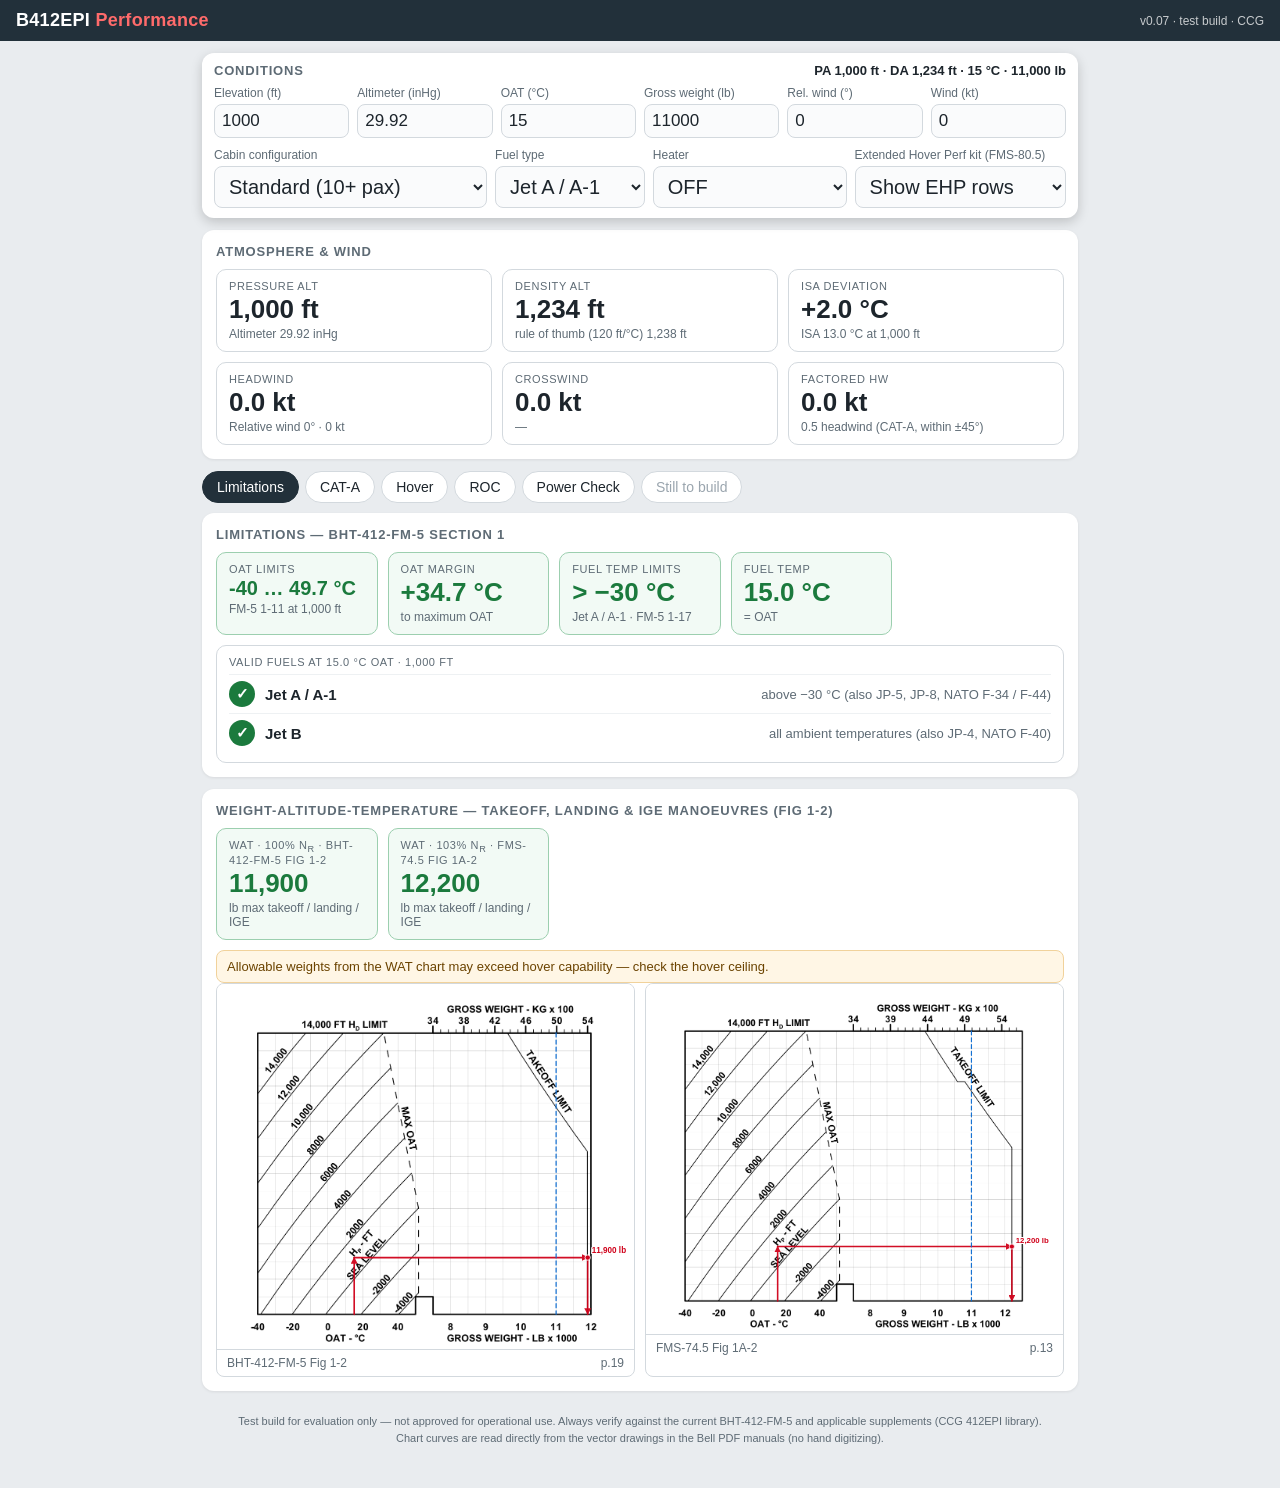
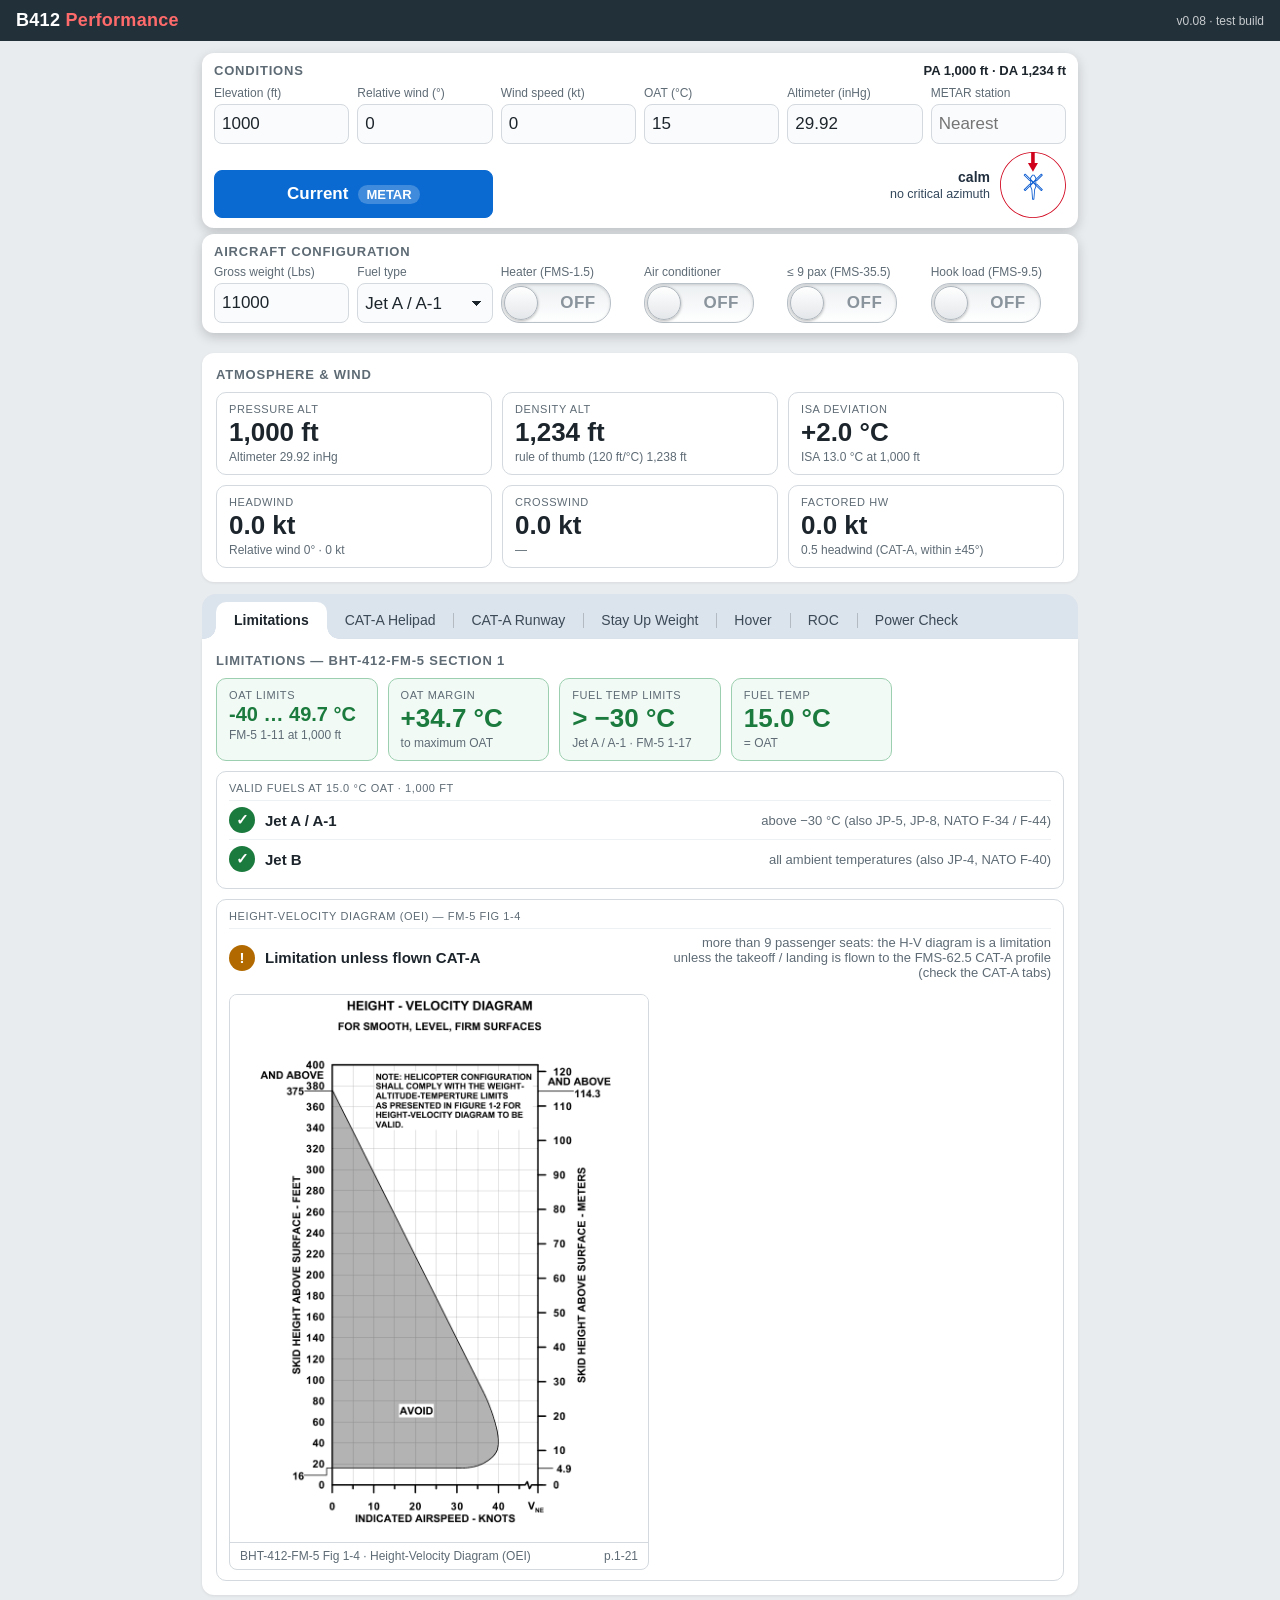
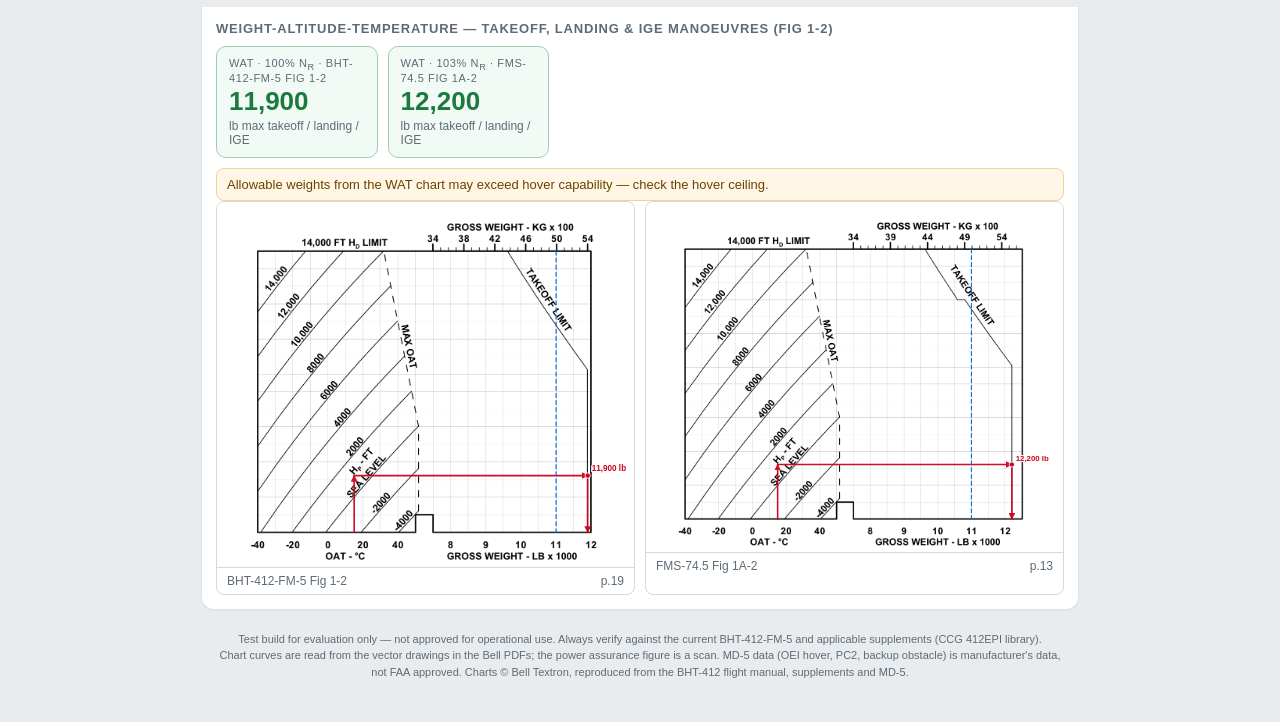
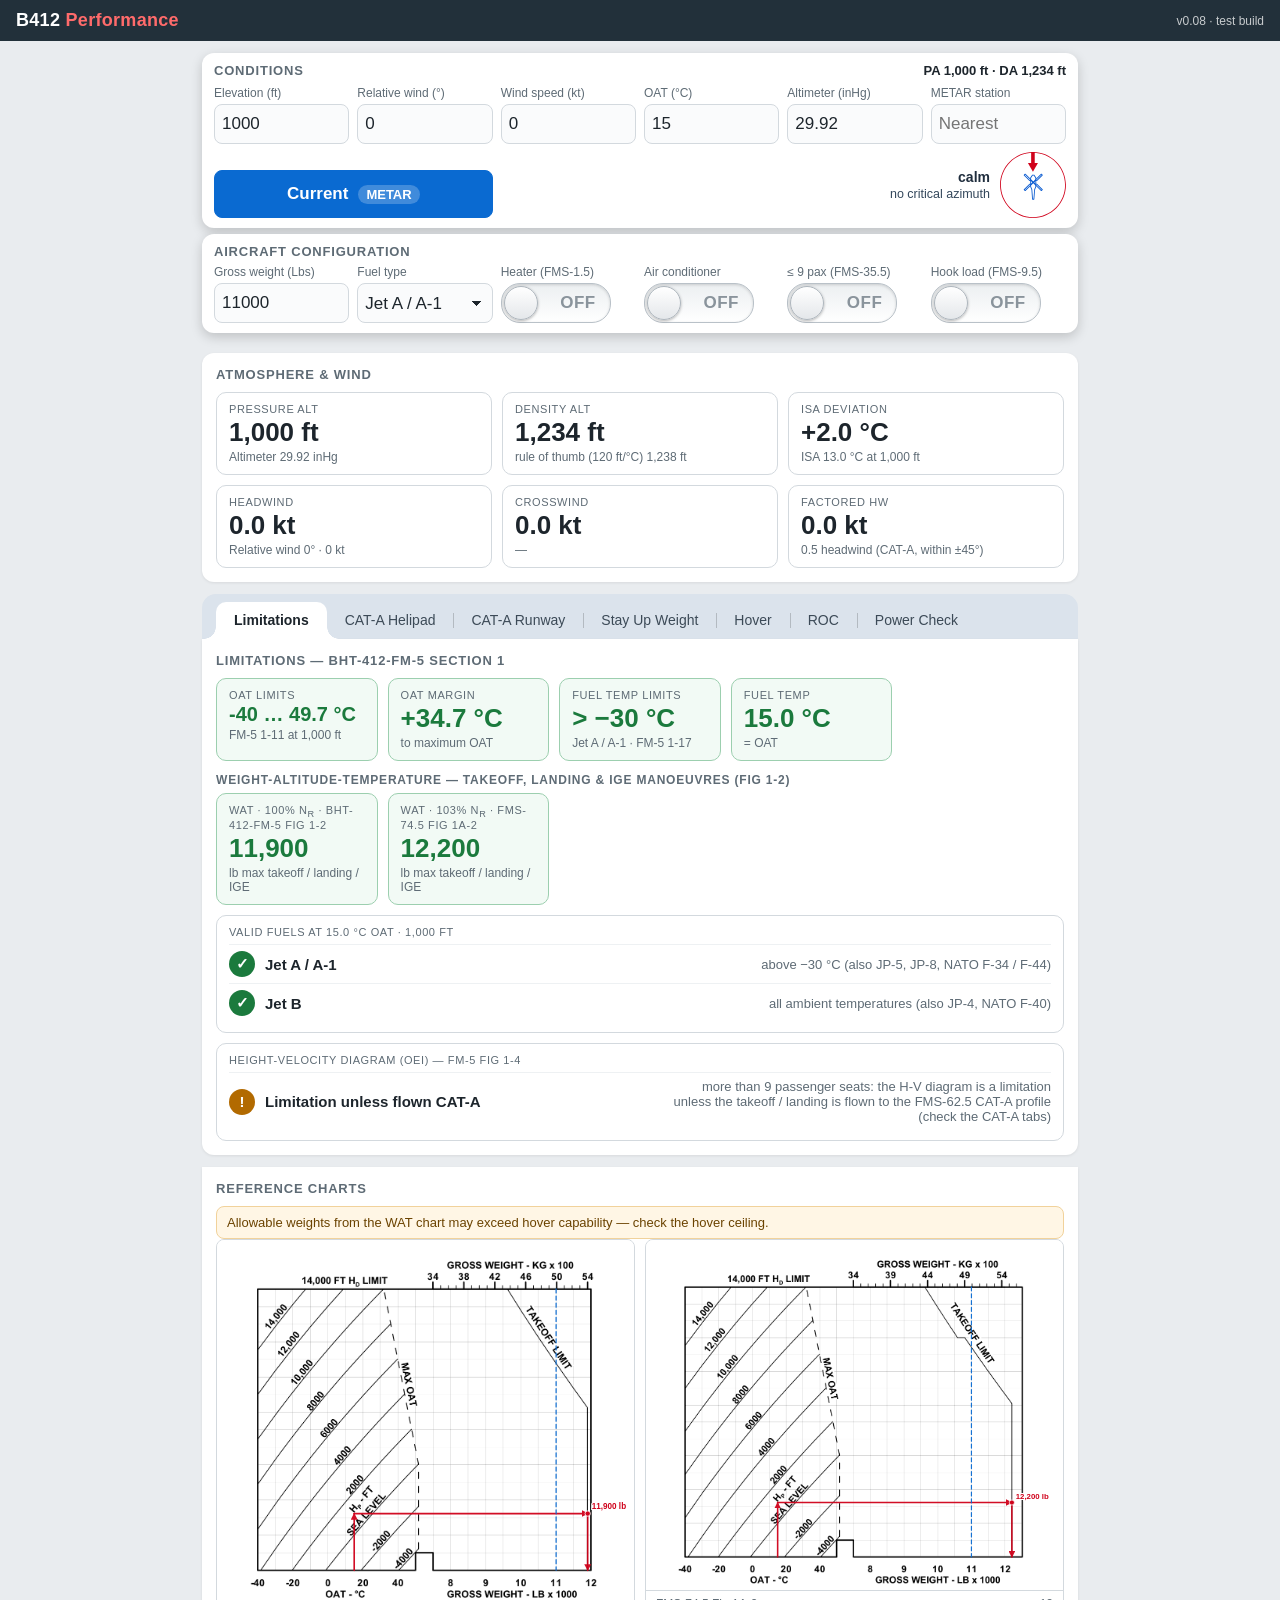
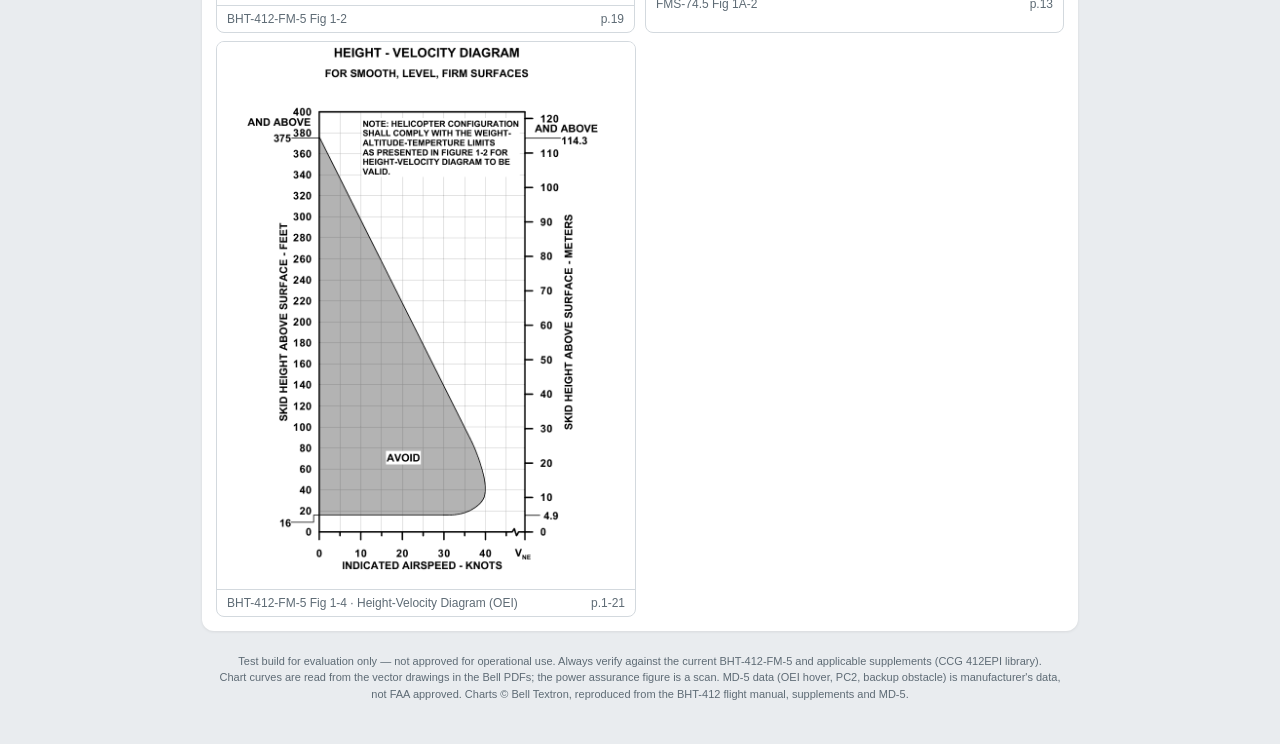
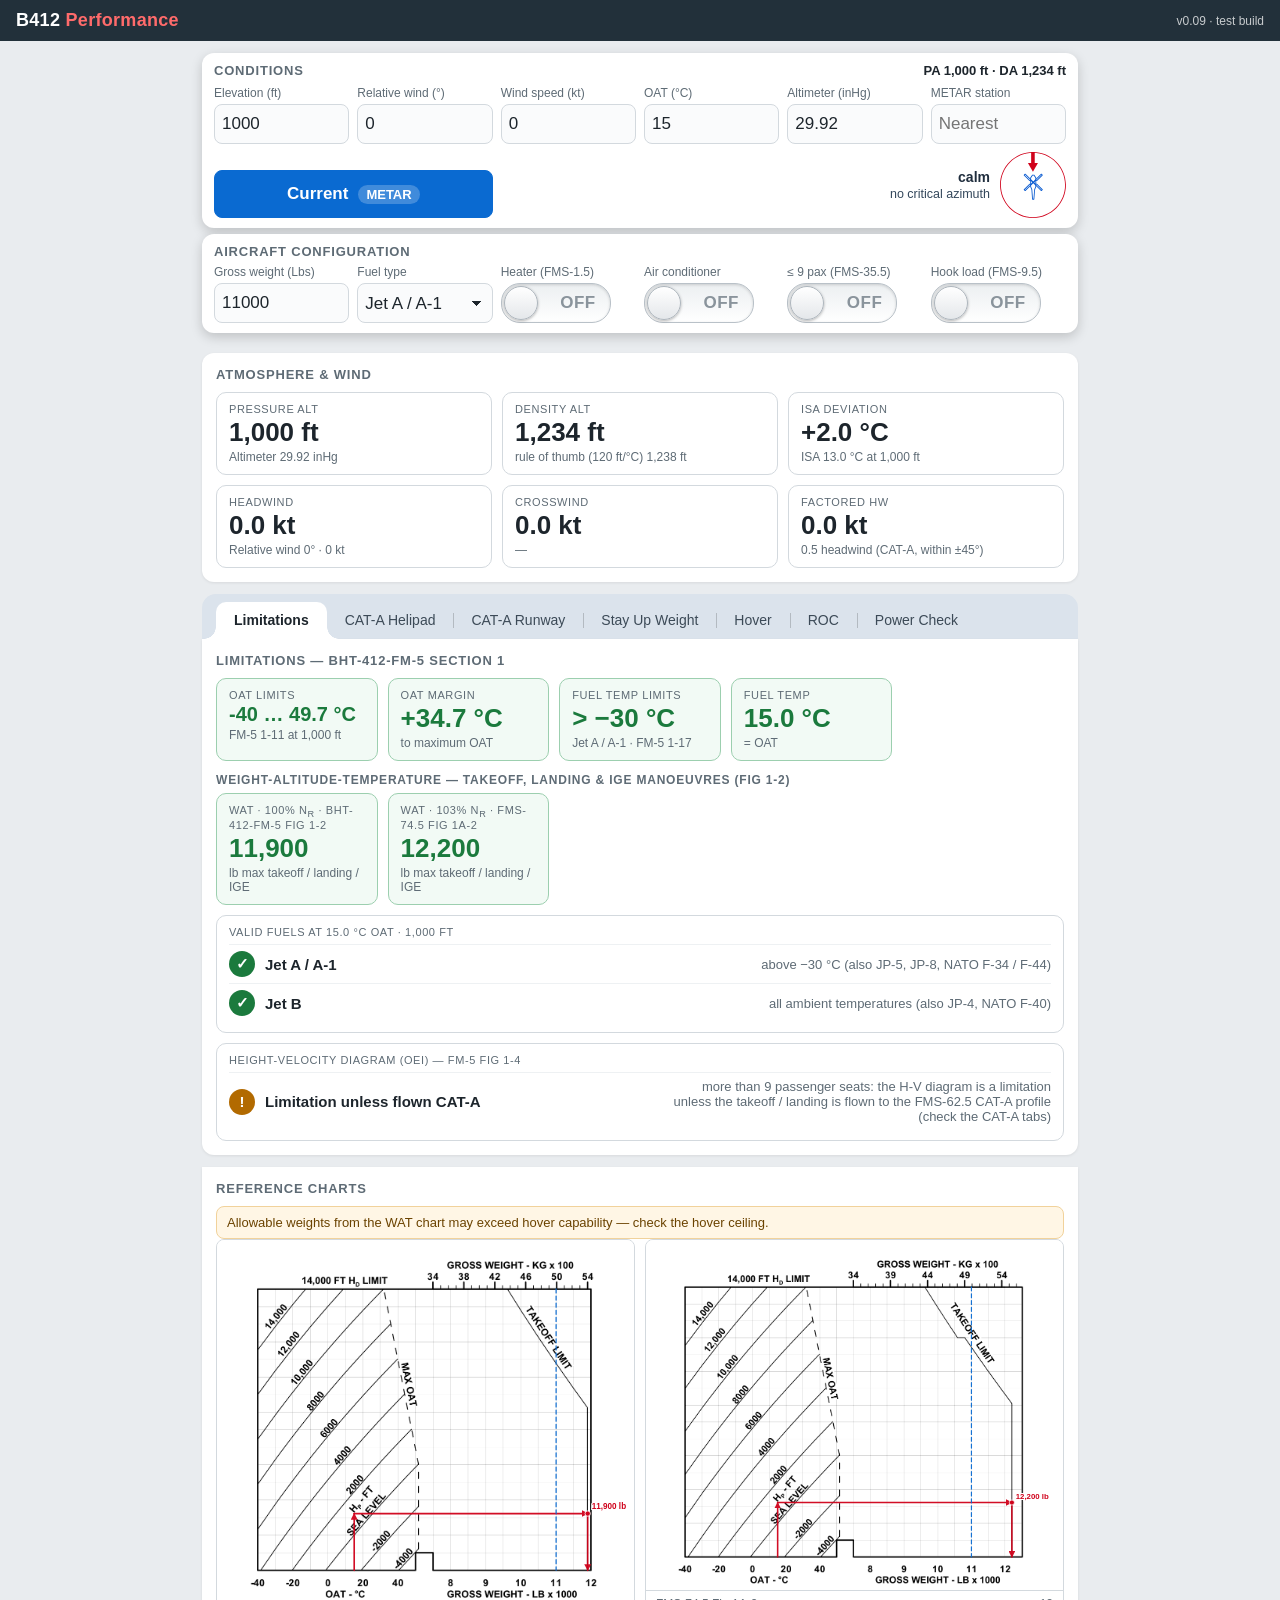
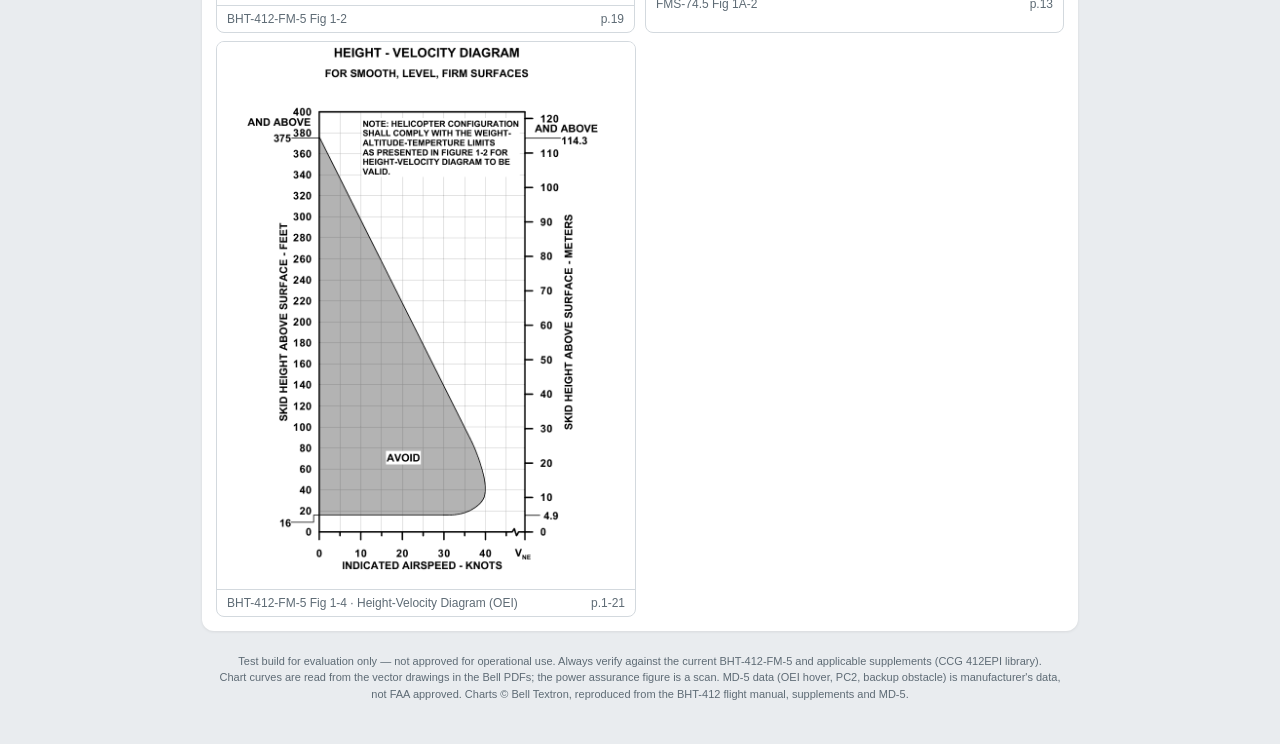
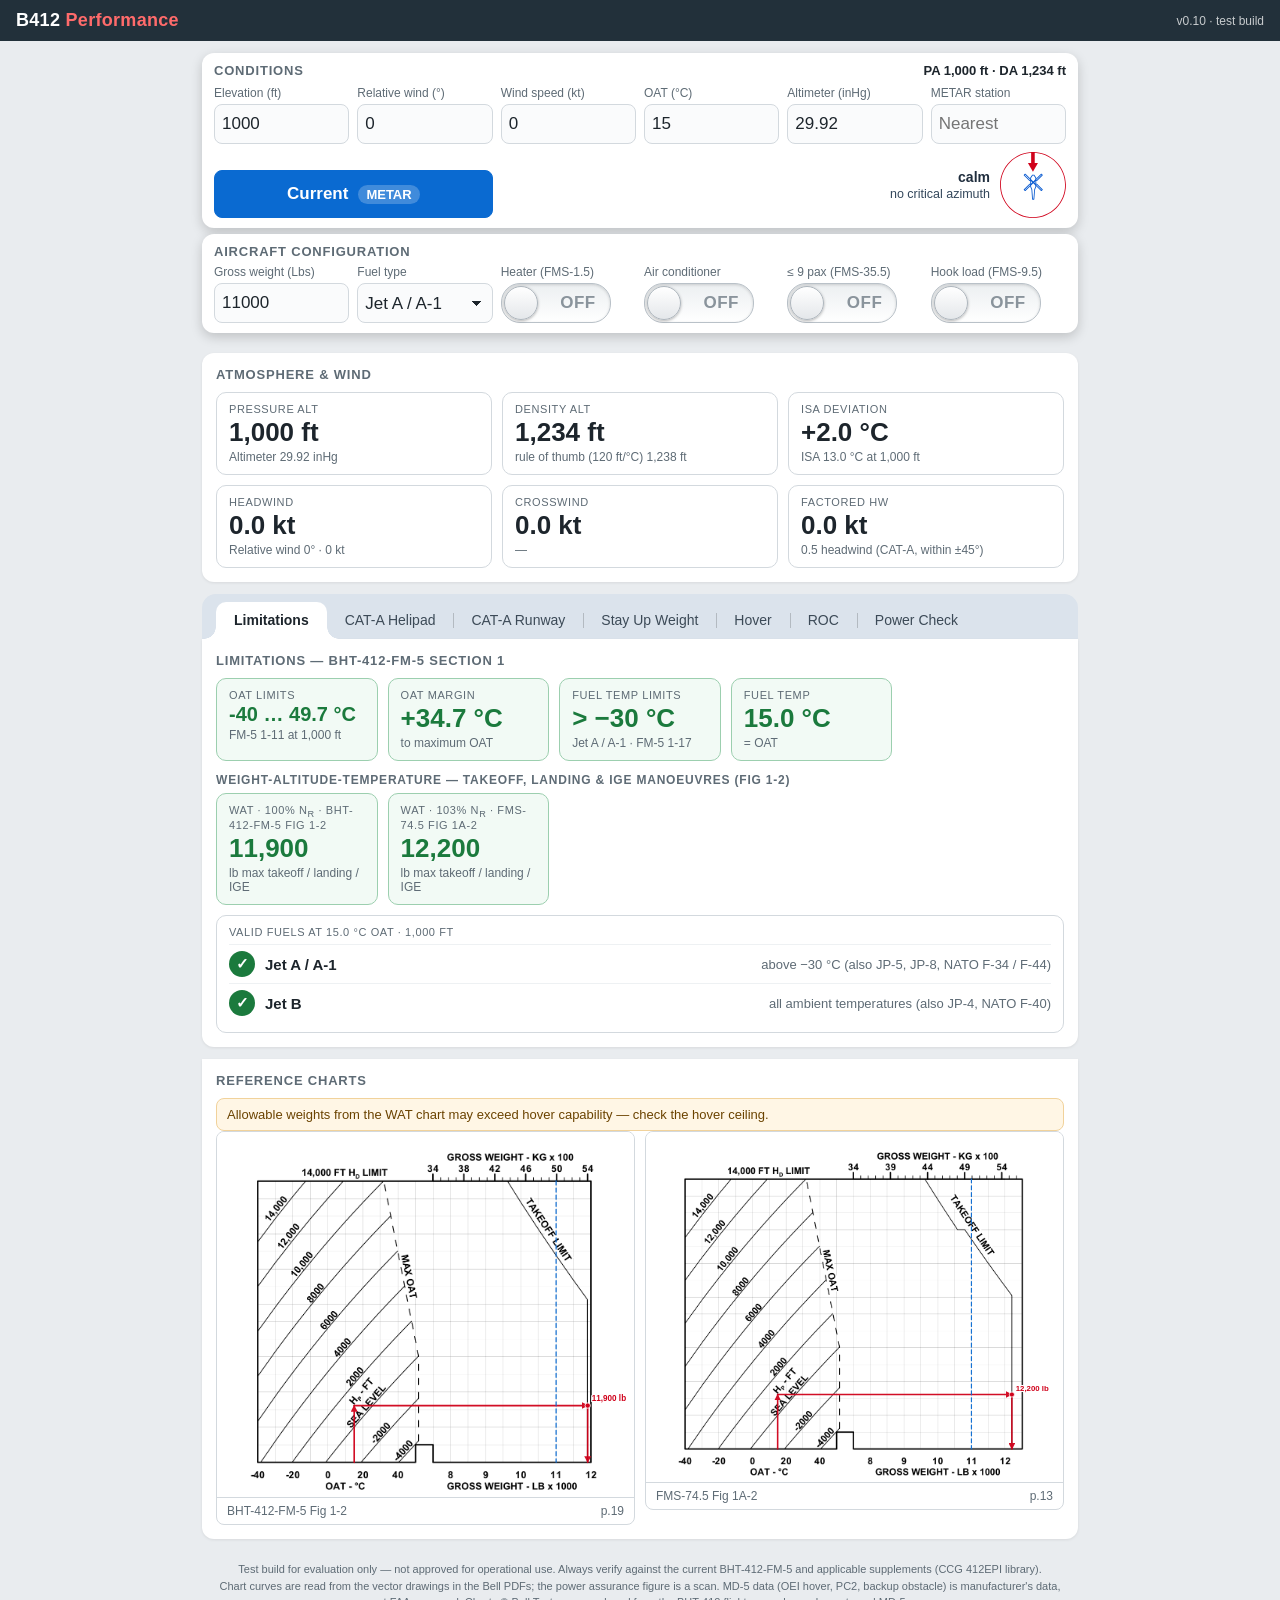
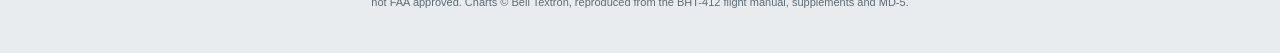
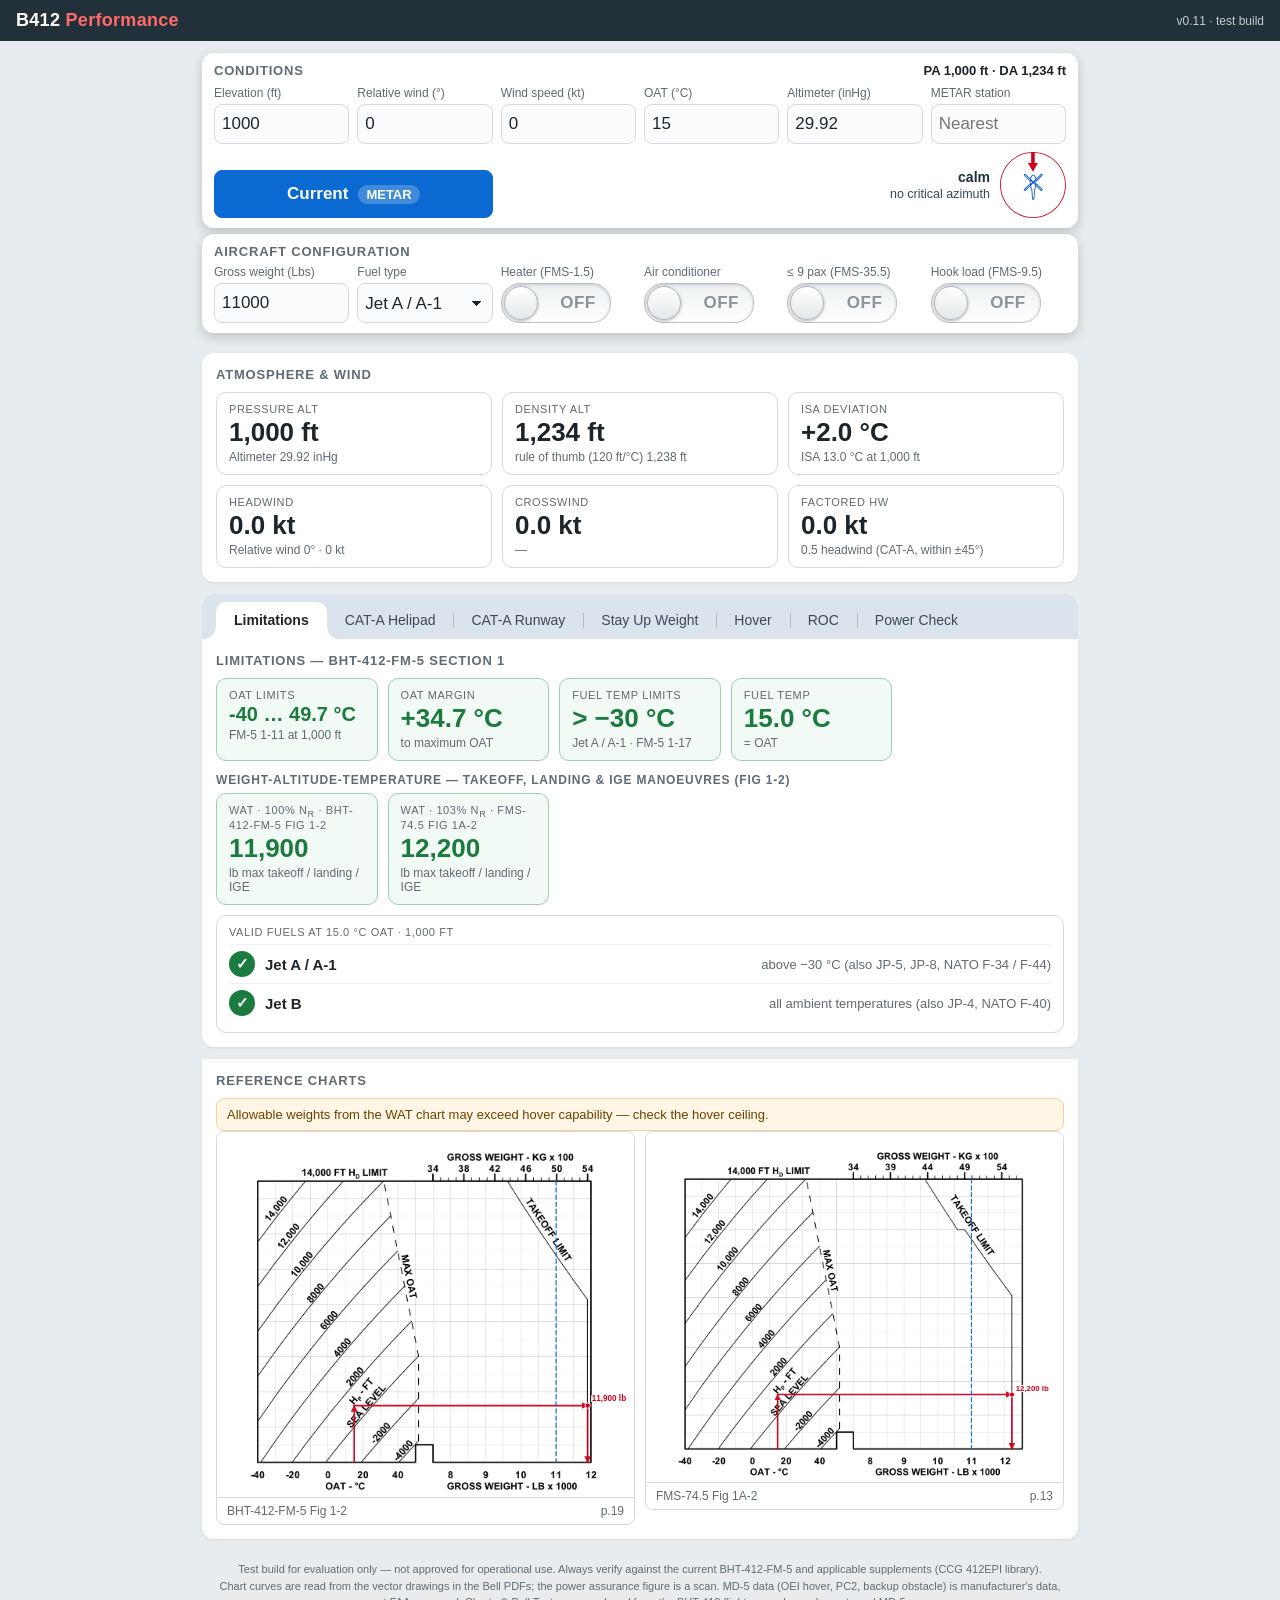
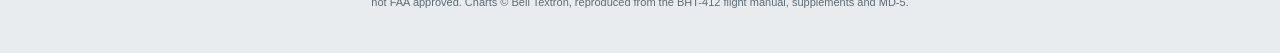
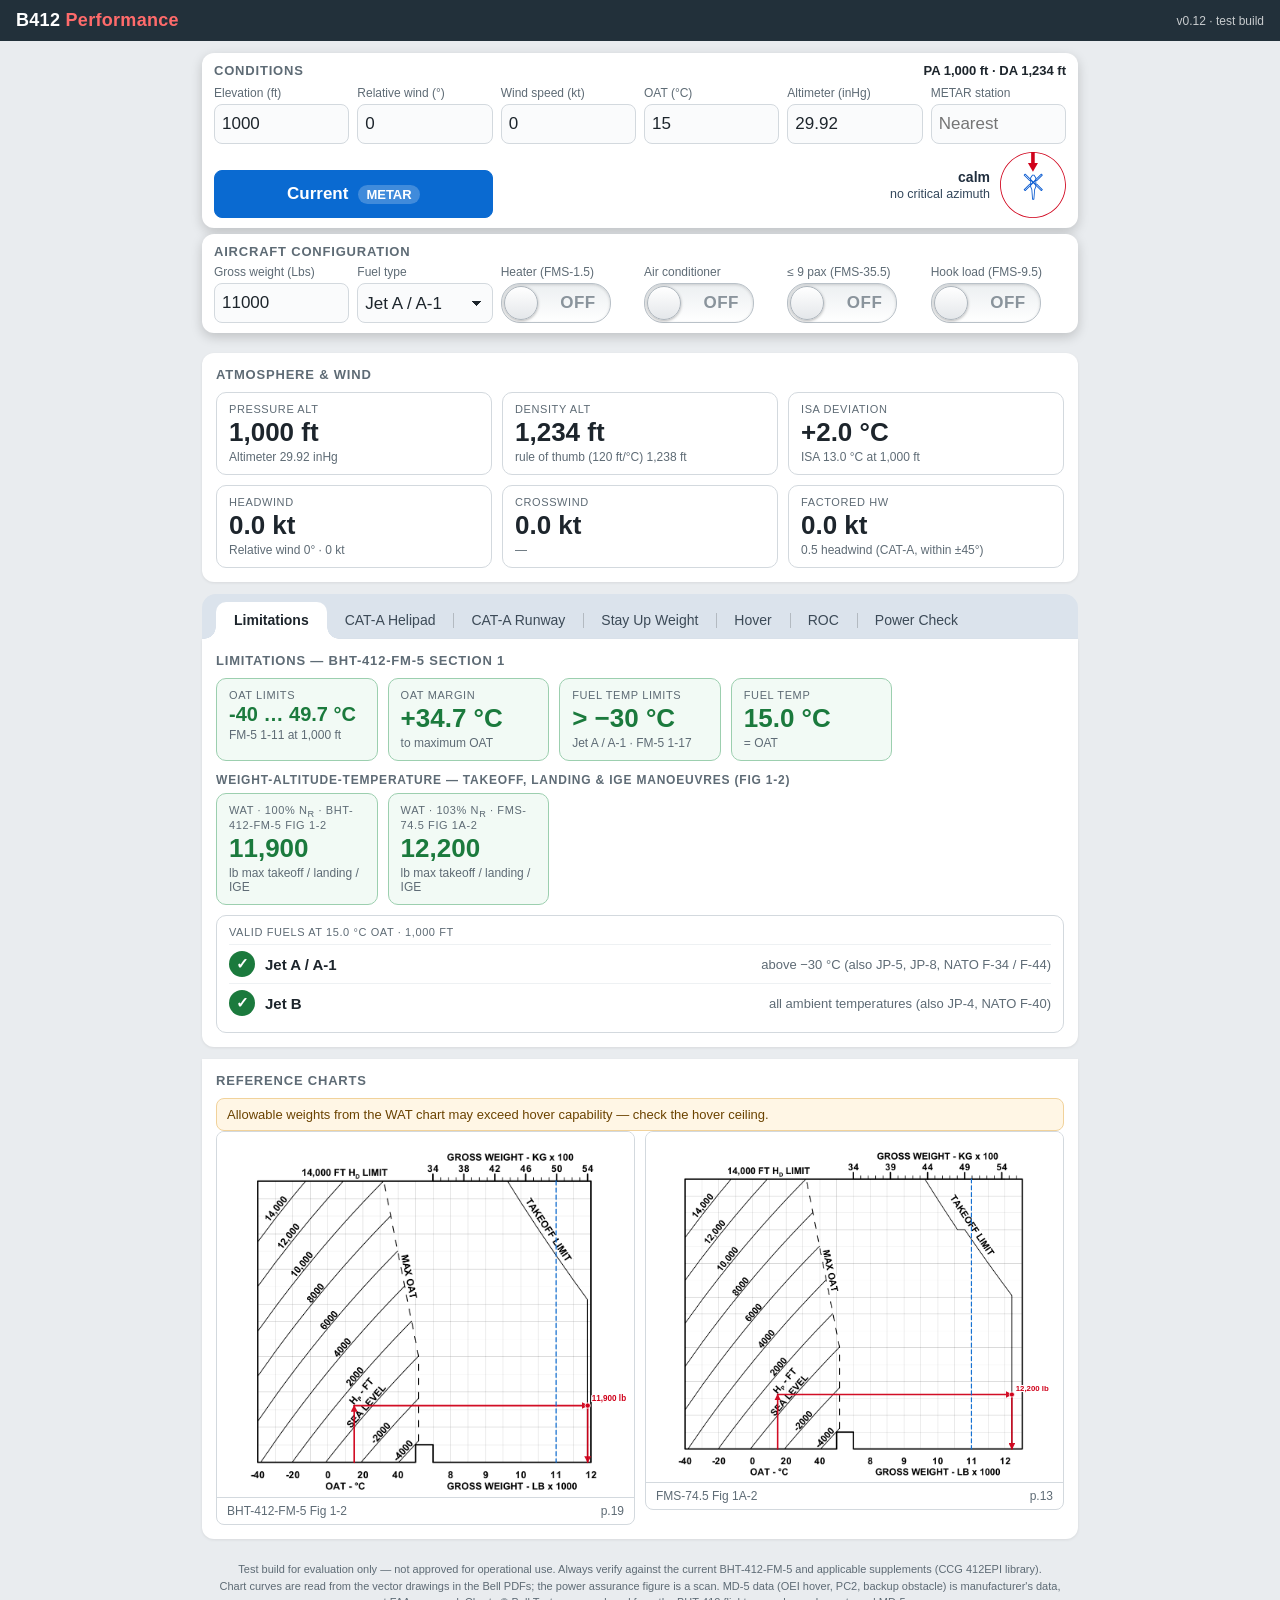
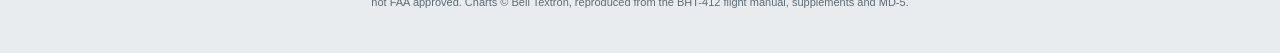
